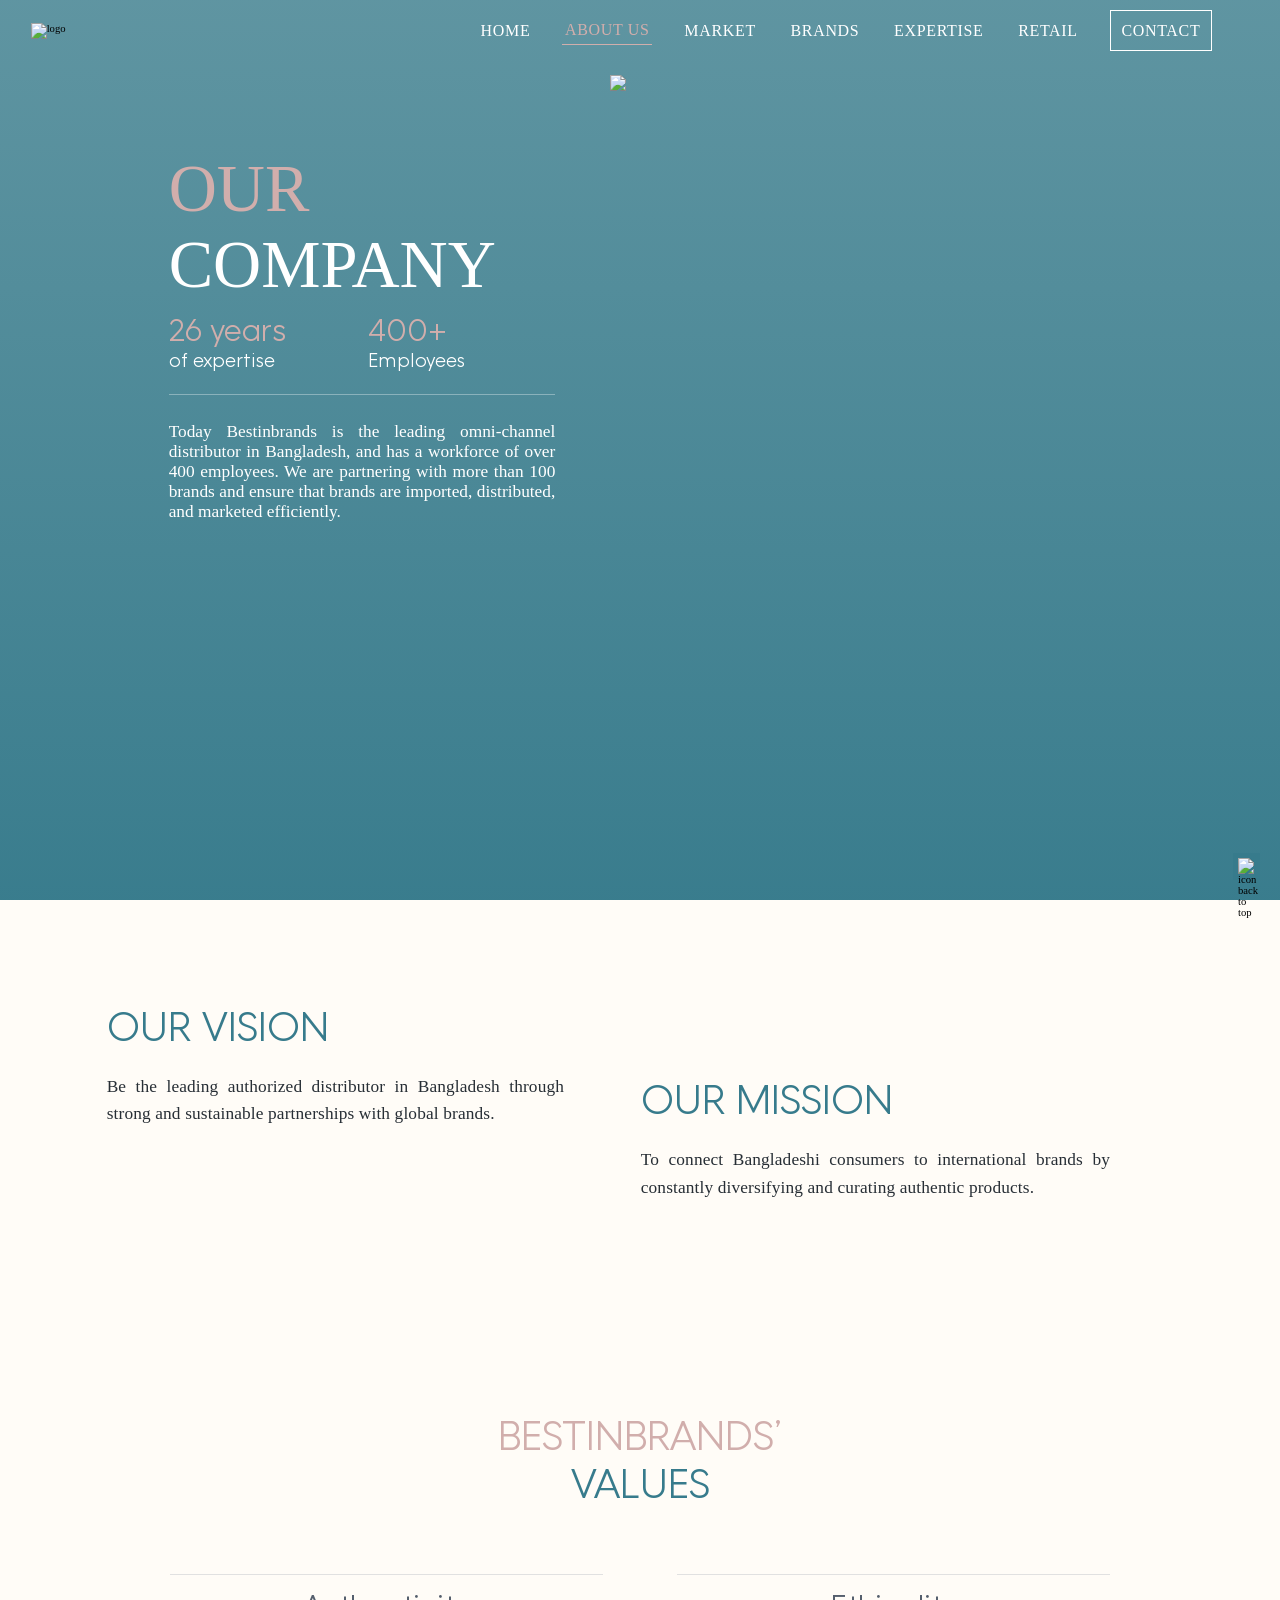
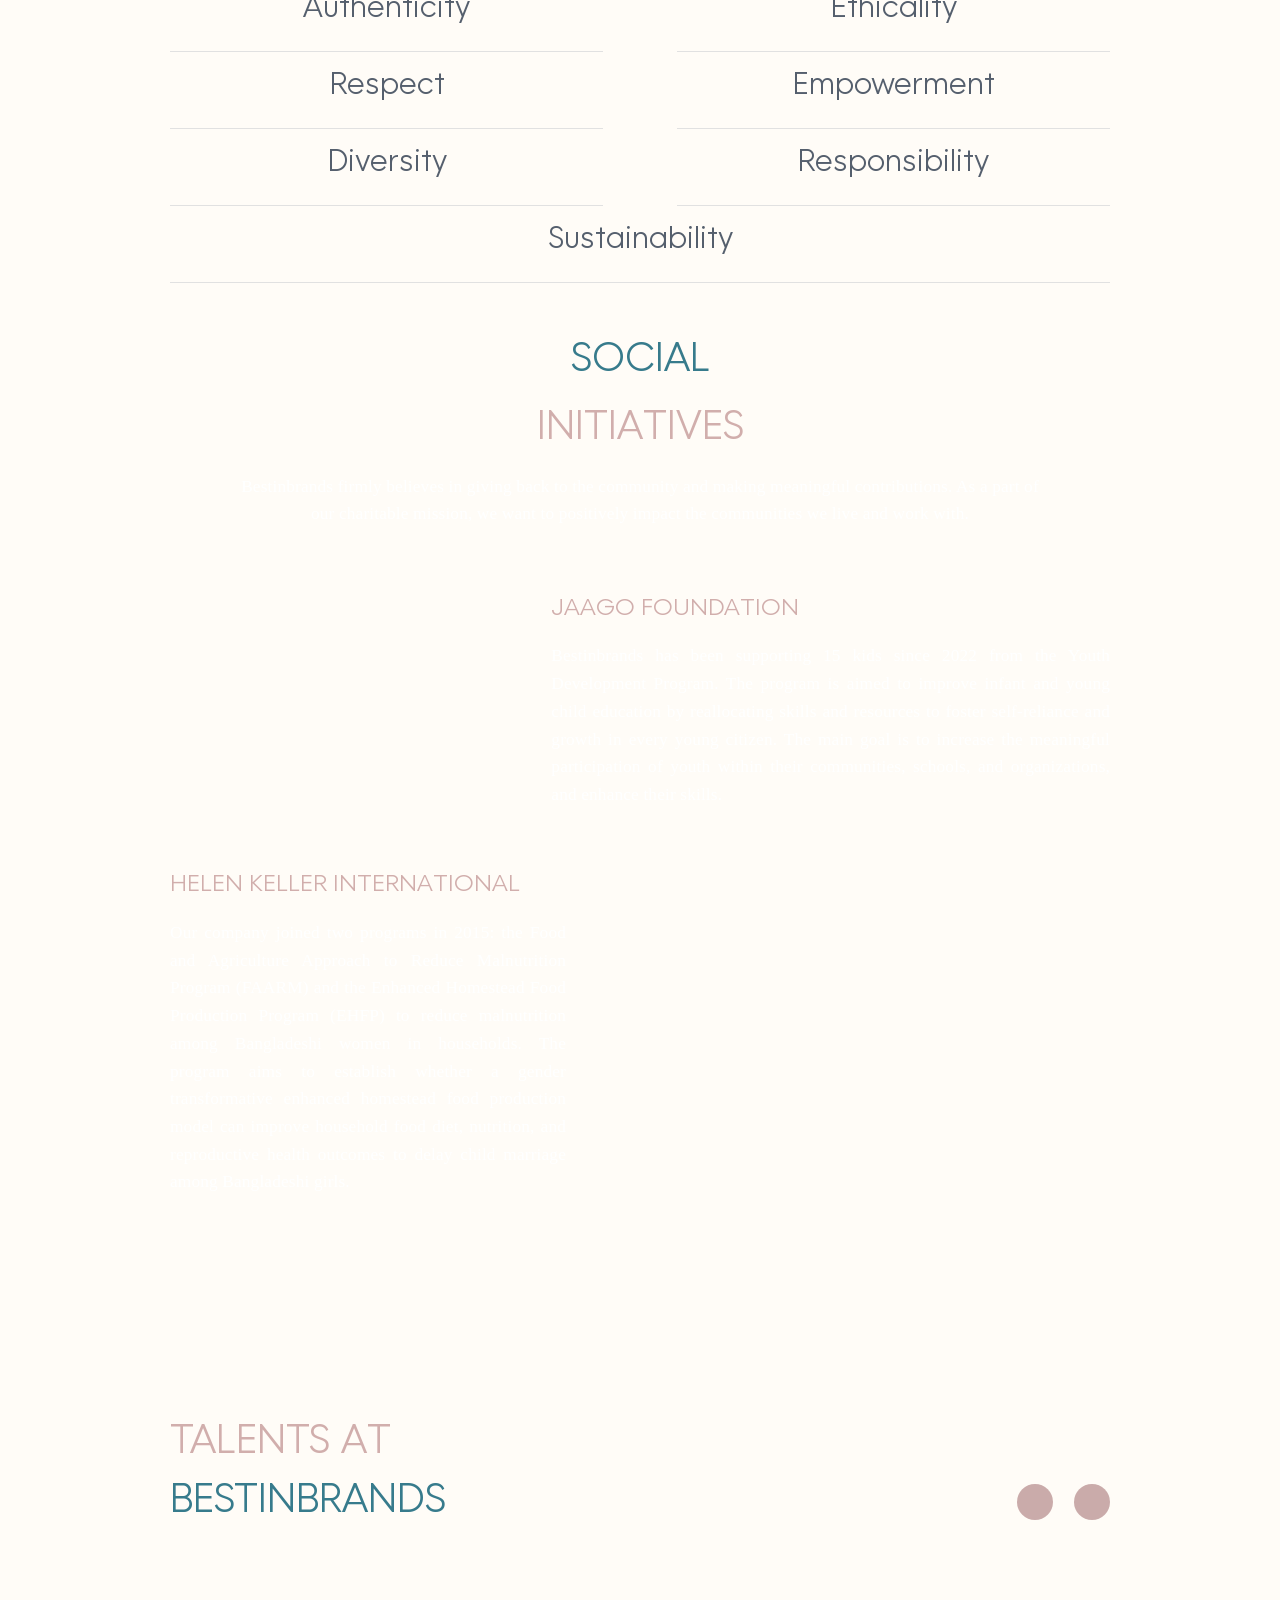
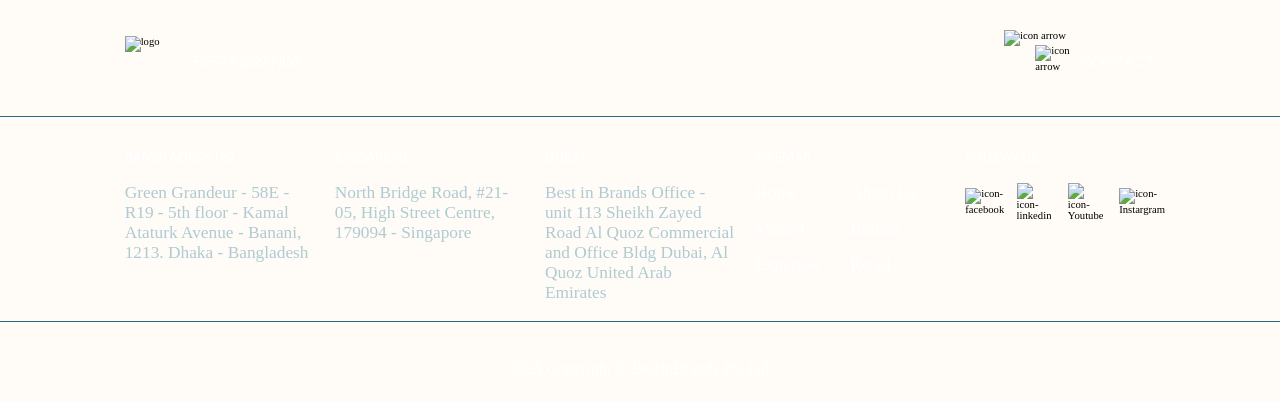
==== extract/about-us/index.html @ 4823892f "Add extracted bestinbrands.com about-us snapshot and hero redesign - Mirrored source HTML/CSS/fonts " ====
<!doctype html>
<html lang="en-US">

<head>
    <meta charset="UTF-8">
    <meta name="viewport" content="width=device-width, initial-scale=1">
    <link rel="profile" href="https://gmpg.org/xfn/11">

    <meta name='robots' content='index, follow, max-image-preview:large, max-snippet:-1, max-video-preview:-1' />

    <!-- This site is optimized with the Yoast SEO plugin v21.1 - https://yoast.com/wordpress/plugins/seo/ -->
    <title>BestinBrands - About Us</title>
    <meta name="description"
        content="BestinBrands has 23 years of expertise as Bangladesh&#039;s leading omni-channel distributor, representing 100+ top brands." />
    <link rel="canonical" href="https://bestinbrands.com/about-us/" />
    <meta property="og:locale" content="en_US" />
    <meta property="og:type" content="article" />
    <meta property="og:title" content="BestinBrands - About Us" />
    <meta property="og:description"
        content="BestinBrands has 23 years of expertise as Bangladesh&#039;s leading omni-channel distributor, representing 100+ top brands." />
    <meta property="og:url" content="https://bestinbrands.com/about-us/" />
    <meta property="og:site_name" content="BestinBrands" />
    <meta property="article:publisher" content="https://www.facebook.com/BestinbrandsBangladesh/" />
    <meta property="article:modified_time" content="2023-09-13T09:55:18+00:00" />
    <meta property="og:image"
        content="https://bestinbrands.com/wp-content/uploads/2023/09/Bestinbrands_Logo_Petrol.png" />
    <meta property="og:image:width" content="445" />
    <meta property="og:image:height" content="290" />
    <meta property="og:image:type" content="image/png" />
    <meta name="twitter:card" content="summary_large_image" />
    <meta name="twitter:title" content="BestinBrands - About Us" />
    <meta name="twitter:description"
        content="BestinBrands has 23 years of expertise as Bangladesh&#039;s leading omni-channel distributor, representing 100+ top brands." />
    <meta name="twitter:image"
        content="https://bestinbrands.com/wp-content/uploads/2023/09/Bestinbrands_Logo_Petrol.png" />
    <!-- Optimized with WP Meteor v3.3.1 - https://wordpress.org/plugins/wp-meteor/ -->
    <script data-wpmeteor-nooptimize="true">var _wpmeteor = { "gdpr": true, "rdelay": 86400000, "preload": true, "elementor-animations": true, "elementor-pp": true, "v": "3.3.1", "rest_url": "https:\/\/bestinbrands.com\/wp-json\/" }; (() => { try { new MutationObserver(function () { }), new PerformanceObserver(function () { }), Object.assign({}, {}), document.fonts.ready.then(function () { }) } catch { t = "wpmeteordisable=1", i = document.location.href, i.match(/[?&]wpmeteordisable/) || (o = "", i.indexOf("?") == -1 ? i.indexOf("#") == -1 ? o = i + "?" + t : o = i.replace("#", "?" + t + "#") : i.indexOf("#") == -1 ? o = i + "&" + t : o = i.replace("#", "&" + t + "#"), document.location.href = o) } var t, i, o; })();

    </script>
    <script data-wpmeteor-nooptimize="true">(() => {
            var M = class { constructor() { this.l = [] } emit(e, r = null) { this.l[e] && this.l[e].forEach(n => n(r)) } on(e, r) { this.l[e] ||= [], this.l[e].push(r) } off(e, r) { this.l[e] = (this.l[e] || []).filter(n => n !== r) } }; var h = new M; var _e = () => Math.round(performance.now()) / 1e3; var ke = document, Gt = "DOMContentLoaded", T = class { constructor() { this.known = [] } init() { let e, r, n = !1, o = s => { if (!n && s && s.fn && !s.__wpmeteor) { let d = function (i) { return ke.addEventListener(Gt, c => { i.bind(ke)(s, c, "jQueryMock") }), this }; this.known.push([s, s.fn.ready, s.fn.init.prototype.ready]), s.fn.ready = d, s.fn.init.prototype.ready = d, s.__wpmeteor = !0 } return s }; window.jQuery && (e = o(window.jQuery)), Object.defineProperty(window, "jQuery", { get() { return e }, set(s) { e = o(s) } }), Object.defineProperty(window, "$", { get() { return r }, set(s) { r = o(s) } }), h.on("l", () => n = !0) } unmock() { this.known.forEach(([e, r, n]) => { e.fn.ready = r, e.fn.init.prototype.ready = n }) } }; var xe = {}; ((t, e) => { try { let r = Object.defineProperty({}, e, { get: function () { return xe[e] = !0 } }); t.addEventListener(e, null, r), t.removeEventListener(e, null, r) } catch { } })(window, "passive"); var le = xe; var Ae = window, V = document, pe = "addEventListener", ue = "removeEventListener", Y = "removeAttribute", X = "getAttribute", Ut = "setAttribute", Re = "DOMContentLoaded", Ne = ["mouseover", "keydown", "touchmove", "touchend", "wheel"], Me = ["mouseover", "mouseout", "touchstart", "touchmove", "touchend", "click"], B = "data-wpmeteor-"; var P = class { init() { let e = !1, r = !1, n = c => { e || (e = !0, Ne.forEach(l => V.body[ue](l, n, le)), clearTimeout(r), h.emit("fi")) }, o = c => { let l = new MouseEvent("click", { view: c.view, bubbles: !0, cancelable: !0 }); return Object.defineProperty(l, "target", { writable: !1, value: c.target }), l }; h.on("i", () => { e || n() }); let s = [], d = c => { c.target && "dispatchEvent" in c.target && (c.type === "click" ? (c.preventDefault(), c.stopPropagation(), s.push(o(c))) : c.type !== "touchmove" && s.push(c), c.target[Ut](B + c.type, !0)) }; h.on("l", () => { Me.forEach(_ => Ae[ue](_, d)); let c; for (; c = s.shift();) { var l = c.target; l[X](B + "touchstart") && l[X](B + "touchend") && !l[X](B + "click") ? (l[X](B + "touchmove") || (l[Y](B + "touchmove"), s.push(o(c))), l[Y](B + "touchstart"), l[Y](B + "touchend")) : l[Y](B + c.type), l.dispatchEvent(c) } }); let i = () => { Ne.forEach(c => V.body[pe](c, n, le)), Me.forEach(c => Ae[pe](c, d)), V[ue](Re, i) }; V[pe](Re, i) } }; var Te = document, Z = Te.createElement("span"); Z.setAttribute("id", "elementor-device-mode"); Z.setAttribute("class", "elementor-screen-only"); var Bt = !1, Pe = () => (Bt || Te.body.appendChild(Z), getComputedStyle(Z, ":after").content.replace(/"/g, "")); var ee = window, Fe = document, Ie = Fe.documentElement; var We = "getAttribute", ze = "setAttribute", qe = t => t[We]("class") || "", He = (t, e) => t[ze]("class", e), je = () => { window.addEventListener("load", function () { let t = Pe(), e = Math.max(Ie.clientWidth || 0, ee.innerWidth || 0), r = Math.max(Ie.clientHeight || 0, ee.innerHeight || 0), n = ["_animation_" + t, "animation_" + t, "_animation", "_animation", "animation"]; Array.from(Fe.querySelectorAll(".elementor-invisible")).forEach(o => { let s = o.getBoundingClientRect(); if (s.top + ee.scrollY <= r && s.left + ee.scrollX < e) try { let i = JSON.parse(o[We]("data-settings")); if (i.trigger_source) return; let c = i._animation_delay || i.animation_delay || 0, l, _; for (var d = 0; d < n.length; d++)if (i[n[d]]) { _ = n[d], l = i[_]; break } if (l) { let Oe = qe(o), Lt = l === "none" ? Oe : Oe + " animated " + l, bt = setTimeout(() => { He(o, Lt.replace(/\belementor-invisible\b/, "")), n.forEach(Dt => delete i[Dt]), o[ze]("data-settings", JSON.stringify(i)) }, c); h.on("fi", () => { clearTimeout(bt), He(o, qe(o).replace(new RegExp("\b" + l + "\b"), "")) }) } } catch (i) { console.error(i) } }) }) }; var fe = document, Qe = "getAttribute", Ct = "setAttribute", me = "querySelectorAll", Ke = "data-in-mega_smartmenus", $e = () => { let t = fe.createElement("div"); t.innerHTML = '<span class="sub-arrow --wp-meteor"><i class="fa" aria-hidden="true"></i></span>'; let e = t.firstChild, r = n => { let o = []; for (; n = n.previousElementSibling;)o.push(n); return o }; fe.addEventListener("DOMContentLoaded", function () { Array.from(fe[me](".pp-advanced-menu ul")).forEach(n => { if (n[Qe](Ke)) return; (n[Qe]("class") || "").match(/\bmega-menu\b/) && n[me]("ul").forEach(d => { d[Ct](Ke, !0) }); let o = r(n), s = o.filter(d => d).filter(d => d.tagName === "A").pop(); if (s || (s = o.map(d => Array.from(d[me]("a"))).filter(d => d).flat().pop()), s) { let d = e.cloneNode(!0); s.appendChild(d), new MutationObserver(c => { c.forEach(({ addedNodes: l }) => { l.forEach(_ => { if (_.nodeType === 1 && _.tagName === "SPAN") try { s.removeChild(d) } catch { } }) }) }).observe(s, { childList: !0 }) } }) }) }; var v = "DOMContentLoaded", y = "readystatechange", b = "message"; var K = "SCRIPT", St = () => { }, x = console.error, u = "data-wpmeteor-", U = Object.defineProperty, De = Object.defineProperties, Ge = "javascript/blocked", at = /^(text\/javascript|module)$/i, dt = "requestAnimationFrame", lt = "requestIdleCallback", oe = "setTimeout", p = window, a = document, w = "addEventListener", ie = "removeEventListener", f = "getAttribute", q = "setAttribute", N = "removeAttribute", G = "hasAttribute", m = "load", ce = "error", $ = p.constructor.name + "::", J = a.constructor.name + "::", pt = function (t, e) { e = e || p; for (var r = 0; r < this.length; r++)t.call(e, this[r], r, this) }; "NodeList" in p && !NodeList.prototype.forEach && (NodeList.prototype.forEach = pt); "HTMLCollection" in p && !HTMLCollection.prototype.forEach && (HTMLCollection.prototype.forEach = pt); _wpmeteor["elementor-animations"] && je(); _wpmeteor["elementor-pp"] && $e(); var D = [], k = [], Je = window.innerHeight || document.documentElement.clientHeight, Ve = window.innerWidth || document.documentElement.clientWidth, te = !1, R = [], g = {}, ut = !1, Ue = !1, Ot = 0, re = a.visibilityState === "visible" ? p[dt] : p[oe], ft = p[lt] || re; a[w]("visibilitychange", () => { re = a.visibilityState === "visible" ? p[dt] : p[oe], ft = p[lt] || re }); var E = p[oe], ne, I = ["src", "async", "defer", "type", "integrity"], F = Object, W = "definePropert"; F[W + "y"] = (t, e, r) => t === p && ["jQuery", "onload"].indexOf(e) >= 0 || (t === a || t === a.body) && ["readyState", "write", "writeln", "on" + y].indexOf(e) >= 0 ? (["on" + y, "on" + m].indexOf(e) && r.set && (g["on" + y] = g["on" + y] || [], g["on" + y].push(r.set)), t) : t instanceof HTMLScriptElement && I.indexOf(e) >= 0 ? (t[e + "Getters"] || (t[e + "Getters"] = [], t[e + "Setters"] = [], U(t, e, { set(n) { t[e + "Setters"].forEach(o => o.call(t, n)) }, get() { return t[e + "Getters"].slice(-1)[0]() } })), r.get && t[e + "Getters"].push(r.get), r.set && t[e + "Setters"].push(r.set), t) : U(t, e, r); F[W + "ies"] = (t, e) => { for (let r in e) F[W + "y"](t, r, e[r]); return t }; var H, he, S = a[w].bind(a), mt = a[ie].bind(a), O = p[w].bind(p), ae = p[ie].bind(p); typeof EventTarget < "u" && (H = EventTarget.prototype.addEventListener, he = EventTarget.prototype.removeEventListener, S = H.bind(a), mt = he.bind(a), O = H.bind(p), ae = he.bind(p)); var C = a.createElement.bind(a), de = a.__proto__.__lookupGetter__("readyState").bind(a), Ye = "loading"; U(a, "readyState", { get() { return Ye }, set(t) { return Ye = t } }); var Xe = t => R.filter(([e, , r], n) => { if (!(t.indexOf(e.type) < 0)) { r || (r = e.target); try { let o = r.constructor.name + "::" + e.type; for (let s = 0; s < g[o].length; s++)if (g[o][s]) { let d = o + "::" + n + "::" + s; if (!ve[d]) return !0 } } catch { } } }).length, z, ve = {}, j = t => { R.forEach(([e, r, n], o) => { if (!(t.indexOf(e.type) < 0)) { n || (n = e.target); try { let s = n.constructor.name + "::" + e.type; if ((g[s] || []).length) for (let d = 0; d < g[s].length; d++) { let i = g[s][d]; if (i) { let c = s + "::" + o + "::" + d; if (!ve[c]) { ve[c] = !0, a.readyState = r, z = s; try { Ot++, !i.prototype || i.prototype.constructor === i ? i.bind(n)(e) : i(e) } catch (l) { x(l, i) } z = null } } } } catch (s) { x(s) } } }) }; S(v, t => { R.push([t, de(), a]) }); S(y, t => { R.push([t, de(), a]) }); O(v, t => { R.push([t, de(), p]) }); var ht = new T; O(m, t => { R.push([t, de(), p]), A || (j([v, y, b, m]), ht.init()) }); var gt = t => { R.push([t, a.readyState, p]) }, _t = () => { ae(b, gt), (g[$ + "message"] || []).forEach(t => { O(b, t) }) }; O(b, gt); h.on("fi", a.dispatchEvent.bind(a, new CustomEvent("fi"))); h.on("fi", () => { Ue = !0, A = !0, yt(), a.readyState = "loading", E(L) }); var vt = () => { ut = !0, Ue && !A && (a.readyState = "loading", E(L)), ae(m, vt) }; O(m, vt); _wpmeteor.rdelay >= 0 && new P().init(_wpmeteor.rdelay); var Ee = 1, Ze = () => { --Ee || E(h.emit.bind(h, "l")) }; var A = !1, L = () => { let t = D.shift(); if (t) t[f](u + "src") ? t[G](u + "async") ? (Ee++, ge(t, Ze), E(L)) : ge(t, E.bind(null, L)) : (t.origtype == Ge && ge(t), E(L)); else if (Xe([v, y, b])) j([v, y, b]), E(L); else if (Ue && ut) if (Xe([m, b])) j([m, b]), E(L); else if (Ee > 1) ft(L); else if (k.length) { for (; k.length;)D.push(k.shift()); yt(), E(L) } else { if (p.RocketLazyLoadScripts) try { RocketLazyLoadScripts.run() } catch (e) { x(e) } a.readyState = "complete", _t(), ht.unmock(), A = !1, te = !0, p[oe](Ze) } else A = !1 }, ye = t => { let e = C(K), r = t.attributes; for (var n = r.length - 1; n >= 0; n--)e[q](r[n].name, r[n].value); let o = t[f](u + "type"); return o ? e.type = o : e.type = "text/javascript", (t.textContent || "").match(/^\s*class RocketLazyLoadScripts/) ? e.textContent = t.textContent.replace(/^\s*class\s*RocketLazyLoadScripts/, "window.RocketLazyLoadScripts=class").replace("RocketLazyLoadScripts.run();", "") : e.textContent = t.textContent, ["after", "type", "src", "async", "defer"].forEach(s => e[N](u + s)), e }, et = (t, e) => { let r = t.parentNode; if (r) { if ((r.nodeType === 11 ? C(r.host.tagName) : C(r.tagName)).appendChild(r.replaceChild(e, t)), !r.isConnected) { x("Parent for", t, " is not part of the DOM"); return } return t } x("No parent for", t) }, ge = (t, e) => { let r = t[f](u + "src"); if (r) { let n = ye(t), o = H ? H.bind(n) : n[w].bind(n); t.getEventListeners && t.getEventListeners().forEach(([i, c]) => { o(i, c) }), e && (o(m, e), o(ce, e)), n.src = r; let s = et(t, n), d = n[f]("type"); (!s || t[G]("nomodule") || d && !at.test(d)) && e && e() } else t.origtype === Ge ? et(t, ye(t)) : e && e() }, Be = (t, e) => { let r = (g[t] || []).indexOf(e); if (r >= 0) return g[t][r] = void 0, !0 }, tt = (t, e, ...r) => { if ("HTMLDocument::" + v == z && t === v && !e.toString().match(/jQueryMock/)) { h.on("l", a.addEventListener.bind(a, t, e, ...r)); return } if (e && (t === v || t === y)) { let n = J + t; g[n] = g[n] || [], g[n].push(e), te && j([t]); return } return S(t, e, ...r) }, rt = (t, e) => { if (t === v) { let r = J + t; Be(r, e) } return mt(t, e) }; De(a, { [w]: { get() { return tt }, set() { return tt } }, [ie]: { get() { return rt }, set() { return rt } } }); var nt = {}, we = t => { if (t) try { t.match(/^\/\/\w+/) && (t = a.location.protocol + t); let e = new URL(t), r = e.origin; if (r && !nt[r] && a.location.host !== e.host) { let n = C("link"); n.rel = "preconnect", n.href = r, a.head.appendChild(n), nt[r] = !0 } } catch { } }, Q = {}, Et = (t, e, r, n) => { var o = C("link"); o.rel = e ? "modulepre" + m : "pre" + m, o.as = "script", r && o[q]("crossorigin", r), o.href = t, n.appendChild(o), Q[t] = !0 }, yt = () => { if (_wpmeteor.preload && D.length) { let t = a.createDocumentFragment(); D.forEach(e => { let r = e[f](u + "src"); r && !Q[r] && !e[f](u + "integrity") && !e[G]("nomodule") && Et(r, e[f](u + "type") == "module", e[G]("crossorigin") && e[f]("crossorigin"), t) }), re(a.head.appendChild.bind(a.head, t)) } }; S(v, () => { let t = [...D]; D.splice(0, D.length), [...a.querySelectorAll("script[" + u + "after]"), ...t].forEach(e => { if (se.some(n => n === e)) return; let r = e.__lookupGetter__("type").bind(e); U(e, "origtype", { get() { return r() } }), (e[f](u + "src") || "").match(/\/gtm.js\?/) ? k.push(e) : e[G](u + "async") ? k.unshift(e) : D.push(e), se.push(e) }) }); var Le = function (...t) { let e = C(...t); if (t[0].toUpperCase() !== K || !A) return e; let r = e[q].bind(e), n = e[f].bind(e), o = e[G].bind(e); r(u + "after", "REORDER"), r(u + "type", "text/javascript"), e.type = Ge; let s = []; e.getEventListeners = () => s, F[W + "ies"](e, { onreadystatechange: { set(i) { s.push([m, i]) } }, onload: { set(i) { s.push([m, i]) } }, onerror: { set(i) { s.push([ce, i]) } } }), I.forEach(i => { let c = e.__lookupGetter__(i).bind(e); F[W + "y"](e, i, { set(l) { return l ? e[q](u + i, l) : e[N](u + i) }, get() { return e[f](u + i) } }), U(e, "orig" + i, { get() { return c() } }) }), e[w] = function (i, c) { s.push([i, c]) }, e[q] = function (i, c) { if (I.includes(i)) return c ? r(u + i, c) : e[N](u + i);["onload", "onerror", "onreadystatechange"].includes(i) ? c ? (r(u + i, c), r(i, 'document.dispatchEvent(new CustomEvent("wpmeteor:load", { detail: { event: event, target: this } }))')) : (e[N](i), e[N](u + i, c)) : r(i, c) }, e[f] = function (i) { return I.indexOf(i) >= 0 ? n(u + i) : n(i) }, e[G] = function (i) { return I.indexOf(i) >= 0 ? o(u + i) : o(i) }; let d = e.attributes; return U(e, "attributes", { get() { return [...d].filter(c => c.name !== "type" && c.name !== u + "after").map(c => ({ name: c.name.match(new RegExp(u)) ? c.name.replace(u, "") : c.name, value: c.value })) } }), e }; Object.defineProperty(a, "createElement", { set(t) { t !== Le && (ne = t) }, get() { return ne || Le } }); var se = [], Ce = new MutationObserver(t => { A && t.forEach(({ addedNodes: e, target: r }) => { e.forEach(n => { if (n.nodeType === 1) if (K === n.tagName) if (n[f](u + "after") === "REORDER" && (!n[f](u + "type") || at.test(n[f](u + "type")))) { let o = n[f](u + "src"); se.filter(s => s === n).length && x("Inserted twice", n), n.parentNode ? (se.push(n), (o || "").match(/\/gtm.js\?/) ? (k.push(n), we(o)) : n[G](u + "async") ? (k.unshift(n), we(o)) : (o && !n[f](u + "integrity") && !n[G]("nomodule") && !Q[o] && (St(_e(), "pre preload", D.length), Et(o, n[f](u + "type") == "module", n[G]("crossorigin") && n[f]("crossorigin"), a.head)), D.push(n))) : (n.addEventListener(m, s => s.target.parentNode.removeChild(s.target)), n.addEventListener(ce, s => s.target.parentNode.removeChild(s.target)), r.appendChild(n)) } else h.emit("s", n.src); else n.tagName === "LINK" && n[f]("as") === "script" && (Q[n[f]("href")] = !0) }) }) }), wt = { childList: !0, subtree: !0, attributes: !0, attributeOldValue: !0 }; Ce.observe(a.documentElement, wt); var kt = HTMLElement.prototype.attachShadow; HTMLElement.prototype.attachShadow = function (t) { let e = kt.call(this, t); return t.mode === "open" && Ce.observe(e, wt), e }; h.on("l", () => { (!ne || ne === Le) && (a.createElement = C, Ce.disconnect()), a.dispatchEvent(new CustomEvent("l")) }); var be = t => { let e, r; !a.currentScript || !a.currentScript.parentNode ? (e = a.body, r = e.lastChild) : (r = a.currentScript, e = r.parentNode); try { let n = C("div"); n.innerHTML = t, Array.from(n.childNodes).forEach(o => { o.nodeName === K ? e.insertBefore(ye(o), r) : e.insertBefore(o, r) }) } catch (n) { x(n) } }, st = t => be(t + `
`); De(a, { write: { get() { return be }, set(t) { return be = t } }, writeln: { get() { return st }, set(t) { return st = t } } }); var ot = (t, e, ...r) => { if ("Window::" + v == z && t === v && !e.toString().match(/jQueryMock/)) { h.on("l", p.addEventListener.bind(p, t, e, ...r)); return } if ("Window::" + m == z && t === m) { h.on("l", p.addEventListener.bind(p, t, e, ...r)); return } if (e && (t === m || t === v || t === b && !te)) { let n = t === v ? J + t : $ + t; g[n] = g[n] || [], g[n].push(e), te && j([t]); return } return O(t, e, ...r) }, it = (t, e) => { if (t === m) { let r = t === v ? J + t : $ + t; Be(r, e) } return ae(t, e) }; De(p, { [w]: { get() { return ot }, set() { return ot } }, [ie]: { get() { return it }, set() { return it } } }); var Se = t => { let e; return { get() { return e }, set(r) { return e && Be(t, r), g[t] = g[t] || [], g[t].push(r), e = r } } }; S("wpmeteor:load", t => { let { target: e, event: r } = t.detail, n = e === p ? a.body : e, o = n[f](u + "on" + r.type); n[N](u + "on" + r.type); try { let s = new Function("event", o); e === p ? p[w](m, p[w].bind(p, m, s)) : s.call(e, r) } catch (s) { console.err(s) } }); { let t = Se($ + m); U(p, "onload", t), S(v, () => { U(a.body, "onload", t) }) } U(a, "onreadystatechange", Se(J + y)); U(p, "onmessage", Se($ + b)); if (!1) try { } catch (t) { } var xt = t => { let r = { "4g": 1250, "3g": 2500, "2g": 2500 }[(navigator.connection || {}).effectiveType] || 0, n = t.getBoundingClientRect(), o = { top: -1 * Je - r, left: -1 * Ve - r, bottom: Je + r, right: Ve + r }; return !(n.left >= o.right || n.right <= o.left || n.top >= o.bottom || n.bottom <= o.top) }, ct = (t = !0) => { let e = 1, r = -1, n = {}, o = () => { r++, --e || E(h.emit.bind(h, "i"), _wpmeteor.rdelay) }; Array.from(a.getElementsByTagName("*")).forEach(s => { let d, i, c; if (s.tagName === "IMG") { let l = s.currentSrc || s.src; l && !n[l] && !l.match(/^data:/i) && ((s.loading || "").toLowerCase() !== "lazy" || xt(s)) && (d = l) } else if (s.tagName === K) we(s[f](u + "src")); else if (s.tagName === "LINK" && s[f]("as") === "script" && ["pre" + m, "modulepre" + m].indexOf(s[f]("rel")) >= 0) Q[s[f]("href")] = !0; else if ((i = p.getComputedStyle(s)) && (c = (i.backgroundImage || "").match(/^url\s*\((.*?)\)/i)) && (c || []).length) { let l = c[0].slice(4, -1).replace(/"/g, ""); !n[l] && !l.match(/^data:/i) && (d = l) } if (d) { n[d] = !0; let l = new Image; t && (e++, l[w](m, o), l[w](ce, o)), l.src = d } }), a.fonts.ready.then(() => { o() }) }; _wpmeteor.rdelay === 0 ? S(v, () => E(ct.bind(null, !1))) : O(m, ct);
        })();
        //0.1.16

    </script>
    <script type="application/ld+json"
        class="yoast-schema-graph">{"@context":"https://schema.org","@graph":[{"@type":"WebPage","@id":"https://bestinbrands.com/about-us/","url":"https://bestinbrands.com/about-us/","name":"BestinBrands - About Us","isPartOf":{"@id":"https://bestinbrands.com/#website"},"datePublished":"2023-06-26T09:22:14+00:00","dateModified":"2023-09-13T09:55:18+00:00","description":"BestinBrands has 23 years of expertise as Bangladesh's leading omni-channel distributor, representing 100+ top brands.","breadcrumb":{"@id":"https://bestinbrands.com/about-us/#breadcrumb"},"inLanguage":"en-US","potentialAction":[{"@type":"ReadAction","target":["https://bestinbrands.com/about-us/"]}]},{"@type":"BreadcrumbList","@id":"https://bestinbrands.com/about-us/#breadcrumb","itemListElement":[{"@type":"ListItem","position":1,"name":"Home","item":"https://bestinbrands.com/"},{"@type":"ListItem","position":2,"name":"About Us"}]},{"@type":"WebSite","@id":"https://bestinbrands.com/#website","url":"https://bestinbrands.com/","name":"BestinBrands","description":"","publisher":{"@id":"https://bestinbrands.com/#organization"},"potentialAction":[{"@type":"SearchAction","target":{"@type":"EntryPoint","urlTemplate":"https://bestinbrands.com/?s={search_term_string}"},"query-input":"required name=search_term_string"}],"inLanguage":"en-US"},{"@type":"Organization","@id":"https://bestinbrands.com/#organization","name":"BestinBrands - Bring international brands in Bangladesh","url":"https://bestinbrands.com/","logo":{"@type":"ImageObject","inLanguage":"en-US","@id":"https://bestinbrands.com/#/schema/logo/image/","url":"https://bestinbrands.com/wp-content/uploads/2023/09/cropped-cropped-bestinbrands-logo.png","contentUrl":"https://bestinbrands.com/wp-content/uploads/2023/09/cropped-cropped-bestinbrands-logo.png","width":512,"height":512,"caption":"BestinBrands - Bring international brands in Bangladesh"},"image":{"@id":"https://bestinbrands.com/#/schema/logo/image/"},"sameAs":["https://www.facebook.com/BestinbrandsBangladesh/","https://www.linkedin.com/company/bestinbrands/","https://www.youtube.com/@BestinBrands","https://www.instagram.com/bestinbrands/"]}]}</script>
    <!-- / Yoast SEO plugin. -->


    <link rel="alternate" type="application/rss+xml" title="BestinBrands &raquo; Feed"
        href="https://bestinbrands.com/feed/" />
    <link rel="alternate" type="application/rss+xml" title="BestinBrands &raquo; Comments Feed"
        href="https://bestinbrands.com/comments/feed/" />
    <script data-wpmeteor-after="REORDER" type="javascript/blocked" data-wpmeteor-type="text/javascript">
window._wpemojiSettings = {"baseUrl":"https:\/\/s.w.org\/images\/core\/emoji\/14.0.0\/72x72\/","ext":".png","svgUrl":"https:\/\/s.w.org\/images\/core\/emoji\/14.0.0\/svg\/","svgExt":".svg","source":{"concatemoji":"https:\/\/bestinbrands.com\/wp-includes\/js\/wp-emoji-release.min.js?ver=6.2.2"}};
/*! This file is auto-generated */
!function(e,a,t){var n,r,o,i=a.createElement("canvas"),p=i.getContext&&i.getContext("2d");function s(e,t){p.clearRect(0,0,i.width,i.height),p.fillText(e,0,0);e=i.toDataURL();return p.clearRect(0,0,i.width,i.height),p.fillText(t,0,0),e===i.toDataURL()}function c(e){var t=a.createElement("script");t.src=e,t.defer=t.type="text/javascript",a.getElementsByTagName("head")[0].appendChild(t)}for(o=Array("flag","emoji"),t.supports={everything:!0,everythingExceptFlag:!0},r=0;r<o.length;r++)t.supports[o[r]]=function(e){if(p&&p.fillText)switch(p.textBaseline="top",p.font="600 32px Arial",e){case"flag":return s("\ud83c\udff3\ufe0f\u200d\u26a7\ufe0f","\ud83c\udff3\ufe0f\u200b\u26a7\ufe0f")?!1:!s("\ud83c\uddfa\ud83c\uddf3","\ud83c\uddfa\u200b\ud83c\uddf3")&&!s("\ud83c\udff4\udb40\udc67\udb40\udc62\udb40\udc65\udb40\udc6e\udb40\udc67\udb40\udc7f","\ud83c\udff4\u200b\udb40\udc67\u200b\udb40\udc62\u200b\udb40\udc65\u200b\udb40\udc6e\u200b\udb40\udc67\u200b\udb40\udc7f");case"emoji":return!s("\ud83e\udef1\ud83c\udffb\u200d\ud83e\udef2\ud83c\udfff","\ud83e\udef1\ud83c\udffb\u200b\ud83e\udef2\ud83c\udfff")}return!1}(o[r]),t.supports.everything=t.supports.everything&&t.supports[o[r]],"flag"!==o[r]&&(t.supports.everythingExceptFlag=t.supports.everythingExceptFlag&&t.supports[o[r]]);t.supports.everythingExceptFlag=t.supports.everythingExceptFlag&&!t.supports.flag,t.DOMReady=!1,t.readyCallback=function(){t.DOMReady=!0},t.supports.everything||(n=function(){t.readyCallback()},a.addEventListener?(a.addEventListener("DOMContentLoaded",n,!1),e.addEventListener("load",n,!1)):(e.attachEvent("onload",n),a.attachEvent("onreadystatechange",function(){"complete"===a.readyState&&t.readyCallback()})),(e=t.source||{}).concatemoji?c(e.concatemoji):e.wpemoji&&e.twemoji&&(c(e.twemoji),c(e.wpemoji)))}(window,document,window._wpemojiSettings);
</script>
    <style>
        img.wp-smiley,
        img.emoji {
            display: inline !important;
            border: none !important;
            box-shadow: none !important;
            height: 1em !important;
            width: 1em !important;
            margin: 0 0.07em !important;
            vertical-align: -0.1em !important;
            background: none !important;
            padding: 0 !important;
        }
    </style>
    <link rel='stylesheet' id='wp-block-library-css'
        href='css/wp-block-library.min.css' media='all' />
    <link rel='stylesheet' id='classic-theme-styles-css'
        href='css/classic-themes.min.css' media='all' />
    <style id='global-styles-inline-css'>
        body {
            --wp--preset--color--black: #000000;
            --wp--preset--color--cyan-bluish-gray: #abb8c3;
            --wp--preset--color--white: #ffffff;
            --wp--preset--color--pale-pink: #f78da7;
            --wp--preset--color--vivid-red: #cf2e2e;
            --wp--preset--color--luminous-vivid-orange: #ff6900;
            --wp--preset--color--luminous-vivid-amber: #fcb900;
            --wp--preset--color--light-green-cyan: #7bdcb5;
            --wp--preset--color--vivid-green-cyan: #00d084;
            --wp--preset--color--pale-cyan-blue: #8ed1fc;
            --wp--preset--color--vivid-cyan-blue: #0693e3;
            --wp--preset--color--vivid-purple: #9b51e0;
            --wp--preset--gradient--vivid-cyan-blue-to-vivid-purple: linear-gradient(135deg, rgba(6, 147, 227, 1) 0%, rgb(155, 81, 224) 100%);
            --wp--preset--gradient--light-green-cyan-to-vivid-green-cyan: linear-gradient(135deg, rgb(122, 220, 180) 0%, rgb(0, 208, 130) 100%);
            --wp--preset--gradient--luminous-vivid-amber-to-luminous-vivid-orange: linear-gradient(135deg, rgba(252, 185, 0, 1) 0%, rgba(255, 105, 0, 1) 100%);
            --wp--preset--gradient--luminous-vivid-orange-to-vivid-red: linear-gradient(135deg, rgba(255, 105, 0, 1) 0%, rgb(207, 46, 46) 100%);
            --wp--preset--gradient--very-light-gray-to-cyan-bluish-gray: linear-gradient(135deg, rgb(238, 238, 238) 0%, rgb(169, 184, 195) 100%);
            --wp--preset--gradient--cool-to-warm-spectrum: linear-gradient(135deg, rgb(74, 234, 220) 0%, rgb(151, 120, 209) 20%, rgb(207, 42, 186) 40%, rgb(238, 44, 130) 60%, rgb(251, 105, 98) 80%, rgb(254, 248, 76) 100%);
            --wp--preset--gradient--blush-light-purple: linear-gradient(135deg, rgb(255, 206, 236) 0%, rgb(152, 150, 240) 100%);
            --wp--preset--gradient--blush-bordeaux: linear-gradient(135deg, rgb(254, 205, 165) 0%, rgb(254, 45, 45) 50%, rgb(107, 0, 62) 100%);
            --wp--preset--gradient--luminous-dusk: linear-gradient(135deg, rgb(255, 203, 112) 0%, rgb(199, 81, 192) 50%, rgb(65, 88, 208) 100%);
            --wp--preset--gradient--pale-ocean: linear-gradient(135deg, rgb(255, 245, 203) 0%, rgb(182, 227, 212) 50%, rgb(51, 167, 181) 100%);
            --wp--preset--gradient--electric-grass: linear-gradient(135deg, rgb(202, 248, 128) 0%, rgb(113, 206, 126) 100%);
            --wp--preset--gradient--midnight: linear-gradient(135deg, rgb(2, 3, 129) 0%, rgb(40, 116, 252) 100%);
            --wp--preset--duotone--dark-grayscale: url('#wp-duotone-dark-grayscale');
            --wp--preset--duotone--grayscale: url('#wp-duotone-grayscale');
            --wp--preset--duotone--purple-yellow: url('#wp-duotone-purple-yellow');
            --wp--preset--duotone--blue-red: url('#wp-duotone-blue-red');
            --wp--preset--duotone--midnight: url('#wp-duotone-midnight');
            --wp--preset--duotone--magenta-yellow: url('#wp-duotone-magenta-yellow');
            --wp--preset--duotone--purple-green: url('#wp-duotone-purple-green');
            --wp--preset--duotone--blue-orange: url('#wp-duotone-blue-orange');
            --wp--preset--font-size--small: 13px;
            --wp--preset--font-size--medium: 20px;
            --wp--preset--font-size--large: 36px;
            --wp--preset--font-size--x-large: 42px;
            --wp--preset--spacing--20: 0.44rem;
            --wp--preset--spacing--30: 0.67rem;
            --wp--preset--spacing--40: 1rem;
            --wp--preset--spacing--50: 1.5rem;
            --wp--preset--spacing--60: 2.25rem;
            --wp--preset--spacing--70: 3.38rem;
            --wp--preset--spacing--80: 5.06rem;
            --wp--preset--shadow--natural: 6px 6px 9px rgba(0, 0, 0, 0.2);
            --wp--preset--shadow--deep: 12px 12px 50px rgba(0, 0, 0, 0.4);
            --wp--preset--shadow--sharp: 6px 6px 0px rgba(0, 0, 0, 0.2);
            --wp--preset--shadow--outlined: 6px 6px 0px -3px rgba(255, 255, 255, 1), 6px 6px rgba(0, 0, 0, 1);
            --wp--preset--shadow--crisp: 6px 6px 0px rgba(0, 0, 0, 1);
        }

        :where(.is-layout-flex) {
            gap: 0.5em;
        }

        body .is-layout-flow>.alignleft {
            float: left;
            margin-inline-start: 0;
            margin-inline-end: 2em;
        }

        body .is-layout-flow>.alignright {
            float: right;
            margin-inline-start: 2em;
            margin-inline-end: 0;
        }

        body .is-layout-flow>.aligncenter {
            margin-left: auto !important;
            margin-right: auto !important;
        }

        body .is-layout-constrained>.alignleft {
            float: left;
            margin-inline-start: 0;
            margin-inline-end: 2em;
        }

        body .is-layout-constrained>.alignright {
            float: right;
            margin-inline-start: 2em;
            margin-inline-end: 0;
        }

        body .is-layout-constrained>.aligncenter {
            margin-left: auto !important;
            margin-right: auto !important;
        }

        body .is-layout-constrained> :where(:not(.alignleft):not(.alignright):not(.alignfull)) {
            max-width: var(--wp--style--global--content-size);
            margin-left: auto !important;
            margin-right: auto !important;
        }

        body .is-layout-constrained>.alignwide {
            max-width: var(--wp--style--global--wide-size);
        }

        body .is-layout-flex {
            display: flex;
        }

        body .is-layout-flex {
            flex-wrap: wrap;
            align-items: center;
        }

        body .is-layout-flex>* {
            margin: 0;
        }

        :where(.wp-block-columns.is-layout-flex) {
            gap: 2em;
        }

        .has-black-color {
            color: var(--wp--preset--color--black) !important;
        }

        .has-cyan-bluish-gray-color {
            color: var(--wp--preset--color--cyan-bluish-gray) !important;
        }

        .has-white-color {
            color: var(--wp--preset--color--white) !important;
        }

        .has-pale-pink-color {
            color: var(--wp--preset--color--pale-pink) !important;
        }

        .has-vivid-red-color {
            color: var(--wp--preset--color--vivid-red) !important;
        }

        .has-luminous-vivid-orange-color {
            color: var(--wp--preset--color--luminous-vivid-orange) !important;
        }

        .has-luminous-vivid-amber-color {
            color: var(--wp--preset--color--luminous-vivid-amber) !important;
        }

        .has-light-green-cyan-color {
            color: var(--wp--preset--color--light-green-cyan) !important;
        }

        .has-vivid-green-cyan-color {
            color: var(--wp--preset--color--vivid-green-cyan) !important;
        }

        .has-pale-cyan-blue-color {
            color: var(--wp--preset--color--pale-cyan-blue) !important;
        }

        .has-vivid-cyan-blue-color {
            color: var(--wp--preset--color--vivid-cyan-blue) !important;
        }

        .has-vivid-purple-color {
            color: var(--wp--preset--color--vivid-purple) !important;
        }

        .has-black-background-color {
            background-color: var(--wp--preset--color--black) !important;
        }

        .has-cyan-bluish-gray-background-color {
            background-color: var(--wp--preset--color--cyan-bluish-gray) !important;
        }

        .has-white-background-color {
            background-color: var(--wp--preset--color--white) !important;
        }

        .has-pale-pink-background-color {
            background-color: var(--wp--preset--color--pale-pink) !important;
        }

        .has-vivid-red-background-color {
            background-color: var(--wp--preset--color--vivid-red) !important;
        }

        .has-luminous-vivid-orange-background-color {
            background-color: var(--wp--preset--color--luminous-vivid-orange) !important;
        }

        .has-luminous-vivid-amber-background-color {
            background-color: var(--wp--preset--color--luminous-vivid-amber) !important;
        }

        .has-light-green-cyan-background-color {
            background-color: var(--wp--preset--color--light-green-cyan) !important;
        }

        .has-vivid-green-cyan-background-color {
            background-color: var(--wp--preset--color--vivid-green-cyan) !important;
        }

        .has-pale-cyan-blue-background-color {
            background-color: var(--wp--preset--color--pale-cyan-blue) !important;
        }

        .has-vivid-cyan-blue-background-color {
            background-color: var(--wp--preset--color--vivid-cyan-blue) !important;
        }

        .has-vivid-purple-background-color {
            background-color: var(--wp--preset--color--vivid-purple) !important;
        }

        .has-black-border-color {
            border-color: var(--wp--preset--color--black) !important;
        }

        .has-cyan-bluish-gray-border-color {
            border-color: var(--wp--preset--color--cyan-bluish-gray) !important;
        }

        .has-white-border-color {
            border-color: var(--wp--preset--color--white) !important;
        }

        .has-pale-pink-border-color {
            border-color: var(--wp--preset--color--pale-pink) !important;
        }

        .has-vivid-red-border-color {
            border-color: var(--wp--preset--color--vivid-red) !important;
        }

        .has-luminous-vivid-orange-border-color {
            border-color: var(--wp--preset--color--luminous-vivid-orange) !important;
        }

        .has-luminous-vivid-amber-border-color {
            border-color: var(--wp--preset--color--luminous-vivid-amber) !important;
        }

        .has-light-green-cyan-border-color {
            border-color: var(--wp--preset--color--light-green-cyan) !important;
        }

        .has-vivid-green-cyan-border-color {
            border-color: var(--wp--preset--color--vivid-green-cyan) !important;
        }

        .has-pale-cyan-blue-border-color {
            border-color: var(--wp--preset--color--pale-cyan-blue) !important;
        }

        .has-vivid-cyan-blue-border-color {
            border-color: var(--wp--preset--color--vivid-cyan-blue) !important;
        }

        .has-vivid-purple-border-color {
            border-color: var(--wp--preset--color--vivid-purple) !important;
        }

        .has-vivid-cyan-blue-to-vivid-purple-gradient-background {
            background: var(--wp--preset--gradient--vivid-cyan-blue-to-vivid-purple) !important;
        }

        .has-light-green-cyan-to-vivid-green-cyan-gradient-background {
            background: var(--wp--preset--gradient--light-green-cyan-to-vivid-green-cyan) !important;
        }

        .has-luminous-vivid-amber-to-luminous-vivid-orange-gradient-background {
            background: var(--wp--preset--gradient--luminous-vivid-amber-to-luminous-vivid-orange) !important;
        }

        .has-luminous-vivid-orange-to-vivid-red-gradient-background {
            background: var(--wp--preset--gradient--luminous-vivid-orange-to-vivid-red) !important;
        }

        .has-very-light-gray-to-cyan-bluish-gray-gradient-background {
            background: var(--wp--preset--gradient--very-light-gray-to-cyan-bluish-gray) !important;
        }

        .has-cool-to-warm-spectrum-gradient-background {
            background: var(--wp--preset--gradient--cool-to-warm-spectrum) !important;
        }

        .has-blush-light-purple-gradient-background {
            background: var(--wp--preset--gradient--blush-light-purple) !important;
        }

        .has-blush-bordeaux-gradient-background {
            background: var(--wp--preset--gradient--blush-bordeaux) !important;
        }

        .has-luminous-dusk-gradient-background {
            background: var(--wp--preset--gradient--luminous-dusk) !important;
        }

        .has-pale-ocean-gradient-background {
            background: var(--wp--preset--gradient--pale-ocean) !important;
        }

        .has-electric-grass-gradient-background {
            background: var(--wp--preset--gradient--electric-grass) !important;
        }

        .has-midnight-gradient-background {
            background: var(--wp--preset--gradient--midnight) !important;
        }

        .has-small-font-size {
            font-size: var(--wp--preset--font-size--small) !important;
        }

        .has-medium-font-size {
            font-size: var(--wp--preset--font-size--medium) !important;
        }

        .has-large-font-size {
            font-size: var(--wp--preset--font-size--large) !important;
        }

        .has-x-large-font-size {
            font-size: var(--wp--preset--font-size--x-large) !important;
        }

        .wp-block-navigation a:where(:not(.wp-element-button)) {
            color: inherit;
        }

        :where(.wp-block-columns.is-layout-flex) {
            gap: 2em;
        }

        .wp-block-pullquote {
            font-size: 1.5em;
            line-height: 1.6;
        }
    </style>
    <link rel='stylesheet' id='bib-website-master-css'
        href='css/master.css'
        media='all' />
    <link rel='stylesheet' id='bib-website-header-css-css'
        href='css/header.css'
        media='all' />
    <link rel='stylesheet' id='bib-website-footer-css-css'
        href='css/footer.css'
        media='all' />
    <link rel='stylesheet' id='bib-website-owl-carousel-css'
        href='css/owl.carousel.min.css'
        media='all' />
    <link rel='stylesheet' id='bib-website-owl-carousel-theme-css'
        href='css/owl.theme.default.min.css'
        media='all' />
    <link rel='stylesheet' id='bib-website-aos-animate-css-css'
        href='css/aos.css'
        media='all' />
    <script data-wpmeteor-after="REORDER" type="javascript/blocked" data-wpmeteor-type="text/javascript"
        data-wpmeteor-src='https://bestinbrands.com/wp-includes/js/jquery/jquery.min.js?ver=3.6.4'
        id='jquery-core-js'></script>
    <script data-wpmeteor-after="REORDER" type="javascript/blocked" data-wpmeteor-type="text/javascript"
        data-wpmeteor-src='https://bestinbrands.com/wp-includes/js/jquery/jquery-migrate.min.js?ver=3.4.0'
        id='jquery-migrate-js'></script>
    <script data-wpmeteor-after="REORDER" type="javascript/blocked" data-wpmeteor-type="text/javascript"
        data-wpmeteor-src='https://bestinbrands.com/wp-content/themes/bib-website/assets/lib/owl-carousel/dist/owl.carousel.min.js?ver=1.0.0'
        id='bib-website-owl-carousel-js-js'></script>
    <script data-wpmeteor-after="REORDER" type="javascript/blocked" data-wpmeteor-type="text/javascript"
        data-wpmeteor-src='https://bestinbrands.com/wp-content/themes/bib-website/assets/lib/aos-master/dist/aos.js?ver=1.0.0'
        id='bib-website-aos-animate-js-js'></script>
    <script data-wpmeteor-after="REORDER" type="javascript/blocked" data-wpmeteor-type="text/javascript"
        id='frontend-ajax-js-extra'>
var GET_PATH = {"ADMIN_AJAX":"https:\/\/bestinbrands.com\/wp-admin\/admin-ajax.php","CURRENT_TEMPLATE_PATH":"https:\/\/bestinbrands.com\/wp-content\/themes\/bib-website","MARKET_PAGE_URL":"https:\/\/bestinbrands.com\/market\/","EXPERTISE_PAGE_URL":"https:\/\/bestinbrands.com\/expertise\/","RETAIL_PAGE_URL":"https:\/\/bestinbrands.com\/retail\/","HOME_PAGE_URL":"https:\/\/bestinbrands.com\/","CONTACT_PAGE_URL":"https:\/\/bestinbrands.com\/contact\/"};
</script>
    <script data-wpmeteor-after="REORDER" type="javascript/blocked" data-wpmeteor-type="text/javascript"
        data-wpmeteor-src='https://bestinbrands.com/wp-content/themes/bib-website/assets/js/master.js?ver=6.2.2'
        id='frontend-ajax-js'></script>
    <link rel="https://api.w.org/" href="https://bestinbrands.com/wp-json/" />
    <link rel="alternate" type="application/json" href="https://bestinbrands.com/wp-json/wp/v2/pages/33" />
    <link rel="EditURI" type="application/rsd+xml" title="RSD" href="https://bestinbrands.com/xmlrpc.php?rsd" />
    <link rel="wlwmanifest" type="application/wlwmanifest+xml"
        href="https://bestinbrands.com/wp-includes/wlwmanifest.xml" />
    <meta name="generator" content="WordPress 6.2.2" />
    <link rel='shortlink' href='https://bestinbrands.com/?p=33' />
    <link rel="alternate" type="application/json+oembed"
        href="https://bestinbrands.com/wp-json/oembed/1.0/embed?url=https%3A%2F%2Fbestinbrands.com%2Fabout-us%2F" />
    <link rel="alternate" type="text/xml+oembed"
        href="https://bestinbrands.com/wp-json/oembed/1.0/embed?url=https%3A%2F%2Fbestinbrands.com%2Fabout-us%2F&#038;format=xml" />
    <link rel="icon" href="https://bestinbrands.com/wp-content/uploads/2023/09/cropped-bestinbrands-logo-32x32.png"
        sizes="32x32" />
    <link rel="icon" href="https://bestinbrands.com/wp-content/uploads/2023/09/cropped-bestinbrands-logo-192x192.png"
        sizes="192x192" />
    <link rel="apple-touch-icon"
        href="https://bestinbrands.com/wp-content/uploads/2023/09/cropped-bestinbrands-logo-180x180.png" />
    <meta name="msapplication-TileImage"
        content="https://bestinbrands.com/wp-content/uploads/2023/09/cropped-bestinbrands-logo-270x270.png" />
</head>

<body
    class="page-template page-template-page-templates page-template-website page-template-about-us-page page-template-page-templateswebsiteabout-us-pageabout-us-page-php page page-id-33 wp-custom-logo">
    <svg xmlns="http://www.w3.org/2000/svg" viewBox="0 0 0 0" width="0" height="0" focusable="false" role="none"
        style="visibility: hidden; position: absolute; left: -9999px; overflow: hidden;">
        <defs>
            <filter id="wp-duotone-dark-grayscale">
                <feColorMatrix color-interpolation-filters="sRGB" type="matrix"
                    values=" .299 .587 .114 0 0 .299 .587 .114 0 0 .299 .587 .114 0 0 .299 .587 .114 0 0 " />
                <feComponentTransfer color-interpolation-filters="sRGB">
                    <feFuncR type="table" tableValues="0 0.49803921568627" />
                    <feFuncG type="table" tableValues="0 0.49803921568627" />
                    <feFuncB type="table" tableValues="0 0.49803921568627" />
                    <feFuncA type="table" tableValues="1 1" />
                </feComponentTransfer>
                <feComposite in2="SourceGraphic" operator="in" />
            </filter>
        </defs>
    </svg><svg xmlns="http://www.w3.org/2000/svg" viewBox="0 0 0 0" width="0" height="0" focusable="false" role="none"
        style="visibility: hidden; position: absolute; left: -9999px; overflow: hidden;">
        <defs>
            <filter id="wp-duotone-grayscale">
                <feColorMatrix color-interpolation-filters="sRGB" type="matrix"
                    values=" .299 .587 .114 0 0 .299 .587 .114 0 0 .299 .587 .114 0 0 .299 .587 .114 0 0 " />
                <feComponentTransfer color-interpolation-filters="sRGB">
                    <feFuncR type="table" tableValues="0 1" />
                    <feFuncG type="table" tableValues="0 1" />
                    <feFuncB type="table" tableValues="0 1" />
                    <feFuncA type="table" tableValues="1 1" />
                </feComponentTransfer>
                <feComposite in2="SourceGraphic" operator="in" />
            </filter>
        </defs>
    </svg><svg xmlns="http://www.w3.org/2000/svg" viewBox="0 0 0 0" width="0" height="0" focusable="false" role="none"
        style="visibility: hidden; position: absolute; left: -9999px; overflow: hidden;">
        <defs>
            <filter id="wp-duotone-purple-yellow">
                <feColorMatrix color-interpolation-filters="sRGB" type="matrix"
                    values=" .299 .587 .114 0 0 .299 .587 .114 0 0 .299 .587 .114 0 0 .299 .587 .114 0 0 " />
                <feComponentTransfer color-interpolation-filters="sRGB">
                    <feFuncR type="table" tableValues="0.54901960784314 0.98823529411765" />
                    <feFuncG type="table" tableValues="0 1" />
                    <feFuncB type="table" tableValues="0.71764705882353 0.25490196078431" />
                    <feFuncA type="table" tableValues="1 1" />
                </feComponentTransfer>
                <feComposite in2="SourceGraphic" operator="in" />
            </filter>
        </defs>
    </svg><svg xmlns="http://www.w3.org/2000/svg" viewBox="0 0 0 0" width="0" height="0" focusable="false" role="none"
        style="visibility: hidden; position: absolute; left: -9999px; overflow: hidden;">
        <defs>
            <filter id="wp-duotone-blue-red">
                <feColorMatrix color-interpolation-filters="sRGB" type="matrix"
                    values=" .299 .587 .114 0 0 .299 .587 .114 0 0 .299 .587 .114 0 0 .299 .587 .114 0 0 " />
                <feComponentTransfer color-interpolation-filters="sRGB">
                    <feFuncR type="table" tableValues="0 1" />
                    <feFuncG type="table" tableValues="0 0.27843137254902" />
                    <feFuncB type="table" tableValues="0.5921568627451 0.27843137254902" />
                    <feFuncA type="table" tableValues="1 1" />
                </feComponentTransfer>
                <feComposite in2="SourceGraphic" operator="in" />
            </filter>
        </defs>
    </svg><svg xmlns="http://www.w3.org/2000/svg" viewBox="0 0 0 0" width="0" height="0" focusable="false" role="none"
        style="visibility: hidden; position: absolute; left: -9999px; overflow: hidden;">
        <defs>
            <filter id="wp-duotone-midnight">
                <feColorMatrix color-interpolation-filters="sRGB" type="matrix"
                    values=" .299 .587 .114 0 0 .299 .587 .114 0 0 .299 .587 .114 0 0 .299 .587 .114 0 0 " />
                <feComponentTransfer color-interpolation-filters="sRGB">
                    <feFuncR type="table" tableValues="0 0" />
                    <feFuncG type="table" tableValues="0 0.64705882352941" />
                    <feFuncB type="table" tableValues="0 1" />
                    <feFuncA type="table" tableValues="1 1" />
                </feComponentTransfer>
                <feComposite in2="SourceGraphic" operator="in" />
            </filter>
        </defs>
    </svg><svg xmlns="http://www.w3.org/2000/svg" viewBox="0 0 0 0" width="0" height="0" focusable="false" role="none"
        style="visibility: hidden; position: absolute; left: -9999px; overflow: hidden;">
        <defs>
            <filter id="wp-duotone-magenta-yellow">
                <feColorMatrix color-interpolation-filters="sRGB" type="matrix"
                    values=" .299 .587 .114 0 0 .299 .587 .114 0 0 .299 .587 .114 0 0 .299 .587 .114 0 0 " />
                <feComponentTransfer color-interpolation-filters="sRGB">
                    <feFuncR type="table" tableValues="0.78039215686275 1" />
                    <feFuncG type="table" tableValues="0 0.94901960784314" />
                    <feFuncB type="table" tableValues="0.35294117647059 0.47058823529412" />
                    <feFuncA type="table" tableValues="1 1" />
                </feComponentTransfer>
                <feComposite in2="SourceGraphic" operator="in" />
            </filter>
        </defs>
    </svg><svg xmlns="http://www.w3.org/2000/svg" viewBox="0 0 0 0" width="0" height="0" focusable="false" role="none"
        style="visibility: hidden; position: absolute; left: -9999px; overflow: hidden;">
        <defs>
            <filter id="wp-duotone-purple-green">
                <feColorMatrix color-interpolation-filters="sRGB" type="matrix"
                    values=" .299 .587 .114 0 0 .299 .587 .114 0 0 .299 .587 .114 0 0 .299 .587 .114 0 0 " />
                <feComponentTransfer color-interpolation-filters="sRGB">
                    <feFuncR type="table" tableValues="0.65098039215686 0.40392156862745" />
                    <feFuncG type="table" tableValues="0 1" />
                    <feFuncB type="table" tableValues="0.44705882352941 0.4" />
                    <feFuncA type="table" tableValues="1 1" />
                </feComponentTransfer>
                <feComposite in2="SourceGraphic" operator="in" />
            </filter>
        </defs>
    </svg><svg xmlns="http://www.w3.org/2000/svg" viewBox="0 0 0 0" width="0" height="0" focusable="false" role="none"
        style="visibility: hidden; position: absolute; left: -9999px; overflow: hidden;">
        <defs>
            <filter id="wp-duotone-blue-orange">
                <feColorMatrix color-interpolation-filters="sRGB" type="matrix"
                    values=" .299 .587 .114 0 0 .299 .587 .114 0 0 .299 .587 .114 0 0 .299 .587 .114 0 0 " />
                <feComponentTransfer color-interpolation-filters="sRGB">
                    <feFuncR type="table" tableValues="0.098039215686275 1" />
                    <feFuncG type="table" tableValues="0 0.66274509803922" />
                    <feFuncB type="table" tableValues="0.84705882352941 0.41960784313725" />
                    <feFuncA type="table" tableValues="1 1" />
                </feComponentTransfer>
                <feComposite in2="SourceGraphic" operator="in" />
            </filter>
        </defs>
    </svg>
    <div id="page" class="site">

        <header id="masthead" class="site-header">

            <!-- BIB Website Header   -->
            <div class="pages-home">
                <div class="add-box-shadown ">

                </div>
                <header class="header ">
                    <div class="box">
                        <div class="logo-container">
                            <a class="logo " href="https://bestinbrands.com/">
                                <img src="https://bestinbrands.com/wp-content/themes/bib-website/assets/icon/icon-logo.svg"
                                    alt="logo" width="20" height="20" loading="lazy">
                            </a>
                        </div>
                        <ul>
                            <li class="  ">
                                <a href="https://bestinbrands.com/">Home</a>
                            </li>
                            <li class="header-menu-active  ">
                                <a href="https://bestinbrands.com/about-us/">About Us</a>
                            </li>
                            <li class="  ">
                                <a href="https://bestinbrands.com/market/">Market</a>
                            </li>
                            <li class="  ">
                                <a href="https://bestinbrands.com/brands/">Brands</a>
                            </li>
                            <li class="  ">
                                <a href="https://bestinbrands.com/expertise/">Expertise</a>
                            </li>
                            <li class="  ">
                                <a href="https://bestinbrands.com/retail/">Retail</a>
                            </li>
                            <li class=" contact-page-border ">
                                <a href="https://bestinbrands.com/contact/">Contact</a>
                            </li>
                        </ul>
                        <div class="header-icon-menu-area ">
                            <img src="https://bestinbrands.com/wp-content/themes/bib-website/assets/icon/icon-menu.svg"
                                alt="icon menu" loading="lazy" width="50" height="50">
                        </div>
                    </div>
                </header>
                <div class="group-header-menu-area " id="toggle-animate">
                    <div class="header-menu-area ">
                        <ul>
                            <li>
                                <h3>MENU</h3>
                            </li>
                            <li class="menu-active">
                                <a href="https://bestinbrands.com/">Home</a>
                            </li>
                            <li class="menu-active">
                                <a href="https://bestinbrands.com/about-us/">About Us</a>
                            </li>
                            <li class="menu-active">
                                <a href="https://bestinbrands.com/market/">Market</a>
                            </li>
                            <li class="menu-active">
                                <a href="https://bestinbrands.com/brands/">Brands</a>
                            </li>
                            <li class="menu-active">
                                <a href="https://bestinbrands.com/expertise/">Expertise</a>
                            </li>
                            <li class="menu-active">
                                <a href="https://bestinbrands.com/retail/">Retail</a>
                            </li>
                            <li class="menu-active">
                                <a href="https://bestinbrands.com/contact/">Contact</a>
                            </li>
                        </ul>
                    </div>
                </div>

                <div class="menu-background-over-all"></div>
            </div>
            <!-- BIB Website Header   -->

        </header><!-- #masthead -->
        <link rel="stylesheet"
            href="css/about-us-page.css">

        <section id="about-us-page">
            <!---------- Banner Section --------->
            <!-- ------------------------------------------------------------------- -->
            <section class="group-banner-area"
                style="background-image: url(https://bestinbrands.com/wp-content/uploads/2023/09/about-us-page-background-banner.png);">
                <section class="banner-area">
                    <div class="box-left-area">
                        <div class="group-title-area">
                            <h2>
                                <span class="text-color">OUR</span> <br>
                                <span>COMPANY</span>
                            </h2>
                        </div>
                        <div class="group-sub-title-area">
                            <div class="box-sub-title-area">
                                <h2 class="">26 years</h2>
                                <p>of expertise</p>
                            </div>
                            <div class="box-sub-title-area">
                                <h2 class="">400+</h2>
                                <p>Employees</p>
                            </div>
                        </div>
                        <div class="group-descripton-area">
                            <span>
                                Today Bestinbrands is the leading omni-channel distributor in Bangladesh, and has a
                                workforce of over 400 employees. We are partnering with more than 100 brands and ensure
                                that brands are imported, distributed, and marketed efficiently.   </span>
                        </div>
                    </div>
                    <div class="box-right-area">
                        <img src="https://bestinbrands.com/wp-content/uploads/2023/09/about-us-page-banner-image.png">
                    </div>
                </section>
            </section> <!---------- Banner Section --------->
            <!---------- Our Vision Section --------->
            <section class="group-our-vision-area"
                style="background-image: url(https://bestinbrands.com/wp-content/themes/bib-website/assets/images/about-us-background-our-vision.png);">
                <section class="our-vision-area">
                    <div class="group-content-area">
                        <div class="box-content-area">
                            <div class="box-title-area">
                                <h2>
                                    OUR VISION </h2>
                            </div>
                            <div class="box-description-area">
                                <span>
                                    Be the leading authorized distributor in Bangladesh through strong and sustainable
                                    partnerships with global brands.
                                </span>
                            </div>
                        </div>
                        <div class="box-image-area">
                            <img src="https://bestinbrands.com/wp-content/uploads/2023/09/about-us-page-our-vision-1.png"
                                alt="">
                        </div>
                    </div>
                    <div class="group-content-area-right">
                        <div class="box-image-area">
                            <img src="https://bestinbrands.com/wp-content/uploads/2023/09/about-us-page-our-vision-2.png"
                                alt="">
                        </div>
                        <div class="box-content-area">
                            <div class="box-title-area">
                                <h2>
                                    OUR MISSION </h2>
                            </div>
                            <div class="box-description-area">
                                <span>
                                    To connect Bangladeshi consumers to international brands by constantly diversifying
                                    and curating authentic products.  </span>
                            </div>
                        </div>
                    </div>
                </section>
            </section> <!---------- Our Vision Section --------->
            <!---------- Best In Brands Section --------->
            <!-- ------------------------------------------------------------------- -->
            <section class="group-best-in-brands-area">
                <section class="best-in-brands-area">
                    <div class="group-title-area">
                        <h2 class="title-no-color">
                            BESTINBRANDS’ </h2>
                        <h2 class="title-color">
                            VALUES </h2>
                    </div>
                    <div class="group-content-area">
                        <div class="box-values-area">
                            <p class="text">Authenticity</p>
                            <span class="description123">We believe in being real when it comes to our product and our
                                relationship with stakeholders and customers.</span>
                        </div>
                        <div class="box-values-area">
                            <p class="text">Ethicality</p>
                            <span class="description123">We want to build trust, equity, and advocacy for fair access to
                                resources and opportunities.</span>
                        </div>
                        <div class="box-values-area">
                            <p class="text">Respect</p>
                            <span class="description123"> We care about building a respectful working environment where
                                the voices of our employees are heard and supported.</span>
                        </div>
                        <div class="box-values-area">
                            <p class="text">Empowerment</p>
                            <span class="description123">We want our employees to feel empowered by continuously
                                supporting their professional and personal growth.</span>
                        </div>
                        <div class="box-values-area">
                            <p class="text">Diversity</p>
                            <span class="description123">We celebrate multiculturality, diversity, uniqueness, and
                                inclusion.</span>
                        </div>
                        <div class="box-values-area">
                            <p class="text">Responsibility</p>
                            <span class="description123"> We collaborate with multiple NGOs to help contribute to the
                                community & give our share back.</span>
                        </div>
                        <div class="box-values-area">
                            <p class="text">Sustainability</p>
                            <span class="description123">We are committed to reducing our carbon footprint while
                                contributing to sustainable economic growth. </span>
                        </div>
                    </div>
                    <div class="mobile-load-more">
                        <div class="icon-load-more">
                            <img src="https://bestinbrands.com/wp-content/themes/bib-website/assets/icon/icon-arrow-2.svg"
                                alt="">
                        </div>
                        <span class="text">SHOW MORE</span>
                    </div>
                    <div class="group-last-title-area">
                        <h2 class="title-animate">
                            SOCIAL </h2>
                    </div>
                </section>
            </section> <!---------- Best In Brands Section --------->
            <!---------- Initiatives Section --------->
            <!-- ------------------------------------------------------------------- -->
            <section class="group-initiatives-area"
                style="background-image: url(https://bestinbrands.com/wp-content/themes/bib-website/assets/images/about-us-background-initiatives.png);">
                <section class="initiatives-area">
                    <div class="group-title-area">
                        <div class="box-title-area">
                            <h2>INITIATIVES</h2>
                        </div>
                        <div class="box-sub-title-area">
                            <p>Bestinbrands firmly believes in giving back to the community and making meaningful
                                contributions. As a part of our charitable mission, we want to positively impact the
                                communities we live and work with.</p>
                        </div>
                    </div>
                    <div class="group-content-area">
                        <div class="box-content-area">
                            <div class="box-image">
                                <img src="https://bestinbrands.com/wp-content/uploads/2023/09/about-us-page-socials-initiaves-image-1.png"
                                    alt="">
                            </div>
                            <div class="box-content">
                                <div class="box-content-title">
                                    <h2>JAAGO FOUNDATION</h2>
                                </div>
                                <div class="box-content-description">
                                    <p>Bestinbrands has been supporting 15 kids since 2022 from the Youth Development
                                        Program. The program is aimed to improve infant and young child education by
                                        reallocating skills and resources to foster self-reliance and growth in every
                                        young citizen. The main goal is to increase the meaningful participation of
                                        youth within their communities, schools, and organizations, and enhance their
                                        skills.</p>
                                </div>
                            </div>
                        </div>
                        <div class="box-content-bottom-area">
                            <div class="box-content">
                                <div class="box-content-title">
                                    <h2>HELEN KELLER INTERNATIONAL</h2>
                                </div>
                                <div class="box-content-description">
                                    <p>Our company joined two programs in 2015: the Food and Agriculture Approach to
                                        Reduce Malnutrition Program (FAARM) and the Enhanced Homestead Food Production
                                        Program (EHFP) to reduce malnutrition among Bangladeshi women in households. The
                                        program aims to establish whether a gender transformative enhanced homestead
                                        food production model can improve household food diet, nutrition, and
                                        reproductive health outcomes to delay child marriage among Bangladeshi girls.
                                    </p>
                                </div>
                            </div>
                            <div class="box-image">
                                <img src="https://bestinbrands.com/wp-content/uploads/2023/09/about-us-page-socials-initiaves-image-2.png"
                                    alt="">
                            </div>
                        </div>
                    </div>
                </section>
            </section> <!---------- Initiatives Section --------->
            <!---------- Talent At Section --------->
            <!-- ------------------------------------------------------------------- -->
            <section class="group-talents-at-area"
                style="background-image: url(https://bestinbrands.com/wp-content/themes/bib-website/assets/images/about-us-background-talents-at.png);">
                <section class="talents-at-area">
                    <div class="group-title-area">
                        <div class="box-title-area">
                            <h2 class="text-color">TALENTS AT</h2> <br>
                            <h2>BESTINBRANDS</h2>
                        </div>
                        <div class="box-control-slider-area">
                            <div class="group-control-area">
                                <div class="control-slider button-prev">
                                    <img src="https://bestinbrands.com/wp-content/themes/bib-website/assets/icon/icon-prev.svg"
                                        alt="">
                                </div>
                                <div class="control-slider button-next">
                                    <img src="https://bestinbrands.com/wp-content/themes/bib-website/assets/icon/icon-next.svg"
                                        alt="">
                                </div>
                            </div>
                        </div>
                    </div>
                    <div class="group-slider-area talents-at-owl-carousel owl-carousel owl-theme">
                        <div class="box-image-area">
                            <img
                                src="https://bestinbrands.com/wp-content/uploads/2023/09/about-us-page-talents-at-bestinbrands-image-1.png">
                        </div>
                        <div class="box-image-area">
                            <img
                                src="https://bestinbrands.com/wp-content/uploads/2023/09/about-us-page-talents-at-bestinbrands-image-2.png">
                        </div>
                    </div>
                </section>
            </section> <!---------- Talent At Section --------->
        </section>


        <div id="footer">

            <!-- BIB Website Footer -->
            <div class="back-to-top-button">
                <img src="https://bestinbrands.com/wp-content/themes/bib-website/assets/icon/icon-arrow-up.svg"
                    alt="icon back to top" width="10" height="10" loading="lazy">
            </div>
            <div class="footer-area">
                <div class="group-box-top-areas">
                    <div class="box-top-area  container-footer">
                        <div class="group-box-top-area">
                            <div class="group-logo-container">
                                <a class="logo " href="">
                                    <img src="https://bestinbrands.com/wp-content/themes/bib-website/assets/icon/icon-logo.svg"
                                        alt="logo" width="10" height="10" loading="lazy" />
                                    <span class="fw-100">BESTINBRANDS</span>
                                </a>
                            </div>
                            <div class="group-button-container">
                                <a class="logo transform-scale" href="https://bestinbrands.com/contact/">
                                    <img class="bg"
                                        src="https://bestinbrands.com/wp-content/themes/bib-website/assets/icon/cirle-bg.svg"
                                        alt="icon arrow" width="10" height="10" loading="lazy" />
                                    <img class="arrow"
                                        src="https://bestinbrands.com/wp-content/themes/bib-website/assets/icon/arrow-no-bg.svg"
                                        alt="icon arrow" width="10" height="10" loading="lazy" />
                                    <span>CONTACT</span>
                                </a>
                            </div>
                        </div>
                    </div>
                </div>
                <div class="group-box-bot-areas">
                    <div class="box-bot-area  container-footer">
                        <div class="group-content-area">
                            <div class="box-title-area">
                                <h2>
                                    BANGLADESH HQ
                                </h2>
                            </div>
                            <div class="box-content-area">
                                <span>Green Grandeur - 58E - R19 - 5th floor - Kamal Ataturk Avenue - Banani, 1213.
                                    Dhaka - Bangladesh</span>
                            </div>
                        </div>
                        <div class="group-content-area">
                            <div class="box-title-area">
                                <h2>
                                    SINGAPORE
                                </h2>
                            </div>
                            <div class="box-content-area">
                                <span>North Bridge Road, #21-05, High Street Centre, 179094 - Singapore</span>
                            </div>
                        </div>
                        <div class="group-content-area">
                            <div class="box-title-area">
                                <h2>
                                    DUBAI
                                </h2>
                            </div>
                            <div class="box-content-area">
                                <span>
                                    Best in Brands Office - unit 113
                                    Sheikh Zayed Road
                                    Al Quoz Commercial and Office Bldg
                                    Dubai, Al Quoz
                                    United Arab Emirates
                                </span>
                            </div>
                        </div>
                        <div class="group-content-area">
                            <div class="box-title-area">
                                <h2>
                                    SITEMAP
                                </h2>
                            </div>
                            <div class="box-content-area">
                                <div class="group-menu-area">
                                    <a class="col-6" href="https://bestinbrands.com/">Home</a>

                                    <a class="col-6" href="https://bestinbrands.com/about-us/">About Us</a>

                                    <a class="col-6" href="https://bestinbrands.com/market/">Market</a>

                                    <a class="col-6" href="https://bestinbrands.com/brands/">Brands</a>

                                    <a class="col-6" href="https://bestinbrands.com/expertise/">Expertise</a>

                                    <a class="col-6" href="https://bestinbrands.com/retail/">Retail</a>


                                </div>
                            </div>
                        </div>
                        <div class="group-content-area">
                            <div class="box-title-area">
                                <h2>
                                    FOLLOW US
                                </h2>
                            </div>
                            <div class="box-content-area">
                                <div class="group-socials-area">
                                    <a class="socials-area" href="https://www.facebook.com/BestinbrandsBangladesh/">
                                        <img src="https://bestinbrands.com/wp-content/themes/bib-website/assets/icon/Facebook.svg"
                                            alt="icon-facebook" width="10" height="10" loading="lazy">
                                    </a>
                                    <a class="socials-area" href="https://www.linkedin.com/company/bestinbrands/">
                                        <img src="https://bestinbrands.com/wp-content/themes/bib-website/assets/icon/lin.svg"
                                            alt="icon-linkedin" width="10" height="10" loading="lazy">
                                    </a>
                                    <a class="socials-area" href="https://www.youtube.com/@BestinBrands">
                                        <img src="https://bestinbrands.com/wp-content/themes/bib-website/assets/icon/Youtube.svg"
                                            alt="icon-Youtube" width="10" height="10" loading="lazy">
                                    </a>
                                    <a class="socials-area" href="https://www.instagram.com/bestinbrands/">
                                        <img src="https://bestinbrands.com/wp-content/themes/bib-website/assets/icon/Instargram.svg"
                                            alt="icon-Instargram" width="10" height="10" loading="lazy">
                                    </a>
                                </div>

                            </div>
                        </div>
                    </div>
                </div>
                <div class="group-copy-right-areas">
                    <div class="group-copy-right  container-footer">
                        <span>2025 Copyright © BestInBrands Pte.Ltd</span>
                    </div>
                </div>
            </div> <!-- BIB Website Footer -->

        </div>
    </div><!-- #page -->

    <script data-wpmeteor-after="REORDER" type="javascript/blocked" data-wpmeteor-type="text/javascript"
        data-wpmeteor-src='https://bestinbrands.com/wp-content/themes/bib-website/assets/js/master.js?ver=1.0.0'
        id='bib-website-master-js-js'></script>
    <script data-wpmeteor-after="REORDER" type="javascript/blocked" data-wpmeteor-type="text/javascript"
        data-wpmeteor-src='https://bestinbrands.com/wp-content/themes/bib-website/assets/js/partials/bib-website-header.js?ver=1.0.0'
        id='bib-website-header-js-js'></script>
    <script data-wpmeteor-after="REORDER" type="javascript/blocked" data-wpmeteor-type="text/javascript"
        data-wpmeteor-src='https://bestinbrands.com/wp-content/themes/bib-website/assets/js/partials/bib-website-footer.js?ver=1.0.0'
        id='bib-website-footer-js-js'></script>
    <script data-wpmeteor-after="REORDER" type="javascript/blocked" data-wpmeteor-type="text/javascript"
        data-wpmeteor-src='https://bestinbrands.com/wp-content/themes/bib-website/assets/js/website/about-us-page/about-us-page.js?ver=1.0.0'
        id='bib-website-about-us-js-js'></script>

</body>

</html>
---- extract/about-us/css/wp-block-library.min.css ----
@charset "UTF-8";

.wp-block-archives {
  box-sizing: border-box
}

.wp-block-archives-dropdown label {
  display: block
}

.wp-block-avatar {
  box-sizing: border-box
}

.wp-block-avatar.aligncenter {
  text-align: center
}

.wp-block-audio {
  box-sizing: border-box
}

.wp-block-audio figcaption {
  margin-bottom: 1em;
  margin-top: .5em
}

.wp-block-audio audio {
  min-width: 300px;
  width: 100%
}

.wp-block-button__link {
  box-sizing: border-box;
  cursor: pointer;
  display: inline-block;
  text-align: center;
  word-break: break-word
}

.wp-block-button__link.aligncenter {
  text-align: center
}

.wp-block-button__link.alignright {
  text-align: right
}

:where(.wp-block-button__link) {
  border-radius: 9999px;
  box-shadow: none;
  padding: calc(.667em + 2px) calc(1.333em + 2px);
  text-decoration: none
}

.wp-block-button[style*=text-decoration] .wp-block-button__link {
  text-decoration: inherit
}

.wp-block-buttons>.wp-block-button.has-custom-width {
  max-width: none
}

.wp-block-buttons>.wp-block-button.has-custom-width .wp-block-button__link {
  width: 100%
}

.wp-block-buttons>.wp-block-button.has-custom-font-size .wp-block-button__link {
  font-size: inherit
}

.wp-block-buttons>.wp-block-button.wp-block-button__width-25 {
  width: calc(25% - var(--wp--style--block-gap, .5em)*.75)
}

.wp-block-buttons>.wp-block-button.wp-block-button__width-50 {
  width: calc(50% - var(--wp--style--block-gap, .5em)*.5)
}

.wp-block-buttons>.wp-block-button.wp-block-button__width-75 {
  width: calc(75% - var(--wp--style--block-gap, .5em)*.25)
}

.wp-block-buttons>.wp-block-button.wp-block-button__width-100 {
  flex-basis: 100%;
  width: 100%
}

.wp-block-buttons.is-vertical>.wp-block-button.wp-block-button__width-25 {
  width: 25%
}

.wp-block-buttons.is-vertical>.wp-block-button.wp-block-button__width-50 {
  width: 50%
}

.wp-block-buttons.is-vertical>.wp-block-button.wp-block-button__width-75 {
  width: 75%
}

.wp-block-button.is-style-squared,
.wp-block-button__link.wp-block-button.is-style-squared {
  border-radius: 0
}

.wp-block-button.no-border-radius,
.wp-block-button__link.no-border-radius {
  border-radius: 0 !important
}

.wp-block-button .wp-block-button__link.is-style-outline,
.wp-block-button.is-style-outline>.wp-block-button__link {
  border: 2px solid;
  padding: .667em 1.333em
}

.wp-block-button .wp-block-button__link.is-style-outline:not(.has-text-color),
.wp-block-button.is-style-outline>.wp-block-button__link:not(.has-text-color) {
  color: currentColor
}

.wp-block-button .wp-block-button__link.is-style-outline:not(.has-background),
.wp-block-button.is-style-outline>.wp-block-button__link:not(.has-background) {
  background-color: transparent;
  background-image: none
}

.wp-block-buttons.is-vertical {
  flex-direction: column
}

.wp-block-buttons.is-vertical>.wp-block-button:last-child {
  margin-bottom: 0
}

.wp-block-buttons>.wp-block-button {
  display: inline-block;
  margin: 0
}

.wp-block-buttons.is-content-justification-left {
  justify-content: flex-start
}

.wp-block-buttons.is-content-justification-left.is-vertical {
  align-items: flex-start
}

.wp-block-buttons.is-content-justification-center {
  justify-content: center
}

.wp-block-buttons.is-content-justification-center.is-vertical {
  align-items: center
}

.wp-block-buttons.is-content-justification-right {
  justify-content: flex-end
}

.wp-block-buttons.is-content-justification-right.is-vertical {
  align-items: flex-end
}

.wp-block-buttons.is-content-justification-space-between {
  justify-content: space-between
}

.wp-block-buttons.aligncenter {
  text-align: center
}

.wp-block-buttons:not(.is-content-justification-space-between, .is-content-justification-right, .is-content-justification-left, .is-content-justification-center) .wp-block-button.aligncenter {
  margin-left: auto;
  margin-right: auto;
  width: 100%
}

.wp-block-buttons[style*=text-decoration] .wp-block-button,
.wp-block-buttons[style*=text-decoration] .wp-block-button__link {
  text-decoration: inherit
}

.wp-block-buttons.has-custom-font-size .wp-block-button__link {
  font-size: inherit
}

.wp-block-button.aligncenter,
.wp-block-calendar {
  text-align: center
}

.wp-block-calendar td,
.wp-block-calendar th {
  border: 1px solid;
  padding: .25em
}

.wp-block-calendar th {
  font-weight: 400
}

.wp-block-calendar caption {
  background-color: inherit
}

.wp-block-calendar table {
  border-collapse: collapse;
  width: 100%
}

.wp-block-calendar table:where(:not(.has-text-color)) {
  color: #40464d
}

.wp-block-calendar table:where(:not(.has-text-color)) td,
.wp-block-calendar table:where(:not(.has-text-color)) th {
  border-color: #ddd
}

.wp-block-calendar table.has-background th {
  background-color: inherit
}

.wp-block-calendar table.has-text-color th {
  color: inherit
}

:where(.wp-block-calendar table:not(.has-background) th) {
  background: #ddd
}

.wp-block-categories {
  box-sizing: border-box
}

.wp-block-categories.alignleft {
  margin-right: 2em
}

.wp-block-categories.alignright {
  margin-left: 2em
}

.wp-block-code {
  box-sizing: border-box
}

.wp-block-code code {
  display: block;
  font-family: inherit;
  overflow-wrap: break-word;
  white-space: pre-wrap
}

.wp-block-columns {
  align-items: normal !important;
  box-sizing: border-box;
  display: flex;
  flex-wrap: wrap !important;
  margin-bottom: 1.75em
}

@media (min-width:782px) {
  .wp-block-columns {
    flex-wrap: nowrap !important
  }
}

.wp-block-columns.are-vertically-aligned-top {
  align-items: flex-start
}

.wp-block-columns.are-vertically-aligned-center {
  align-items: center
}

.wp-block-columns.are-vertically-aligned-bottom {
  align-items: flex-end
}

@media (max-width:781px) {
  .wp-block-columns:not(.is-not-stacked-on-mobile)>.wp-block-column {
    flex-basis: 100% !important
  }
}

@media (min-width:782px) {
  .wp-block-columns:not(.is-not-stacked-on-mobile)>.wp-block-column {
    flex-basis: 0;
    flex-grow: 1
  }

  .wp-block-columns:not(.is-not-stacked-on-mobile)>.wp-block-column[style*=flex-basis] {
    flex-grow: 0
  }
}

.wp-block-columns.is-not-stacked-on-mobile {
  flex-wrap: nowrap !important
}

.wp-block-columns.is-not-stacked-on-mobile>.wp-block-column {
  flex-basis: 0;
  flex-grow: 1
}

.wp-block-columns.is-not-stacked-on-mobile>.wp-block-column[style*=flex-basis] {
  flex-grow: 0
}

:where(.wp-block-columns.has-background) {
  padding: 1.25em 2.375em
}

.wp-block-column {
  flex-grow: 1;
  min-width: 0;
  overflow-wrap: break-word;
  word-break: break-word
}

.wp-block-column.is-vertically-aligned-top {
  align-self: flex-start
}

.wp-block-column.is-vertically-aligned-center {
  align-self: center
}

.wp-block-column.is-vertically-aligned-bottom {
  align-self: flex-end
}

.wp-block-column.is-vertically-aligned-bottom,
.wp-block-column.is-vertically-aligned-center,
.wp-block-column.is-vertically-aligned-top {
  width: 100%
}

.wp-block-post-comments {
  box-sizing: border-box
}

.wp-block-post-comments .alignleft {
  float: left
}

.wp-block-post-comments .alignright {
  float: right
}

.wp-block-post-comments .navigation:after {
  clear: both;
  content: "";
  display: table
}

.wp-block-post-comments .commentlist {
  clear: both;
  list-style: none;
  margin: 0;
  padding: 0
}

.wp-block-post-comments .commentlist .comment {
  min-height: 2.25em;
  padding-left: 3.25em
}

.wp-block-post-comments .commentlist .comment p {
  font-size: 1em;
  line-height: 1.8;
  margin: 1em 0
}

.wp-block-post-comments .commentlist .children {
  list-style: none;
  margin: 0;
  padding: 0
}

.wp-block-post-comments .comment-author {
  line-height: 1.5
}

.wp-block-post-comments .comment-author .avatar {
  border-radius: 1.5em;
  display: block;
  float: left;
  height: 2.5em;
  margin-right: .75em;
  margin-top: .5em;
  width: 2.5em
}

.wp-block-post-comments .comment-author cite {
  font-style: normal
}

.wp-block-post-comments .comment-meta {
  font-size: .875em;
  line-height: 1.5
}

.wp-block-post-comments .comment-meta b {
  font-weight: 400
}

.wp-block-post-comments .comment-meta .comment-awaiting-moderation {
  display: block;
  margin-bottom: 1em;
  margin-top: 1em
}

.wp-block-post-comments .comment-body .commentmetadata {
  font-size: .875em
}

.wp-block-post-comments .comment-form-author label,
.wp-block-post-comments .comment-form-comment label,
.wp-block-post-comments .comment-form-email label,
.wp-block-post-comments .comment-form-url label {
  display: block;
  margin-bottom: .25em
}

.wp-block-post-comments .comment-form input:not([type=submit]):not([type=checkbox]),
.wp-block-post-comments .comment-form textarea {
  box-sizing: border-box;
  display: block;
  width: 100%
}

.wp-block-post-comments .comment-form-cookies-consent {
  display: flex;
  gap: .25em
}

.wp-block-post-comments .comment-form-cookies-consent #wp-comment-cookies-consent {
  margin-top: .35em
}

.wp-block-post-comments .comment-reply-title {
  margin-bottom: 0
}

.wp-block-post-comments .comment-reply-title :where(small) {
  font-size: var(--wp--preset--font-size--medium, smaller);
  margin-left: .5em
}

.wp-block-post-comments .reply {
  font-size: .875em;
  margin-bottom: 1.4em
}

.wp-block-post-comments input:not([type=submit]),
.wp-block-post-comments textarea {
  border: 1px solid #949494;
  font-family: inherit;
  font-size: 1em
}

.wp-block-post-comments input:not([type=submit]):not([type=checkbox]),
.wp-block-post-comments textarea {
  padding: calc(.667em + 2px)
}

:where(.wp-block-post-comments input[type=submit]) {
  border: none
}

.wp-block-comments-pagination>.wp-block-comments-pagination-next,
.wp-block-comments-pagination>.wp-block-comments-pagination-numbers,
.wp-block-comments-pagination>.wp-block-comments-pagination-previous {
  margin-bottom: .5em;
  margin-right: .5em
}

.wp-block-comments-pagination>.wp-block-comments-pagination-next:last-child,
.wp-block-comments-pagination>.wp-block-comments-pagination-numbers:last-child,
.wp-block-comments-pagination>.wp-block-comments-pagination-previous:last-child {
  margin-right: 0
}

.wp-block-comments-pagination .wp-block-comments-pagination-previous-arrow {
  display: inline-block;
  margin-right: 1ch
}

.wp-block-comments-pagination .wp-block-comments-pagination-previous-arrow:not(.is-arrow-chevron) {
  transform: scaleX(1)
}

.wp-block-comments-pagination .wp-block-comments-pagination-next-arrow {
  display: inline-block;
  margin-left: 1ch
}

.wp-block-comments-pagination .wp-block-comments-pagination-next-arrow:not(.is-arrow-chevron) {
  transform: scaleX(1)
}

.wp-block-comments-pagination.aligncenter {
  justify-content: center
}

.wp-block-comment-template {
  box-sizing: border-box;
  list-style: none;
  margin-bottom: 0;
  max-width: 100%;
  padding: 0
}

.wp-block-comment-template li {
  clear: both
}

.wp-block-comment-template ol {
  list-style: none;
  margin-bottom: 0;
  max-width: 100%;
  padding-left: 2rem
}

.wp-block-comment-template.alignleft {
  float: left
}

.wp-block-comment-template.aligncenter {
  margin-left: auto;
  margin-right: auto;
  width: -moz-fit-content;
  width: fit-content
}

.wp-block-comment-template.alignright {
  float: right
}

.wp-block-cover,
.wp-block-cover-image {
  align-items: center;
  background-position: 50%;
  box-sizing: border-box;
  display: flex;
  justify-content: center;
  min-height: 430px;
  padding: 1em;
  position: relative
}

.wp-block-cover .has-background-dim:not([class*=-background-color]),
.wp-block-cover-image .has-background-dim:not([class*=-background-color]),
.wp-block-cover-image.has-background-dim:not([class*=-background-color]),
.wp-block-cover.has-background-dim:not([class*=-background-color]) {
  background-color: #000
}

.wp-block-cover .has-background-dim.has-background-gradient,
.wp-block-cover-image .has-background-dim.has-background-gradient {
  background-color: transparent
}

.wp-block-cover-image.has-background-dim:before,
.wp-block-cover.has-background-dim:before {
  background-color: inherit;
  content: ""
}

.wp-block-cover .wp-block-cover__background,
.wp-block-cover .wp-block-cover__gradient-background,
.wp-block-cover-image .wp-block-cover__background,
.wp-block-cover-image .wp-block-cover__gradient-background,
.wp-block-cover-image.has-background-dim:not(.has-background-gradient):before,
.wp-block-cover.has-background-dim:not(.has-background-gradient):before {
  bottom: 0;
  left: 0;
  opacity: .5;
  position: absolute;
  right: 0;
  top: 0;
  z-index: 1
}

.wp-block-cover-image.has-background-dim.has-background-dim-10 .wp-block-cover__background,
.wp-block-cover-image.has-background-dim.has-background-dim-10 .wp-block-cover__gradient-background,
.wp-block-cover-image.has-background-dim.has-background-dim-10:not(.has-background-gradient):before,
.wp-block-cover.has-background-dim.has-background-dim-10 .wp-block-cover__background,
.wp-block-cover.has-background-dim.has-background-dim-10 .wp-block-cover__gradient-background,
.wp-block-cover.has-background-dim.has-background-dim-10:not(.has-background-gradient):before {
  opacity: .1
}

.wp-block-cover-image.has-background-dim.has-background-dim-20 .wp-block-cover__background,
.wp-block-cover-image.has-background-dim.has-background-dim-20 .wp-block-cover__gradient-background,
.wp-block-cover-image.has-background-dim.has-background-dim-20:not(.has-background-gradient):before,
.wp-block-cover.has-background-dim.has-background-dim-20 .wp-block-cover__background,
.wp-block-cover.has-background-dim.has-background-dim-20 .wp-block-cover__gradient-background,
.wp-block-cover.has-background-dim.has-background-dim-20:not(.has-background-gradient):before {
  opacity: .2
}

.wp-block-cover-image.has-background-dim.has-background-dim-30 .wp-block-cover__background,
.wp-block-cover-image.has-background-dim.has-background-dim-30 .wp-block-cover__gradient-background,
.wp-block-cover-image.has-background-dim.has-background-dim-30:not(.has-background-gradient):before,
.wp-block-cover.has-background-dim.has-background-dim-30 .wp-block-cover__background,
.wp-block-cover.has-background-dim.has-background-dim-30 .wp-block-cover__gradient-background,
.wp-block-cover.has-background-dim.has-background-dim-30:not(.has-background-gradient):before {
  opacity: .3
}

.wp-block-cover-image.has-background-dim.has-background-dim-40 .wp-block-cover__background,
.wp-block-cover-image.has-background-dim.has-background-dim-40 .wp-block-cover__gradient-background,
.wp-block-cover-image.has-background-dim.has-background-dim-40:not(.has-background-gradient):before,
.wp-block-cover.has-background-dim.has-background-dim-40 .wp-block-cover__background,
.wp-block-cover.has-background-dim.has-background-dim-40 .wp-block-cover__gradient-background,
.wp-block-cover.has-background-dim.has-background-dim-40:not(.has-background-gradient):before {
  opacity: .4
}

.wp-block-cover-image.has-background-dim.has-background-dim-50 .wp-block-cover__background,
.wp-block-cover-image.has-background-dim.has-background-dim-50 .wp-block-cover__gradient-background,
.wp-block-cover-image.has-background-dim.has-background-dim-50:not(.has-background-gradient):before,
.wp-block-cover.has-background-dim.has-background-dim-50 .wp-block-cover__background,
.wp-block-cover.has-background-dim.has-background-dim-50 .wp-block-cover__gradient-background,
.wp-block-cover.has-background-dim.has-background-dim-50:not(.has-background-gradient):before {
  opacity: .5
}

.wp-block-cover-image.has-background-dim.has-background-dim-60 .wp-block-cover__background,
.wp-block-cover-image.has-background-dim.has-background-dim-60 .wp-block-cover__gradient-background,
.wp-block-cover-image.has-background-dim.has-background-dim-60:not(.has-background-gradient):before,
.wp-block-cover.has-background-dim.has-background-dim-60 .wp-block-cover__background,
.wp-block-cover.has-background-dim.has-background-dim-60 .wp-block-cover__gradient-background,
.wp-block-cover.has-background-dim.has-background-dim-60:not(.has-background-gradient):before {
  opacity: .6
}

.wp-block-cover-image.has-background-dim.has-background-dim-70 .wp-block-cover__background,
.wp-block-cover-image.has-background-dim.has-background-dim-70 .wp-block-cover__gradient-background,
.wp-block-cover-image.has-background-dim.has-background-dim-70:not(.has-background-gradient):before,
.wp-block-cover.has-background-dim.has-background-dim-70 .wp-block-cover__background,
.wp-block-cover.has-background-dim.has-background-dim-70 .wp-block-cover__gradient-background,
.wp-block-cover.has-background-dim.has-background-dim-70:not(.has-background-gradient):before {
  opacity: .7
}

.wp-block-cover-image.has-background-dim.has-background-dim-80 .wp-block-cover__background,
.wp-block-cover-image.has-background-dim.has-background-dim-80 .wp-block-cover__gradient-background,
.wp-block-cover-image.has-background-dim.has-background-dim-80:not(.has-background-gradient):before,
.wp-block-cover.has-background-dim.has-background-dim-80 .wp-block-cover__background,
.wp-block-cover.has-background-dim.has-background-dim-80 .wp-block-cover__gradient-background,
.wp-block-cover.has-background-dim.has-background-dim-80:not(.has-background-gradient):before {
  opacity: .8
}

.wp-block-cover-image.has-background-dim.has-background-dim-90 .wp-block-cover__background,
.wp-block-cover-image.has-background-dim.has-background-dim-90 .wp-block-cover__gradient-background,
.wp-block-cover-image.has-background-dim.has-background-dim-90:not(.has-background-gradient):before,
.wp-block-cover.has-background-dim.has-background-dim-90 .wp-block-cover__background,
.wp-block-cover.has-background-dim.has-background-dim-90 .wp-block-cover__gradient-background,
.wp-block-cover.has-background-dim.has-background-dim-90:not(.has-background-gradient):before {
  opacity: .9
}

.wp-block-cover-image.has-background-dim.has-background-dim-100 .wp-block-cover__background,
.wp-block-cover-image.has-background-dim.has-background-dim-100 .wp-block-cover__gradient-background,
.wp-block-cover-image.has-background-dim.has-background-dim-100:not(.has-background-gradient):before,
.wp-block-cover.has-background-dim.has-background-dim-100 .wp-block-cover__background,
.wp-block-cover.has-background-dim.has-background-dim-100 .wp-block-cover__gradient-background,
.wp-block-cover.has-background-dim.has-background-dim-100:not(.has-background-gradient):before {
  opacity: 1
}

.wp-block-cover .wp-block-cover__background.has-background-dim.has-background-dim-0,
.wp-block-cover .wp-block-cover__gradient-background.has-background-dim.has-background-dim-0,
.wp-block-cover-image .wp-block-cover__background.has-background-dim.has-background-dim-0,
.wp-block-cover-image .wp-block-cover__gradient-background.has-background-dim.has-background-dim-0 {
  opacity: 0
}

.wp-block-cover .wp-block-cover__background.has-background-dim.has-background-dim-10,
.wp-block-cover .wp-block-cover__gradient-background.has-background-dim.has-background-dim-10,
.wp-block-cover-image .wp-block-cover__background.has-background-dim.has-background-dim-10,
.wp-block-cover-image .wp-block-cover__gradient-background.has-background-dim.has-background-dim-10 {
  opacity: .1
}

.wp-block-cover .wp-block-cover__background.has-background-dim.has-background-dim-20,
.wp-block-cover .wp-block-cover__gradient-background.has-background-dim.has-background-dim-20,
.wp-block-cover-image .wp-block-cover__background.has-background-dim.has-background-dim-20,
.wp-block-cover-image .wp-block-cover__gradient-background.has-background-dim.has-background-dim-20 {
  opacity: .2
}

.wp-block-cover .wp-block-cover__background.has-background-dim.has-background-dim-30,
.wp-block-cover .wp-block-cover__gradient-background.has-background-dim.has-background-dim-30,
.wp-block-cover-image .wp-block-cover__background.has-background-dim.has-background-dim-30,
.wp-block-cover-image .wp-block-cover__gradient-background.has-background-dim.has-background-dim-30 {
  opacity: .3
}

.wp-block-cover .wp-block-cover__background.has-background-dim.has-background-dim-40,
.wp-block-cover .wp-block-cover__gradient-background.has-background-dim.has-background-dim-40,
.wp-block-cover-image .wp-block-cover__background.has-background-dim.has-background-dim-40,
.wp-block-cover-image .wp-block-cover__gradient-background.has-background-dim.has-background-dim-40 {
  opacity: .4
}

.wp-block-cover .wp-block-cover__background.has-background-dim.has-background-dim-50,
.wp-block-cover .wp-block-cover__gradient-background.has-background-dim.has-background-dim-50,
.wp-block-cover-image .wp-block-cover__background.has-background-dim.has-background-dim-50,
.wp-block-cover-image .wp-block-cover__gradient-background.has-background-dim.has-background-dim-50 {
  opacity: .5
}

.wp-block-cover .wp-block-cover__background.has-background-dim.has-background-dim-60,
.wp-block-cover .wp-block-cover__gradient-background.has-background-dim.has-background-dim-60,
.wp-block-cover-image .wp-block-cover__background.has-background-dim.has-background-dim-60,
.wp-block-cover-image .wp-block-cover__gradient-background.has-background-dim.has-background-dim-60 {
  opacity: .6
}

.wp-block-cover .wp-block-cover__background.has-background-dim.has-background-dim-70,
.wp-block-cover .wp-block-cover__gradient-background.has-background-dim.has-background-dim-70,
.wp-block-cover-image .wp-block-cover__background.has-background-dim.has-background-dim-70,
.wp-block-cover-image .wp-block-cover__gradient-background.has-background-dim.has-background-dim-70 {
  opacity: .7
}

.wp-block-cover .wp-block-cover__background.has-background-dim.has-background-dim-80,
.wp-block-cover .wp-block-cover__gradient-background.has-background-dim.has-background-dim-80,
.wp-block-cover-image .wp-block-cover__background.has-background-dim.has-background-dim-80,
.wp-block-cover-image .wp-block-cover__gradient-background.has-background-dim.has-background-dim-80 {
  opacity: .8
}

.wp-block-cover .wp-block-cover__background.has-background-dim.has-background-dim-90,
.wp-block-cover .wp-block-cover__gradient-background.has-background-dim.has-background-dim-90,
.wp-block-cover-image .wp-block-cover__background.has-background-dim.has-background-dim-90,
.wp-block-cover-image .wp-block-cover__gradient-background.has-background-dim.has-background-dim-90 {
  opacity: .9
}

.wp-block-cover .wp-block-cover__background.has-background-dim.has-background-dim-100,
.wp-block-cover .wp-block-cover__gradient-background.has-background-dim.has-background-dim-100,
.wp-block-cover-image .wp-block-cover__background.has-background-dim.has-background-dim-100,
.wp-block-cover-image .wp-block-cover__gradient-background.has-background-dim.has-background-dim-100 {
  opacity: 1
}

.wp-block-cover-image.alignleft,
.wp-block-cover-image.alignright,
.wp-block-cover.alignleft,
.wp-block-cover.alignright {
  max-width: 420px;
  width: 100%
}

.wp-block-cover-image:after,
.wp-block-cover:after {
  content: "";
  display: block;
  font-size: 0;
  min-height: inherit
}

@supports (position:sticky) {

  .wp-block-cover-image:after,
  .wp-block-cover:after {
    content: none
  }
}

.wp-block-cover-image.aligncenter,
.wp-block-cover-image.alignleft,
.wp-block-cover-image.alignright,
.wp-block-cover.aligncenter,
.wp-block-cover.alignleft,
.wp-block-cover.alignright {
  display: flex
}

.wp-block-cover .wp-block-cover__inner-container,
.wp-block-cover-image .wp-block-cover__inner-container {
  color: #fff;
  width: 100%;
  z-index: 1
}

.wp-block-cover-image.is-light .wp-block-cover__inner-container,
.wp-block-cover.is-light .wp-block-cover__inner-container {
  color: #000
}

.wp-block-cover h1:not(.has-text-color),
.wp-block-cover h2:not(.has-text-color),
.wp-block-cover h3:not(.has-text-color),
.wp-block-cover h4:not(.has-text-color),
.wp-block-cover h5:not(.has-text-color),
.wp-block-cover h6:not(.has-text-color),
.wp-block-cover p:not(.has-text-color),
.wp-block-cover-image h1:not(.has-text-color),
.wp-block-cover-image h2:not(.has-text-color),
.wp-block-cover-image h3:not(.has-text-color),
.wp-block-cover-image h4:not(.has-text-color),
.wp-block-cover-image h5:not(.has-text-color),
.wp-block-cover-image h6:not(.has-text-color),
.wp-block-cover-image p:not(.has-text-color) {
  color: inherit
}

.wp-block-cover-image.is-position-top-left,
.wp-block-cover.is-position-top-left {
  align-items: flex-start;
  justify-content: flex-start
}

.wp-block-cover-image.is-position-top-center,
.wp-block-cover.is-position-top-center {
  align-items: flex-start;
  justify-content: center
}

.wp-block-cover-image.is-position-top-right,
.wp-block-cover.is-position-top-right {
  align-items: flex-start;
  justify-content: flex-end
}

.wp-block-cover-image.is-position-center-left,
.wp-block-cover.is-position-center-left {
  align-items: center;
  justify-content: flex-start
}

.wp-block-cover-image.is-position-center-center,
.wp-block-cover.is-position-center-center {
  align-items: center;
  justify-content: center
}

.wp-block-cover-image.is-position-center-right,
.wp-block-cover.is-position-center-right {
  align-items: center;
  justify-content: flex-end
}

.wp-block-cover-image.is-position-bottom-left,
.wp-block-cover.is-position-bottom-left {
  align-items: flex-end;
  justify-content: flex-start
}

.wp-block-cover-image.is-position-bottom-center,
.wp-block-cover.is-position-bottom-center {
  align-items: flex-end;
  justify-content: center
}

.wp-block-cover-image.is-position-bottom-right,
.wp-block-cover.is-position-bottom-right {
  align-items: flex-end;
  justify-content: flex-end
}

.wp-block-cover-image.has-custom-content-position.has-custom-content-position .wp-block-cover__inner-container,
.wp-block-cover.has-custom-content-position.has-custom-content-position .wp-block-cover__inner-container {
  margin: 0;
  width: auto
}

.wp-block-cover .wp-block-cover__image-background,
.wp-block-cover video.wp-block-cover__video-background,
.wp-block-cover-image .wp-block-cover__image-background,
.wp-block-cover-image video.wp-block-cover__video-background {
  border: none;
  bottom: 0;
  box-shadow: none;
  height: 100%;
  left: 0;
  margin: 0;
  max-height: none;
  max-width: none;
  -o-object-fit: cover;
  object-fit: cover;
  outline: none;
  padding: 0;
  position: absolute;
  right: 0;
  top: 0;
  width: 100%
}

.wp-block-cover-image.has-parallax,
.wp-block-cover.has-parallax,
.wp-block-cover__image-background.has-parallax,
video.wp-block-cover__video-background.has-parallax {
  background-attachment: fixed;
  background-repeat: no-repeat;
  background-size: cover
}

@supports (-webkit-overflow-scrolling:touch) {

  .wp-block-cover-image.has-parallax,
  .wp-block-cover.has-parallax,
  .wp-block-cover__image-background.has-parallax,
  video.wp-block-cover__video-background.has-parallax {
    background-attachment: scroll
  }
}

@media (prefers-reduced-motion:reduce) {

  .wp-block-cover-image.has-parallax,
  .wp-block-cover.has-parallax,
  .wp-block-cover__image-background.has-parallax,
  video.wp-block-cover__video-background.has-parallax {
    background-attachment: scroll
  }
}

.wp-block-cover-image.is-repeated,
.wp-block-cover.is-repeated,
.wp-block-cover__image-background.is-repeated,
video.wp-block-cover__video-background.is-repeated {
  background-repeat: repeat;
  background-size: auto
}

.wp-block-cover__image-background,
.wp-block-cover__video-background {
  z-index: 0
}

.wp-block-cover-image-text,
.wp-block-cover-image-text a,
.wp-block-cover-image-text a:active,
.wp-block-cover-image-text a:focus,
.wp-block-cover-image-text a:hover,
.wp-block-cover-text,
.wp-block-cover-text a,
.wp-block-cover-text a:active,
.wp-block-cover-text a:focus,
.wp-block-cover-text a:hover,
section.wp-block-cover-image h2,
section.wp-block-cover-image h2 a,
section.wp-block-cover-image h2 a:active,
section.wp-block-cover-image h2 a:focus,
section.wp-block-cover-image h2 a:hover {
  color: #fff
}

.wp-block-cover-image .wp-block-cover.has-left-content {
  justify-content: flex-start
}

.wp-block-cover-image .wp-block-cover.has-right-content {
  justify-content: flex-end
}

.wp-block-cover-image.has-left-content .wp-block-cover-image-text,
.wp-block-cover.has-left-content .wp-block-cover-text,
section.wp-block-cover-image.has-left-content>h2 {
  margin-left: 0;
  text-align: left
}

.wp-block-cover-image.has-right-content .wp-block-cover-image-text,
.wp-block-cover.has-right-content .wp-block-cover-text,
section.wp-block-cover-image.has-right-content>h2 {
  margin-right: 0;
  text-align: right
}

.wp-block-cover .wp-block-cover-text,
.wp-block-cover-image .wp-block-cover-image-text,
section.wp-block-cover-image>h2 {
  font-size: 2em;
  line-height: 1.25;
  margin-bottom: 0;
  max-width: 840px;
  padding: .44em;
  text-align: center;
  z-index: 1
}

.wp-block-embed.alignleft,
.wp-block-embed.alignright,
.wp-block[data-align=left]>[data-type="core/embed"],
.wp-block[data-align=right]>[data-type="core/embed"] {
  max-width: 360px;
  width: 100%
}

.wp-block-embed.alignleft .wp-block-embed__wrapper,
.wp-block-embed.alignright .wp-block-embed__wrapper,
.wp-block[data-align=left]>[data-type="core/embed"] .wp-block-embed__wrapper,
.wp-block[data-align=right]>[data-type="core/embed"] .wp-block-embed__wrapper {
  min-width: 280px
}

.wp-block-cover .wp-block-embed {
  min-height: 240px;
  min-width: 320px
}

.wp-block-embed {
  overflow-wrap: break-word
}

.wp-block-embed figcaption {
  margin-bottom: 1em;
  margin-top: .5em
}

.wp-block-embed iframe {
  max-width: 100%
}

.wp-block-embed__wrapper {
  position: relative
}

.wp-embed-responsive .wp-has-aspect-ratio .wp-block-embed__wrapper:before {
  content: "";
  display: block;
  padding-top: 50%
}

.wp-embed-responsive .wp-has-aspect-ratio iframe {
  bottom: 0;
  height: 100%;
  left: 0;
  position: absolute;
  right: 0;
  top: 0;
  width: 100%
}

.wp-embed-responsive .wp-embed-aspect-21-9 .wp-block-embed__wrapper:before {
  padding-top: 42.85%
}

.wp-embed-responsive .wp-embed-aspect-18-9 .wp-block-embed__wrapper:before {
  padding-top: 50%
}

.wp-embed-responsive .wp-embed-aspect-16-9 .wp-block-embed__wrapper:before {
  padding-top: 56.25%
}

.wp-embed-responsive .wp-embed-aspect-4-3 .wp-block-embed__wrapper:before {
  padding-top: 75%
}

.wp-embed-responsive .wp-embed-aspect-1-1 .wp-block-embed__wrapper:before {
  padding-top: 100%
}

.wp-embed-responsive .wp-embed-aspect-9-16 .wp-block-embed__wrapper:before {
  padding-top: 177.77%
}

.wp-embed-responsive .wp-embed-aspect-1-2 .wp-block-embed__wrapper:before {
  padding-top: 200%
}

.wp-block-file {
  margin-bottom: 1.5em
}

.wp-block-file:not(.wp-element-button) {
  font-size: .8em
}

.wp-block-file.aligncenter {
  text-align: center
}

.wp-block-file.alignright {
  text-align: right
}

.wp-block-file *+.wp-block-file__button {
  margin-left: .75em
}

.wp-block-file__embed {
  margin-bottom: 1em
}

:where(.wp-block-file__button) {
  border-radius: 2em;
  padding: .5em 1em
}

:where(.wp-block-file__button):is(a):active,
:where(.wp-block-file__button):is(a):focus,
:where(.wp-block-file__button):is(a):hover,
:where(.wp-block-file__button):is(a):visited {
  box-shadow: none;
  color: #fff;
  opacity: .85;
  text-decoration: none
}

.blocks-gallery-grid:not(.has-nested-images),
.wp-block-gallery:not(.has-nested-images) {
  display: flex;
  flex-wrap: wrap;
  list-style-type: none;
  margin: 0;
  padding: 0
}

.blocks-gallery-grid:not(.has-nested-images) .blocks-gallery-image,
.blocks-gallery-grid:not(.has-nested-images) .blocks-gallery-item,
.wp-block-gallery:not(.has-nested-images) .blocks-gallery-image,
.wp-block-gallery:not(.has-nested-images) .blocks-gallery-item {
  display: flex;
  flex-direction: column;
  flex-grow: 1;
  justify-content: center;
  margin: 0 1em 1em 0;
  position: relative;
  width: calc(50% - 1em)
}

.blocks-gallery-grid:not(.has-nested-images) .blocks-gallery-image:nth-of-type(2n),
.blocks-gallery-grid:not(.has-nested-images) .blocks-gallery-item:nth-of-type(2n),
.wp-block-gallery:not(.has-nested-images) .blocks-gallery-image:nth-of-type(2n),
.wp-block-gallery:not(.has-nested-images) .blocks-gallery-item:nth-of-type(2n) {
  margin-right: 0
}

.blocks-gallery-grid:not(.has-nested-images) .blocks-gallery-image figure,
.blocks-gallery-grid:not(.has-nested-images) .blocks-gallery-item figure,
.wp-block-gallery:not(.has-nested-images) .blocks-gallery-image figure,
.wp-block-gallery:not(.has-nested-images) .blocks-gallery-item figure {
  align-items: flex-end;
  display: flex;
  height: 100%;
  justify-content: flex-start;
  margin: 0
}

.blocks-gallery-grid:not(.has-nested-images) .blocks-gallery-image img,
.blocks-gallery-grid:not(.has-nested-images) .blocks-gallery-item img,
.wp-block-gallery:not(.has-nested-images) .blocks-gallery-image img,
.wp-block-gallery:not(.has-nested-images) .blocks-gallery-item img {
  display: block;
  height: auto;
  max-width: 100%;
  width: auto
}

.blocks-gallery-grid:not(.has-nested-images) .blocks-gallery-image figcaption,
.blocks-gallery-grid:not(.has-nested-images) .blocks-gallery-item figcaption,
.wp-block-gallery:not(.has-nested-images) .blocks-gallery-image figcaption,
.wp-block-gallery:not(.has-nested-images) .blocks-gallery-item figcaption {
  background: linear-gradient(0deg, rgba(0, 0, 0, .7), rgba(0, 0, 0, .3) 70%, transparent);
  bottom: 0;
  box-sizing: border-box;
  color: #fff;
  font-size: .8em;
  margin: 0;
  max-height: 100%;
  overflow: auto;
  padding: 3em .77em .7em;
  position: absolute;
  text-align: center;
  width: 100%;
  z-index: 2
}

.blocks-gallery-grid:not(.has-nested-images) .blocks-gallery-image figcaption img,
.blocks-gallery-grid:not(.has-nested-images) .blocks-gallery-item figcaption img,
.wp-block-gallery:not(.has-nested-images) .blocks-gallery-image figcaption img,
.wp-block-gallery:not(.has-nested-images) .blocks-gallery-item figcaption img {
  display: inline
}

.blocks-gallery-grid:not(.has-nested-images) figcaption,
.wp-block-gallery:not(.has-nested-images) figcaption {
  flex-grow: 1
}

.blocks-gallery-grid:not(.has-nested-images).is-cropped .blocks-gallery-image a,
.blocks-gallery-grid:not(.has-nested-images).is-cropped .blocks-gallery-image img,
.blocks-gallery-grid:not(.has-nested-images).is-cropped .blocks-gallery-item a,
.blocks-gallery-grid:not(.has-nested-images).is-cropped .blocks-gallery-item img,
.wp-block-gallery:not(.has-nested-images).is-cropped .blocks-gallery-image a,
.wp-block-gallery:not(.has-nested-images).is-cropped .blocks-gallery-image img,
.wp-block-gallery:not(.has-nested-images).is-cropped .blocks-gallery-item a,
.wp-block-gallery:not(.has-nested-images).is-cropped .blocks-gallery-item img {
  flex: 1;
  height: 100%;
  -o-object-fit: cover;
  object-fit: cover;
  width: 100%
}

.blocks-gallery-grid:not(.has-nested-images).columns-1 .blocks-gallery-image,
.blocks-gallery-grid:not(.has-nested-images).columns-1 .blocks-gallery-item,
.wp-block-gallery:not(.has-nested-images).columns-1 .blocks-gallery-image,
.wp-block-gallery:not(.has-nested-images).columns-1 .blocks-gallery-item {
  margin-right: 0;
  width: 100%
}

@media (min-width:600px) {

  .blocks-gallery-grid:not(.has-nested-images).columns-3 .blocks-gallery-image,
  .blocks-gallery-grid:not(.has-nested-images).columns-3 .blocks-gallery-item,
  .wp-block-gallery:not(.has-nested-images).columns-3 .blocks-gallery-image,
  .wp-block-gallery:not(.has-nested-images).columns-3 .blocks-gallery-item {
    margin-right: 1em;
    width: calc(33.33333% - .66667em)
  }

  .blocks-gallery-grid:not(.has-nested-images).columns-4 .blocks-gallery-image,
  .blocks-gallery-grid:not(.has-nested-images).columns-4 .blocks-gallery-item,
  .wp-block-gallery:not(.has-nested-images).columns-4 .blocks-gallery-image,
  .wp-block-gallery:not(.has-nested-images).columns-4 .blocks-gallery-item {
    margin-right: 1em;
    width: calc(25% - .75em)
  }

  .blocks-gallery-grid:not(.has-nested-images).columns-5 .blocks-gallery-image,
  .blocks-gallery-grid:not(.has-nested-images).columns-5 .blocks-gallery-item,
  .wp-block-gallery:not(.has-nested-images).columns-5 .blocks-gallery-image,
  .wp-block-gallery:not(.has-nested-images).columns-5 .blocks-gallery-item {
    margin-right: 1em;
    width: calc(20% - .8em)
  }

  .blocks-gallery-grid:not(.has-nested-images).columns-6 .blocks-gallery-image,
  .blocks-gallery-grid:not(.has-nested-images).columns-6 .blocks-gallery-item,
  .wp-block-gallery:not(.has-nested-images).columns-6 .blocks-gallery-image,
  .wp-block-gallery:not(.has-nested-images).columns-6 .blocks-gallery-item {
    margin-right: 1em;
    width: calc(16.66667% - .83333em)
  }

  .blocks-gallery-grid:not(.has-nested-images).columns-7 .blocks-gallery-image,
  .blocks-gallery-grid:not(.has-nested-images).columns-7 .blocks-gallery-item,
  .wp-block-gallery:not(.has-nested-images).columns-7 .blocks-gallery-image,
  .wp-block-gallery:not(.has-nested-images).columns-7 .blocks-gallery-item {
    margin-right: 1em;
    width: calc(14.28571% - .85714em)
  }

  .blocks-gallery-grid:not(.has-nested-images).columns-8 .blocks-gallery-image,
  .blocks-gallery-grid:not(.has-nested-images).columns-8 .blocks-gallery-item,
  .wp-block-gallery:not(.has-nested-images).columns-8 .blocks-gallery-image,
  .wp-block-gallery:not(.has-nested-images).columns-8 .blocks-gallery-item {
    margin-right: 1em;
    width: calc(12.5% - .875em)
  }

  .blocks-gallery-grid:not(.has-nested-images).columns-1 .blocks-gallery-image:nth-of-type(1n),
  .blocks-gallery-grid:not(.has-nested-images).columns-1 .blocks-gallery-item:nth-of-type(1n),
  .blocks-gallery-grid:not(.has-nested-images).columns-2 .blocks-gallery-image:nth-of-type(2n),
  .blocks-gallery-grid:not(.has-nested-images).columns-2 .blocks-gallery-item:nth-of-type(2n),
  .blocks-gallery-grid:not(.has-nested-images).columns-3 .blocks-gallery-image:nth-of-type(3n),
  .blocks-gallery-grid:not(.has-nested-images).columns-3 .blocks-gallery-item:nth-of-type(3n),
  .blocks-gallery-grid:not(.has-nested-images).columns-4 .blocks-gallery-image:nth-of-type(4n),
  .blocks-gallery-grid:not(.has-nested-images).columns-4 .blocks-gallery-item:nth-of-type(4n),
  .blocks-gallery-grid:not(.has-nested-images).columns-5 .blocks-gallery-image:nth-of-type(5n),
  .blocks-gallery-grid:not(.has-nested-images).columns-5 .blocks-gallery-item:nth-of-type(5n),
  .blocks-gallery-grid:not(.has-nested-images).columns-6 .blocks-gallery-image:nth-of-type(6n),
  .blocks-gallery-grid:not(.has-nested-images).columns-6 .blocks-gallery-item:nth-of-type(6n),
  .blocks-gallery-grid:not(.has-nested-images).columns-7 .blocks-gallery-image:nth-of-type(7n),
  .blocks-gallery-grid:not(.has-nested-images).columns-7 .blocks-gallery-item:nth-of-type(7n),
  .blocks-gallery-grid:not(.has-nested-images).columns-8 .blocks-gallery-image:nth-of-type(8n),
  .blocks-gallery-grid:not(.has-nested-images).columns-8 .blocks-gallery-item:nth-of-type(8n),
  .wp-block-gallery:not(.has-nested-images).columns-1 .blocks-gallery-image:nth-of-type(1n),
  .wp-block-gallery:not(.has-nested-images).columns-1 .blocks-gallery-item:nth-of-type(1n),
  .wp-block-gallery:not(.has-nested-images).columns-2 .blocks-gallery-image:nth-of-type(2n),
  .wp-block-gallery:not(.has-nested-images).columns-2 .blocks-gallery-item:nth-of-type(2n),
  .wp-block-gallery:not(.has-nested-images).columns-3 .blocks-gallery-image:nth-of-type(3n),
  .wp-block-gallery:not(.has-nested-images).columns-3 .blocks-gallery-item:nth-of-type(3n),
  .wp-block-gallery:not(.has-nested-images).columns-4 .blocks-gallery-image:nth-of-type(4n),
  .wp-block-gallery:not(.has-nested-images).columns-4 .blocks-gallery-item:nth-of-type(4n),
  .wp-block-gallery:not(.has-nested-images).columns-5 .blocks-gallery-image:nth-of-type(5n),
  .wp-block-gallery:not(.has-nested-images).columns-5 .blocks-gallery-item:nth-of-type(5n),
  .wp-block-gallery:not(.has-nested-images).columns-6 .blocks-gallery-image:nth-of-type(6n),
  .wp-block-gallery:not(.has-nested-images).columns-6 .blocks-gallery-item:nth-of-type(6n),
  .wp-block-gallery:not(.has-nested-images).columns-7 .blocks-gallery-image:nth-of-type(7n),
  .wp-block-gallery:not(.has-nested-images).columns-7 .blocks-gallery-item:nth-of-type(7n),
  .wp-block-gallery:not(.has-nested-images).columns-8 .blocks-gallery-image:nth-of-type(8n),
  .wp-block-gallery:not(.has-nested-images).columns-8 .blocks-gallery-item:nth-of-type(8n) {
    margin-right: 0
  }
}

.blocks-gallery-grid:not(.has-nested-images) .blocks-gallery-image:last-child,
.blocks-gallery-grid:not(.has-nested-images) .blocks-gallery-item:last-child,
.wp-block-gallery:not(.has-nested-images) .blocks-gallery-image:last-child,
.wp-block-gallery:not(.has-nested-images) .blocks-gallery-item:last-child {
  margin-right: 0
}

.blocks-gallery-grid:not(.has-nested-images).alignleft,
.blocks-gallery-grid:not(.has-nested-images).alignright,
.wp-block-gallery:not(.has-nested-images).alignleft,
.wp-block-gallery:not(.has-nested-images).alignright {
  max-width: 420px;
  width: 100%
}

.blocks-gallery-grid:not(.has-nested-images).aligncenter .blocks-gallery-item figure,
.wp-block-gallery:not(.has-nested-images).aligncenter .blocks-gallery-item figure {
  justify-content: center
}

.wp-block-gallery:not(.is-cropped) .blocks-gallery-item {
  align-self: flex-start
}

figure.wp-block-gallery.has-nested-images {
  align-items: normal
}

.wp-block-gallery.has-nested-images figure.wp-block-image:not(#individual-image) {
  margin: 0;
  width: calc(50% - var(--wp--style--unstable-gallery-gap, 16px)/2)
}

.wp-block-gallery.has-nested-images figure.wp-block-image {
  box-sizing: border-box;
  display: flex;
  flex-direction: column;
  flex-grow: 1;
  justify-content: center;
  max-width: 100%;
  position: relative
}

.wp-block-gallery.has-nested-images figure.wp-block-image>a,
.wp-block-gallery.has-nested-images figure.wp-block-image>div {
  flex-direction: column;
  flex-grow: 1;
  margin: 0
}

.wp-block-gallery.has-nested-images figure.wp-block-image img {
  display: block;
  height: auto;
  max-width: 100% !important;
  width: auto
}

.wp-block-gallery.has-nested-images figure.wp-block-image figcaption {
  background: linear-gradient(0deg, rgba(0, 0, 0, .7), rgba(0, 0, 0, .3) 70%, transparent);
  bottom: 0;
  box-sizing: border-box;
  color: #fff;
  font-size: 13px;
  left: 0;
  margin-bottom: 0;
  max-height: 60%;
  overflow: auto;
  padding: 0 8px 8px;
  position: absolute;
  text-align: center;
  width: 100%
}

.wp-block-gallery.has-nested-images figure.wp-block-image figcaption img {
  display: inline
}

.wp-block-gallery.has-nested-images figure.wp-block-image figcaption a {
  color: inherit
}

.wp-block-gallery.has-nested-images figure.wp-block-image.has-custom-border img {
  box-sizing: border-box
}

.wp-block-gallery.has-nested-images figure.wp-block-image.has-custom-border>a,
.wp-block-gallery.has-nested-images figure.wp-block-image.has-custom-border>div,
.wp-block-gallery.has-nested-images figure.wp-block-image.is-style-rounded>a,
.wp-block-gallery.has-nested-images figure.wp-block-image.is-style-rounded>div {
  flex: 1 1 auto
}

.wp-block-gallery.has-nested-images figure.wp-block-image.has-custom-border figcaption,
.wp-block-gallery.has-nested-images figure.wp-block-image.is-style-rounded figcaption {
  background: none;
  color: inherit;
  flex: initial;
  margin: 0;
  padding: 10px 10px 9px;
  position: relative
}

.wp-block-gallery.has-nested-images figcaption {
  flex-basis: 100%;
  flex-grow: 1;
  text-align: center
}

.wp-block-gallery.has-nested-images:not(.is-cropped) figure.wp-block-image:not(#individual-image) {
  margin-bottom: auto;
  margin-top: 0
}

.wp-block-gallery.has-nested-images.is-cropped figure.wp-block-image:not(#individual-image) {
  align-self: inherit
}

.wp-block-gallery.has-nested-images.is-cropped figure.wp-block-image:not(#individual-image)>a,
.wp-block-gallery.has-nested-images.is-cropped figure.wp-block-image:not(#individual-image)>div:not(.components-drop-zone) {
  display: flex
}

.wp-block-gallery.has-nested-images.is-cropped figure.wp-block-image:not(#individual-image) a,
.wp-block-gallery.has-nested-images.is-cropped figure.wp-block-image:not(#individual-image) img {
  flex: 1 0 0%;
  height: 100%;
  -o-object-fit: cover;
  object-fit: cover;
  width: 100%
}

.wp-block-gallery.has-nested-images.columns-1 figure.wp-block-image:not(#individual-image) {
  width: 100%
}

@media (min-width:600px) {
  .wp-block-gallery.has-nested-images.columns-3 figure.wp-block-image:not(#individual-image) {
    width: calc(33.33333% - var(--wp--style--unstable-gallery-gap, 16px)*.66667)
  }

  .wp-block-gallery.has-nested-images.columns-4 figure.wp-block-image:not(#individual-image) {
    width: calc(25% - var(--wp--style--unstable-gallery-gap, 16px)*.75)
  }

  .wp-block-gallery.has-nested-images.columns-5 figure.wp-block-image:not(#individual-image) {
    width: calc(20% - var(--wp--style--unstable-gallery-gap, 16px)*.8)
  }

  .wp-block-gallery.has-nested-images.columns-6 figure.wp-block-image:not(#individual-image) {
    width: calc(16.66667% - var(--wp--style--unstable-gallery-gap, 16px)*.83333)
  }

  .wp-block-gallery.has-nested-images.columns-7 figure.wp-block-image:not(#individual-image) {
    width: calc(14.28571% - var(--wp--style--unstable-gallery-gap, 16px)*.85714)
  }

  .wp-block-gallery.has-nested-images.columns-8 figure.wp-block-image:not(#individual-image) {
    width: calc(12.5% - var(--wp--style--unstable-gallery-gap, 16px)*.875)
  }

  .wp-block-gallery.has-nested-images.columns-default figure.wp-block-image:not(#individual-image) {
    width: calc(33.33% - var(--wp--style--unstable-gallery-gap, 16px)*.66667)
  }

  .wp-block-gallery.has-nested-images.columns-default figure.wp-block-image:not(#individual-image):first-child:nth-last-child(2),
  .wp-block-gallery.has-nested-images.columns-default figure.wp-block-image:not(#individual-image):first-child:nth-last-child(2)~figure.wp-block-image:not(#individual-image) {
    width: calc(50% - var(--wp--style--unstable-gallery-gap, 16px)*.5)
  }

  .wp-block-gallery.has-nested-images.columns-default figure.wp-block-image:not(#individual-image):first-child:last-child {
    width: 100%
  }
}

.wp-block-gallery.has-nested-images.alignleft,
.wp-block-gallery.has-nested-images.alignright {
  max-width: 420px;
  width: 100%
}

.wp-block-gallery.has-nested-images.aligncenter {
  justify-content: center
}

.wp-block-group {
  box-sizing: border-box
}

h1.has-background,
h2.has-background,
h3.has-background,
h4.has-background,
h5.has-background,
h6.has-background {
  padding: 1.25em 2.375em
}

.wp-block-image img {
  height: auto;
  max-width: 100%;
  vertical-align: bottom
}

.wp-block-image img,
.wp-block-image.has-custom-border img {
  box-sizing: border-box
}

.wp-block-image.aligncenter {
  text-align: center
}

.wp-block-image.alignfull img,
.wp-block-image.alignwide img {
  height: auto;
  width: 100%
}

.wp-block-image .aligncenter,
.wp-block-image .alignleft,
.wp-block-image .alignright,
.wp-block-image.aligncenter,
.wp-block-image.alignleft,
.wp-block-image.alignright {
  display: table
}

.wp-block-image .aligncenter>figcaption,
.wp-block-image .alignleft>figcaption,
.wp-block-image .alignright>figcaption,
.wp-block-image.aligncenter>figcaption,
.wp-block-image.alignleft>figcaption,
.wp-block-image.alignright>figcaption {
  caption-side: bottom;
  display: table-caption
}

.wp-block-image .alignleft {
  float: left;
  margin: .5em 1em .5em 0
}

.wp-block-image .alignright {
  float: right;
  margin: .5em 0 .5em 1em
}

.wp-block-image .aligncenter {
  margin-left: auto;
  margin-right: auto
}

.wp-block-image figcaption {
  margin-bottom: 1em;
  margin-top: .5em
}

.wp-block-image .is-style-rounded img,
.wp-block-image.is-style-circle-mask img,
.wp-block-image.is-style-rounded img {
  border-radius: 9999px
}

@supports ((-webkit-mask-image:none) or (mask-image:none)) or (-webkit-mask-image:none) {
  .wp-block-image.is-style-circle-mask img {
    border-radius: 0;
    -webkit-mask-image: url('data:image/svg+xml;utf8,<svg viewBox="0 0 100 100" xmlns="http://www.w3.org/2000/svg"><circle cx="50" cy="50" r="50"/></svg>');
    mask-image: url('data:image/svg+xml;utf8,<svg viewBox="0 0 100 100" xmlns="http://www.w3.org/2000/svg"><circle cx="50" cy="50" r="50"/></svg>');
    mask-mode: alpha;
    -webkit-mask-position: center;
    mask-position: center;
    -webkit-mask-repeat: no-repeat;
    mask-repeat: no-repeat;
    -webkit-mask-size: contain;
    mask-size: contain
  }
}

.wp-block-image :where(.has-border-color) {
  border-style: solid
}

.wp-block-image :where([style*=border-top-color]) {
  border-top-style: solid
}

.wp-block-image :where([style*=border-right-color]) {
  border-right-style: solid
}

.wp-block-image :where([style*=border-bottom-color]) {
  border-bottom-style: solid
}

.wp-block-image :where([style*=border-left-color]) {
  border-left-style: solid
}

.wp-block-image :where([style*=border-width]) {
  border-style: solid
}

.wp-block-image :where([style*=border-top-width]) {
  border-top-style: solid
}

.wp-block-image :where([style*=border-right-width]) {
  border-right-style: solid
}

.wp-block-image :where([style*=border-bottom-width]) {
  border-bottom-style: solid
}

.wp-block-image :where([style*=border-left-width]) {
  border-left-style: solid
}

.wp-block-image figure {
  margin: 0
}

ol.wp-block-latest-comments {
  box-sizing: border-box;
  margin-left: 0
}

.wp-block-latest-comments .wp-block-latest-comments {
  padding-left: 0
}

.wp-block-latest-comments__comment {
  line-height: 1.1;
  list-style: none;
  margin-bottom: 1em
}

.has-avatars .wp-block-latest-comments__comment {
  list-style: none;
  min-height: 2.25em
}

.has-avatars .wp-block-latest-comments__comment .wp-block-latest-comments__comment-excerpt,
.has-avatars .wp-block-latest-comments__comment .wp-block-latest-comments__comment-meta {
  margin-left: 3.25em
}

.has-dates .wp-block-latest-comments__comment,
.has-excerpts .wp-block-latest-comments__comment {
  line-height: 1.5
}

.wp-block-latest-comments__comment-excerpt p {
  font-size: .875em;
  line-height: 1.8;
  margin: .36em 0 1.4em
}

.wp-block-latest-comments__comment-date {
  display: block;
  font-size: .75em
}

.wp-block-latest-comments .avatar,
.wp-block-latest-comments__comment-avatar {
  border-radius: 1.5em;
  display: block;
  float: left;
  height: 2.5em;
  margin-right: .75em;
  width: 2.5em
}

.wp-block-latest-posts {
  box-sizing: border-box
}

.wp-block-latest-posts.alignleft {
  margin-right: 2em
}

.wp-block-latest-posts.alignright {
  margin-left: 2em
}

.wp-block-latest-posts.wp-block-latest-posts__list {
  list-style: none;
  padding-left: 0
}

.wp-block-latest-posts.wp-block-latest-posts__list li {
  clear: both
}

.wp-block-latest-posts.is-grid {
  display: flex;
  flex-wrap: wrap;
  padding: 0
}

.wp-block-latest-posts.is-grid li {
  margin: 0 1.25em 1.25em 0;
  width: 100%
}

@media (min-width:600px) {
  .wp-block-latest-posts.columns-2 li {
    width: calc(50% - .625em)
  }

  .wp-block-latest-posts.columns-2 li:nth-child(2n) {
    margin-right: 0
  }

  .wp-block-latest-posts.columns-3 li {
    width: calc(33.33333% - .83333em)
  }

  .wp-block-latest-posts.columns-3 li:nth-child(3n) {
    margin-right: 0
  }

  .wp-block-latest-posts.columns-4 li {
    width: calc(25% - .9375em)
  }

  .wp-block-latest-posts.columns-4 li:nth-child(4n) {
    margin-right: 0
  }

  .wp-block-latest-posts.columns-5 li {
    width: calc(20% - 1em)
  }

  .wp-block-latest-posts.columns-5 li:nth-child(5n) {
    margin-right: 0
  }

  .wp-block-latest-posts.columns-6 li {
    width: calc(16.66667% - 1.04167em)
  }

  .wp-block-latest-posts.columns-6 li:nth-child(6n) {
    margin-right: 0
  }
}

.wp-block-latest-posts__post-author,
.wp-block-latest-posts__post-date {
  display: block;
  font-size: .8125em
}

.wp-block-latest-posts__post-excerpt {
  margin-bottom: 1em;
  margin-top: .5em
}

.wp-block-latest-posts__featured-image a {
  display: inline-block
}

.wp-block-latest-posts__featured-image img {
  height: auto;
  max-width: 100%;
  width: auto
}

.wp-block-latest-posts__featured-image.alignleft {
  float: left;
  margin-right: 1em
}

.wp-block-latest-posts__featured-image.alignright {
  float: right;
  margin-left: 1em
}

.wp-block-latest-posts__featured-image.aligncenter {
  margin-bottom: 1em;
  text-align: center
}

ol,
ul {
  box-sizing: border-box
}

ol.has-background,
ul.has-background {
  padding: 1.25em 2.375em
}

.wp-block-media-text {
  box-sizing: border-box;
  /*!rtl:begin:ignore*/
  direction: ltr;
  /*!rtl:end:ignore*/
  display: grid;
  grid-template-columns: 50% 1fr;
  grid-template-rows: auto
}

.wp-block-media-text.has-media-on-the-right {
  grid-template-columns: 1fr 50%
}

.wp-block-media-text.is-vertically-aligned-top .wp-block-media-text__content,
.wp-block-media-text.is-vertically-aligned-top .wp-block-media-text__media {
  align-self: start
}

.wp-block-media-text .wp-block-media-text__content,
.wp-block-media-text .wp-block-media-text__media,
.wp-block-media-text.is-vertically-aligned-center .wp-block-media-text__content,
.wp-block-media-text.is-vertically-aligned-center .wp-block-media-text__media {
  align-self: center
}

.wp-block-media-text.is-vertically-aligned-bottom .wp-block-media-text__content,
.wp-block-media-text.is-vertically-aligned-bottom .wp-block-media-text__media {
  align-self: end
}

.wp-block-media-text .wp-block-media-text__media {
  /*!rtl:begin:ignore*/
  grid-column: 1;
  grid-row: 1;
  /*!rtl:end:ignore*/
  margin: 0
}

.wp-block-media-text .wp-block-media-text__content {
  direction: ltr;
  /*!rtl:begin:ignore*/
  grid-column: 2;
  grid-row: 1;
  /*!rtl:end:ignore*/
  padding: 0 8%;
  word-break: break-word
}

.wp-block-media-text.has-media-on-the-right .wp-block-media-text__media {
  /*!rtl:begin:ignore*/
  grid-column: 2;
  grid-row: 1
    /*!rtl:end:ignore*/
}

.wp-block-media-text.has-media-on-the-right .wp-block-media-text__content {
  /*!rtl:begin:ignore*/
  grid-column: 1;
  grid-row: 1
    /*!rtl:end:ignore*/
}

.wp-block-media-text__media img,
.wp-block-media-text__media video {
  height: auto;
  max-width: unset;
  vertical-align: middle;
  width: 100%
}

.wp-block-media-text.is-image-fill .wp-block-media-text__media {
  background-size: cover;
  height: 100%;
  min-height: 250px
}

.wp-block-media-text.is-image-fill .wp-block-media-text__media>a {
  display: block;
  height: 100%
}

.wp-block-media-text.is-image-fill .wp-block-media-text__media img {
  clip: rect(0, 0, 0, 0);
  border: 0;
  height: 1px;
  margin: -1px;
  overflow: hidden;
  padding: 0;
  position: absolute;
  width: 1px
}

@media (max-width:600px) {
  .wp-block-media-text.is-stacked-on-mobile {
    grid-template-columns: 100% !important
  }

  .wp-block-media-text.is-stacked-on-mobile .wp-block-media-text__media {
    grid-column: 1;
    grid-row: 1
  }

  .wp-block-media-text.is-stacked-on-mobile .wp-block-media-text__content {
    grid-column: 1;
    grid-row: 2
  }
}

.wp-block-navigation {
  --navigation-layout-justification-setting: flex-start;
  --navigation-layout-direction: row;
  --navigation-layout-wrap: wrap;
  --navigation-layout-justify: flex-start;
  --navigation-layout-align: center;
  position: relative
}

.wp-block-navigation ul {
  margin-bottom: 0;
  margin-left: 0;
  margin-top: 0;
  padding-left: 0
}

.wp-block-navigation ul,
.wp-block-navigation ul li {
  list-style: none;
  padding: 0
}

.wp-block-navigation .wp-block-navigation-item {
  align-items: center;
  display: flex;
  position: relative
}

.wp-block-navigation .wp-block-navigation-item .wp-block-navigation__submenu-container:empty {
  display: none
}

.wp-block-navigation .wp-block-navigation-item__content {
  display: block
}

.wp-block-navigation .wp-block-navigation-item__content.wp-block-navigation-item__content {
  color: inherit
}

.wp-block-navigation.has-text-decoration-underline .wp-block-navigation-item__content,
.wp-block-navigation.has-text-decoration-underline .wp-block-navigation-item__content:active,
.wp-block-navigation.has-text-decoration-underline .wp-block-navigation-item__content:focus {
  text-decoration: underline
}

.wp-block-navigation.has-text-decoration-line-through .wp-block-navigation-item__content,
.wp-block-navigation.has-text-decoration-line-through .wp-block-navigation-item__content:active,
.wp-block-navigation.has-text-decoration-line-through .wp-block-navigation-item__content:focus {
  text-decoration: line-through
}

.wp-block-navigation:where(:not([class*=has-text-decoration])) a {
  text-decoration: none
}

.wp-block-navigation:where(:not([class*=has-text-decoration])) a:active,
.wp-block-navigation:where(:not([class*=has-text-decoration])) a:focus {
  text-decoration: none
}

.wp-block-navigation .wp-block-navigation__submenu-icon {
  align-self: center;
  background-color: inherit;
  border: none;
  color: currentColor;
  display: inline-block;
  font-size: inherit;
  height: .6em;
  line-height: 0;
  margin-left: .25em;
  padding: 0;
  width: .6em
}

.wp-block-navigation .wp-block-navigation__submenu-icon svg {
  stroke: currentColor;
  display: inline-block;
  height: inherit;
  margin-top: .075em;
  width: inherit
}

.wp-block-navigation.is-vertical {
  --navigation-layout-direction: column;
  --navigation-layout-justify: initial;
  --navigation-layout-align: flex-start
}

.wp-block-navigation.no-wrap {
  --navigation-layout-wrap: nowrap
}

.wp-block-navigation.items-justified-center {
  --navigation-layout-justification-setting: center;
  --navigation-layout-justify: center
}

.wp-block-navigation.items-justified-center.is-vertical {
  --navigation-layout-align: center
}

.wp-block-navigation.items-justified-right {
  --navigation-layout-justification-setting: flex-end;
  --navigation-layout-justify: flex-end
}

.wp-block-navigation.items-justified-right.is-vertical {
  --navigation-layout-align: flex-end
}

.wp-block-navigation.items-justified-space-between {
  --navigation-layout-justification-setting: space-between;
  --navigation-layout-justify: space-between
}

.wp-block-navigation .has-child .wp-block-navigation__submenu-container {
  align-items: normal;
  background-color: inherit;
  color: inherit;
  display: flex;
  flex-direction: column;
  height: 0;
  left: -1px;
  opacity: 0;
  overflow: hidden;
  position: absolute;
  top: 100%;
  transition: opacity .1s linear;
  visibility: hidden;
  width: 0;
  z-index: 2
}

.wp-block-navigation .has-child .wp-block-navigation__submenu-container>.wp-block-navigation-item>.wp-block-navigation-item__content {
  display: flex;
  flex-grow: 1
}

.wp-block-navigation .has-child .wp-block-navigation__submenu-container>.wp-block-navigation-item>.wp-block-navigation-item__content .wp-block-navigation__submenu-icon {
  margin-left: auto;
  margin-right: 0
}

.wp-block-navigation .has-child .wp-block-navigation__submenu-container .wp-block-navigation-item__content {
  margin: 0
}

@media (min-width:782px) {
  .wp-block-navigation .has-child .wp-block-navigation__submenu-container .wp-block-navigation__submenu-container {
    left: 100%;
    top: -1px
  }

  .wp-block-navigation .has-child .wp-block-navigation__submenu-container .wp-block-navigation__submenu-container:before {
    background: transparent;
    content: "";
    display: block;
    height: 100%;
    position: absolute;
    right: 100%;
    width: .5em
  }

  .wp-block-navigation .has-child .wp-block-navigation__submenu-container .wp-block-navigation__submenu-icon {
    margin-right: .25em
  }

  .wp-block-navigation .has-child .wp-block-navigation__submenu-container .wp-block-navigation__submenu-icon svg {
    transform: rotate(-90deg)
  }
}

.wp-block-navigation .has-child:not(.open-on-click):hover>.wp-block-navigation__submenu-container {
  height: auto;
  min-width: 200px;
  opacity: 1;
  overflow: visible;
  visibility: visible;
  width: auto
}

.wp-block-navigation .has-child:not(.open-on-click):not(.open-on-hover-click):focus-within>.wp-block-navigation__submenu-container {
  height: auto;
  min-width: 200px;
  opacity: 1;
  overflow: visible;
  visibility: visible;
  width: auto
}

.wp-block-navigation .has-child .wp-block-navigation-submenu__toggle[aria-expanded=true]~.wp-block-navigation__submenu-container {
  height: auto;
  min-width: 200px;
  opacity: 1;
  overflow: visible;
  visibility: visible;
  width: auto
}

.wp-block-navigation.has-background .has-child .wp-block-navigation__submenu-container {
  left: 0;
  top: 100%
}

@media (min-width:782px) {
  .wp-block-navigation.has-background .has-child .wp-block-navigation__submenu-container .wp-block-navigation__submenu-container {
    left: 100%;
    top: 0
  }
}

.wp-block-navigation-submenu {
  display: flex;
  position: relative
}

.wp-block-navigation-submenu .wp-block-navigation__submenu-icon svg {
  stroke: currentColor
}

button.wp-block-navigation-item__content {
  background-color: transparent;
  border: none;
  color: currentColor;
  font-family: inherit;
  font-size: inherit;
  font-style: inherit;
  font-weight: inherit;
  line-height: inherit;
  text-align: left;
  text-transform: inherit
}

.wp-block-navigation-submenu__toggle {
  cursor: pointer
}

.wp-block-navigation-item.open-on-click .wp-block-navigation-submenu__toggle {
  padding-right: .85em
}

.wp-block-navigation-item.open-on-click .wp-block-navigation-submenu__toggle+.wp-block-navigation__submenu-icon {
  margin-left: -.6em;
  pointer-events: none
}

.wp-block-navigation .wp-block-page-list,
.wp-block-navigation__container,
.wp-block-navigation__responsive-close,
.wp-block-navigation__responsive-container,
.wp-block-navigation__responsive-container-content,
.wp-block-navigation__responsive-dialog {
  gap: inherit
}

:where(.wp-block-navigation.has-background .wp-block-navigation-item a:not(.wp-element-button)),
:where(.wp-block-navigation.has-background .wp-block-navigation-submenu a:not(.wp-element-button)) {
  padding: .5em 1em
}

:where(.wp-block-navigation .wp-block-navigation__submenu-container .wp-block-navigation-item a:not(.wp-element-button)),
:where(.wp-block-navigation .wp-block-navigation__submenu-container .wp-block-navigation-submenu a:not(.wp-element-button)),
:where(.wp-block-navigation .wp-block-navigation__submenu-container .wp-block-navigation-submenu button.wp-block-navigation-item__content),
:where(.wp-block-navigation .wp-block-navigation__submenu-container .wp-block-pages-list__item button.wp-block-navigation-item__content) {
  padding: .5em 1em
}

.wp-block-navigation.items-justified-right .wp-block-navigation__container .has-child .wp-block-navigation__submenu-container,
.wp-block-navigation.items-justified-right .wp-block-page-list>.has-child .wp-block-navigation__submenu-container,
.wp-block-navigation.items-justified-space-between .wp-block-page-list>.has-child:last-child .wp-block-navigation__submenu-container,
.wp-block-navigation.items-justified-space-between>.wp-block-navigation__container>.has-child:last-child .wp-block-navigation__submenu-container {
  left: auto;
  right: 0
}

.wp-block-navigation.items-justified-right .wp-block-navigation__container .has-child .wp-block-navigation__submenu-container .wp-block-navigation__submenu-container,
.wp-block-navigation.items-justified-right .wp-block-page-list>.has-child .wp-block-navigation__submenu-container .wp-block-navigation__submenu-container,
.wp-block-navigation.items-justified-space-between .wp-block-page-list>.has-child:last-child .wp-block-navigation__submenu-container .wp-block-navigation__submenu-container,
.wp-block-navigation.items-justified-space-between>.wp-block-navigation__container>.has-child:last-child .wp-block-navigation__submenu-container .wp-block-navigation__submenu-container {
  left: -1px;
  right: -1px
}

@media (min-width:782px) {

  .wp-block-navigation.items-justified-right .wp-block-navigation__container .has-child .wp-block-navigation__submenu-container .wp-block-navigation__submenu-container,
  .wp-block-navigation.items-justified-right .wp-block-page-list>.has-child .wp-block-navigation__submenu-container .wp-block-navigation__submenu-container,
  .wp-block-navigation.items-justified-space-between .wp-block-page-list>.has-child:last-child .wp-block-navigation__submenu-container .wp-block-navigation__submenu-container,
  .wp-block-navigation.items-justified-space-between>.wp-block-navigation__container>.has-child:last-child .wp-block-navigation__submenu-container .wp-block-navigation__submenu-container {
    left: auto;
    right: 100%
  }
}

.wp-block-navigation:not(.has-background) .wp-block-navigation__submenu-container {
  background-color: #fff;
  border: 1px solid rgba(0, 0, 0, .15);
  color: #000
}

.wp-block-navigation__container {
  align-items: var(--navigation-layout-align, initial);
  display: flex;
  flex-direction: var(--navigation-layout-direction, initial);
  flex-wrap: var(--navigation-layout-wrap, wrap);
  justify-content: var(--navigation-layout-justify, initial);
  list-style: none;
  margin: 0;
  padding-left: 0
}

.wp-block-navigation__container .is-responsive {
  display: none
}

.wp-block-navigation__container:only-child,
.wp-block-page-list:only-child {
  flex-grow: 1
}

@keyframes overlay-menu__fade-in-animation {
  0% {
    opacity: 0;
    transform: translateY(.5em)
  }

  to {
    opacity: 1;
    transform: translateY(0)
  }
}

.wp-block-navigation__responsive-container {
  bottom: 0;
  display: none;
  left: 0;
  position: fixed;
  right: 0;
  top: 0
}

.wp-block-navigation__responsive-container .wp-block-navigation-link a {
  color: inherit
}

.wp-block-navigation__responsive-container .wp-block-navigation__responsive-container-content {
  align-items: var(--navigation-layout-align, initial);
  display: flex;
  flex-direction: var(--navigation-layout-direction, initial);
  flex-wrap: var(--navigation-layout-wrap, wrap);
  justify-content: var(--navigation-layout-justify, initial)
}

.wp-block-navigation__responsive-container:not(.is-menu-open.is-menu-open) {
  background-color: inherit !important;
  color: inherit !important
}

.wp-block-navigation__responsive-container.is-menu-open {
  animation: overlay-menu__fade-in-animation .1s ease-out;
  animation-fill-mode: forwards;
  background-color: inherit;
  display: flex;
  flex-direction: column;
  overflow: auto;
  padding: var(--wp--style--root--padding-top, 2rem) var(--wp--style--root--padding-right, 2rem) var(--wp--style--root--padding-bottom, 2rem) var(--wp--style--root--padding-left, 2rem);
  z-index: 100000
}

@media (prefers-reduced-motion:reduce) {
  .wp-block-navigation__responsive-container.is-menu-open {
    animation-delay: 0s;
    animation-duration: 1ms
  }
}

.wp-block-navigation__responsive-container.is-menu-open .wp-block-navigation__responsive-container-content {
  align-items: var(--navigation-layout-justification-setting, inherit);
  display: flex;
  flex-direction: column;
  flex-wrap: nowrap;
  overflow: visible;
  padding-top: calc(2rem + 24px)
}

.wp-block-navigation__responsive-container.is-menu-open .wp-block-navigation__responsive-container-content,
.wp-block-navigation__responsive-container.is-menu-open .wp-block-navigation__responsive-container-content .wp-block-navigation__container,
.wp-block-navigation__responsive-container.is-menu-open .wp-block-navigation__responsive-container-content .wp-block-page-list {
  justify-content: flex-start
}

.wp-block-navigation__responsive-container.is-menu-open .wp-block-navigation__responsive-container-content .wp-block-navigation__submenu-icon {
  display: none
}

.wp-block-navigation__responsive-container.is-menu-open .wp-block-navigation__responsive-container-content .has-child .wp-block-navigation__submenu-container {
  border: none;
  height: auto;
  min-width: 200px;
  opacity: 1;
  overflow: initial;
  padding-left: 2rem;
  padding-right: 2rem;
  position: static;
  visibility: visible;
  width: auto
}

.wp-block-navigation__responsive-container.is-menu-open .wp-block-navigation__responsive-container-content .wp-block-navigation__container,
.wp-block-navigation__responsive-container.is-menu-open .wp-block-navigation__responsive-container-content .wp-block-navigation__submenu-container {
  gap: inherit
}

.wp-block-navigation__responsive-container.is-menu-open .wp-block-navigation__responsive-container-content .wp-block-navigation__submenu-container {
  padding-top: var(--wp--style--block-gap, 2em)
}

.wp-block-navigation__responsive-container.is-menu-open .wp-block-navigation__responsive-container-content .wp-block-navigation-item__content {
  padding: 0
}

.wp-block-navigation__responsive-container.is-menu-open .wp-block-navigation__responsive-container-content .wp-block-navigation-item,
.wp-block-navigation__responsive-container.is-menu-open .wp-block-navigation__responsive-container-content .wp-block-navigation__container,
.wp-block-navigation__responsive-container.is-menu-open .wp-block-navigation__responsive-container-content .wp-block-page-list {
  align-items: var(--navigation-layout-justification-setting, initial);
  display: flex;
  flex-direction: column
}

.wp-block-navigation__responsive-container.is-menu-open .wp-block-navigation-item,
.wp-block-navigation__responsive-container.is-menu-open .wp-block-navigation-item .wp-block-navigation__submenu-container,
.wp-block-navigation__responsive-container.is-menu-open .wp-block-page-list {
  background: transparent !important;
  color: inherit !important
}

.wp-block-navigation__responsive-container.is-menu-open .wp-block-navigation__submenu-container.wp-block-navigation__submenu-container.wp-block-navigation__submenu-container.wp-block-navigation__submenu-container {
  left: auto;
  right: auto
}

@media (min-width:600px) {
  .wp-block-navigation__responsive-container:not(.hidden-by-default):not(.is-menu-open) {
    background-color: inherit;
    display: block;
    position: relative;
    width: 100%;
    z-index: auto
  }

  .wp-block-navigation__responsive-container:not(.hidden-by-default):not(.is-menu-open) .wp-block-navigation__responsive-container-close {
    display: none
  }

  .wp-block-navigation__responsive-container.is-menu-open .wp-block-navigation__submenu-container.wp-block-navigation__submenu-container.wp-block-navigation__submenu-container.wp-block-navigation__submenu-container {
    left: 0
  }
}

.wp-block-navigation:not(.has-background) .wp-block-navigation__responsive-container.is-menu-open {
  background-color: #fff;
  color: #000
}

.wp-block-navigation__toggle_button_label {
  font-size: 1rem;
  font-weight: 700
}

.wp-block-navigation__responsive-container-close,
.wp-block-navigation__responsive-container-open {
  background: transparent;
  border: none;
  color: currentColor;
  cursor: pointer;
  margin: 0;
  padding: 0;
  text-transform: inherit;
  vertical-align: middle
}

.wp-block-navigation__responsive-container-close svg,
.wp-block-navigation__responsive-container-open svg {
  fill: currentColor;
  display: block;
  height: 24px;
  pointer-events: none;
  width: 24px
}

.wp-block-navigation__responsive-container-open {
  display: flex
}

.wp-block-navigation__responsive-container-open.wp-block-navigation__responsive-container-open.wp-block-navigation__responsive-container-open {
  font-family: inherit;
  font-size: inherit;
  font-weight: inherit
}

@media (min-width:600px) {
  .wp-block-navigation__responsive-container-open:not(.always-shown) {
    display: none
  }
}

.wp-block-navigation__responsive-container-close {
  position: absolute;
  right: 0;
  top: 0;
  z-index: 2
}

.wp-block-navigation__responsive-container-close.wp-block-navigation__responsive-container-close.wp-block-navigation__responsive-container-close {
  font-family: inherit;
  font-size: inherit;
  font-weight: inherit
}

.wp-block-navigation__responsive-close {
  margin-left: auto;
  margin-right: auto;
  max-width: var(--wp--style--global--wide-size, 100%);
  width: 100%
}

.wp-block-navigation__responsive-close:focus {
  outline: none
}

.is-menu-open .wp-block-navigation__responsive-close,
.is-menu-open .wp-block-navigation__responsive-container-content,
.is-menu-open .wp-block-navigation__responsive-dialog {
  box-sizing: border-box
}

.wp-block-navigation__responsive-dialog {
  position: relative
}

.has-modal-open .admin-bar .is-menu-open .wp-block-navigation__responsive-dialog {
  margin-top: 46px
}

@media (min-width:782px) {
  .has-modal-open .admin-bar .is-menu-open .wp-block-navigation__responsive-dialog {
    margin-top: 32px
  }
}

html.has-modal-open {
  overflow: hidden
}

.wp-block-navigation .wp-block-navigation-item__label {
  overflow-wrap: break-word;
  word-break: normal
}

.wp-block-navigation .wp-block-navigation-item__description {
  display: none
}

.wp-block-navigation .wp-block-page-list {
  align-items: var(--navigation-layout-align, initial);
  background-color: inherit;
  display: flex;
  flex-direction: var(--navigation-layout-direction, initial);
  flex-wrap: var(--navigation-layout-wrap, wrap);
  justify-content: var(--navigation-layout-justify, initial)
}

.wp-block-navigation .wp-block-navigation-item {
  background-color: inherit
}

.is-small-text {
  font-size: .875em
}

.is-regular-text {
  font-size: 1em
}

.is-large-text {
  font-size: 2.25em
}

.is-larger-text {
  font-size: 3em
}

.has-drop-cap:not(:focus):first-letter {
  float: left;
  font-size: 8.4em;
  font-style: normal;
  font-weight: 100;
  line-height: .68;
  margin: .05em .1em 0 0;
  text-transform: uppercase
}

body.rtl .has-drop-cap:not(:focus):first-letter {
  float: none;
  margin-left: .1em
}

p.has-drop-cap.has-background {
  overflow: hidden
}

p.has-background {
  padding: 1.25em 2.375em
}

:where(p.has-text-color:not(.has-link-color)) a {
  color: inherit
}

.wp-block-post-author {
  display: flex;
  flex-wrap: wrap
}

.wp-block-post-author__byline {
  font-size: .5em;
  margin-bottom: 0;
  margin-top: 0;
  width: 100%
}

.wp-block-post-author__avatar {
  margin-right: 1em
}

.wp-block-post-author__bio {
  font-size: .7em;
  margin-bottom: .7em
}

.wp-block-post-author__content {
  flex-basis: 0;
  flex-grow: 1
}

.wp-block-post-author__name {
  margin: 0
}

.wp-block-post-comments-form {
  box-sizing: border-box
}

.wp-block-post-comments-form[style*=font-weight] :where(.comment-reply-title) {
  font-weight: inherit
}

.wp-block-post-comments-form[style*=font-family] :where(.comment-reply-title) {
  font-family: inherit
}

.wp-block-post-comments-form[class*=-font-size] :where(.comment-reply-title),
.wp-block-post-comments-form[style*=font-size] :where(.comment-reply-title) {
  font-size: inherit
}

.wp-block-post-comments-form[style*=line-height] :where(.comment-reply-title) {
  line-height: inherit
}

.wp-block-post-comments-form[style*=font-style] :where(.comment-reply-title) {
  font-style: inherit
}

.wp-block-post-comments-form[style*=letter-spacing] :where(.comment-reply-title) {
  letter-spacing: inherit
}

.wp-block-post-comments-form input[type=submit] {
  box-shadow: none;
  cursor: pointer;
  display: inline-block;
  overflow-wrap: break-word;
  text-align: center
}

.wp-block-post-comments-form input:not([type=submit]),
.wp-block-post-comments-form textarea {
  border: 1px solid #949494;
  font-family: inherit;
  font-size: 1em
}

.wp-block-post-comments-form input:not([type=submit]):not([type=checkbox]),
.wp-block-post-comments-form textarea {
  padding: calc(.667em + 2px)
}

.wp-block-post-comments-form .comment-form input:not([type=submit]):not([type=checkbox]),
.wp-block-post-comments-form .comment-form textarea {
  box-sizing: border-box;
  display: block;
  width: 100%
}

.wp-block-post-comments-form .comment-form-author label,
.wp-block-post-comments-form .comment-form-email label,
.wp-block-post-comments-form .comment-form-url label {
  display: block;
  margin-bottom: .25em
}

.wp-block-post-comments-form .comment-form-cookies-consent {
  display: flex;
  gap: .25em
}

.wp-block-post-comments-form .comment-form-cookies-consent #wp-comment-cookies-consent {
  margin-top: .35em
}

.wp-block-post-comments-form .comment-reply-title {
  margin-bottom: 0
}

.wp-block-post-comments-form .comment-reply-title :where(small) {
  font-size: var(--wp--preset--font-size--medium, smaller);
  margin-left: .5em
}

.wp-block-post-date {
  box-sizing: border-box
}

.wp-block-post-excerpt {
  margin-bottom: var(--wp--style--block-gap);
  margin-top: var(--wp--style--block-gap)
}

.wp-block-post-excerpt__excerpt {
  margin-bottom: 0;
  margin-top: 0
}

.wp-block-post-excerpt__more-text {
  margin-bottom: 0;
  margin-top: var(--wp--style--block-gap)
}

.wp-block-post-excerpt__more-link {
  display: inline-block
}

.wp-block-post-featured-image {
  margin-left: 0;
  margin-right: 0
}

.wp-block-post-featured-image a {
  display: block
}

.wp-block-post-featured-image img {
  box-sizing: border-box;
  height: auto;
  max-width: 100%;
  vertical-align: bottom;
  width: 100%
}

.wp-block-post-featured-image.alignfull img,
.wp-block-post-featured-image.alignwide img {
  width: 100%
}

.wp-block-post-featured-image .wp-block-post-featured-image__overlay.has-background-dim {
  background-color: #000;
  inset: 0;
  position: absolute
}

.wp-block-post-featured-image {
  position: relative
}

.wp-block-post-featured-image .wp-block-post-featured-image__overlay.has-background-gradient {
  background-color: transparent
}

.wp-block-post-featured-image .wp-block-post-featured-image__overlay.has-background-dim-0 {
  opacity: 0
}

.wp-block-post-featured-image .wp-block-post-featured-image__overlay.has-background-dim-10 {
  opacity: .1
}

.wp-block-post-featured-image .wp-block-post-featured-image__overlay.has-background-dim-20 {
  opacity: .2
}

.wp-block-post-featured-image .wp-block-post-featured-image__overlay.has-background-dim-30 {
  opacity: .3
}

.wp-block-post-featured-image .wp-block-post-featured-image__overlay.has-background-dim-40 {
  opacity: .4
}

.wp-block-post-featured-image .wp-block-post-featured-image__overlay.has-background-dim-50 {
  opacity: .5
}

.wp-block-post-featured-image .wp-block-post-featured-image__overlay.has-background-dim-60 {
  opacity: .6
}

.wp-block-post-featured-image .wp-block-post-featured-image__overlay.has-background-dim-70 {
  opacity: .7
}

.wp-block-post-featured-image .wp-block-post-featured-image__overlay.has-background-dim-80 {
  opacity: .8
}

.wp-block-post-featured-image .wp-block-post-featured-image__overlay.has-background-dim-90 {
  opacity: .9
}

.wp-block-post-featured-image .wp-block-post-featured-image__overlay.has-background-dim-100 {
  opacity: 1
}

.wp-block-post-navigation-link .wp-block-post-navigation-link__arrow-previous {
  display: inline-block;
  margin-right: 1ch
}

.wp-block-post-navigation-link .wp-block-post-navigation-link__arrow-previous:not(.is-arrow-chevron) {
  transform: scaleX(1)
}

.wp-block-post-navigation-link .wp-block-post-navigation-link__arrow-next {
  display: inline-block;
  margin-left: 1ch
}

.wp-block-post-navigation-link .wp-block-post-navigation-link__arrow-next:not(.is-arrow-chevron) {
  transform: scaleX(1)
}

.wp-block-post-terms {
  box-sizing: border-box
}

.wp-block-post-terms .wp-block-post-terms__separator {
  white-space: pre-wrap
}

.wp-block-post-title {
  box-sizing: border-box;
  word-break: break-word
}

.wp-block-post-title a {
  display: inline-block
}

.wp-block-preformatted {
  white-space: pre-wrap
}

.wp-block-preformatted.has-background {
  padding: 1.25em 2.375em
}

.wp-block-pullquote {
  box-sizing: border-box;
  margin: 0 0 1em;
  overflow-wrap: break-word;
  padding: 3em 0;
  text-align: center
}

.wp-block-pullquote blockquote,
.wp-block-pullquote cite,
.wp-block-pullquote p {
  color: inherit
}

.wp-block-pullquote.alignleft,
.wp-block-pullquote.alignright {
  max-width: 420px
}

.wp-block-pullquote cite,
.wp-block-pullquote footer {
  position: relative
}

.wp-block-pullquote .has-text-color a {
  color: inherit
}

.wp-block-pullquote.has-text-align-left blockquote {
  text-align: left
}

.wp-block-pullquote.has-text-align-right blockquote {
  text-align: right
}

.wp-block-pullquote.is-style-solid-color {
  border: none
}

.wp-block-pullquote.is-style-solid-color blockquote {
  margin-left: auto;
  margin-right: auto;
  max-width: 60%
}

.wp-block-pullquote.is-style-solid-color blockquote p {
  font-size: 2em;
  margin-bottom: 0;
  margin-top: 0
}

.wp-block-pullquote.is-style-solid-color blockquote cite {
  font-style: normal;
  text-transform: none
}

.wp-block-pullquote cite {
  color: inherit
}

.wp-block-post-template {
  list-style: none;
  margin-bottom: 0;
  margin-top: 0;
  max-width: 100%;
  padding: 0
}

.wp-block-post-template.wp-block-post-template {
  background: none
}

.wp-block-post-template.is-flex-container {
  display: flex;
  flex-direction: row;
  flex-wrap: wrap;
  gap: 1.25em
}

.wp-block-post-template.is-flex-container li {
  margin: 0;
  width: 100%
}

@media (min-width:600px) {
  .wp-block-post-template.is-flex-container.is-flex-container.columns-2>li {
    width: calc(50% - .625em)
  }

  .wp-block-post-template.is-flex-container.is-flex-container.columns-3>li {
    width: calc(33.33333% - .83333em)
  }

  .wp-block-post-template.is-flex-container.is-flex-container.columns-4>li {
    width: calc(25% - .9375em)
  }

  .wp-block-post-template.is-flex-container.is-flex-container.columns-5>li {
    width: calc(20% - 1em)
  }

  .wp-block-post-template.is-flex-container.is-flex-container.columns-6>li {
    width: calc(16.66667% - 1.04167em)
  }
}

.wp-block-query-pagination>.wp-block-query-pagination-next,
.wp-block-query-pagination>.wp-block-query-pagination-numbers,
.wp-block-query-pagination>.wp-block-query-pagination-previous {
  margin-bottom: .5em;
  margin-right: .5em
}

.wp-block-query-pagination>.wp-block-query-pagination-next:last-child,
.wp-block-query-pagination>.wp-block-query-pagination-numbers:last-child,
.wp-block-query-pagination>.wp-block-query-pagination-previous:last-child {
  margin-right: 0
}

.wp-block-query-pagination.is-content-justification-space-between>.wp-block-query-pagination-next:last-of-type {
  margin-inline-start: auto
}

.wp-block-query-pagination.is-content-justification-space-between>.wp-block-query-pagination-previous:first-child {
  margin-inline-end: auto
}

.wp-block-query-pagination .wp-block-query-pagination-previous-arrow {
  display: inline-block;
  margin-right: 1ch
}

.wp-block-query-pagination .wp-block-query-pagination-previous-arrow:not(.is-arrow-chevron) {
  transform: scaleX(1)
}

.wp-block-query-pagination .wp-block-query-pagination-next-arrow {
  display: inline-block;
  margin-left: 1ch
}

.wp-block-query-pagination .wp-block-query-pagination-next-arrow:not(.is-arrow-chevron) {
  transform: scaleX(1)
}

.wp-block-query-pagination.aligncenter {
  justify-content: center
}

.wp-block-query-title,
.wp-block-quote {
  box-sizing: border-box
}

.wp-block-quote {
  overflow-wrap: break-word
}

.wp-block-quote.is-large:where(:not(.is-style-plain)),
.wp-block-quote.is-style-large:where(:not(.is-style-plain)) {
  margin-bottom: 1em;
  padding: 0 1em
}

.wp-block-quote.is-large:where(:not(.is-style-plain)) p,
.wp-block-quote.is-style-large:where(:not(.is-style-plain)) p {
  font-size: 1.5em;
  font-style: italic;
  line-height: 1.6
}

.wp-block-quote.is-large:where(:not(.is-style-plain)) cite,
.wp-block-quote.is-large:where(:not(.is-style-plain)) footer,
.wp-block-quote.is-style-large:where(:not(.is-style-plain)) cite,
.wp-block-quote.is-style-large:where(:not(.is-style-plain)) footer {
  font-size: 1.125em;
  text-align: right
}

.wp-block-read-more {
  display: block;
  width: -moz-fit-content;
  width: fit-content
}

.wp-block-read-more:not([style*=text-decoration]),
.wp-block-read-more:not([style*=text-decoration]):active,
.wp-block-read-more:not([style*=text-decoration]):focus {
  text-decoration: none
}

ul.wp-block-rss {
  list-style: none;
  padding: 0
}

ul.wp-block-rss.wp-block-rss {
  box-sizing: border-box
}

ul.wp-block-rss.alignleft {
  margin-right: 2em
}

ul.wp-block-rss.alignright {
  margin-left: 2em
}

ul.wp-block-rss.is-grid {
  display: flex;
  flex-wrap: wrap;
  list-style: none;
  padding: 0
}

ul.wp-block-rss.is-grid li {
  margin: 0 1em 1em 0;
  width: 100%
}

@media (min-width:600px) {
  ul.wp-block-rss.columns-2 li {
    width: calc(50% - 1em)
  }

  ul.wp-block-rss.columns-3 li {
    width: calc(33.33333% - 1em)
  }

  ul.wp-block-rss.columns-4 li {
    width: calc(25% - 1em)
  }

  ul.wp-block-rss.columns-5 li {
    width: calc(20% - 1em)
  }

  ul.wp-block-rss.columns-6 li {
    width: calc(16.66667% - 1em)
  }
}

.wp-block-rss__item-author,
.wp-block-rss__item-publish-date {
  display: block;
  font-size: .8125em
}

.wp-block-search__button {
  margin-left: .625em;
  word-break: normal
}

.wp-block-search__button.has-icon {
  line-height: 0
}

.wp-block-search__button svg {
  fill: currentColor;
  min-height: 1.5em;
  min-width: 1.5em;
  vertical-align: text-bottom
}

:where(.wp-block-search__button) {
  border: 1px solid #ccc;
  padding: .375em .625em
}

.wp-block-search__inside-wrapper {
  display: flex;
  flex: auto;
  flex-wrap: nowrap;
  max-width: 100%
}

.wp-block-search__label {
  width: 100%
}

.wp-block-search__input {
  border: 1px solid #949494;
  flex-grow: 1;
  margin-left: 0;
  margin-right: 0;
  min-width: 3em;
  padding: 8px;
  text-decoration: unset !important
}

.wp-block-search.wp-block-search__button-only .wp-block-search__button {
  margin-left: 0
}

:where(.wp-block-search__button-inside .wp-block-search__inside-wrapper) {
  border: 1px solid #949494;
  padding: 4px
}

:where(.wp-block-search__button-inside .wp-block-search__inside-wrapper) .wp-block-search__input {
  border: none;
  border-radius: 0;
  padding: 0 0 0 .25em
}

:where(.wp-block-search__button-inside .wp-block-search__inside-wrapper) .wp-block-search__input:focus {
  outline: none
}

:where(.wp-block-search__button-inside .wp-block-search__inside-wrapper) :where(.wp-block-search__button) {
  padding: .125em .5em
}

.wp-block-search.aligncenter .wp-block-search__inside-wrapper {
  margin: auto
}

.wp-block-separator {
  border: 1px solid;
  border-left: none;
  border-right: none
}

.wp-block-separator.is-style-dots {
  background: none !important;
  border: none;
  height: auto;
  line-height: 1;
  text-align: center
}

.wp-block-separator.is-style-dots:before {
  color: currentColor;
  content: "···";
  font-family: serif;
  font-size: 1.5em;
  letter-spacing: 2em;
  padding-left: 2em
}

.wp-block-site-logo {
  box-sizing: border-box;
  line-height: 0
}

.wp-block-site-logo a {
  display: inline-block
}

.wp-block-site-logo.is-default-size img {
  height: auto;
  width: 120px
}

.wp-block-site-logo img {
  height: auto;
  max-width: 100%
}

.wp-block-site-logo a,
.wp-block-site-logo img {
  border-radius: inherit
}

.wp-block-site-logo.aligncenter {
  margin-left: auto;
  margin-right: auto;
  text-align: center
}

.wp-block-site-logo.is-style-rounded {
  border-radius: 9999px
}

.wp-block-site-title a {
  color: inherit
}

.wp-block-social-links {
  background: none;
  box-sizing: border-box;
  margin-left: 0;
  padding-left: 0;
  padding-right: 0;
  text-indent: 0
}

.wp-block-social-links .wp-social-link a,
.wp-block-social-links .wp-social-link a:hover {
  border-bottom: 0;
  box-shadow: none;
  text-decoration: none
}

.wp-block-social-links .wp-social-link a {
  padding: .25em
}

.wp-block-social-links .wp-social-link svg {
  height: 1em;
  width: 1em
}

.wp-block-social-links .wp-social-link span:not(.screen-reader-text) {
  font-size: .65em;
  margin-left: .5em;
  margin-right: .5em
}

.wp-block-social-links.has-small-icon-size {
  font-size: 16px
}

.wp-block-social-links,
.wp-block-social-links.has-normal-icon-size {
  font-size: 24px
}

.wp-block-social-links.has-large-icon-size {
  font-size: 36px
}

.wp-block-social-links.has-huge-icon-size {
  font-size: 48px
}

.wp-block-social-links.aligncenter {
  display: flex;
  justify-content: center
}

.wp-block-social-links.alignright {
  justify-content: flex-end
}

.wp-block-social-link {
  border-radius: 9999px;
  display: block;
  height: auto;
  transition: transform .1s ease
}

@media (prefers-reduced-motion:reduce) {
  .wp-block-social-link {
    transition-delay: 0s;
    transition-duration: 0s
  }
}

.wp-block-social-link a {
  align-items: center;
  display: flex;
  line-height: 0;
  transition: transform .1s ease
}

.wp-block-social-link:hover {
  transform: scale(1.1)
}

.wp-block-social-links .wp-block-social-link .wp-block-social-link-anchor,
.wp-block-social-links .wp-block-social-link .wp-block-social-link-anchor svg,
.wp-block-social-links .wp-block-social-link .wp-block-social-link-anchor:active,
.wp-block-social-links .wp-block-social-link .wp-block-social-link-anchor:hover,
.wp-block-social-links .wp-block-social-link .wp-block-social-link-anchor:visited {
  fill: currentColor;
  color: currentColor
}

.wp-block-social-links:not(.is-style-logos-only) .wp-social-link {
  background-color: #f0f0f0;
  color: #444
}

.wp-block-social-links:not(.is-style-logos-only) .wp-social-link-amazon {
  background-color: #f90;
  color: #fff
}

.wp-block-social-links:not(.is-style-logos-only) .wp-social-link-bandcamp {
  background-color: #1ea0c3;
  color: #fff
}

.wp-block-social-links:not(.is-style-logos-only) .wp-social-link-behance {
  background-color: #0757fe;
  color: #fff
}

.wp-block-social-links:not(.is-style-logos-only) .wp-social-link-codepen {
  background-color: #1e1f26;
  color: #fff
}

.wp-block-social-links:not(.is-style-logos-only) .wp-social-link-deviantart {
  background-color: #02e49b;
  color: #fff
}

.wp-block-social-links:not(.is-style-logos-only) .wp-social-link-dribbble {
  background-color: #e94c89;
  color: #fff
}

.wp-block-social-links:not(.is-style-logos-only) .wp-social-link-dropbox {
  background-color: #4280ff;
  color: #fff
}

.wp-block-social-links:not(.is-style-logos-only) .wp-social-link-etsy {
  background-color: #f45800;
  color: #fff
}

.wp-block-social-links:not(.is-style-logos-only) .wp-social-link-facebook {
  background-color: #1778f2;
  color: #fff
}

.wp-block-social-links:not(.is-style-logos-only) .wp-social-link-fivehundredpx {
  background-color: #000;
  color: #fff
}

.wp-block-social-links:not(.is-style-logos-only) .wp-social-link-flickr {
  background-color: #0461dd;
  color: #fff
}

.wp-block-social-links:not(.is-style-logos-only) .wp-social-link-foursquare {
  background-color: #e65678;
  color: #fff
}

.wp-block-social-links:not(.is-style-logos-only) .wp-social-link-github {
  background-color: #24292d;
  color: #fff
}

.wp-block-social-links:not(.is-style-logos-only) .wp-social-link-goodreads {
  background-color: #eceadd;
  color: #382110
}

.wp-block-social-links:not(.is-style-logos-only) .wp-social-link-google {
  background-color: #ea4434;
  color: #fff
}

.wp-block-social-links:not(.is-style-logos-only) .wp-social-link-instagram {
  background-color: #f00075;
  color: #fff
}

.wp-block-social-links:not(.is-style-logos-only) .wp-social-link-lastfm {
  background-color: #e21b24;
  color: #fff
}

.wp-block-social-links:not(.is-style-logos-only) .wp-social-link-linkedin {
  background-color: #0d66c2;
  color: #fff
}

.wp-block-social-links:not(.is-style-logos-only) .wp-social-link-mastodon {
  background-color: #3288d4;
  color: #fff
}

.wp-block-social-links:not(.is-style-logos-only) .wp-social-link-medium {
  background-color: #02ab6c;
  color: #fff
}

.wp-block-social-links:not(.is-style-logos-only) .wp-social-link-meetup {
  background-color: #f6405f;
  color: #fff
}

.wp-block-social-links:not(.is-style-logos-only) .wp-social-link-patreon {
  background-color: #ff424d;
  color: #fff
}

.wp-block-social-links:not(.is-style-logos-only) .wp-social-link-pinterest {
  background-color: #e60122;
  color: #fff
}

.wp-block-social-links:not(.is-style-logos-only) .wp-social-link-pocket {
  background-color: #ef4155;
  color: #fff
}

.wp-block-social-links:not(.is-style-logos-only) .wp-social-link-reddit {
  background-color: #ff4500;
  color: #fff
}

.wp-block-social-links:not(.is-style-logos-only) .wp-social-link-skype {
  background-color: #0478d7;
  color: #fff
}

.wp-block-social-links:not(.is-style-logos-only) .wp-social-link-snapchat {
  stroke: #000;
  background-color: #fefc00;
  color: #fff
}

.wp-block-social-links:not(.is-style-logos-only) .wp-social-link-soundcloud {
  background-color: #ff5600;
  color: #fff
}

.wp-block-social-links:not(.is-style-logos-only) .wp-social-link-spotify {
  background-color: #1bd760;
  color: #fff
}

.wp-block-social-links:not(.is-style-logos-only) .wp-social-link-telegram {
  background-color: #2aabee;
  color: #fff
}

.wp-block-social-links:not(.is-style-logos-only) .wp-social-link-tiktok {
  background-color: #000;
  color: #fff
}

.wp-block-social-links:not(.is-style-logos-only) .wp-social-link-tumblr {
  background-color: #011835;
  color: #fff
}

.wp-block-social-links:not(.is-style-logos-only) .wp-social-link-twitch {
  background-color: #6440a4;
  color: #fff
}

.wp-block-social-links:not(.is-style-logos-only) .wp-social-link-twitter {
  background-color: #1da1f2;
  color: #fff
}

.wp-block-social-links:not(.is-style-logos-only) .wp-social-link-vimeo {
  background-color: #1eb7ea;
  color: #fff
}

.wp-block-social-links:not(.is-style-logos-only) .wp-social-link-vk {
  background-color: #4680c2;
  color: #fff
}

.wp-block-social-links:not(.is-style-logos-only) .wp-social-link-wordpress {
  background-color: #3499cd;
  color: #fff
}

.wp-block-social-links:not(.is-style-logos-only) .wp-social-link-whatsapp {
  background-color: #25d366;
  color: #fff
}

.wp-block-social-links:not(.is-style-logos-only) .wp-social-link-yelp {
  background-color: #d32422;
  color: #fff
}

.wp-block-social-links:not(.is-style-logos-only) .wp-social-link-youtube {
  background-color: red;
  color: #fff
}

.wp-block-social-links.is-style-logos-only .wp-social-link {
  background: none
}

.wp-block-social-links.is-style-logos-only .wp-social-link a {
  padding: 0
}

.wp-block-social-links.is-style-logos-only .wp-social-link svg {
  height: 1.25em;
  width: 1.25em
}

.wp-block-social-links.is-style-logos-only .wp-social-link-amazon {
  color: #f90
}

.wp-block-social-links.is-style-logos-only .wp-social-link-bandcamp {
  color: #1ea0c3
}

.wp-block-social-links.is-style-logos-only .wp-social-link-behance {
  color: #0757fe
}

.wp-block-social-links.is-style-logos-only .wp-social-link-codepen {
  color: #1e1f26
}

.wp-block-social-links.is-style-logos-only .wp-social-link-deviantart {
  color: #02e49b
}

.wp-block-social-links.is-style-logos-only .wp-social-link-dribbble {
  color: #e94c89
}

.wp-block-social-links.is-style-logos-only .wp-social-link-dropbox {
  color: #4280ff
}

.wp-block-social-links.is-style-logos-only .wp-social-link-etsy {
  color: #f45800
}

.wp-block-social-links.is-style-logos-only .wp-social-link-facebook {
  color: #1778f2
}

.wp-block-social-links.is-style-logos-only .wp-social-link-fivehundredpx {
  color: #000
}

.wp-block-social-links.is-style-logos-only .wp-social-link-flickr {
  color: #0461dd
}

.wp-block-social-links.is-style-logos-only .wp-social-link-foursquare {
  color: #e65678
}

.wp-block-social-links.is-style-logos-only .wp-social-link-github {
  color: #24292d
}

.wp-block-social-links.is-style-logos-only .wp-social-link-goodreads {
  color: #382110
}

.wp-block-social-links.is-style-logos-only .wp-social-link-google {
  color: #ea4434
}

.wp-block-social-links.is-style-logos-only .wp-social-link-instagram {
  color: #f00075
}

.wp-block-social-links.is-style-logos-only .wp-social-link-lastfm {
  color: #e21b24
}

.wp-block-social-links.is-style-logos-only .wp-social-link-linkedin {
  color: #0d66c2
}

.wp-block-social-links.is-style-logos-only .wp-social-link-mastodon {
  color: #3288d4
}

.wp-block-social-links.is-style-logos-only .wp-social-link-medium {
  color: #02ab6c
}

.wp-block-social-links.is-style-logos-only .wp-social-link-meetup {
  color: #f6405f
}

.wp-block-social-links.is-style-logos-only .wp-social-link-patreon {
  color: #ff424d
}

.wp-block-social-links.is-style-logos-only .wp-social-link-pinterest {
  color: #e60122
}

.wp-block-social-links.is-style-logos-only .wp-social-link-pocket {
  color: #ef4155
}

.wp-block-social-links.is-style-logos-only .wp-social-link-reddit {
  color: #ff4500
}

.wp-block-social-links.is-style-logos-only .wp-social-link-skype {
  color: #0478d7
}

.wp-block-social-links.is-style-logos-only .wp-social-link-snapchat {
  stroke: #000;
  color: #fff
}

.wp-block-social-links.is-style-logos-only .wp-social-link-soundcloud {
  color: #ff5600
}

.wp-block-social-links.is-style-logos-only .wp-social-link-spotify {
  color: #1bd760
}

.wp-block-social-links.is-style-logos-only .wp-social-link-telegram {
  color: #2aabee
}

.wp-block-social-links.is-style-logos-only .wp-social-link-tiktok {
  color: #000
}

.wp-block-social-links.is-style-logos-only .wp-social-link-tumblr {
  color: #011835
}

.wp-block-social-links.is-style-logos-only .wp-social-link-twitch {
  color: #6440a4
}

.wp-block-social-links.is-style-logos-only .wp-social-link-twitter {
  color: #1da1f2
}

.wp-block-social-links.is-style-logos-only .wp-social-link-vimeo {
  color: #1eb7ea
}

.wp-block-social-links.is-style-logos-only .wp-social-link-vk {
  color: #4680c2
}

.wp-block-social-links.is-style-logos-only .wp-social-link-whatsapp {
  color: #25d366
}

.wp-block-social-links.is-style-logos-only .wp-social-link-wordpress {
  color: #3499cd
}

.wp-block-social-links.is-style-logos-only .wp-social-link-yelp {
  color: #d32422
}

.wp-block-social-links.is-style-logos-only .wp-social-link-youtube {
  color: red
}

.wp-block-social-links.is-style-pill-shape .wp-social-link {
  width: auto
}

.wp-block-social-links.is-style-pill-shape .wp-social-link a {
  padding-left: .66667em;
  padding-right: .66667em
}

.wp-block-spacer {
  clear: both
}

.wp-block-tag-cloud {
  box-sizing: border-box
}

.wp-block-tag-cloud.aligncenter {
  justify-content: center;
  text-align: center
}

.wp-block-tag-cloud.alignfull {
  padding-left: 1em;
  padding-right: 1em
}

.wp-block-tag-cloud a {
  display: inline-block;
  margin-right: 5px
}

.wp-block-tag-cloud span {
  display: inline-block;
  margin-left: 5px;
  text-decoration: none
}

.wp-block-tag-cloud.is-style-outline {
  display: flex;
  flex-wrap: wrap;
  gap: 1ch
}

.wp-block-tag-cloud.is-style-outline a {
  border: 1px solid;
  font-size: unset !important;
  margin-right: 0;
  padding: 1ch 2ch;
  text-decoration: none !important
}

.wp-block-table {
  overflow-x: auto
}

.wp-block-table table {
  border-collapse: collapse;
  width: 100%
}

.wp-block-table thead {
  border-bottom: 3px solid
}

.wp-block-table tfoot {
  border-top: 3px solid
}

.wp-block-table td,
.wp-block-table th {
  border: 1px solid;
  padding: .5em
}

.wp-block-table .has-fixed-layout {
  table-layout: fixed;
  width: 100%
}

.wp-block-table .has-fixed-layout td,
.wp-block-table .has-fixed-layout th {
  word-break: break-word
}

.wp-block-table.aligncenter,
.wp-block-table.alignleft,
.wp-block-table.alignright {
  display: table;
  width: auto
}

.wp-block-table.aligncenter td,
.wp-block-table.aligncenter th,
.wp-block-table.alignleft td,
.wp-block-table.alignleft th,
.wp-block-table.alignright td,
.wp-block-table.alignright th {
  word-break: break-word
}

.wp-block-table .has-subtle-light-gray-background-color {
  background-color: #f3f4f5
}

.wp-block-table .has-subtle-pale-green-background-color {
  background-color: #e9fbe5
}

.wp-block-table .has-subtle-pale-blue-background-color {
  background-color: #e7f5fe
}

.wp-block-table .has-subtle-pale-pink-background-color {
  background-color: #fcf0ef
}

.wp-block-table.is-style-stripes {
  background-color: transparent;
  border-bottom: 1px solid #f0f0f0;
  border-collapse: inherit;
  border-spacing: 0
}

.wp-block-table.is-style-stripes tbody tr:nth-child(odd) {
  background-color: #f0f0f0
}

.wp-block-table.is-style-stripes.has-subtle-light-gray-background-color tbody tr:nth-child(odd) {
  background-color: #f3f4f5
}

.wp-block-table.is-style-stripes.has-subtle-pale-green-background-color tbody tr:nth-child(odd) {
  background-color: #e9fbe5
}

.wp-block-table.is-style-stripes.has-subtle-pale-blue-background-color tbody tr:nth-child(odd) {
  background-color: #e7f5fe
}

.wp-block-table.is-style-stripes.has-subtle-pale-pink-background-color tbody tr:nth-child(odd) {
  background-color: #fcf0ef
}

.wp-block-table.is-style-stripes td,
.wp-block-table.is-style-stripes th {
  border-color: transparent
}

.wp-block-table .has-border-color td,
.wp-block-table .has-border-color th,
.wp-block-table .has-border-color tr,
.wp-block-table .has-border-color>* {
  border-color: inherit
}

.wp-block-table table[style*=border-top-color] tr:first-child,
.wp-block-table table[style*=border-top-color] tr:first-child td,
.wp-block-table table[style*=border-top-color] tr:first-child th,
.wp-block-table table[style*=border-top-color]>*,
.wp-block-table table[style*=border-top-color]>* td,
.wp-block-table table[style*=border-top-color]>* th {
  border-top-color: inherit
}

.wp-block-table table[style*=border-top-color] tr:not(:first-child) {
  border-top-color: currentColor
}

.wp-block-table table[style*=border-right-color] td:last-child,
.wp-block-table table[style*=border-right-color] th,
.wp-block-table table[style*=border-right-color] tr,
.wp-block-table table[style*=border-right-color]>* {
  border-right-color: inherit
}

.wp-block-table table[style*=border-bottom-color] tr:last-child,
.wp-block-table table[style*=border-bottom-color] tr:last-child td,
.wp-block-table table[style*=border-bottom-color] tr:last-child th,
.wp-block-table table[style*=border-bottom-color]>*,
.wp-block-table table[style*=border-bottom-color]>* td,
.wp-block-table table[style*=border-bottom-color]>* th {
  border-bottom-color: inherit
}

.wp-block-table table[style*=border-bottom-color] tr:not(:last-child) {
  border-bottom-color: currentColor
}

.wp-block-table table[style*=border-left-color] td:first-child,
.wp-block-table table[style*=border-left-color] th,
.wp-block-table table[style*=border-left-color] tr,
.wp-block-table table[style*=border-left-color]>* {
  border-left-color: inherit
}

.wp-block-table table[style*=border-style] td,
.wp-block-table table[style*=border-style] th,
.wp-block-table table[style*=border-style] tr,
.wp-block-table table[style*=border-style]>* {
  border-style: inherit
}

.wp-block-table table[style*=border-width] td,
.wp-block-table table[style*=border-width] th,
.wp-block-table table[style*=border-width] tr,
.wp-block-table table[style*=border-width]>* {
  border-style: inherit;
  border-width: inherit
}

.wp-block-text-columns,
.wp-block-text-columns.aligncenter {
  display: flex
}

.wp-block-text-columns .wp-block-column {
  margin: 0 1em;
  padding: 0
}

.wp-block-text-columns .wp-block-column:first-child {
  margin-left: 0
}

.wp-block-text-columns .wp-block-column:last-child {
  margin-right: 0
}

.wp-block-text-columns.columns-2 .wp-block-column {
  width: 50%
}

.wp-block-text-columns.columns-3 .wp-block-column {
  width: 33.33333%
}

.wp-block-text-columns.columns-4 .wp-block-column {
  width: 25%
}

pre.wp-block-verse {
  overflow: auto;
  white-space: pre-wrap
}

:where(pre.wp-block-verse) {
  font-family: inherit
}

.wp-block-video {
  box-sizing: border-box
}

.wp-block-video video {
  width: 100%
}

@supports (position:sticky) {
  .wp-block-video [poster] {
    -o-object-fit: cover;
    object-fit: cover
  }
}

.wp-block-video.aligncenter {
  text-align: center
}

.wp-block-video figcaption {
  margin-bottom: 1em;
  margin-top: .5em
}

.wp-element-button {
  cursor: pointer
}

:root {
  --wp--preset--font-size--normal: 16px;
  --wp--preset--font-size--huge: 42px
}

:root .has-very-light-gray-background-color {
  background-color: #eee
}

:root .has-very-dark-gray-background-color {
  background-color: #313131
}

:root .has-very-light-gray-color {
  color: #eee
}

:root .has-very-dark-gray-color {
  color: #313131
}

:root .has-vivid-green-cyan-to-vivid-cyan-blue-gradient-background {
  background: linear-gradient(135deg, #00d084, #0693e3)
}

:root .has-purple-crush-gradient-background {
  background: linear-gradient(135deg, #34e2e4, #4721fb 50%, #ab1dfe)
}

:root .has-hazy-dawn-gradient-background {
  background: linear-gradient(135deg, #faaca8, #dad0ec)
}

:root .has-subdued-olive-gradient-background {
  background: linear-gradient(135deg, #fafae1, #67a671)
}

:root .has-atomic-cream-gradient-background {
  background: linear-gradient(135deg, #fdd79a, #004a59)
}

:root .has-nightshade-gradient-background {
  background: linear-gradient(135deg, #330968, #31cdcf)
}

:root .has-midnight-gradient-background {
  background: linear-gradient(135deg, #020381, #2874fc)
}

.has-regular-font-size {
  font-size: 1em
}

.has-larger-font-size {
  font-size: 2.625em
}

.has-normal-font-size {
  font-size: var(--wp--preset--font-size--normal)
}

.has-huge-font-size {
  font-size: var(--wp--preset--font-size--huge)
}

.has-text-align-center {
  text-align: center
}

.has-text-align-left {
  text-align: left
}

.has-text-align-right {
  text-align: right
}

#end-resizable-editor-section {
  display: none
}

.aligncenter {
  clear: both
}

.items-justified-left {
  justify-content: flex-start
}

.items-justified-center {
  justify-content: center
}

.items-justified-right {
  justify-content: flex-end
}

.items-justified-space-between {
  justify-content: space-between
}

.screen-reader-text {
  clip: rect(1px, 1px, 1px, 1px);
  word-wrap: normal !important;
  border: 0;
  -webkit-clip-path: inset(50%);
  clip-path: inset(50%);
  height: 1px;
  margin: -1px;
  overflow: hidden;
  padding: 0;
  position: absolute;
  width: 1px
}

.screen-reader-text:focus {
  clip: auto !important;
  background-color: #ddd;
  -webkit-clip-path: none;
  clip-path: none;
  color: #444;
  display: block;
  font-size: 1em;
  height: auto;
  left: 5px;
  line-height: normal;
  padding: 15px 23px 14px;
  text-decoration: none;
  top: 5px;
  width: auto;
  z-index: 100000
}

html :where(.has-border-color) {
  border-style: solid
}

html :where([style*=border-top-color]) {
  border-top-style: solid
}

html :where([style*=border-right-color]) {
  border-right-style: solid
}

html :where([style*=border-bottom-color]) {
  border-bottom-style: solid
}

html :where([style*=border-left-color]) {
  border-left-style: solid
}

html :where([style*=border-width]) {
  border-style: solid
}

html :where([style*=border-top-width]) {
  border-top-style: solid
}

html :where([style*=border-right-width]) {
  border-right-style: solid
}

html :where([style*=border-bottom-width]) {
  border-bottom-style: solid
}

html :where([style*=border-left-width]) {
  border-left-style: solid
}

html :where(img[class*=wp-image-]) {
  height: auto;
  max-width: 100%
}

figure {
  margin: 0 0 1em
}

html :where(.is-position-sticky) {
  --wp-admin--admin-bar--position-offset: var(--wp-admin--admin-bar--height, 0px)
}

@media screen and (max-width:600px) {
  html :where(.is-position-sticky) {
    --wp-admin--admin-bar--position-offset: 0px
  }
}
---- extract/about-us/css/classic-themes.min.css ----
/*! This file is auto-generated */
.wp-block-button__link {
    color: #fff;
    background-color: #32373c;
    border-radius: 9999px;
    box-shadow: none;
    text-decoration: none;
    padding: calc(.667em + 2px) calc(1.333em + 2px);
    font-size: 1.125em
}

.wp-block-file__button {
    background: #32373c;
    color: #fff;
    text-decoration: none
}
---- extract/about-us/css/master.css ----
@font-face {
    font-family: "Cina GEO";
    src: url("../../../font/Cina/CinaGEO-SemiBold.eot");
    src: local("../../../font/Cina/CinaGEO-SemiBold"), local("CinaGEO-SemiBold"), url("../../../font/Cina/CinaGEO-SemiBold.eot?#iefix") format("embedded-opentype"), url("../../../font/Cina/CinaGEO-SemiBold.woff2") format("woff2"), url("../../../font/Cina/CinaGEO-SemiBold.woff") format("woff"), url("../../../font/Cina/CinaGEO-SemiBold.ttf") format("truetype");
    font-weight: 600;
    font-style: normal;
    font-display: swap
}

@font-face {
    font-family: "Cina GEO";
    src: url("../../../font/Cina/CinaGEO-ExtraBold.eot");
    src: local("../../../font/Cina/CinaGEO-ExtraBold"), local("CinaGEO-ExtraBold"), url("../../../font/Cina/CinaGEO-ExtraBold.eot?#iefix") format("embedded-opentype"), url("../../../font/Cina/CinaGEO-ExtraBold.woff2") format("woff2"), url("../../../font/Cina/CinaGEO-ExtraBold.woff") format("woff"), url("../../../font/Cina/CinaGEO-ExtraBold.ttf") format("truetype");
    font-weight: bold;
    font-style: normal;
    font-display: swap
}

@font-face {
    font-family: "Cina GEO";
    src: url("../../../font/Cina/CinaGEO-Regular.eot");
    src: local("../../../font/Cina/CinaGEO-Regular"), local("CinaGEO-Regular"), url("../../../font/Cina/CinaGEO-Regular.eot?#iefix") format("embedded-opentype"), url("../../../font/Cina/CinaGEO-Regular.woff2") format("woff2"), url("../../../font/Cina/CinaGEO-Regular.woff") format("woff"), url("../../../font/Cina/CinaGEO-Regular.ttf") format("truetype");
    font-weight: normal;
    font-style: normal;
    font-display: swap
}

@font-face {
    font-family: "Cina GEO";
    src: url("../../../font/Cina/CinaGEO-Black.eot");
    src: local("../../../font/Cina/CinaGEO-Black"), local("CinaGEO-Black"), url("../../../font/Cina/CinaGEO-Black.eot?#iefix") format("embedded-opentype"), url("../../../font/Cina/CinaGEO-Black.woff2") format("woff2"), url("../../../font/Cina/CinaGEO-Black.woff") format("woff"), url("../../../font/Cina/CinaGEO-Black.ttf") format("truetype");
    font-weight: 900;
    font-style: normal;
    font-display: swap
}

@font-face {
    font-family: "Cina GEO";
    src: url("../../../font/Cina/CinaGEO-Medium.eot");
    src: local("../../../font/Cina/Cina-GEO-Medium"), local("CinaGEO-Medium"), url("../../../font/Cina/CinaGEO-Medium.eot?#iefix") format("embedded-opentype"), url("../../../font/Cina/CinaGEO-Medium.woff2") format("woff2"), url("../../../font/Cina/CinaGEO-Medium.woff") format("woff"), url("../../../font/Cina/CinaGEO-Medium.ttf") format("truetype");
    font-weight: 500;
    font-style: normal;
    font-display: swap
}

@font-face {
    font-family: "Cina GEO";
    src: url("../../../font/Cina/CinaGEO-Light.eot");
    src: local("../../../font/Cina/CinaGEO-Light"), local("CinaGEO-Light"), url("../../../font/Cina/CinaGEO-Light.eot?#iefix") format("embedded-opentype"), url("../../../font/Cina/CinaGEO-Light.woff2") format("woff2"), url("../../../font/Cina/CinaGEO-Light.woff") format("woff"), url("../../../font/Cina/CinaGEO-Light.ttf") format("truetype");
    font-weight: 300;
    font-style: normal;
    font-display: swap
}

@font-face {
    font-family: "Cina GEO";
    src: url("../../../font/Cina/CinaGEO-ExtraLight.eot");
    src: local("../../../font/Cina/CinaGEO-ExtraLight"), local("CinaGEO-ExtraLight"), url("../../../font/Cina/CinaGEO-ExtraLight.eot?#iefix") format("embedded-opentype"), url("../../../font/Cina/CinaGEO-ExtraLight.woff2") format("woff2"), url("../../../font/Cina/CinaGEO-ExtraLight.woff") format("woff"), url("../../../font/Cina/CinaGEO-ExtraLight.ttf") format("truetype");
    font-weight: 200;
    font-style: normal;
    font-display: swap
}

@font-face {
    font-family: "Cina GEO";
    src: url("../../../font/Cina/CinaGEO-Bold.eot");
    src: local("../../../font/Cina/CinaGEO-Bold"), local("CinaGEO-Bold"), url("../../../font/Cina/CinaGEO-Bold.eot?#iefix") format("embedded-opentype"), url("../../../font/Cina/CinaGEO-Bold.woff2") format("woff2"), url("../../../font/Cina/CinaGEO-Bold.woff") format("woff"), url("../../../font/Cina/CinaGEO-Bold.ttf") format("truetype");
    font-weight: bold;
    font-style: normal;
    font-display: swap
}

@font-face {
    font-family: "Cina GEO";
    src: url("../../../font/Cina/CinaGEO-Thin.eot");
    src: local("../../../font/Cina/CinaGEO-Thin"), local("CinaGEO-Thin"), url("../../../font/Cina/CinaGEO-Thin.eot?#iefix") format("embedded-opentype"), url("../../../font/Cina/CinaGEO-Thin.woff2") format("woff2"), url("../../../font/Cina/CinaGEO-Thin.woff") format("woff"), url("../../../font/Cina/CinaGEO-Thin.ttf") format("truetype");
    font-weight: 100;
    font-style: normal;
    font-display: swap
}

@font-face {
    font-family: "Gill Sans";
    src: url("../../../font/GillSans/GillSans.eot");
    src: url("../../../font/GillSans/GillSans.eot?#iefix") format("embedded-opentype"), url("../../../font/GillSans/GillSans.woff2") format("woff2"), url("../../../font/GillSans/GillSans.woff") format("woff"), url("../../../font/GillSans/GillSans.ttf") format("truetype");
    font-weight: normal;
    font-style: normal;
    font-display: swap
}

@font-face {
    font-family: "Gill Sans";
    src: url("../../../font/GillSans/GillSans-MediumItalic.eot");
    src: url("../../../font/GillSans/GillSans-MediumItalic.eot?#iefix") format("embedded-opentype"), url("../../../font/GillSans/GillSans-MediumItalic.woff2") format("woff2"), url("../../../font/GillSans/GillSans-MediumItalic.woff") format("woff"), url("../../../font/GillSans/GillSans-MediumItalic.ttf") format("truetype");
    font-weight: 500;
    font-style: italic;
    font-display: swap
}

@font-face {
    font-family: "Gill Sans";
    src: url("../../../font/GillSans/GillSans-Medium.eot");
    src: url("../../../font/GillSans/GillSans-Medium.eot?#iefix") format("embedded-opentype"), url("../../../font/GillSans/GillSans-Medium.woff2") format("woff2"), url("../../../font/GillSans/GillSans-Medium.woff") format("woff"), url("../../../font/GillSans/GillSans-Medium.ttf") format("truetype");
    font-weight: 500;
    font-style: normal;
    font-display: swap
}

@font-face {
    font-family: "Gill Sans";
    src: url("../../../font/GillSans/GillSans-Bold.eot");
    src: url("../../../font/GillSans/GillSans-Bold.eot?#iefix") format("embedded-opentype"), url("../../../font/GillSans/GillSans-Bold.woff2") format("woff2"), url("../../../font/GillSans/GillSans-Bold.woff") format("woff"), url("../../../font/GillSans/GillSans-Bold.ttf") format("truetype");
    font-weight: bold;
    font-style: normal;
    font-display: swap
}

@font-face {
    font-family: "Gill Sans";
    src: url("../../../font/GillSans/GillSans-Heavy.eot");
    src: url("../../../font/GillSans/GillSans-Heavy.eot?#iefix") format("embedded-opentype"), url("../../../font/GillSans/GillSans-Heavy.woff2") format("woff2"), url("../../../font/GillSans/GillSans-Heavy.woff") format("woff"), url("../../../font/GillSans/GillSans-Heavy.ttf") format("truetype");
    font-weight: 900;
    font-style: normal;
    font-display: swap
}

@font-face {
    font-family: "Gill Sans";
    src: url("../../../font/GillSans/GillSans-HeavyItalic.eot");
    src: url("../../../font/GillSans/GillSans-HeavyItalic.eot?#iefix") format("embedded-opentype"), url("../../../font/GillSans/GillSans-HeavyItalic.woff2") format("woff2"), url("../../../font/GillSans/GillSans-HeavyItalic.woff") format("woff"), url("../../../font/GillSans/GillSans-HeavyItalic.ttf") format("truetype");
    font-weight: 900;
    font-style: italic;
    font-display: swap
}

@font-face {
    font-family: "Gill Sans";
    src: url("../../../font/GillSans/GillSans-BoldItalic.eot");
    src: url("../../../font/GillSans/GillSans-BoldItalic.eot?#iefix") format("embedded-opentype"), url("../../../font/GillSans/GillSans-BoldItalic.woff2") format("woff2"), url("../../../font/GillSans/GillSans-BoldItalic.woff") format("woff"), url("../../../font/GillSans/GillSans-BoldItalic.ttf") format("truetype");
    font-weight: bold;
    font-style: italic;
    font-display: swap
}

@font-face {
    font-family: "Gill Sans";
    src: url("../../../font/GillSans/GillSans-CondensedRegular.eot");
    src: url("../../../font/GillSans/GillSans-CondensedRegular.eot?#iefix") format("embedded-opentype"), url("../../../font/GillSans/GillSans-CondensedRegular.woff2") format("woff2"), url("../../../font/GillSans/GillSans-CondensedRegular.woff") format("woff"), url("../../../font/GillSans/GillSans-CondensedRegular.ttf") format("truetype");
    font-weight: normal;
    font-style: normal;
    font-display: swap
}

@font-face {
    font-family: "Gill Sans";
    src: url("../../../font/GillSans/GillSans-CondensedBold.eot");
    src: url("../../../font/GillSans/GillSans-CondensedBold.eot?#iefix") format("embedded-opentype"), url("../../../font/GillSans/GillSans-CondensedBold.woff2") format("woff2"), url("../../../font/GillSans/GillSans-CondensedBold.woff") format("woff"), url("../../../font/GillSans/GillSans-CondensedBold.ttf") format("truetype");
    font-weight: bold;
    font-style: normal;
    font-display: swap
}

@font-face {
    font-family: "Gill Sans";
    src: url("../../../font/GillSans/GillSans-Italic.eot");
    src: url("../../../font/GillSans/GillSans-Italic.eot?#iefix") format("embedded-opentype"), url("../../../font/GillSans/GillSans-Italic.woff2") format("woff2"), url("../../../font/GillSans/GillSans-Italic.woff") format("woff"), url("../../../font/GillSans/GillSans-Italic.ttf") format("truetype");
    font-weight: normal;
    font-style: italic;
    font-display: swap
}

@font-face {
    font-family: "Gill Sans";
    src: url("../../../font/GillSans/GillSans-LightItalic.eot");
    src: url("../../../font/GillSans/GillSans-LightItalic.eot?#iefix") format("embedded-opentype"), url("../../../font/GillSans/GillSans-LightItalic.woff2") format("woff2"), url("../../../font/GillSans/GillSans-LightItalic.woff") format("woff"), url("../../../font/GillSans/GillSans-LightItalic.ttf") format("truetype");
    font-weight: 300;
    font-style: italic;
    font-display: swap
}

@font-face {
    font-family: "Gill Sans";
    src: url("../../../font/GillSans/GillSans-Light.eot");
    src: url("../../../font/GillSans/GillSans-Light.eot?#iefix") format("embedded-opentype"), url("../../../font/GillSans/GillSans-Light.woff2") format("woff2"), url("../../../font/GillSans/GillSans-Light.woff") format("woff"), url("../../../font/GillSans/GillSans-Light.ttf") format("truetype");
    font-weight: 300;
    font-style: normal;
    font-display: swap
}

* {
    margin: 0;
    padding: 0;
    box-sizing: border-box;
    scroll-behavior: smooth
}

html {
    font-size: .0520833333vw;
    overflow-x: hidden
}

@media only screen and (max-width: 600px) {
    html {
        font-size: .2564102564vw
    }
}

@media only screen and (max-width: 1024px)and (min-width: 601px) {
    html {
        font-size: .09765625vw
    }
}

body {
    font-family: "Gill Sans";
    overflow-x: hidden;
    font-size: 16rem;
    font-weight: normal;
    line-height: normal;
    background: #fffcf7
}

body.disable-scroll {
    overflow: hidden
}

a {
    text-decoration: none;
    outline: none;
    color: currentColor
}

img {
    width: 100%;
    height: auto
}

input:focus,
select:focus {
    outline: none
}

.container {
    padding: 0 250rem
}

.container-left {
    padding: 0 0 0 250rem
}

.container-half-96 {
    padding: 0 0 0 96rem
}

.container-footer {
    padding: 0 187rem
}

.col-3 {
    width: 25%
}

.col-6 {
    width: 50%
}

.fw-100 {
    font-weight: 100
}

input[type=search]::-webkit-search-decoration,
input[type=search]::-webkit-search-cancel-button,
input[type=search]::-webkit-search-results-button,
input[type=search]::-webkit-search-results-decoration {
    -webkit-appearance: none
}

.body-loading {
    opacity: .6
}

.add-color-logo {
    filter: brightness(0) saturate(100%) invert(43%) sepia(76%) saturate(295%) hue-rotate(145deg) brightness(85%) contrast(96%)
}

.sl-prev {
    font-size: 100rem !important;
    color: #377b8c !important
}

.sl-navigation button {
    font-size: 100rem !important;
    color: #377b8c
}

.sl-wrapper button {
    font-size: 100rem !important;
    color: #377b8c !important
}

.sl-wrapper .sl-counter {
    font-family: "Cina Geo";
    font-size: 30rem !important;
    top: initial !important;
    bottom: 50rem !important;
    left: 50% !important
}

.button-control-lighbox {
    display: flex;
    align-content: center;
    justify-content: center;
    align-items: center;
    width: 54rem;
    height: 54rem;
    padding: 5rem;
    border-radius: 50%;
    background-color: rgba(202, 171, 170, .8)
}

.button-control-lighbox img {
    width: 15rem
}

.opacity-loading {
    opacity: .7
}

.transform-scale .bg {
    transition: all 500ms ease-in-out
}

.transform-scale:hover .bg {
    transform: scale(1.3)
}

.g-container {
    padding: 0 250rem
}

@media only screen and (max-width: 1024px)and (min-width: 601px) {
    .g-container {
        padding: 0 44rem
    }
}

/*# sourceMappingURL=master.css.map */
---- extract/about-us/css/header.css ----
@font-face {
    font-family: "Cina GEO";
    src: url("../../../font/Cina/CinaGEO-SemiBold.eot");
    src: local("../../../font/Cina/CinaGEO-SemiBold"), local("CinaGEO-SemiBold"), url("../../../font/Cina/CinaGEO-SemiBold.eot?#iefix") format("embedded-opentype"), url("../../../font/Cina/CinaGEO-SemiBold.woff2") format("woff2"), url("../../../font/Cina/CinaGEO-SemiBold.woff") format("woff"), url("../../../font/Cina/CinaGEO-SemiBold.ttf") format("truetype");
    font-weight: 600;
    font-style: normal;
    font-display: swap
}

@font-face {
    font-family: "Cina GEO";
    src: url("../../../font/Cina/CinaGEO-ExtraBold.eot");
    src: local("../../../font/Cina/CinaGEO-ExtraBold"), local("CinaGEO-ExtraBold"), url("../../../font/Cina/CinaGEO-ExtraBold.eot?#iefix") format("embedded-opentype"), url("../../../font/Cina/CinaGEO-ExtraBold.woff2") format("woff2"), url("../../../font/Cina/CinaGEO-ExtraBold.woff") format("woff"), url("../../../font/Cina/CinaGEO-ExtraBold.ttf") format("truetype");
    font-weight: bold;
    font-style: normal;
    font-display: swap
}

@font-face {
    font-family: "Cina GEO";
    src: url("../../../font/Cina/CinaGEO-Regular.eot");
    src: local("../../../font/Cina/CinaGEO-Regular"), local("CinaGEO-Regular"), url("../../../font/Cina/CinaGEO-Regular.eot?#iefix") format("embedded-opentype"), url("../../../font/Cina/CinaGEO-Regular.woff2") format("woff2"), url("../../../font/Cina/CinaGEO-Regular.woff") format("woff"), url("../../../font/Cina/CinaGEO-Regular.ttf") format("truetype");
    font-weight: normal;
    font-style: normal;
    font-display: swap
}

@font-face {
    font-family: "Cina GEO";
    src: url("../../../font/Cina/CinaGEO-Black.eot");
    src: local("../../../font/Cina/CinaGEO-Black"), local("CinaGEO-Black"), url("../../../font/Cina/CinaGEO-Black.eot?#iefix") format("embedded-opentype"), url("../../../font/Cina/CinaGEO-Black.woff2") format("woff2"), url("../../../font/Cina/CinaGEO-Black.woff") format("woff"), url("../../../font/Cina/CinaGEO-Black.ttf") format("truetype");
    font-weight: 900;
    font-style: normal;
    font-display: swap
}

@font-face {
    font-family: "Cina GEO";
    src: url("../../../font/Cina/CinaGEO-Medium.eot");
    src: local("../../../font/Cina/Cina-GEO-Medium"), local("CinaGEO-Medium"), url("../../../font/Cina/CinaGEO-Medium.eot?#iefix") format("embedded-opentype"), url("../../../font/Cina/CinaGEO-Medium.woff2") format("woff2"), url("../../../font/Cina/CinaGEO-Medium.woff") format("woff"), url("../../../font/Cina/CinaGEO-Medium.ttf") format("truetype");
    font-weight: 500;
    font-style: normal;
    font-display: swap
}

@font-face {
    font-family: "Cina GEO";
    src: url("../../../font/Cina/CinaGEO-Light.eot");
    src: local("../../../font/Cina/CinaGEO-Light"), local("CinaGEO-Light"), url("../../../font/Cina/CinaGEO-Light.eot?#iefix") format("embedded-opentype"), url("../../../font/Cina/CinaGEO-Light.woff2") format("woff2"), url("../../../font/Cina/CinaGEO-Light.woff") format("woff"), url("../../../font/Cina/CinaGEO-Light.ttf") format("truetype");
    font-weight: 300;
    font-style: normal;
    font-display: swap
}

@font-face {
    font-family: "Cina GEO";
    src: url("../../../font/Cina/CinaGEO-ExtraLight.eot");
    src: local("../../../font/Cina/CinaGEO-ExtraLight"), local("CinaGEO-ExtraLight"), url("../../../font/Cina/CinaGEO-ExtraLight.eot?#iefix") format("embedded-opentype"), url("../../../font/Cina/CinaGEO-ExtraLight.woff2") format("woff2"), url("../../../font/Cina/CinaGEO-ExtraLight.woff") format("woff"), url("../../../font/Cina/CinaGEO-ExtraLight.ttf") format("truetype");
    font-weight: 200;
    font-style: normal;
    font-display: swap
}

@font-face {
    font-family: "Cina GEO";
    src: url("../../../font/Cina/CinaGEO-Bold.eot");
    src: local("../../../font/Cina/CinaGEO-Bold"), local("CinaGEO-Bold"), url("../../../font/Cina/CinaGEO-Bold.eot?#iefix") format("embedded-opentype"), url("../../../font/Cina/CinaGEO-Bold.woff2") format("woff2"), url("../../../font/Cina/CinaGEO-Bold.woff") format("woff"), url("../../../font/Cina/CinaGEO-Bold.ttf") format("truetype");
    font-weight: bold;
    font-style: normal;
    font-display: swap
}

@font-face {
    font-family: "Cina GEO";
    src: url("../../../font/Cina/CinaGEO-Thin.eot");
    src: local("../../../font/Cina/CinaGEO-Thin"), local("CinaGEO-Thin"), url("../../../font/Cina/CinaGEO-Thin.eot?#iefix") format("embedded-opentype"), url("../../../font/Cina/CinaGEO-Thin.woff2") format("woff2"), url("../../../font/Cina/CinaGEO-Thin.woff") format("woff"), url("../../../font/Cina/CinaGEO-Thin.ttf") format("truetype");
    font-weight: 100;
    font-style: normal;
    font-display: swap
}

@font-face {
    font-family: "Gill Sans";
    src: url("../../../font/GillSans/GillSans.eot");
    src: url("../../../font/GillSans/GillSans.eot?#iefix") format("embedded-opentype"), url("../../../font/GillSans/GillSans.woff2") format("woff2"), url("../../../font/GillSans/GillSans.woff") format("woff"), url("../../../font/GillSans/GillSans.ttf") format("truetype");
    font-weight: normal;
    font-style: normal;
    font-display: swap
}

@font-face {
    font-family: "Gill Sans";
    src: url("../../../font/GillSans/GillSans-MediumItalic.eot");
    src: url("../../../font/GillSans/GillSans-MediumItalic.eot?#iefix") format("embedded-opentype"), url("../../../font/GillSans/GillSans-MediumItalic.woff2") format("woff2"), url("../../../font/GillSans/GillSans-MediumItalic.woff") format("woff"), url("../../../font/GillSans/GillSans-MediumItalic.ttf") format("truetype");
    font-weight: 500;
    font-style: italic;
    font-display: swap
}

@font-face {
    font-family: "Gill Sans";
    src: url("../../../font/GillSans/GillSans-Medium.eot");
    src: url("../../../font/GillSans/GillSans-Medium.eot?#iefix") format("embedded-opentype"), url("../../../font/GillSans/GillSans-Medium.woff2") format("woff2"), url("../../../font/GillSans/GillSans-Medium.woff") format("woff"), url("../../../font/GillSans/GillSans-Medium.ttf") format("truetype");
    font-weight: 500;
    font-style: normal;
    font-display: swap
}

@font-face {
    font-family: "Gill Sans";
    src: url("../../../font/GillSans/GillSans-Bold.eot");
    src: url("../../../font/GillSans/GillSans-Bold.eot?#iefix") format("embedded-opentype"), url("../../../font/GillSans/GillSans-Bold.woff2") format("woff2"), url("../../../font/GillSans/GillSans-Bold.woff") format("woff"), url("../../../font/GillSans/GillSans-Bold.ttf") format("truetype");
    font-weight: bold;
    font-style: normal;
    font-display: swap
}

@font-face {
    font-family: "Gill Sans";
    src: url("../../../font/GillSans/GillSans-Heavy.eot");
    src: url("../../../font/GillSans/GillSans-Heavy.eot?#iefix") format("embedded-opentype"), url("../../../font/GillSans/GillSans-Heavy.woff2") format("woff2"), url("../../../font/GillSans/GillSans-Heavy.woff") format("woff"), url("../../../font/GillSans/GillSans-Heavy.ttf") format("truetype");
    font-weight: 900;
    font-style: normal;
    font-display: swap
}

@font-face {
    font-family: "Gill Sans";
    src: url("../../../font/GillSans/GillSans-HeavyItalic.eot");
    src: url("../../../font/GillSans/GillSans-HeavyItalic.eot?#iefix") format("embedded-opentype"), url("../../../font/GillSans/GillSans-HeavyItalic.woff2") format("woff2"), url("../../../font/GillSans/GillSans-HeavyItalic.woff") format("woff"), url("../../../font/GillSans/GillSans-HeavyItalic.ttf") format("truetype");
    font-weight: 900;
    font-style: italic;
    font-display: swap
}

@font-face {
    font-family: "Gill Sans";
    src: url("../../../font/GillSans/GillSans-BoldItalic.eot");
    src: url("../../../font/GillSans/GillSans-BoldItalic.eot?#iefix") format("embedded-opentype"), url("../../../font/GillSans/GillSans-BoldItalic.woff2") format("woff2"), url("../../../font/GillSans/GillSans-BoldItalic.woff") format("woff"), url("../../../font/GillSans/GillSans-BoldItalic.ttf") format("truetype");
    font-weight: bold;
    font-style: italic;
    font-display: swap
}

@font-face {
    font-family: "Gill Sans";
    src: url("../../../font/GillSans/GillSans-CondensedRegular.eot");
    src: url("../../../font/GillSans/GillSans-CondensedRegular.eot?#iefix") format("embedded-opentype"), url("../../../font/GillSans/GillSans-CondensedRegular.woff2") format("woff2"), url("../../../font/GillSans/GillSans-CondensedRegular.woff") format("woff"), url("../../../font/GillSans/GillSans-CondensedRegular.ttf") format("truetype");
    font-weight: normal;
    font-style: normal;
    font-display: swap
}

@font-face {
    font-family: "Gill Sans";
    src: url("../../../font/GillSans/GillSans-CondensedBold.eot");
    src: url("../../../font/GillSans/GillSans-CondensedBold.eot?#iefix") format("embedded-opentype"), url("../../../font/GillSans/GillSans-CondensedBold.woff2") format("woff2"), url("../../../font/GillSans/GillSans-CondensedBold.woff") format("woff"), url("../../../font/GillSans/GillSans-CondensedBold.ttf") format("truetype");
    font-weight: bold;
    font-style: normal;
    font-display: swap
}

@font-face {
    font-family: "Gill Sans";
    src: url("../../../font/GillSans/GillSans-Italic.eot");
    src: url("../../../font/GillSans/GillSans-Italic.eot?#iefix") format("embedded-opentype"), url("../../../font/GillSans/GillSans-Italic.woff2") format("woff2"), url("../../../font/GillSans/GillSans-Italic.woff") format("woff"), url("../../../font/GillSans/GillSans-Italic.ttf") format("truetype");
    font-weight: normal;
    font-style: italic;
    font-display: swap
}

@font-face {
    font-family: "Gill Sans";
    src: url("../../../font/GillSans/GillSans-LightItalic.eot");
    src: url("../../../font/GillSans/GillSans-LightItalic.eot?#iefix") format("embedded-opentype"), url("../../../font/GillSans/GillSans-LightItalic.woff2") format("woff2"), url("../../../font/GillSans/GillSans-LightItalic.woff") format("woff"), url("../../../font/GillSans/GillSans-LightItalic.ttf") format("truetype");
    font-weight: 300;
    font-style: italic;
    font-display: swap
}

@font-face {
    font-family: "Gill Sans";
    src: url("../../../font/GillSans/GillSans-Light.eot");
    src: url("../../../font/GillSans/GillSans-Light.eot?#iefix") format("embedded-opentype"), url("../../../font/GillSans/GillSans-Light.woff2") format("woff2"), url("../../../font/GillSans/GillSans-Light.woff") format("woff"), url("../../../font/GillSans/GillSans-Light.ttf") format("truetype");
    font-weight: 300;
    font-style: normal;
    font-display: swap
}

.pages-home .menu-background-over-all {
    position: fixed;
    top: 0;
    left: 0;
    right: 0;
    bottom: 0;
    height: 100%;
    width: 100vw;
    background: rgba(0, 0, 0, .7);
    z-index: 998;
    display: none
}

.pages-home .menu-background-over-all.overplay-active {
    display: block
}

@media only screen and (min-width: 1025px) {
    .pages-home .box-shadown {
        background: radial-gradient(50% 50% at 50% 50%, rgba(0, 0, 0, 0.6588235294) 0%, rgba(0, 0, 0, 0.48) 100%);
        mix-blend-mode: multiply;
        filter: blur(100px);
        z-index: 99;
        position: fixed;
        top: 0;
        left: 0;
        width: 100vw;
        height: 200px
    }
}

.pages-home>.header {
    z-index: 997;
    position: fixed;
    top: 0;
    left: 0;
    width: 100vw;
    display: flex;
    justify-content: center;
    align-items: center
}

.pages-home>.header>.box {
    padding: 15rem 32rem 15rem 20rem;
    display: flex;
    justify-content: space-between;
    align-items: center;
    width: 1868rem
}

@media only screen and (max-width: 600px) {
    .pages-home>.header>.box {
        padding: 16rem 20rem 16rem 20rem
    }
}

@media only screen and (max-width: 1024px)and (min-width: 601px) {
    .pages-home>.header>.box {
        padding: 16rem 44rem 16rem 44rem
    }
}

.pages-home>.header>.box>.logo-container {
    width: 83rem;
    display: flex;
    gap: 40rem;
    align-items: center;
    transition: all 500ms ease-in-out
}

@media only screen and (max-width: 600px) {
    .pages-home>.header>.box>.logo-container {
        gap: 20rem
    }
}

.pages-home>.header>.box>.logo-container img {
    transition: all 500ms ease-in-out;
    width: 83rem
}

.pages-home>.header>.box>ul {
    display: flex;
    list-style: none;
    align-items: center;
    line-height: 105%;
    letter-spacing: 1rem
}

@media only screen and (max-width: 600px) {
    .pages-home>.header>.box>ul {
        display: none
    }
}

@media only screen and (max-width: 1024px)and (min-width: 601px) {
    .pages-home>.header>.box>ul {
        display: none
    }
}

.pages-home>.header>.box>ul>li {
    padding: 8rem 4rem;
    margin-right: 44rem;
    text-transform: uppercase
}

.pages-home>.header>.box>ul>li>a {
    line-height: normal;
    font-weight: 300;
    font-size: 24rem;
    color: #fff
}

.pages-home>.header>.box>ul>li:hover {
    border-bottom: 2rem solid #d1aeac;
    color: #d1aeac
}

.pages-home>.header>.box>ul>li:hover>a {
    color: #d1aeac
}

.pages-home>.header>.box>ul .header-menu-active {
    border-bottom: 2rem solid #d1aeac;
    color: #d1aeac
}

.pages-home>.header>.box>ul .header-menu-active a {
    color: #d1aeac
}

.pages-home>.header>.box>ul .contact-page-border {
    border: 1rem solid #fff;
    padding: 16rem
}

.pages-home>.header>.box>ul .contact-page-border.active {
    border: 1rem solid #d1aeac
}

.pages-home>.header>.box>ul .contact-page-border:hover {
    border: 1rem solid #d1aeac
}

.pages-home>.header>.box>ul .contact-page-border:hover a {
    color: #d1aeac
}

.pages-home>.header>.box .header-icon-menu-area {
    display: none
}

@media only screen and (max-width: 600px) {
    .pages-home>.header>.box .header-icon-menu-area {
        display: block
    }
}

@media only screen and (max-width: 1024px)and (min-width: 601px) {
    .pages-home>.header>.box .header-icon-menu-area {
        display: block
    }
}

.pages-home>.is-diff-page {
    color: #000
}

.pages-home>.is-diff-page .box ul>li>a {
    color: #000
}

.pages-home>.is-diff-page .box ul>li:hover {
    border-bottom: 2rem solid #377b8c;
    color: #377b8c
}

.pages-home>.is-diff-page .box ul>li:hover>a {
    color: #377b8c
}

.pages-home>.is-diff-page .box ul .header-menu-active {
    border-bottom: 2rem solid #377b8c;
    color: #377b8c
}

.pages-home>.is-diff-page .box ul .header-menu-active a {
    color: #377b8c
}

.pages-home>.on-scroll {
    background-color: #377b8c;
    box-shadow: 0rem 2rem 2rem 0rem rgba(0, 0, 0, .16)
}

.pages-home>.on-scroll .box {
    padding: 8rem 10rem 8rem 10rem
}

@media only screen and (max-width: 600px) {
    .pages-home>.on-scroll .box {
        padding: 8rem 10rem 8rem 10rem
    }
}

.pages-home>.on-scroll .box .logo-container {
    width: 50rem;
    transition: all 500ms ease-in-out
}

.pages-home>.on-scroll .box .logo-container img {
    width: 50rem;
    transition: all 500ms ease-in-out
}

@media only screen and (max-width: 600px) {
    .pages-home>.on-scroll .box .logo-container img {
        width: 40rem
    }
}

.pages-home>.on-scroll .box ul>li>a {
    color: #fff
}

.pages-home>.on-scroll .box ul>li:hover {
    border-bottom: 2rem solid #d1aeac;
    color: #d1aeac
}

.pages-home>.on-scroll .box ul>li:hover>a {
    color: #d1aeac
}

.pages-home>.on-scroll .box ul .header-menu-active {
    border-bottom: 2rem solid #d1aeac;
    color: #d1aeac
}

.pages-home>.on-scroll .box ul .header-menu-active a {
    color: #d1aeac
}

.pages-home .group-header-menu-area {
    position: fixed;
    left: -100%;
    min-height: 100vh;
    z-index: 999;
    transform: translateX(100%);
    -moz-transform: translateX(100%);
    -webkit-transform: translateX(100%);
    -o-transform: translateX(100%);
    -ms-transform: translateX(100%);
    -webkit-transition: all .3s ease;
    -moz-transition: all .3s ease;
    -o-transition: all .3s ease;
    transition: all .3s ease;
    transform-origin: top left;
    background-color: #fff
}

.pages-home .group-header-menu-area .header-menu-area {
    margin-top: 20rem
}

.pages-home .group-header-menu-area .header-menu-area ul {
    list-style: none;
    display: flex;
    flex-direction: column;
    flex-wrap: nowrap;
    align-items: left;
    gap: 20rem;
    padding-left: 30rem;
    color: #fff
}

@media only screen and (max-width: 1024px)and (min-width: 601px) {
    .pages-home .group-header-menu-area .header-menu-area ul {
        padding: 40rem 0 0 50rem;
        gap: 40rem
    }
}

.pages-home .group-header-menu-area .header-menu-area ul li h3 {
    font-size: 24rem
}

@media only screen and (max-width: 1024px)and (min-width: 601px) {
    .pages-home .group-header-menu-area .header-menu-area ul li h3 {
        font-size: 35rem
    }
}

.pages-home .group-header-menu-area .header-menu-area ul li a {
    font-weight: 300;
    font-size: 24rem;
    letter-spacing: 1.3rem
}

@media only screen and (max-width: 1024px)and (min-width: 601px) {
    .pages-home .group-header-menu-area .header-menu-area ul li a {
        font-size: 35rem
    }
}

.pages-home .group-header-menu-area.menu-mobile-open {
    width: 75vw;
    transform: translateX(0%);
    -moz-transform: translateX(0%);
    -o-transform: translateX(0%);
    -ms-transform: translateX(0%);
    left: 0;
    background-color: #377b8c;
    text-align: left
}

@media only screen and (max-width: 1024px)and (min-width: 601px) {
    .pages-home .group-header-menu-area.menu-mobile-open {
        width: 50vw
    }
}

/*# sourceMappingURL=bib-website-header.css.map */
---- extract/about-us/css/footer.css ----
@font-face {
    font-family: "Cina GEO";
    src: url("../font/Cina/CinaGEO-SemiBold.eot");
    src: local("../font/Cina/CinaGEO-SemiBold"), local("CinaGEO-SemiBold"), url("../font/Cina/CinaGEO-SemiBold.eot?#iefix") format("embedded-opentype"), url("../font/Cina/CinaGEO-SemiBold.woff2") format("woff2"), url("../font/Cina/CinaGEO-SemiBold.woff") format("woff"), url("../font/Cina/CinaGEO-SemiBold.ttf") format("truetype");
    font-weight: 600;
    font-style: normal;
    font-display: swap
}

@font-face {
    font-family: "Cina GEO";
    src: url("../font/Cina/CinaGEO-ExtraBold.eot");
    src: local("../font/Cina/CinaGEO-ExtraBold"), local("CinaGEO-ExtraBold"), url("../font/Cina/CinaGEO-ExtraBold.eot?#iefix") format("embedded-opentype"), url("../font/Cina/CinaGEO-ExtraBold.woff2") format("woff2"), url("../font/Cina/CinaGEO-ExtraBold.woff") format("woff"), url("../font/Cina/CinaGEO-ExtraBold.ttf") format("truetype");
    font-weight: bold;
    font-style: normal;
    font-display: swap
}

@font-face {
    font-family: "Cina GEO";
    src: url("../font/Cina/CinaGEO-Regular.eot");
    src: local("../font/Cina/CinaGEO-Regular"), local("CinaGEO-Regular"), url("../font/Cina/CinaGEO-Regular.eot?#iefix") format("embedded-opentype"), url("../font/Cina/CinaGEO-Regular.woff2") format("woff2"), url("../font/Cina/CinaGEO-Regular.woff") format("woff"), url("../font/Cina/CinaGEO-Regular.ttf") format("truetype");
    font-weight: normal;
    font-style: normal;
    font-display: swap
}

@font-face {
    font-family: "Cina GEO";
    src: url("../font/Cina/CinaGEO-Black.eot");
    src: local("../font/Cina/CinaGEO-Black"), local("CinaGEO-Black"), url("../font/Cina/CinaGEO-Black.eot?#iefix") format("embedded-opentype"), url("../font/Cina/CinaGEO-Black.woff2") format("woff2"), url("../font/Cina/CinaGEO-Black.woff") format("woff"), url("../font/Cina/CinaGEO-Black.ttf") format("truetype");
    font-weight: 900;
    font-style: normal;
    font-display: swap
}

@font-face {
    font-family: "Cina GEO";
    src: url("../font/Cina/CinaGEO-Medium.eot");
    src: local("../font/Cina/Cina-GEO-Medium"), local("CinaGEO-Medium"), url("../font/Cina/CinaGEO-Medium.eot?#iefix") format("embedded-opentype"), url("../font/Cina/CinaGEO-Medium.woff2") format("woff2"), url("../font/Cina/CinaGEO-Medium.woff") format("woff"), url("../font/Cina/CinaGEO-Medium.ttf") format("truetype");
    font-weight: 500;
    font-style: normal;
    font-display: swap
}

@font-face {
    font-family: "Cina GEO";
    src: url("../font/Cina/CinaGEO-Light.eot");
    src: local("../font/Cina/CinaGEO-Light"), local("CinaGEO-Light"), url("../font/Cina/CinaGEO-Light.eot?#iefix") format("embedded-opentype"), url("../font/Cina/CinaGEO-Light.woff2") format("woff2"), url("../font/Cina/CinaGEO-Light.woff") format("woff"), url("../font/Cina/CinaGEO-Light.ttf") format("truetype");
    font-weight: 300;
    font-style: normal;
    font-display: swap
}

@font-face {
    font-family: "Cina GEO";
    src: url("../font/Cina/CinaGEO-ExtraLight.eot");
    src: local("../font/Cina/CinaGEO-ExtraLight"), local("CinaGEO-ExtraLight"), url("../font/Cina/CinaGEO-ExtraLight.eot?#iefix") format("embedded-opentype"), url("../font/Cina/CinaGEO-ExtraLight.woff2") format("woff2"), url("../font/Cina/CinaGEO-ExtraLight.woff") format("woff"), url("../font/Cina/CinaGEO-ExtraLight.ttf") format("truetype");
    font-weight: 200;
    font-style: normal;
    font-display: swap
}

@font-face {
    font-family: "Cina GEO";
    src: url("../font/Cina/CinaGEO-Bold.eot");
    src: local("../font/Cina/CinaGEO-Bold"), local("CinaGEO-Bold"), url("../font/Cina/CinaGEO-Bold.eot?#iefix") format("embedded-opentype"), url("../font/Cina/CinaGEO-Bold.woff2") format("woff2"), url("../font/Cina/CinaGEO-Bold.woff") format("woff"), url("../font/Cina/CinaGEO-Bold.ttf") format("truetype");
    font-weight: bold;
    font-style: normal;
    font-display: swap
}

@font-face {
    font-family: "Cina GEO";
    src: url("../font/Cina/CinaGEO-Thin.eot");
    src: local("../font/Cina/CinaGEO-Thin"), local("CinaGEO-Thin"), url("../font/Cina/CinaGEO-Thin.eot?#iefix") format("embedded-opentype"), url("../font/Cina/CinaGEO-Thin.woff2") format("woff2"), url("../font/Cina/CinaGEO-Thin.woff") format("woff"), url("../font/Cina/CinaGEO-Thin.ttf") format("truetype");
    font-weight: 100;
    font-style: normal;
    font-display: swap
}

@font-face {
    font-family: "Gill Sans";
    src: url("../../../font/GillSans/GillSans.eot");
    src: url("../../../font/GillSans/GillSans.eot?#iefix") format("embedded-opentype"), url("../../../font/GillSans/GillSans.woff2") format("woff2"), url("../../../font/GillSans/GillSans.woff") format("woff"), url("../../../font/GillSans/GillSans.ttf") format("truetype");
    font-weight: normal;
    font-style: normal;
    font-display: swap
}

@font-face {
    font-family: "Gill Sans";
    src: url("../../../font/GillSans/GillSans-MediumItalic.eot");
    src: url("../../../font/GillSans/GillSans-MediumItalic.eot?#iefix") format("embedded-opentype"), url("../../../font/GillSans/GillSans-MediumItalic.woff2") format("woff2"), url("../../../font/GillSans/GillSans-MediumItalic.woff") format("woff"), url("../../../font/GillSans/GillSans-MediumItalic.ttf") format("truetype");
    font-weight: 500;
    font-style: italic;
    font-display: swap
}

@font-face {
    font-family: "Gill Sans";
    src: url("../../../font/GillSans/GillSans-Medium.eot");
    src: url("../../../font/GillSans/GillSans-Medium.eot?#iefix") format("embedded-opentype"), url("../../../font/GillSans/GillSans-Medium.woff2") format("woff2"), url("../../../font/GillSans/GillSans-Medium.woff") format("woff"), url("../../../font/GillSans/GillSans-Medium.ttf") format("truetype");
    font-weight: 500;
    font-style: normal;
    font-display: swap
}

@font-face {
    font-family: "Gill Sans";
    src: url("../../../font/GillSans/GillSans-Bold.eot");
    src: url("../../../font/GillSans/GillSans-Bold.eot?#iefix") format("embedded-opentype"), url("../../../font/GillSans/GillSans-Bold.woff2") format("woff2"), url("../../../font/GillSans/GillSans-Bold.woff") format("woff"), url("../../../font/GillSans/GillSans-Bold.ttf") format("truetype");
    font-weight: bold;
    font-style: normal;
    font-display: swap
}

@font-face {
    font-family: "Gill Sans";
    src: url("../../../font/GillSans/GillSans-Heavy.eot");
    src: url("../../../font/GillSans/GillSans-Heavy.eot?#iefix") format("embedded-opentype"), url("../../../font/GillSans/GillSans-Heavy.woff2") format("woff2"), url("../../../font/GillSans/GillSans-Heavy.woff") format("woff"), url("../../../font/GillSans/GillSans-Heavy.ttf") format("truetype");
    font-weight: 900;
    font-style: normal;
    font-display: swap
}

@font-face {
    font-family: "Gill Sans";
    src: url("../../../font/GillSans/GillSans-HeavyItalic.eot");
    src: url("../../../font/GillSans/GillSans-HeavyItalic.eot?#iefix") format("embedded-opentype"), url("../../../font/GillSans/GillSans-HeavyItalic.woff2") format("woff2"), url("../../../font/GillSans/GillSans-HeavyItalic.woff") format("woff"), url("../../../font/GillSans/GillSans-HeavyItalic.ttf") format("truetype");
    font-weight: 900;
    font-style: italic;
    font-display: swap
}

@font-face {
    font-family: "Gill Sans";
    src: url("../../../font/GillSans/GillSans-BoldItalic.eot");
    src: url("../../../font/GillSans/GillSans-BoldItalic.eot?#iefix") format("embedded-opentype"), url("../../../font/GillSans/GillSans-BoldItalic.woff2") format("woff2"), url("../../../font/GillSans/GillSans-BoldItalic.woff") format("woff"), url("../../../font/GillSans/GillSans-BoldItalic.ttf") format("truetype");
    font-weight: bold;
    font-style: italic;
    font-display: swap
}

@font-face {
    font-family: "Gill Sans";
    src: url("../../../font/GillSans/GillSans-CondensedRegular.eot");
    src: url("../../../font/GillSans/GillSans-CondensedRegular.eot?#iefix") format("embedded-opentype"), url("../../../font/GillSans/GillSans-CondensedRegular.woff2") format("woff2"), url("../../../font/GillSans/GillSans-CondensedRegular.woff") format("woff"), url("../../../font/GillSans/GillSans-CondensedRegular.ttf") format("truetype");
    font-weight: normal;
    font-style: normal;
    font-display: swap
}

@font-face {
    font-family: "Gill Sans";
    src: url("../../../font/GillSans/GillSans-CondensedBold.eot");
    src: url("../../../font/GillSans/GillSans-CondensedBold.eot?#iefix") format("embedded-opentype"), url("../../../font/GillSans/GillSans-CondensedBold.woff2") format("woff2"), url("../../../font/GillSans/GillSans-CondensedBold.woff") format("woff"), url("../../../font/GillSans/GillSans-CondensedBold.ttf") format("truetype");
    font-weight: bold;
    font-style: normal;
    font-display: swap
}

@font-face {
    font-family: "Gill Sans";
    src: url("../../../font/GillSans/GillSans-Italic.eot");
    src: url("../../../font/GillSans/GillSans-Italic.eot?#iefix") format("embedded-opentype"), url("../../../font/GillSans/GillSans-Italic.woff2") format("woff2"), url("../../../font/GillSans/GillSans-Italic.woff") format("woff"), url("../../../font/GillSans/GillSans-Italic.ttf") format("truetype");
    font-weight: normal;
    font-style: italic;
    font-display: swap
}

@font-face {
    font-family: "Gill Sans";
    src: url("../../../font/GillSans/GillSans-LightItalic.eot");
    src: url("../../../font/GillSans/GillSans-LightItalic.eot?#iefix") format("embedded-opentype"), url("../../../font/GillSans/GillSans-LightItalic.woff2") format("woff2"), url("../../../font/GillSans/GillSans-LightItalic.woff") format("woff"), url("../../../font/GillSans/GillSans-LightItalic.ttf") format("truetype");
    font-weight: 300;
    font-style: italic;
    font-display: swap
}

@font-face {
    font-family: "Gill Sans";
    src: url("../../../font/GillSans/GillSans-Light.eot");
    src: url("../../../font/GillSans/GillSans-Light.eot?#iefix") format("embedded-opentype"), url("../../../font/GillSans/GillSans-Light.woff2") format("woff2"), url("../../../font/GillSans/GillSans-Light.woff") format("woff"), url("../../../font/GillSans/GillSans-Light.ttf") format("truetype");
    font-weight: 300;
    font-style: normal;
    font-display: swap
}

#footer .back-to-top-button {
    position: fixed;
    bottom: 30rem;
    right: 30rem;
    width: 40rem;
    height: 40rem;
    z-index: 9999;
    cursor: pointer;
    text-decoration: none;
    transition: opacity .2s ease-out;
    background-color: #377b8c;
    padding: 7rem
}

#footer .footer-area {
    background: url("../../../images/background-footer.webp");
    background-repeat: no-repeat;
    background-size: cover
}

#footer .footer-area .group-box-top-areas {
    padding: 40rem 0 28rem 0;
    border-bottom: 2rem solid #256d7e
}

@media only screen and (max-width: 1024px)and (min-width: 601px) {
    #footer .footer-area .group-box-top-areas {
        padding: 52rem 0 28rem 0
    }
}

@media only screen and (max-width: 600px) {
    #footer .footer-area .group-box-top-areas {
        padding: 25rem 0 25rem 0
    }
}

@media only screen and (max-width: 1024px)and (min-width: 601px) {
    #footer .footer-area .group-box-top-areas .box-top-area {
        padding: 0 44rem
    }
}

@media only screen and (max-width: 600px) {
    #footer .footer-area .group-box-top-areas .box-top-area {
        padding: 0 16rem
    }
}

#footer .footer-area .group-box-top-areas .box-top-area .group-box-top-area {
    display: flex;
    flex-wrap: nowrap;
    align-content: center;
    justify-content: space-between;
    align-items: center
}

@media only screen and (max-width: 600px) {
    #footer .footer-area .group-box-top-areas .box-top-area .group-box-top-area {
        display: flex;
        flex-direction: column;
        flex-wrap: nowrap;
        align-content: center;
        align-items: center;
        gap: 26rem
    }
}

#footer .footer-area .group-box-top-areas .box-top-area .group-box-top-area .group-logo-container a {
    display: flex;
    flex-wrap: nowrap;
    align-content: center;
    justify-content: space-between;
    align-items: center
}

#footer .footer-area .group-box-top-areas .box-top-area .group-box-top-area .group-logo-container a img {
    width: 83rem
}

@media only screen and (max-width: 600px) {
    #footer .footer-area .group-box-top-areas .box-top-area .group-box-top-area .group-logo-container a img {
        width: 50rem
    }
}

#footer .footer-area .group-box-top-areas .box-top-area .group-box-top-area .group-logo-container a span {
    padding-left: 21rem;
    font-family: "Cina GEO";
    font-weight: 300;
    font-size: 24rem;
    color: #fff
}

#footer .footer-area .group-box-top-areas .box-top-area .group-box-top-area .group-button-container a {
    display: flex;
    flex-wrap: nowrap;
    align-content: center;
    justify-content: space-between;
    align-items: center;
    position: relative
}

#footer .footer-area .group-box-top-areas .box-top-area .group-box-top-area .group-button-container a .arrow {
    width: 101rem
}

@media only screen and (max-width: 600px) {
    #footer .footer-area .group-box-top-areas .box-top-area .group-box-top-area .group-button-container a .arrow {
        width: 70rem
    }
}

#footer .footer-area .group-box-top-areas .box-top-area .group-box-top-area .group-button-container a .bg {
    width: 54rem;
    height: 54rem;
    position: absolute;
    left: 47rem
}

@media only screen and (max-width: 600px) {
    #footer .footer-area .group-box-top-areas .box-top-area .group-box-top-area .group-button-container a .bg {
        width: 38rem;
        height: 38rem;
        left: 32px
    }
}

#footer .footer-area .group-box-top-areas .box-top-area .group-box-top-area .group-button-container a span {
    padding-left: 12rem;
    font-family: "Cina GEO";
    font-weight: 300;
    font-size: 24rem;
    color: #fff
}

@media only screen and (max-width: 600px) {
    #footer .footer-area .group-box-top-areas .box-top-area .group-box-top-area .group-button-container a span {
        font-size: 20rem
    }
}

#footer .footer-area .group-box-bot-areas {
    padding: 51rem 0 28rem 0;
    border-bottom: 2rem solid #256d7e
}

@media only screen and (max-width: 1024px)and (min-width: 601px) {
    #footer .footer-area .group-box-bot-areas {
        padding: 40rem 0 58rem 0
    }
}

@media only screen and (max-width: 600px) {
    #footer .footer-area .group-box-bot-areas {
        padding: 40rem 0 30rem 0
    }
}

#footer .footer-area .group-box-bot-areas .box-bot-area {
    display: flex;
    flex-direction: row;
    flex-wrap: nowrap;
    align-content: center;
    justify-content: space-between;
    gap: 30rem
}

@media only screen and (max-width: 1024px)and (min-width: 601px) {
    #footer .footer-area .group-box-bot-areas .box-bot-area {
        padding: 0 44rem;
        display: flex;
        flex-direction: row;
        flex-wrap: wrap;
        align-content: center;
        justify-content: space-between
    }
}

@media only screen and (max-width: 600px) {
    #footer .footer-area .group-box-bot-areas .box-bot-area {
        padding: 0 16rem;
        display: flex;
        flex-direction: column;
        flex-wrap: nowrap;
        align-content: center;
        justify-content: space-between;
        gap: 22rem
    }
}

#footer .footer-area .group-box-bot-areas .box-bot-area .group-content-area {
    width: 25%
}

@media only screen and (max-width: 1024px)and (min-width: 601px) {
    #footer .footer-area .group-box-bot-areas .box-bot-area .group-content-area {
        width: 45%
    }
}

@media only screen and (max-width: 600px) {
    #footer .footer-area .group-box-bot-areas .box-bot-area .group-content-area {
        width: auto
    }
}

#footer .footer-area .group-box-bot-areas .box-bot-area .group-content-area .box-title-area h2 {
    font-family: "Cina GEO";
    font-weight: 400;
    font-size: 20rem;
    color: #fff
}

#footer .footer-area .group-box-bot-areas .box-bot-area .group-content-area .box-content-area {
    margin-top: 24rem
}

@media only screen and (max-width: 600px) {
    #footer .footer-area .group-box-bot-areas .box-bot-area .group-content-area .box-content-area {
        margin-top: 16rem
    }
}

#footer .footer-area .group-box-bot-areas .box-bot-area .group-content-area .box-content-area span {
    font-weight: 300;
    font-size: 26rem;
    color: #afcad1
}

@media only screen and (max-width: 600px) {
    #footer .footer-area .group-box-bot-areas .box-bot-area .group-content-area .box-content-area span {
        font-size: 14rem
    }
}

#footer .footer-area .group-box-bot-areas .box-bot-area .group-content-area .box-content-area .group-menu-area {
    display: flex;
    flex-wrap: wrap;
    align-content: center;
    align-items: center
}

@media only screen and (max-width: 600px) {
    #footer .footer-area .group-box-bot-areas .box-bot-area .group-content-area .box-content-area .group-menu-area {
        row-gap: 20rem;
        column-gap: 35rem;
        margin-top: 16rem
    }
}

#footer .footer-area .group-box-bot-areas .box-bot-area .group-content-area .box-content-area .group-menu-area a {
    font-weight: 300;
    font-size: 26rem;
    color: #fff;
    margin-bottom: 24rem
}

@media only screen and (max-width: 600px) {
    #footer .footer-area .group-box-bot-areas .box-bot-area .group-content-area .box-content-area .group-menu-area a {
        width: 94rem;
        font-size: 16rem;
        margin-bottom: 0;
        letter-spacing: .1rem
    }
}

#footer .footer-area .group-box-bot-areas .box-bot-area .group-content-area .box-content-area .group-socials-area {
    display: flex;
    flex-direction: row;
    flex-wrap: nowrap;
    align-content: center;
    align-items: center;
    gap: 34rem
}

#footer .footer-area .group-box-bot-areas .box-bot-area .group-content-area .box-content-area .group-socials-area .socials-area {
    width: 43rem
}

#footer .footer-area .group-copy-right-areas {
    padding: 57rem 0 35rem 0
}

@media only screen and (max-width: 1024px)and (min-width: 601px) {
    #footer .footer-area .group-copy-right-areas {
        padding: 48rem 0 32rem 0
    }
}

@media only screen and (max-width: 600px) {
    #footer .footer-area .group-copy-right-areas {
        padding: 24rem 0
    }
}

#footer .footer-area .group-copy-right-areas .group-copy-right {
    text-align: center
}

@media only screen and (max-width: 600px) {
    #footer .footer-area .group-copy-right-areas .group-copy-right {
        padding: 0
    }
}

#footer .footer-area .group-copy-right-areas .group-copy-right span {
    font-weight: 300;
    font-size: 24rem;
    color: #fff
}

@media only screen and (max-width: 600px) {
    #footer .footer-area .group-copy-right-areas .group-copy-right span {
        font-size: 20rem
    }
}

/*# sourceMappingURL=bib-website-footer.css.map */
---- extract/about-us/css/about-us-page.css ----
@font-face {
    font-family: "Cina GEO";
    src: url("../../../font/Cina/CinaGEO-SemiBold.eot");
    src: local("../../../font/Cina/CinaGEO-SemiBold"), local("CinaGEO-SemiBold"), url("../../../font/Cina/CinaGEO-SemiBold.eot?#iefix") format("embedded-opentype"), url("../../../font/Cina/CinaGEO-SemiBold.woff2") format("woff2"), url("../../../font/Cina/CinaGEO-SemiBold.woff") format("woff"), url("../../../font/Cina/CinaGEO-SemiBold.ttf") format("truetype");
    font-weight: 600;
    font-style: normal;
    font-display: swap
}

@font-face {
    font-family: "Cina GEO";
    src: url("../../../font/Cina/CinaGEO-ExtraBold.eot");
    src: local("../../../font/Cina/CinaGEO-ExtraBold"), local("CinaGEO-ExtraBold"), url("../../../font/Cina/CinaGEO-ExtraBold.eot?#iefix") format("embedded-opentype"), url("../../../font/Cina/CinaGEO-ExtraBold.woff2") format("woff2"), url("../../../font/Cina/CinaGEO-ExtraBold.woff") format("woff"), url("../../../font/Cina/CinaGEO-ExtraBold.ttf") format("truetype");
    font-weight: bold;
    font-style: normal;
    font-display: swap
}

@font-face {
    font-family: "Cina GEO";
    src: url("../../../font/Cina/CinaGEO-Regular.eot");
    src: local("../../../font/Cina/CinaGEO-Regular"), local("CinaGEO-Regular"), url("../../../font/Cina/CinaGEO-Regular.eot?#iefix") format("embedded-opentype"), url("../../../font/Cina/CinaGEO-Regular.woff2") format("woff2"), url("../../../font/Cina/CinaGEO-Regular.woff") format("woff"), url("../../../font/Cina/CinaGEO-Regular.ttf") format("truetype");
    font-weight: normal;
    font-style: normal;
    font-display: swap
}

@font-face {
    font-family: "Cina GEO";
    src: url("../../../font/Cina/CinaGEO-Black.eot");
    src: local("../../../font/Cina/CinaGEO-Black"), local("CinaGEO-Black"), url("../../../font/Cina/CinaGEO-Black.eot?#iefix") format("embedded-opentype"), url("../../../font/Cina/CinaGEO-Black.woff2") format("woff2"), url("../../../font/Cina/CinaGEO-Black.woff") format("woff"), url("../../../font/Cina/CinaGEO-Black.ttf") format("truetype");
    font-weight: 900;
    font-style: normal;
    font-display: swap
}

@font-face {
    font-family: "Cina GEO";
    src: url("../../../font/Cina/CinaGEO-Medium.eot");
    src: local("../../../font/Cina/Cina-GEO-Medium"), local("CinaGEO-Medium"), url("../../../font/Cina/CinaGEO-Medium.eot?#iefix") format("embedded-opentype"), url("../../../font/Cina/CinaGEO-Medium.woff2") format("woff2"), url("../../../font/Cina/CinaGEO-Medium.woff") format("woff"), url("../../../font/Cina/CinaGEO-Medium.ttf") format("truetype");
    font-weight: 500;
    font-style: normal;
    font-display: swap
}

@font-face {
    font-family: "Cina GEO";
    src: url("../../../font/Cina/CinaGEO-Light.eot");
    src: local("../../../font/Cina/CinaGEO-Light"), local("CinaGEO-Light"), url("../../../font/Cina/CinaGEO-Light.eot?#iefix") format("embedded-opentype"), url("../../../font/Cina/CinaGEO-Light.woff2") format("woff2"), url("../../../font/Cina/CinaGEO-Light.woff") format("woff"), url("../../../font/Cina/CinaGEO-Light.ttf") format("truetype");
    font-weight: 300;
    font-style: normal;
    font-display: swap
}

@font-face {
    font-family: "Cina GEO";
    src: url("../../../font/Cina/CinaGEO-ExtraLight.eot");
    src: local("../../../font/Cina/CinaGEO-ExtraLight"), local("CinaGEO-ExtraLight"), url("../../../font/Cina/CinaGEO-ExtraLight.eot?#iefix") format("embedded-opentype"), url("../../../font/Cina/CinaGEO-ExtraLight.woff2") format("woff2"), url("../../../font/Cina/CinaGEO-ExtraLight.woff") format("woff"), url("../../../font/Cina/CinaGEO-ExtraLight.ttf") format("truetype");
    font-weight: 200;
    font-style: normal;
    font-display: swap
}

@font-face {
    font-family: "Cina GEO";
    src: url("../../../font/Cina/CinaGEO-Bold.eot");
    src: local("../../../font/Cina/CinaGEO-Bold"), local("CinaGEO-Bold"), url("../../../font/Cina/CinaGEO-Bold.eot?#iefix") format("embedded-opentype"), url("../../../font/Cina/CinaGEO-Bold.woff2") format("woff2"), url("../../../font/Cina/CinaGEO-Bold.woff") format("woff"), url("../../../font/Cina/CinaGEO-Bold.ttf") format("truetype");
    font-weight: bold;
    font-style: normal;
    font-display: swap
}

@font-face {
    font-family: "Cina GEO";
    src: url("../../../font/Cina/CinaGEO-Thin.eot");
    src: local("../../../font/Cina/CinaGEO-Thin"), local("CinaGEO-Thin"), url("../../../font/Cina/CinaGEO-Thin.eot?#iefix") format("embedded-opentype"), url("../../../font/Cina/CinaGEO-Thin.woff2") format("woff2"), url("../../../font/Cina/CinaGEO-Thin.woff") format("woff"), url("../../../font/Cina/CinaGEO-Thin.ttf") format("truetype");
    font-weight: 100;
    font-style: normal;
    font-display: swap
}

@font-face {
    font-family: "Gill Sans";
    src: url("../../../font/GillSans/GillSans.eot");
    src: url("../../../font/GillSans/GillSans.eot?#iefix") format("embedded-opentype"), url("../../../font/GillSans/GillSans.woff2") format("woff2"), url("../../../font/GillSans/GillSans.woff") format("woff"), url("../../../font/GillSans/GillSans.ttf") format("truetype");
    font-weight: normal;
    font-style: normal;
    font-display: swap
}

@font-face {
    font-family: "Gill Sans";
    src: url("../../../font/GillSans/GillSans-MediumItalic.eot");
    src: url("../../../font/GillSans/GillSans-MediumItalic.eot?#iefix") format("embedded-opentype"), url("../../../font/GillSans/GillSans-MediumItalic.woff2") format("woff2"), url("../../../font/GillSans/GillSans-MediumItalic.woff") format("woff"), url("../../../font/GillSans/GillSans-MediumItalic.ttf") format("truetype");
    font-weight: 500;
    font-style: italic;
    font-display: swap
}

@font-face {
    font-family: "Gill Sans";
    src: url("../../../font/GillSans/GillSans-Medium.eot");
    src: url("../../../font/GillSans/GillSans-Medium.eot?#iefix") format("embedded-opentype"), url("../../../font/GillSans/GillSans-Medium.woff2") format("woff2"), url("../../../font/GillSans/GillSans-Medium.woff") format("woff"), url("../../../font/GillSans/GillSans-Medium.ttf") format("truetype");
    font-weight: 500;
    font-style: normal;
    font-display: swap
}

@font-face {
    font-family: "Gill Sans";
    src: url("../../../font/GillSans/GillSans-Bold.eot");
    src: url("../../../font/GillSans/GillSans-Bold.eot?#iefix") format("embedded-opentype"), url("../../../font/GillSans/GillSans-Bold.woff2") format("woff2"), url("../../../font/GillSans/GillSans-Bold.woff") format("woff"), url("../../../font/GillSans/GillSans-Bold.ttf") format("truetype");
    font-weight: bold;
    font-style: normal;
    font-display: swap
}

@font-face {
    font-family: "Gill Sans";
    src: url("../../../font/GillSans/GillSans-Heavy.eot");
    src: url("../../../font/GillSans/GillSans-Heavy.eot?#iefix") format("embedded-opentype"), url("../../../font/GillSans/GillSans-Heavy.woff2") format("woff2"), url("../../../font/GillSans/GillSans-Heavy.woff") format("woff"), url("../../../font/GillSans/GillSans-Heavy.ttf") format("truetype");
    font-weight: 900;
    font-style: normal;
    font-display: swap
}

@font-face {
    font-family: "Gill Sans";
    src: url("../../../font/GillSans/GillSans-HeavyItalic.eot");
    src: url("../../../font/GillSans/GillSans-HeavyItalic.eot?#iefix") format("embedded-opentype"), url("../../../font/GillSans/GillSans-HeavyItalic.woff2") format("woff2"), url("../../../font/GillSans/GillSans-HeavyItalic.woff") format("woff"), url("../../../font/GillSans/GillSans-HeavyItalic.ttf") format("truetype");
    font-weight: 900;
    font-style: italic;
    font-display: swap
}

@font-face {
    font-family: "Gill Sans";
    src: url("../../../font/GillSans/GillSans-BoldItalic.eot");
    src: url("../../../font/GillSans/GillSans-BoldItalic.eot?#iefix") format("embedded-opentype"), url("../../../font/GillSans/GillSans-BoldItalic.woff2") format("woff2"), url("../../../font/GillSans/GillSans-BoldItalic.woff") format("woff"), url("../../../font/GillSans/GillSans-BoldItalic.ttf") format("truetype");
    font-weight: bold;
    font-style: italic;
    font-display: swap
}

@font-face {
    font-family: "Gill Sans";
    src: url("../../../font/GillSans/GillSans-CondensedRegular.eot");
    src: url("../../../font/GillSans/GillSans-CondensedRegular.eot?#iefix") format("embedded-opentype"), url("../../../font/GillSans/GillSans-CondensedRegular.woff2") format("woff2"), url("../../../font/GillSans/GillSans-CondensedRegular.woff") format("woff"), url("../../../font/GillSans/GillSans-CondensedRegular.ttf") format("truetype");
    font-weight: normal;
    font-style: normal;
    font-display: swap
}

@font-face {
    font-family: "Gill Sans";
    src: url("../../../font/GillSans/GillSans-CondensedBold.eot");
    src: url("../../../font/GillSans/GillSans-CondensedBold.eot?#iefix") format("embedded-opentype"), url("../../../font/GillSans/GillSans-CondensedBold.woff2") format("woff2"), url("../../../font/GillSans/GillSans-CondensedBold.woff") format("woff"), url("../../../font/GillSans/GillSans-CondensedBold.ttf") format("truetype");
    font-weight: bold;
    font-style: normal;
    font-display: swap
}

@font-face {
    font-family: "Gill Sans";
    src: url("../../../font/GillSans/GillSans-Italic.eot");
    src: url("../../../font/GillSans/GillSans-Italic.eot?#iefix") format("embedded-opentype"), url("../../../font/GillSans/GillSans-Italic.woff2") format("woff2"), url("../../../font/GillSans/GillSans-Italic.woff") format("woff"), url("../../../font/GillSans/GillSans-Italic.ttf") format("truetype");
    font-weight: normal;
    font-style: italic;
    font-display: swap
}

@font-face {
    font-family: "Gill Sans";
    src: url("../../../font/GillSans/GillSans-LightItalic.eot");
    src: url("../../../font/GillSans/GillSans-LightItalic.eot?#iefix") format("embedded-opentype"), url("../../../font/GillSans/GillSans-LightItalic.woff2") format("woff2"), url("../../../font/GillSans/GillSans-LightItalic.woff") format("woff"), url("../../../font/GillSans/GillSans-LightItalic.ttf") format("truetype");
    font-weight: 300;
    font-style: italic;
    font-display: swap
}

@font-face {
    font-family: "Gill Sans";
    src: url("../../../font/GillSans/GillSans-Light.eot");
    src: url("../../../font/GillSans/GillSans-Light.eot?#iefix") format("embedded-opentype"), url("../../../font/GillSans/GillSans-Light.woff2") format("woff2"), url("../../../font/GillSans/GillSans-Light.woff") format("woff"), url("../../../font/GillSans/GillSans-Light.ttf") format("truetype");
    font-weight: 300;
    font-style: normal;
    font-display: swap
}

#about-us-page .group-banner-area {
    min-height: 100vh;
    background-repeat: no-repeat;
    background-size: cover;
    background-position: center
}

@media only screen and (max-width: 1024px)and (min-width: 601px) {
    #about-us-page .group-banner-area {
        min-height: 0
    }
}

#about-us-page .group-banner-area .banner-area {
    background: linear-gradient(rgba(55, 123, 140, 0.8), rgba(55, 123, 140, 0.99));
    background-repeat: no-repeat;
    background-position: right;
    min-height: 100vh;
    display: flex;
    flex-direction: row;
    justify-content: space-between;
    padding: 0 319rem 0 253rem
}

@media only screen and (max-width: 1024px)and (min-width: 601px) {
    #about-us-page .group-banner-area .banner-area {
        min-height: 0;
        gap: 20rem;
        padding: 150rem 44rem 32rem 44rem
    }
}

@media only screen and (max-width: 600px) {
    #about-us-page .group-banner-area .banner-area {
        flex-direction: column;
        gap: 29rem;
        padding: 195rem 16rem 30rem 20rem
    }
}

#about-us-page .group-banner-area .banner-area .box-left-area {
    width: 580rem;
    padding: 226rem 0 191rem 0
}

@media only screen and (max-width: 1024px)and (min-width: 601px) {
    #about-us-page .group-banner-area .banner-area .box-left-area {
        padding: 0;
        width: 573rem
    }
}

@media only screen and (max-width: 600px) {
    #about-us-page .group-banner-area .banner-area .box-left-area {
        padding: 0;
        width: 354rem
    }
}

#about-us-page .group-banner-area .banner-area .box-left-area .group-title-area h2 {
    font-weight: 300;
    font-size: 100rem;
    color: #fff
}

@media only screen and (max-width: 1024px)and (min-width: 601px) {
    #about-us-page .group-banner-area .banner-area .box-left-area .group-title-area h2 {
        font-size: 60rem
    }
}

@media only screen and (max-width: 600px) {
    #about-us-page .group-banner-area .banner-area .box-left-area .group-title-area h2 {
        font-size: 40rem
    }
}

#about-us-page .group-banner-area .banner-area .box-left-area .group-title-area h2 .text-color {
    color: #d1aeac
}

#about-us-page .group-banner-area .banner-area .box-left-area .group-sub-title-area {
    margin-top: 20rem;
    display: flex;
    gap: 122rem;
    border-bottom: 1rem solid rgba(255, 255, 255, .336);
    padding-bottom: 30rem
}

@media only screen and (max-width: 600px) {
    #about-us-page .group-banner-area .banner-area .box-left-area .group-sub-title-area {
        gap: 0;
        justify-content: space-between
    }
}

#about-us-page .group-banner-area .banner-area .box-left-area .group-sub-title-area .box-sub-title-area h2 {
    font-family: "Cina GEO";
    font-weight: 300;
    font-size: 45rem;
    color: #d1aeac
}

@media only screen and (max-width: 1024px)and (min-width: 601px) {
    #about-us-page .group-banner-area .banner-area .box-left-area .group-sub-title-area .box-sub-title-area h2 {
        font-size: 40rem
    }
}

@media only screen and (max-width: 600px) {
    #about-us-page .group-banner-area .banner-area .box-left-area .group-sub-title-area .box-sub-title-area h2 {
        font-size: 32rem
    }
}

#about-us-page .group-banner-area .banner-area .box-left-area .group-sub-title-area .box-sub-title-area p {
    font-family: "Cina GEO";
    font-weight: 300;
    font-size: 28rem;
    color: #fff
}

@media only screen and (max-width: 1024px)and (min-width: 601px) {
    #about-us-page .group-banner-area .banner-area .box-left-area .group-sub-title-area .box-sub-title-area p {
        font-size: 28rem
    }
}

@media only screen and (max-width: 600px) {
    #about-us-page .group-banner-area .banner-area .box-left-area .group-sub-title-area .box-sub-title-area p {
        font-size: 20rem
    }
}

#about-us-page .group-banner-area .banner-area .box-left-area .group-descripton-area {
    margin-top: 40rem;
    text-align: justify
}

@media only screen and (max-width: 600px) {
    #about-us-page .group-banner-area .banner-area .box-left-area .group-descripton-area {
        background: linear-gradient(rgba(55, 123, 140, 0.31), rgba(55, 123, 140, 0.38))
    }
}

#about-us-page .group-banner-area .banner-area .box-left-area .group-descripton-area span {
    font-weight: 300;
    font-size: 26rem;
    color: #fff
}

@media only screen and (max-width: 1024px)and (min-width: 601px) {
    #about-us-page .group-banner-area .banner-area .box-left-area .group-descripton-area span {
        font-size: 26rem
    }
}

@media only screen and (max-width: 600px) {
    #about-us-page .group-banner-area .banner-area .box-left-area .group-descripton-area span {
        font-size: 18rem
    }
}

#about-us-page .group-banner-area .banner-area .box-right-area {
    padding: 113rem 0 10rem 0;
    width: 686rem
}

@media only screen and (max-width: 1024px)and (min-width: 601px) {
    #about-us-page .group-banner-area .banner-area .box-right-area {
        padding: 0 0 0 0;
        width: 400rem
    }
}

@media only screen and (max-width: 600px) {
    #about-us-page .group-banner-area .banner-area .box-right-area {
        padding: 0;
        width: 358rem
    }
}

#about-us-page .group-our-vision-area {
    background-repeat: no-repeat;
    background-size: cover;
    background-position: bottom
}

#about-us-page .group-our-vision-area .our-vision-area {
    display: flex;
    flex-direction: row;
    justify-content: space-between;
    gap: 115rem;
    padding: 160rem 255rem 171rem 160rem
}

@media only screen and (max-width: 1024px)and (min-width: 601px) {
    #about-us-page .group-our-vision-area .our-vision-area {
        padding: 84rem 45rem 120rem 45rem;
        gap: 84rem
    }
}

@media only screen and (max-width: 600px) {
    #about-us-page .group-our-vision-area .our-vision-area {
        flex-direction: column;
        padding: 64rem 18rem 73rem 18rem;
        gap: 40rem
    }
}

#about-us-page .group-our-vision-area .our-vision-area .group-content-area .box-content-area .box-title-area h2 {
    font-family: "Cina GEO";
    font-weight: 300;
    font-size: 60rem;
    color: #377b8c
}

@media only screen and (max-width: 1024px)and (min-width: 601px) {
    #about-us-page .group-our-vision-area .our-vision-area .group-content-area .box-content-area .box-title-area h2 {
        font-size: 60rem
    }
}

@media only screen and (max-width: 600px) {
    #about-us-page .group-our-vision-area .our-vision-area .group-content-area .box-content-area .box-title-area h2 {
        font-size: 35rem
    }
}

#about-us-page .group-our-vision-area .our-vision-area .group-content-area .box-content-area .box-description-area {
    margin-top: 27rem;
    text-align: justify
}

@media only screen and (max-width: 1024px)and (min-width: 601px) {
    #about-us-page .group-our-vision-area .our-vision-area .group-content-area .box-content-area .box-description-area {
        margin-top: 16rem
    }
}

@media only screen and (max-width: 600px) {
    #about-us-page .group-our-vision-area .our-vision-area .group-content-area .box-content-area .box-description-area {
        margin-top: 16rem
    }
}

#about-us-page .group-our-vision-area .our-vision-area .group-content-area .box-content-area .box-description-area span {
    line-height: 160%;
    letter-spacing: .2rem;
    font-weight: 300;
    font-size: 26rem;
    color: #272e35
}

@media only screen and (max-width: 1024px)and (min-width: 601px) {
    #about-us-page .group-our-vision-area .our-vision-area .group-content-area .box-content-area .box-description-area span {
        font-size: 20rem
    }
}

@media only screen and (max-width: 600px) {
    #about-us-page .group-our-vision-area .our-vision-area .group-content-area .box-content-area .box-description-area span {
        font-size: 18rem
    }
}

#about-us-page .group-our-vision-area .our-vision-area .group-content-area .box-image-area {
    width: 650rem;
    margin-top: 83rem
}

@media only screen and (max-width: 1024px)and (min-width: 601px) {
    #about-us-page .group-our-vision-area .our-vision-area .group-content-area .box-image-area {
        margin-top: 70rem;
        width: 424rem
    }
}

@media only screen and (max-width: 600px) {
    #about-us-page .group-our-vision-area .our-vision-area .group-content-area .box-image-area {
        margin-top: 30rem;
        width: 355rem
    }
}

@media only screen and (max-width: 600px) {
    #about-us-page .group-our-vision-area .our-vision-area .group-content-area-right {
        display: flex;
        flex-direction: column-reverse
    }
}

#about-us-page .group-our-vision-area .our-vision-area .group-content-area-right .box-content-area .box-title-area {
    margin-top: 94rem
}

@media only screen and (max-width: 1024px)and (min-width: 601px) {
    #about-us-page .group-our-vision-area .our-vision-area .group-content-area-right .box-content-area .box-title-area {
        margin-top: 67rem
    }
}

@media only screen and (max-width: 600px) {
    #about-us-page .group-our-vision-area .our-vision-area .group-content-area-right .box-content-area .box-title-area {
        margin-top: 10rem
    }
}

#about-us-page .group-our-vision-area .our-vision-area .group-content-area-right .box-content-area .box-title-area h2 {
    font-family: "Cina GEO";
    font-weight: 300;
    font-size: 60rem;
    color: #377b8c
}

@media only screen and (max-width: 1024px)and (min-width: 601px) {
    #about-us-page .group-our-vision-area .our-vision-area .group-content-area-right .box-content-area .box-title-area h2 {
        font-size: 60rem
    }
}

@media only screen and (max-width: 600px) {
    #about-us-page .group-our-vision-area .our-vision-area .group-content-area-right .box-content-area .box-title-area h2 {
        font-size: 35rem
    }
}

#about-us-page .group-our-vision-area .our-vision-area .group-content-area-right .box-content-area .box-description-area {
    margin-top: 27rem;
    text-align: justify
}

@media only screen and (max-width: 1024px)and (min-width: 601px) {
    #about-us-page .group-our-vision-area .our-vision-area .group-content-area-right .box-content-area .box-description-area {
        margin-top: 16rem
    }
}

@media only screen and (max-width: 600px) {
    #about-us-page .group-our-vision-area .our-vision-area .group-content-area-right .box-content-area .box-description-area {
        margin-top: 16rem
    }
}

#about-us-page .group-our-vision-area .our-vision-area .group-content-area-right .box-content-area .box-description-area span {
    line-height: 160%;
    letter-spacing: .2rem;
    font-weight: 300;
    font-size: 26rem;
    color: #272e35
}

@media only screen and (max-width: 1024px)and (min-width: 601px) {
    #about-us-page .group-our-vision-area .our-vision-area .group-content-area-right .box-content-area .box-description-area span {
        font-size: 20rem
    }
}

@media only screen and (max-width: 600px) {
    #about-us-page .group-our-vision-area .our-vision-area .group-content-area-right .box-content-area .box-description-area span {
        font-size: 18rem
    }
}

#about-us-page .group-our-vision-area .our-vision-area .group-content-area-right .box-image-area {
    width: 650rem
}

@media only screen and (max-width: 1024px)and (min-width: 601px) {
    #about-us-page .group-our-vision-area .our-vision-area .group-content-area-right .box-image-area {
        width: 424rem
    }
}

@media only screen and (max-width: 600px) {
    #about-us-page .group-our-vision-area .our-vision-area .group-content-area-right .box-image-area {
        width: 355rem;
        margin-top: 30rem
    }
}

@media only screen and (max-width: 600px) {
    #about-us-page .group-best-in-brands-area .best-in-brands-area {
        position: relative
    }
}

#about-us-page .group-best-in-brands-area .best-in-brands-area .group-title-area {
    padding: 150rem 560rem 0 560rem;
    text-align: center
}

@media only screen and (max-width: 1024px)and (min-width: 601px) {
    #about-us-page .group-best-in-brands-area .best-in-brands-area .group-title-area {
        padding: 88rem 270rem 0 270rem
    }
}

@media only screen and (max-width: 600px) {
    #about-us-page .group-best-in-brands-area .best-in-brands-area .group-title-area {
        padding: 14rem 25rem 0 25rem
    }
}

#about-us-page .group-best-in-brands-area .best-in-brands-area .group-title-area h2 {
    font-family: "Cina GEO";
    font-weight: 300;
    font-size: 60rem;
    color: #d1aeac
}

@media only screen and (max-width: 1024px)and (min-width: 601px) {
    #about-us-page .group-best-in-brands-area .best-in-brands-area .group-title-area h2 {
        font-size: 60rem
    }
}

@media only screen and (max-width: 600px) {
    #about-us-page .group-best-in-brands-area .best-in-brands-area .group-title-area h2 {
        font-size: 35rem
    }
}

#about-us-page .group-best-in-brands-area .best-in-brands-area .group-title-area .title-color {
    color: #377b8c
}

#about-us-page .group-best-in-brands-area .best-in-brands-area .group-content-area {
    display: flex;
    flex-direction: row;
    flex-wrap: wrap;
    align-content: center;
    justify-content: space-between;
    align-items: center;
    padding: 94rem 255rem 80rem 255rem;
    text-align: center
}

@media only screen and (max-width: 1024px)and (min-width: 601px) {
    #about-us-page .group-best-in-brands-area .best-in-brands-area .group-content-area {
        padding: 60rem 44rem 97rem 44rem
    }
}

@media only screen and (max-width: 600px) {
    #about-us-page .group-best-in-brands-area .best-in-brands-area .group-content-area {
        padding: 44rem 16rem 45rem 16rem;
        justify-content: center
    }
}

#about-us-page .group-best-in-brands-area .best-in-brands-area .group-content-area .box-values-area {
    width: 650rem;
    border-bottom: 1rem solid #e1e1e1;
    padding: 25rem 0;
    display: flex;
    flex-direction: column;
    align-items: center
}

@media only screen and (max-width: 1024px)and (min-width: 601px) {
    #about-us-page .group-best-in-brands-area .best-in-brands-area .group-content-area .box-values-area {
        width: 431rem
    }
}

@media only screen and (max-width: 600px) {
    #about-us-page .group-best-in-brands-area .best-in-brands-area .group-content-area .box-values-area {
        width: 360rem
    }
}

#about-us-page .group-best-in-brands-area .best-in-brands-area .group-content-area .box-values-area .text {
    font-family: "Cina GEO";
    font-weight: 300;
    font-size: 45rem;
    color: #555f6d
}

@media only screen and (max-width: 1024px)and (min-width: 601px) {
    #about-us-page .group-best-in-brands-area .best-in-brands-area .group-content-area .box-values-area .text {
        font-size: 45rem
    }
}

@media only screen and (max-width: 600px) {
    #about-us-page .group-best-in-brands-area .best-in-brands-area .group-content-area .box-values-area .text {
        font-size: 24rem
    }
}

#about-us-page .group-best-in-brands-area .best-in-brands-area .group-content-area .box-values-area .description123 {
    font-weight: 300;
    font-size: 26rem;
    text-align: center;
    transition: all 300ms ease-in-out;
    max-height: 0;
    display: block;
    overflow: hidden;
    width: 650rem;
    margin-top: 10rem
}

@media only screen and (max-width: 1024px)and (min-width: 601px) {
    #about-us-page .group-best-in-brands-area .best-in-brands-area .group-content-area .box-values-area .description123 {
        width: 431rem
    }
}

@media only screen and (max-width: 600px) {
    #about-us-page .group-best-in-brands-area .best-in-brands-area .group-content-area .box-values-area .description123 {
        width: 360rem;
        font-size: 20rem
    }
}

#about-us-page .group-best-in-brands-area .best-in-brands-area .group-content-area .box-values-area:hover .text {
    color: #377b8c
}

#about-us-page .group-best-in-brands-area .best-in-brands-area .group-content-area .box-values-area:hover .description123 {
    transition: all 500ms ease-in-out;
    max-height: 100rem;
    width: 650rem
}

@media only screen and (max-width: 1024px)and (min-width: 601px) {
    #about-us-page .group-best-in-brands-area .best-in-brands-area .group-content-area .box-values-area:hover .description123 {
        width: 431rem
    }
}

@media only screen and (max-width: 600px) {
    #about-us-page .group-best-in-brands-area .best-in-brands-area .group-content-area .box-values-area:hover .description123 {
        width: 360rem
    }
}

#about-us-page .group-best-in-brands-area .best-in-brands-area .group-content-area .box-values-area .span-display {
    display: block
}

#about-us-page .group-best-in-brands-area .best-in-brands-area .group-content-area .box-values-area:last-child {
    width: 100%
}

#about-us-page .group-best-in-brands-area .best-in-brands-area .group-content-area .box-values-area:nth-child(1) {
    border-top: 1rem solid #e1e1e1
}

#about-us-page .group-best-in-brands-area .best-in-brands-area .group-content-area .box-values-area:nth-child(2) {
    border-top: 1rem solid #e1e1e1
}

@media only screen and (max-width: 600px) {
    #about-us-page .group-best-in-brands-area .best-in-brands-area .group-content-area .box-values-area:nth-child(n+5) {
        border-bottom: none;
        padding: 0;
        transition: all 500ms ease-in-out;
        overflow: hidden;
        display: block
    }

    #about-us-page .group-best-in-brands-area .best-in-brands-area .group-content-area .box-values-area:nth-child(n+5) .text {
        display: none
    }

    #about-us-page .group-best-in-brands-area .best-in-brands-area .group-content-area .box-values-area:nth-child(n+5) .description123 {
        margin: 0
    }

    #about-us-page .group-best-in-brands-area .best-in-brands-area .group-content-area .box-values-area:nth-child(n+5).load-more {
        border-bottom: 1rem solid #e1e1e1;
        padding: 25rem 0
    }

    #about-us-page .group-best-in-brands-area .best-in-brands-area .group-content-area .box-values-area:nth-child(n+5).load-more .text {
        display: block
    }
}

#about-us-page .group-best-in-brands-area .best-in-brands-area .mobile-load-more {
    position: absolute;
    bottom: 80rem;
    left: 0;
    display: flex;
    justify-content: center;
    align-items: center;
    gap: 12rem;
    width: 100%;
    padding-top: 80rem;
    background: linear-gradient(360deg, rgb(255, 252, 247) 0%, rgb(255, 252, 247) 25%, rgba(255, 252, 247, 0.5858718487) 73%, rgba(255, 252, 247, 0) 81%)
}

@media only screen and (min-width: 1025px) {
    #about-us-page .group-best-in-brands-area .best-in-brands-area .mobile-load-more {
        display: none
    }
}

@media only screen and (max-width: 1024px)and (min-width: 601px) {
    #about-us-page .group-best-in-brands-area .best-in-brands-area .mobile-load-more {
        display: none
    }
}

#about-us-page .group-best-in-brands-area .best-in-brands-area .mobile-load-more .icon-load-more {
    width: 50rem
}

#about-us-page .group-best-in-brands-area .best-in-brands-area .mobile-load-more .text {
    font-weight: 300;
    font-size: 20rem;
    color: #377b8c
}

#about-us-page .group-best-in-brands-area .best-in-brands-area .group-last-title-area {
    text-align: center
}

#about-us-page .group-best-in-brands-area .best-in-brands-area .group-last-title-area h2 {
    font-family: "Cina GEO";
    font-weight: 300;
    font-size: 60rem;
    color: #377b8c
}

@media only screen and (max-width: 1024px)and (min-width: 601px) {
    #about-us-page .group-best-in-brands-area .best-in-brands-area .group-last-title-area h2 {
        font-size: 60rem
    }
}

@media only screen and (max-width: 600px) {
    #about-us-page .group-best-in-brands-area .best-in-brands-area .group-last-title-area h2 {
        font-size: 40rem
    }
}

#about-us-page .group-initiatives-area {
    background-repeat: no-repeat;
    background-size: cover
}

#about-us-page .group-initiatives-area .initiatives-area .group-title-area {
    text-align: center;
    padding: 30rem 350rem 100rem 350rem
}

@media only screen and (max-width: 1024px)and (min-width: 601px) {
    #about-us-page .group-initiatives-area .initiatives-area .group-title-area {
        padding: 12rem 124rem 76rem 124rem
    }
}

@media only screen and (max-width: 600px) {
    #about-us-page .group-initiatives-area .initiatives-area .group-title-area {
        padding: 8rem 16rem 40rem 16rem
    }
}

#about-us-page .group-initiatives-area .initiatives-area .group-title-area .box-title-area h2 {
    font-family: "Cina GEO";
    font-weight: 300;
    font-size: 60rem;
    color: #d1aeac
}

@media only screen and (max-width: 1024px)and (min-width: 601px) {
    #about-us-page .group-initiatives-area .initiatives-area .group-title-area .box-title-area h2 {
        font-size: 60rem
    }
}

@media only screen and (max-width: 600px) {
    #about-us-page .group-initiatives-area .initiatives-area .group-title-area .box-title-area h2 {
        font-size: 35rem
    }
}

#about-us-page .group-initiatives-area .initiatives-area .group-title-area .box-sub-title-area {
    margin-top: 30rem
}

#about-us-page .group-initiatives-area .initiatives-area .group-title-area .box-sub-title-area p {
    line-height: 160%;
    letter-spacing: .2rem;
    font-weight: 300;
    font-size: 26rem;
    color: #fff
}

@media only screen and (max-width: 1024px)and (min-width: 601px) {
    #about-us-page .group-initiatives-area .initiatives-area .group-title-area .box-sub-title-area p {
        font-size: 20rem
    }
}

@media only screen and (max-width: 600px) {
    #about-us-page .group-initiatives-area .initiatives-area .group-title-area .box-sub-title-area p {
        font-size: 18rem
    }
}

#about-us-page .group-initiatives-area .initiatives-area .group-content-area {
    padding: 0 255rem 148rem 255rem
}

@media only screen and (max-width: 1024px)and (min-width: 601px) {
    #about-us-page .group-initiatives-area .initiatives-area .group-content-area {
        padding: 0 44rem 100rem 44rem
    }
}

@media only screen and (max-width: 600px) {
    #about-us-page .group-initiatives-area .initiatives-area .group-content-area {
        padding: 0 16rem 92rem 16rem
    }
}

#about-us-page .group-initiatives-area .initiatives-area .group-content-area .box-content-area {
    display: flex;
    flex-direction: row;
    flex-wrap: nowrap;
    justify-content: space-between
}

@media only screen and (max-width: 600px) {
    #about-us-page .group-initiatives-area .initiatives-area .group-content-area .box-content-area {
        flex-direction: column
    }
}

#about-us-page .group-initiatives-area .initiatives-area .group-content-area .box-content-area .box-image {
    width: 454rem
}

@media only screen and (max-width: 1024px)and (min-width: 601px) {
    #about-us-page .group-initiatives-area .initiatives-area .group-content-area .box-content-area .box-image {
        width: 296rem
    }
}

@media only screen and (max-width: 600px) {
    #about-us-page .group-initiatives-area .initiatives-area .group-content-area .box-content-area .box-image {
        width: 358rem
    }
}

#about-us-page .group-initiatives-area .initiatives-area .group-content-area .box-content-area .box-content {
    width: 838rem
}

@media only screen and (max-width: 1024px)and (min-width: 601px) {
    #about-us-page .group-initiatives-area .initiatives-area .group-content-area .box-content-area .box-content {
        width: 560rem
    }
}

@media only screen and (max-width: 600px) {
    #about-us-page .group-initiatives-area .initiatives-area .group-content-area .box-content-area .box-content {
        width: 358rem
    }
}

@media only screen and (max-width: 600px) {
    #about-us-page .group-initiatives-area .initiatives-area .group-content-area .box-content-area .box-content .box-content-title {
        margin-top: 40rem
    }
}

#about-us-page .group-initiatives-area .initiatives-area .group-content-area .box-content-area .box-content .box-content-title h2 {
    font-family: "Cina GEO";
    font-weight: 300;
    font-size: 36rem;
    color: #d1aeac
}

@media only screen and (max-width: 1024px)and (min-width: 601px) {
    #about-us-page .group-initiatives-area .initiatives-area .group-content-area .box-content-area .box-content .box-content-title h2 {
        font-size: 32rem
    }
}

@media only screen and (max-width: 600px) {
    #about-us-page .group-initiatives-area .initiatives-area .group-content-area .box-content-area .box-content .box-content-title h2 {
        font-size: 24rem
    }
}

#about-us-page .group-initiatives-area .initiatives-area .group-content-area .box-content-area .box-content .box-content-description {
    margin-top: 28rem
}

@media only screen and (max-width: 1024px)and (min-width: 601px) {
    #about-us-page .group-initiatives-area .initiatives-area .group-content-area .box-content-area .box-content .box-content-description {
        margin-top: 20rem
    }
}

@media only screen and (max-width: 600px) {
    #about-us-page .group-initiatives-area .initiatives-area .group-content-area .box-content-area .box-content .box-content-description {
        margin-top: 16rem
    }
}

#about-us-page .group-initiatives-area .initiatives-area .group-content-area .box-content-area .box-content .box-content-description p {
    line-height: 160%;
    letter-spacing: .2rem;
    font-weight: 300;
    font-size: 26rem;
    color: #fff;
    text-align: justify
}

@media only screen and (max-width: 1024px)and (min-width: 601px) {
    #about-us-page .group-initiatives-area .initiatives-area .group-content-area .box-content-area .box-content .box-content-description p {
        font-size: 20rem
    }
}

@media only screen and (max-width: 600px) {
    #about-us-page .group-initiatives-area .initiatives-area .group-content-area .box-content-area .box-content .box-content-description p {
        font-size: 18rem
    }
}

#about-us-page .group-initiatives-area .initiatives-area .group-content-area .box-content-bottom-area {
    display: flex;
    flex-direction: row;
    flex-wrap: nowrap;
    justify-content: space-between;
    margin-top: 94rem
}

@media only screen and (max-width: 600px) {
    #about-us-page .group-initiatives-area .initiatives-area .group-content-area .box-content-bottom-area {
        flex-direction: column-reverse;
        margin-top: 44rem
    }
}

#about-us-page .group-initiatives-area .initiatives-area .group-content-area .box-content-bottom-area .box-image {
    width: 693rem
}

@media only screen and (max-width: 1024px)and (min-width: 601px) {
    #about-us-page .group-initiatives-area .initiatives-area .group-content-area .box-content-bottom-area .box-image {
        width: 456rem
    }
}

@media only screen and (max-width: 600px) {
    #about-us-page .group-initiatives-area .initiatives-area .group-content-area .box-content-bottom-area .box-image {
        width: 358rem
    }
}

#about-us-page .group-initiatives-area .initiatives-area .group-content-area .box-content-bottom-area .box-content {
    width: 594rem
}

@media only screen and (max-width: 1024px)and (min-width: 601px) {
    #about-us-page .group-initiatives-area .initiatives-area .group-content-area .box-content-bottom-area .box-content {
        width: 400rem
    }
}

@media only screen and (max-width: 600px) {
    #about-us-page .group-initiatives-area .initiatives-area .group-content-area .box-content-bottom-area .box-content {
        width: 358rem;
        margin-top: 40rem
    }
}

#about-us-page .group-initiatives-area .initiatives-area .group-content-area .box-content-bottom-area .box-content .box-content-title h2 {
    font-family: "Cina GEO";
    font-weight: 300;
    font-size: 36rem;
    color: #d1aeac
}

@media only screen and (max-width: 1024px)and (min-width: 601px) {
    #about-us-page .group-initiatives-area .initiatives-area .group-content-area .box-content-bottom-area .box-content .box-content-title h2 {
        font-size: 32rem
    }
}

@media only screen and (max-width: 600px) {
    #about-us-page .group-initiatives-area .initiatives-area .group-content-area .box-content-bottom-area .box-content .box-content-title h2 {
        font-size: 24rem
    }
}

#about-us-page .group-initiatives-area .initiatives-area .group-content-area .box-content-bottom-area .box-content .box-content-description {
    margin-top: 28rem
}

@media only screen and (max-width: 1024px)and (min-width: 601px) {
    #about-us-page .group-initiatives-area .initiatives-area .group-content-area .box-content-bottom-area .box-content .box-content-description {
        margin-top: 20rem
    }
}

@media only screen and (max-width: 600px) {
    #about-us-page .group-initiatives-area .initiatives-area .group-content-area .box-content-bottom-area .box-content .box-content-description {
        margin-top: 16rem
    }
}

#about-us-page .group-initiatives-area .initiatives-area .group-content-area .box-content-bottom-area .box-content .box-content-description p {
    line-height: 160%;
    letter-spacing: .2rem;
    font-weight: 300;
    font-size: 26rem;
    color: #fff;
    text-align: justify
}

@media only screen and (max-width: 1024px)and (min-width: 601px) {
    #about-us-page .group-initiatives-area .initiatives-area .group-content-area .box-content-bottom-area .box-content .box-content-description p {
        font-size: 20rem
    }
}

@media only screen and (max-width: 600px) {
    #about-us-page .group-initiatives-area .initiatives-area .group-content-area .box-content-bottom-area .box-content .box-content-description p {
        font-size: 18rem
    }
}

#about-us-page .group-talents-at-area .talents-at-area {
    padding: 187rem 255rem 115rem 255rem
}

@media only screen and (max-width: 1024px)and (min-width: 601px) {
    #about-us-page .group-talents-at-area .talents-at-area {
        padding: 88rem 44rem 75rem 44rem
    }
}

@media only screen and (max-width: 600px) {
    #about-us-page .group-talents-at-area .talents-at-area {
        padding: 60rem 16rem 33rem 16rem
    }
}

#about-us-page .group-talents-at-area .talents-at-area .group-title-area {
    display: flex;
    flex-direction: row;
    flex-wrap: nowrap;
    align-content: center;
    justify-content: space-between
}

@media only screen and (max-width: 600px) {
    #about-us-page .group-talents-at-area .talents-at-area .group-title-area {
        flex-direction: column;
        gap: 20rem
    }
}

#about-us-page .group-talents-at-area .talents-at-area .group-title-area .box-title-area h2 {
    font-family: "Cina GEO";
    font-weight: 300;
    font-size: 60rem;
    color: #377b8c
}

@media only screen and (max-width: 1024px)and (min-width: 601px) {
    #about-us-page .group-talents-at-area .talents-at-area .group-title-area .box-title-area h2 {
        font-size: 60rem
    }
}

@media only screen and (max-width: 600px) {
    #about-us-page .group-talents-at-area .talents-at-area .group-title-area .box-title-area h2 {
        font-size: 35rem
    }
}

#about-us-page .group-talents-at-area .talents-at-area .group-title-area .box-title-area .text-color {
    color: #d1aeac
}

#about-us-page .group-talents-at-area .talents-at-area .group-title-area .box-control-slider-area {
    display: flex;
    align-items: end
}

#about-us-page .group-talents-at-area .talents-at-area .group-title-area .box-control-slider-area .group-control-area {
    display: flex;
    flex-direction: row;
    flex-wrap: nowrap;
    gap: 32rem;
    margin-bottom: 10rem
}

#about-us-page .group-talents-at-area .talents-at-area .group-title-area .box-control-slider-area .group-control-area .control-slider {
    display: flex;
    align-content: center;
    justify-content: center;
    align-items: center;
    width: 54rem;
    height: 54rem;
    padding: 5rem;
    border-radius: 50%;
    background-color: #caabaa
}

@media only screen and (max-width: 600px) {
    #about-us-page .group-talents-at-area .talents-at-area .group-title-area .box-control-slider-area .group-control-area .control-slider {
        width: 40rem;
        height: 40rem
    }
}

#about-us-page .group-talents-at-area .talents-at-area .group-title-area .box-control-slider-area .group-control-area .control-slider img {
    width: 15rem
}

#about-us-page .group-talents-at-area .talents-at-area .group-slider-area .box-image-area {
    width: 1408rem;
    margin-top: 45rem
}

@media only screen and (max-width: 1024px)and (min-width: 601px) {
    #about-us-page .group-talents-at-area .talents-at-area .group-slider-area .box-image-area {
        width: 936rem;
        margin-top: 32rem
    }
}

@media only screen and (max-width: 600px) {
    #about-us-page .group-talents-at-area .talents-at-area .group-slider-area .box-image-area {
        width: 358rem;
        margin-top: 20rem
    }
}

#about-us-page .group-talents-at-area .talents-at-area .group-slider-area .owl-dots {
    display: none
}

/*# sourceMappingURL=about-us-page.css.map */
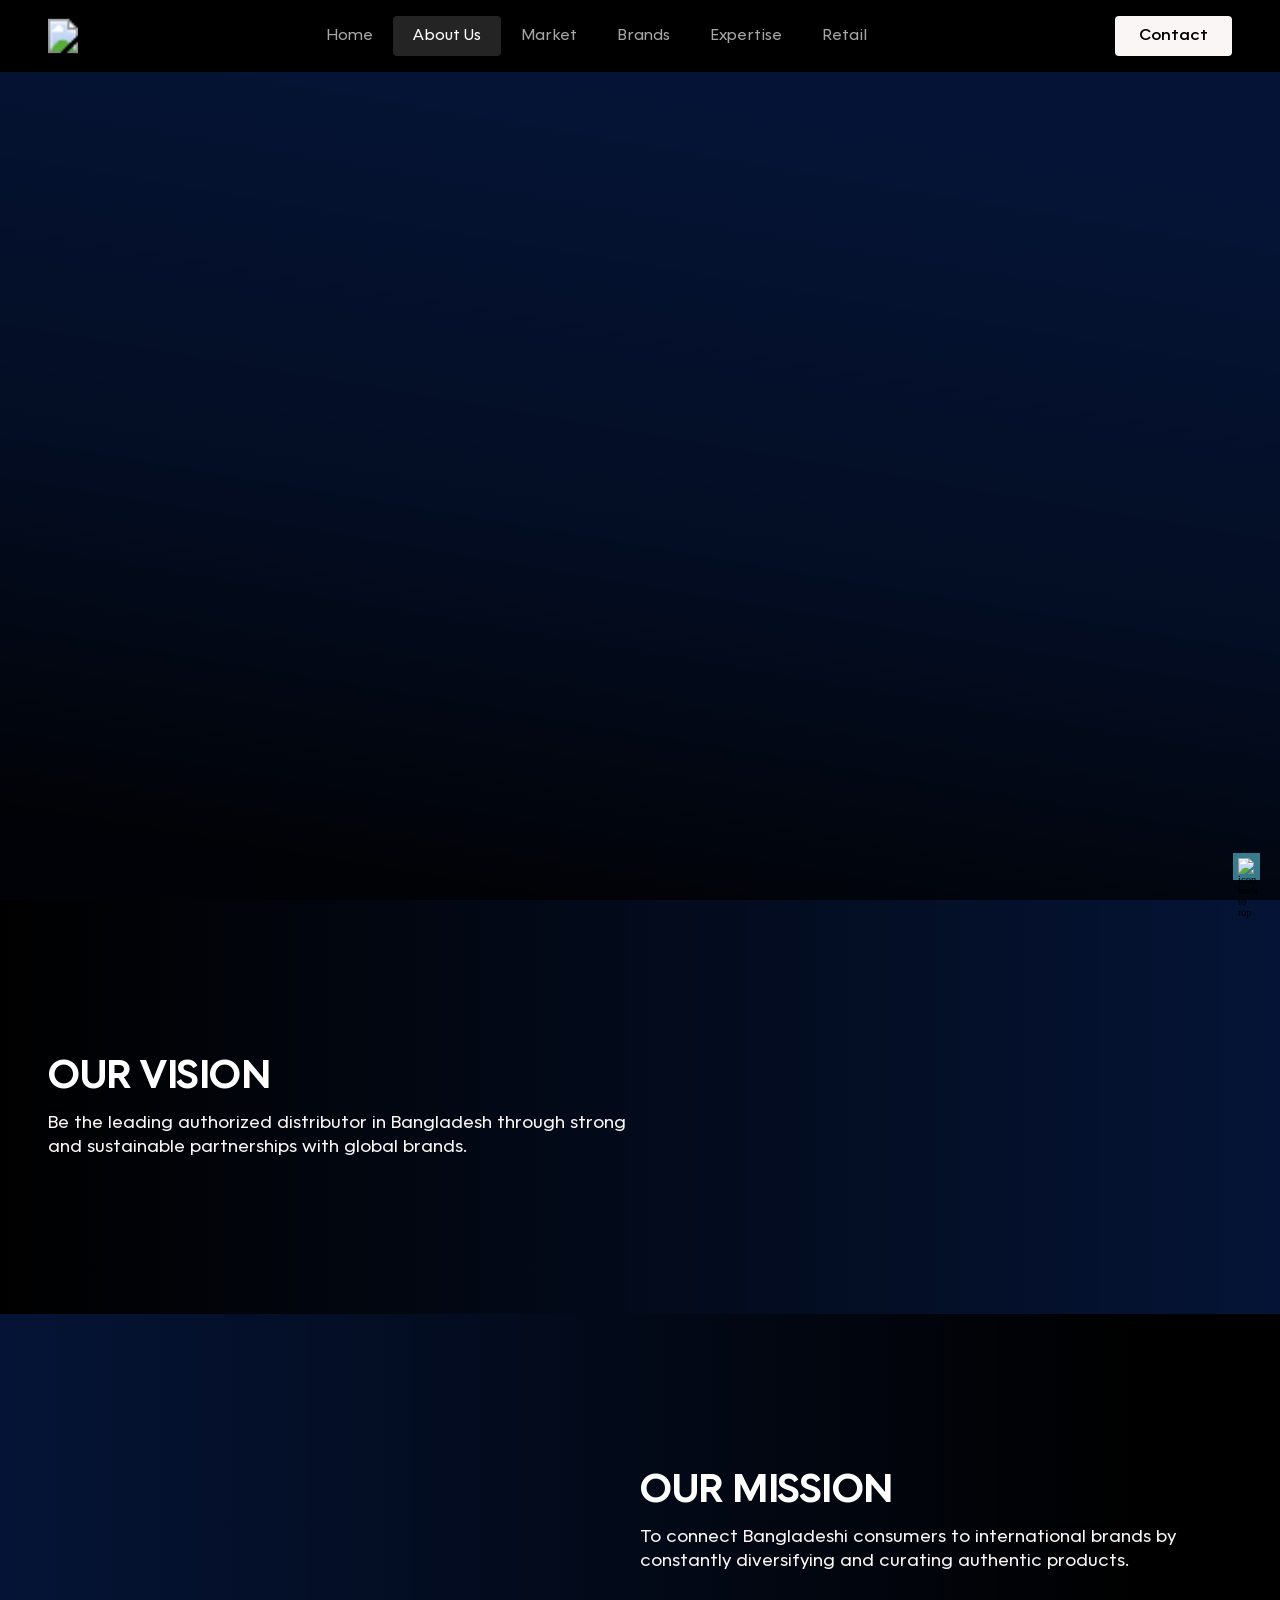
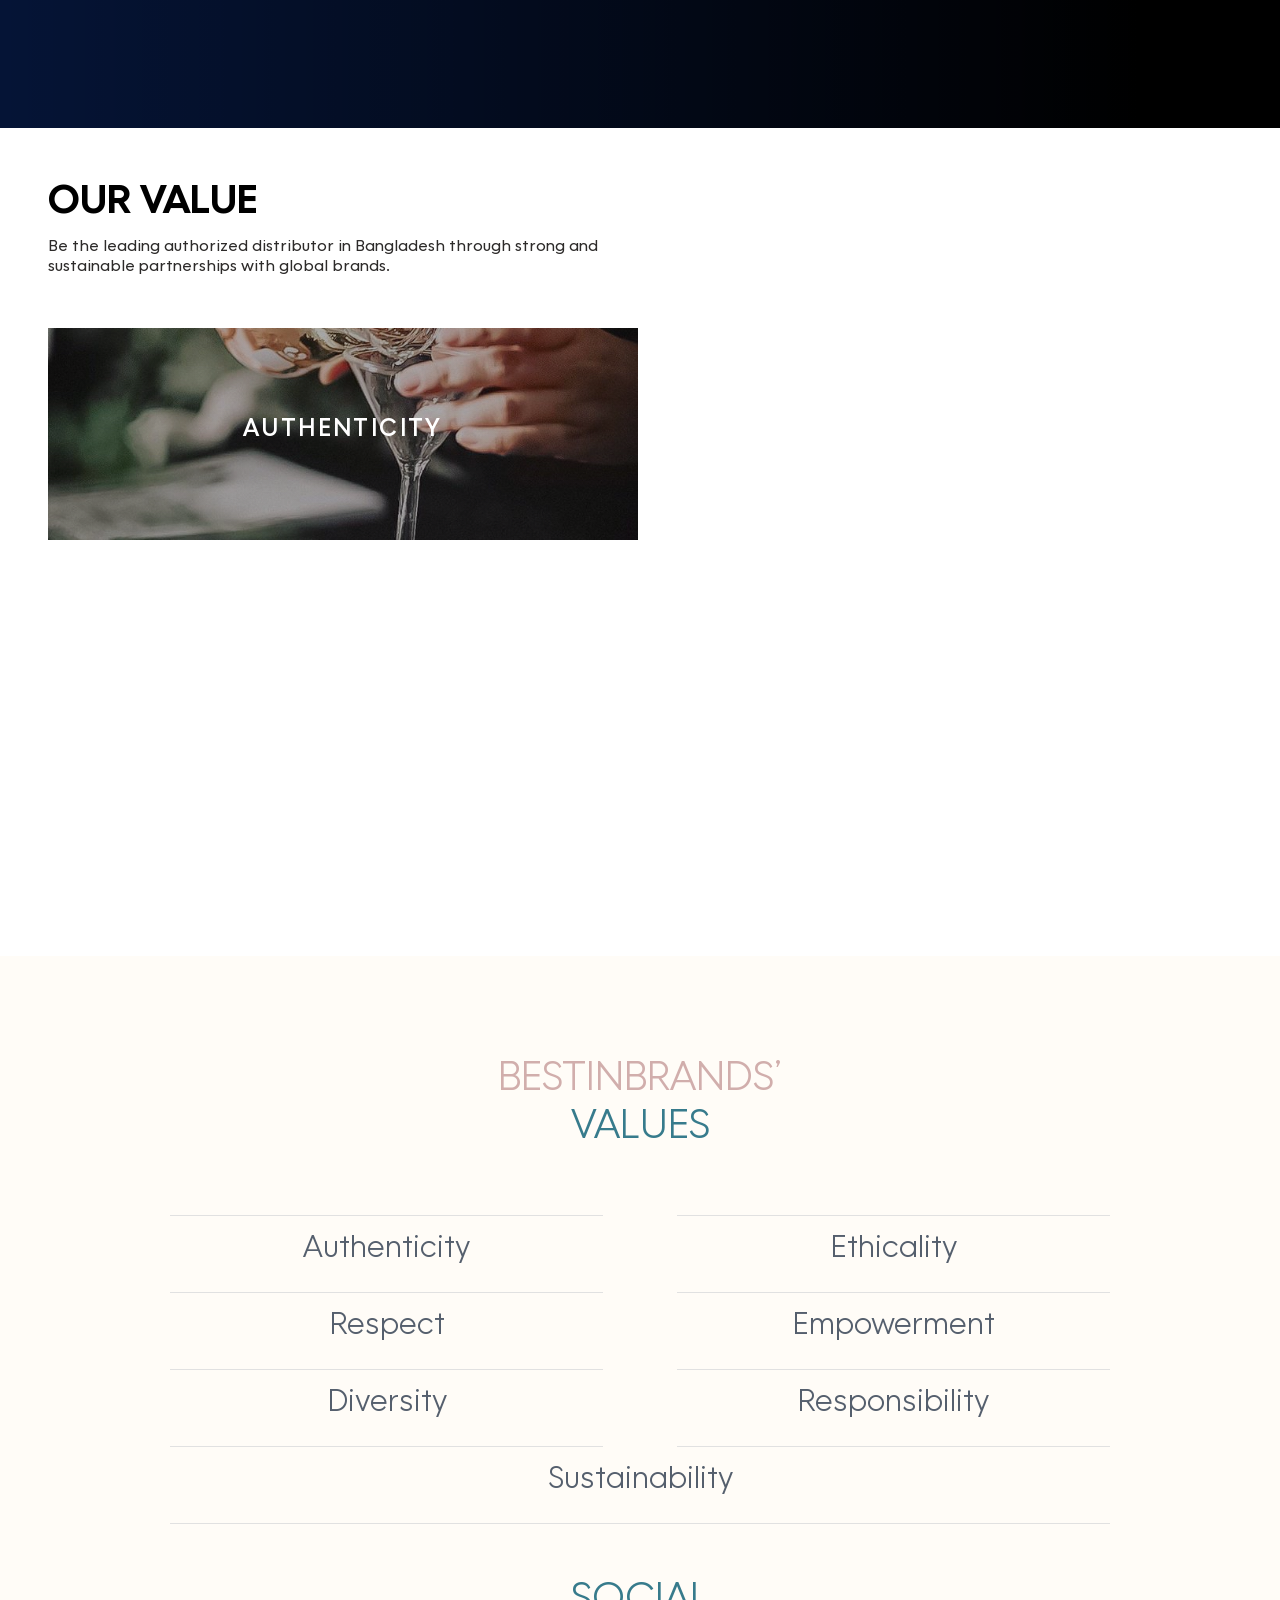
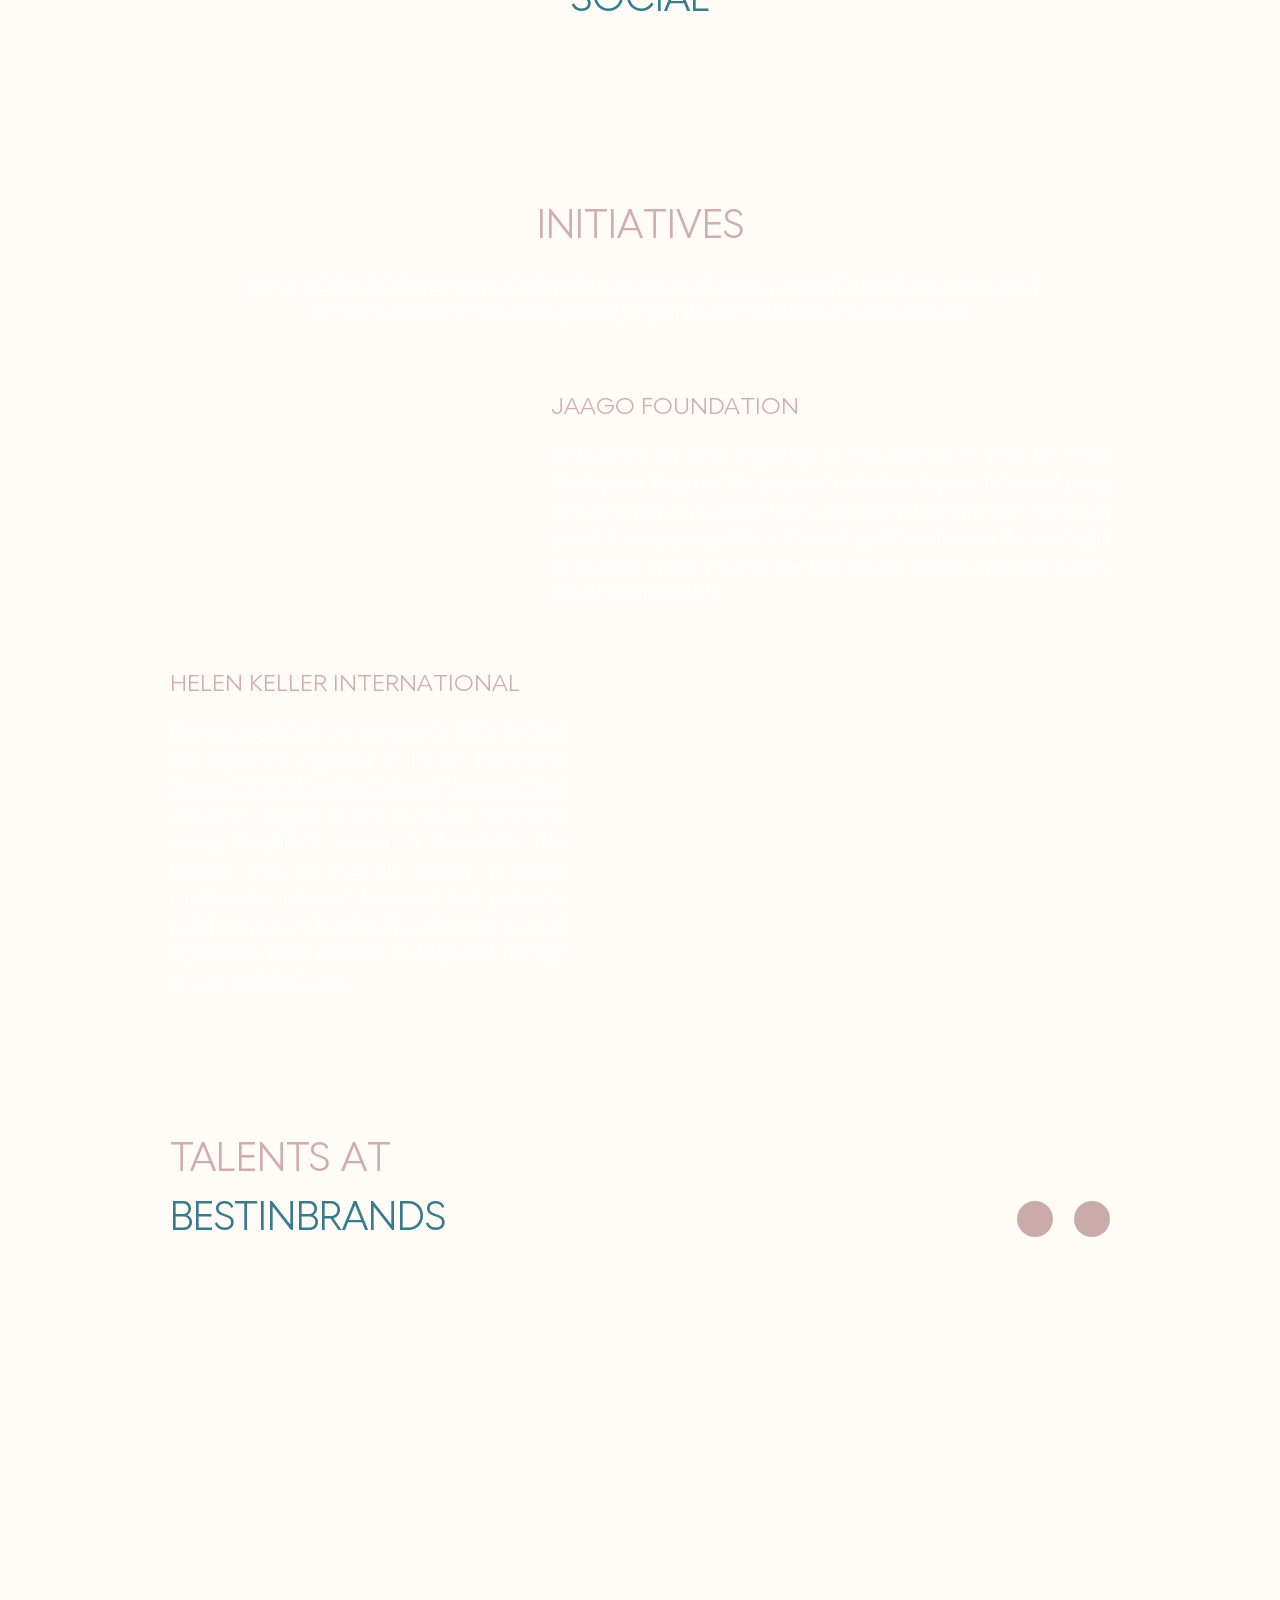
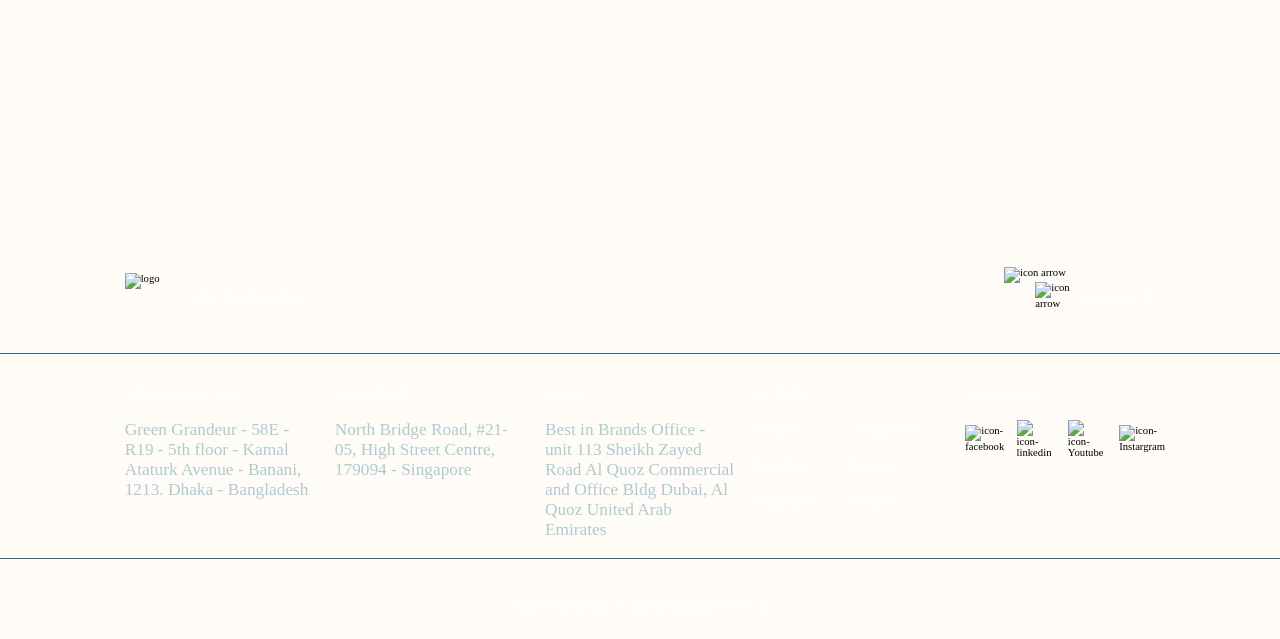
==== commit a6660594: "feat: modernize Home Hero, fix navigation, add scroll animations to About Us" ====
--- a/extract/about-us/index.html
+++ b/extract/about-us/index.html
@@ -72,10 +72,8 @@
             padding: 0 !important;
         }
     </style>
-    <link rel='stylesheet' id='wp-block-library-css'
-        href='css/wp-block-library.min.css' media='all' />
-    <link rel='stylesheet' id='classic-theme-styles-css'
-        href='css/classic-themes.min.css' media='all' />
+    <link rel='stylesheet' id='wp-block-library-css' href='css/wp-block-library.min.css' media='all' />
+    <link rel='stylesheet' id='classic-theme-styles-css' href='css/classic-themes.min.css' media='all' />
     <style id='global-styles-inline-css'>
         body {
             --wp--preset--color--black: #000000;
@@ -414,24 +412,12 @@
             line-height: 1.6;
         }
     </style>
-    <link rel='stylesheet' id='bib-website-master-css'
-        href='css/master.css'
-        media='all' />
-    <link rel='stylesheet' id='bib-website-header-css-css'
-        href='css/header.css'
-        media='all' />
-    <link rel='stylesheet' id='bib-website-footer-css-css'
-        href='css/footer.css'
-        media='all' />
-    <link rel='stylesheet' id='bib-website-owl-carousel-css'
-        href='css/owl.carousel.min.css'
-        media='all' />
-    <link rel='stylesheet' id='bib-website-owl-carousel-theme-css'
-        href='css/owl.theme.default.min.css'
-        media='all' />
-    <link rel='stylesheet' id='bib-website-aos-animate-css-css'
-        href='css/aos.css'
-        media='all' />
+    <link rel='stylesheet' id='bib-website-master-css' href='css/master.css' media='all' />
+    <link rel='stylesheet' id='bib-website-header-css-css' href='css/header.css' media='all' />
+    <link rel='stylesheet' id='bib-website-footer-css-css' href='css/footer.css' media='all' />
+    <link rel='stylesheet' id='bib-website-owl-carousel-css' href='css/owl.carousel.min.css' media='all' />
+    <link rel='stylesheet' id='bib-website-owl-carousel-theme-css' href='css/owl.theme.default.min.css' media='all' />
+    <link rel='stylesheet' id='bib-website-aos-animate-css-css' href='css/aos.css' media='all' />
     <script data-wpmeteor-after="REORDER" type="javascript/blocked" data-wpmeteor-type="text/javascript"
         data-wpmeteor-src='https://bestinbrands.com/wp-includes/js/jquery/jquery.min.js?ver=3.6.4'
         id='jquery-core-js'></script>
@@ -597,165 +583,1500 @@
     </svg>
     <div id="page" class="site">
 
+        <!-- BIB Navbar (Figma node 66:2 — Style=Solid, Device=Default) -->
+        <style>
+            .bib-nav,
+            .bib-nav *,
+            .bib-nav *::before,
+            .bib-nav *::after {
+                box-sizing: border-box;
+            }
+
+            /* Fixed nav — pinned to viewport, follows the user as they scroll */
+            #masthead.site-header {
+                position: fixed;
+                top: 0;
+                left: 0;
+                right: 0;
+                z-index: 1000;
+            }
+
+            /* Push page content down so it doesn't sit under the fixed nav */
+            #about-us-page {
+                padding-top: 72px;
+            }
+
+            #about-us-page>section,
+            .bib-our-company {
+                min-height: calc(100vh - 72px);
+                height: calc(100vh - 72px);
+            }
+
+            .bib-nav {
+                position: relative;
+                z-index: 1000;
+                width: 100%;
+                height: 72px;
+                background: #000;
+                font-family: "Cina GEO", -apple-system, BlinkMacSystemFont, "Helvetica Neue", Arial, sans-serif;
+                color: #fff;
+            }
+
+            /* Inner content-wrapper — caps navbar contents at 1440 (Figma frame width) */
+            .bib-nav__wrapper {
+                max-width: 1440px;
+                height: 100%;
+                margin: 0 auto;
+                padding: 0 48px;
+                display: flex;
+                align-items: center;
+                justify-content: space-between;
+            }
+
+            .bib-nav__logo {
+                display: inline-flex;
+                align-items: center;
+                width: 30px;
+                height: 36px;
+                color: #fff;
+                flex-shrink: 0;
+            }
+
+            .bib-nav__logo svg {
+                width: 100%;
+                height: 100%;
+                display: block;
+            }
+
+            .bib-nav__links {
+                display: flex;
+                align-items: center;
+                justify-content: center;
+                height: 72px;
+                margin: 0;
+                padding: 0;
+                list-style: none;
+                gap: 0;
+            }
+
+            .bib-nav__links li {
+                margin: 0;
+                padding: 0;
+            }
+
+            .bib-nav__link {
+                display: inline-flex;
+                align-items: center;
+                justify-content: center;
+                padding: 10px 20px;
+                border-radius: 4px;
+                font-size: 16px;
+                line-height: 20px;
+                font-weight: 400;
+                color: rgba(255, 255, 255, 0.65);
+                text-decoration: none;
+                white-space: nowrap;
+                transition: color 200ms cubic-bezier(0.22, 0.61, 0.36, 1),
+                    background-color 200ms cubic-bezier(0.22, 0.61, 0.36, 1);
+            }
+
+            .bib-nav__link:hover {
+                color: #fff;
+            }
+
+            .bib-nav__link.is-active {
+                background: rgba(255, 255, 255, 0.14);
+                color: #fff;
+            }
+
+            .bib-nav__cta {
+                display: inline-flex;
+                align-items: center;
+                justify-content: center;
+                padding: 10px 24px;
+                border-radius: 4px;
+                background: #FAF6F5;
+                color: #000;
+                font-size: 16px;
+                line-height: 20px;
+                font-weight: 500;
+                letter-spacing: 0;
+                text-decoration: none;
+                white-space: nowrap;
+                flex-shrink: 0;
+                transition: background-color 200ms cubic-bezier(0.22, 0.61, 0.36, 1);
+            }
+
+            .bib-nav__cta:hover {
+                background: #fff;
+            }
+
+            .bib-nav__burger {
+                display: none;
+                width: 24px;
+                height: 24px;
+                background: transparent;
+                border: 0;
+                padding: 0;
+                cursor: pointer;
+                color: #fff;
+            }
+
+            .bib-nav__burger svg {
+                width: 100%;
+                height: 100%;
+                display: block;
+            }
+
+            /* Mobile (Figma: Style=Solid, Device=Mobile — node 75:23) */
+            @media (max-width: 1024px) {
+                .bib-nav__wrapper {
+                    padding: 0 20px;
+                }
+
+                .bib-nav__links {
+                    display: none;
+                }
+
+                .bib-nav__burger {
+                    display: inline-flex;
+                    align-items: center;
+                    justify-content: center;
+                }
+            }
+        </style>
+
         <header id="masthead" class="site-header">
-
-            <!-- BIB Website Header   -->
-            <div class="pages-home">
-                <div class="add-box-shadown ">
-
-                </div>
-                <header class="header ">
-                    <div class="box">
-                        <div class="logo-container">
-                            <a class="logo " href="https://bestinbrands.com/">
-                                <img src="https://bestinbrands.com/wp-content/themes/bib-website/assets/icon/icon-logo.svg"
-                                    alt="logo" width="20" height="20" loading="lazy">
-                            </a>
-                        </div>
-                        <ul>
-                            <li class="  ">
-                                <a href="https://bestinbrands.com/">Home</a>
-                            </li>
-                            <li class="header-menu-active  ">
-                                <a href="https://bestinbrands.com/about-us/">About Us</a>
-                            </li>
-                            <li class="  ">
-                                <a href="https://bestinbrands.com/market/">Market</a>
-                            </li>
-                            <li class="  ">
-                                <a href="https://bestinbrands.com/brands/">Brands</a>
-                            </li>
-                            <li class="  ">
-                                <a href="https://bestinbrands.com/expertise/">Expertise</a>
-                            </li>
-                            <li class="  ">
-                                <a href="https://bestinbrands.com/retail/">Retail</a>
-                            </li>
-                            <li class=" contact-page-border ">
-                                <a href="https://bestinbrands.com/contact/">Contact</a>
-                            </li>
-                        </ul>
-                        <div class="header-icon-menu-area ">
-                            <img src="https://bestinbrands.com/wp-content/themes/bib-website/assets/icon/icon-menu.svg"
-                                alt="icon menu" loading="lazy" width="50" height="50">
-                        </div>
-                    </div>
-                </header>
-                <div class="group-header-menu-area " id="toggle-animate">
-                    <div class="header-menu-area ">
-                        <ul>
-                            <li>
-                                <h3>MENU</h3>
-                            </li>
-                            <li class="menu-active">
-                                <a href="https://bestinbrands.com/">Home</a>
-                            </li>
-                            <li class="menu-active">
-                                <a href="https://bestinbrands.com/about-us/">About Us</a>
-                            </li>
-                            <li class="menu-active">
-                                <a href="https://bestinbrands.com/market/">Market</a>
-                            </li>
-                            <li class="menu-active">
-                                <a href="https://bestinbrands.com/brands/">Brands</a>
-                            </li>
-                            <li class="menu-active">
-                                <a href="https://bestinbrands.com/expertise/">Expertise</a>
-                            </li>
-                            <li class="menu-active">
-                                <a href="https://bestinbrands.com/retail/">Retail</a>
-                            </li>
-                            <li class="menu-active">
-                                <a href="https://bestinbrands.com/contact/">Contact</a>
-                            </li>
-                        </ul>
+            <nav class="bib-nav" aria-label="Primary">
+                <div class="bib-nav__wrapper">
+                    <a class="bib-nav__logo" href="/home/" aria-label="BestinBrands home">
+                        <svg viewBox="0 0 83 99" xmlns="http://www.w3.org/2000/svg" fill="currentColor"
+                            aria-hidden="true">
+                            <image
+                                href="https://bestinbrands.com/wp-content/themes/bib-website/assets/icon/icon-logo.svg"
+                                width="83" height="99" />
+                        </svg>
+                    </a>
+
+                    <ul class="bib-nav__links">
+                        <li><a class="bib-nav__link" href="/home/">Home</a></li>
+                        <li><a class="bib-nav__link is-active" href="/about-us/" aria-current="page">About Us</a></li>
+                        <li><a class="bib-nav__link" href="/market/">Market</a></li>
+                        <li><a class="bib-nav__link" href="https://bestinbrands.com/brands/">Brands</a></li>
+                        <li><a class="bib-nav__link" href="https://bestinbrands.com/expertise/">Expertise</a></li>
+                        <li><a class="bib-nav__link" href="https://bestinbrands.com/retail/">Retail</a></li>
+                    </ul>
+
+                    <div style="display:flex; align-items:center; gap:12px;">
+                        <a class="bib-nav__cta" href="https://bestinbrands.com/contact/">Contact</a>
+                        <button class="bib-nav__burger" type="button" aria-label="Open menu" aria-expanded="false">
+                            <svg viewBox="0 0 24 24" fill="none" stroke="currentColor" stroke-width="1.5"
+                                stroke-linecap="round" aria-hidden="true">
+                                <line x1="3" y1="7" x2="21" y2="7" />
+                                <line x1="3" y1="12" x2="21" y2="12" />
+                                <line x1="3" y1="17" x2="21" y2="17" />
+                            </svg>
+                        </button>
                     </div>
                 </div>
-
-                <div class="menu-background-over-all"></div>
-            </div>
-            <!-- BIB Website Header   -->
-
+            </nav>
         </header><!-- #masthead -->
-        <link rel="stylesheet"
-            href="css/about-us-page.css">
-
+        <link rel="stylesheet" href="css/about-us-page.css">
+
+        <style>
+            /* Each top-level section fills the viewport (minus fixed-nav 72px).
+               If its content exceeds that height, the section scrolls internally;
+               JS only advances to the next section when internal scroll hits a boundary. */
+            #about-us-page>section,
+            .bib-our-company {
+                min-height: calc(100vh - 72px);
+                height: calc(100vh - 72px);
+                max-height: calc(100vh - 72px);
+                scroll-margin-top: 72px;
+                overflow-y: auto;
+                overscroll-behavior: contain;
+            }
+
+            /* Modern browsers: use dynamic viewport height for accuracy */
+            @supports (height: 100dvh) {
+
+                #about-us-page>section,
+                .bib-our-company {
+                    min-height: calc(100dvh - 72px);
+                    height: calc(100dvh - 72px);
+                    max-height: calc(100dvh - 72px);
+                }
+            }
+
+            #about-us-page>section>section {
+                min-height: 100%;
+                height: 100%;
+            }
+
+            /* ---------- Section-by-section: JS-driven full-page snap + slide-in ---------- */
+            html,
+            body {
+                overflow-x: hidden;
+            }
+
+            html.bib-snap-locked,
+            html.bib-snap-locked body {
+                overflow: hidden;
+                height: 100%;
+            }
+
+            #about-us-page>section {
+                /* Container level transitions removed to prevent 32px layout gaps. 
+                   Internal elements handle their own reveal animations. */
+                opacity: 1;
+                transform: none;
+            }
+
+            /* First section is ALWAYS visible on load — no animation delay */
+            #about-us-page>section:first-child {
+                opacity: 1;
+                transform: none;
+            }
+
+            #about-us-page>section.is-in {
+                opacity: 1;
+                transform: none;
+            }
+
+            @media (prefers-reduced-motion: reduce) {
+                #about-us-page>section {
+                    opacity: 1;
+                    transform: none;
+                    transition: none;
+                }
+            }
+        </style>
+        <script>
+            (function () {
+                // Force scroll to top on reload to prevent stale scroll position
+                if ('scrollRestoration' in history) history.scrollRestoration = 'manual';
+                window.scrollTo(0, 0);
+
+                const reduced = matchMedia('(prefers-reduced-motion: reduce)').matches;
+                document.addEventListener('DOMContentLoaded', init);
+
+                function init() {
+                    const sections = [...document.querySelectorAll('#about-us-page > section')];
+                    if (!sections.length) return;
+
+                    // First section is always revealed (CSS ensures it, but also set the class)
+                    sections[0].classList.add('is-in');
+
+                    // Reveal other sections as they enter
+                    if ('IntersectionObserver' in window && !reduced) {
+                        const io = new IntersectionObserver((entries) => {
+                            entries.forEach(e => {
+                                if (e.isIntersecting) {
+                                    e.target.classList.add('is-in');
+                                } else {
+                                    e.target.classList.remove('is-in');
+                                }
+                            });
+                        }, { threshold: 0.15 });
+                        sections.forEach(s => io.observe(s));
+                    } else {
+                        sections.forEach(s => s.classList.add('is-in'));
+                    }
+
+                    if (reduced) return;
+
+                    // Take over scrolling: one wheel-tick / swipe / arrow = jump one section.
+                    const NAV_OFFSET = 72;
+                    const LOCK_MS = 1100;
+                    let current = 0;
+                    let locked = false;
+                    let touchStartY = null;
+
+                    function sectionTop(i) {
+                        const rect = sections[i].getBoundingClientRect();
+                        return rect.top + window.pageYOffset - NAV_OFFSET;
+                    }
+
+                    function go(delta) {
+                        if (locked) return;
+                        const next = Math.max(0, Math.min(sections.length - 1, current + delta));
+                        if (next === current) return;
+                        locked = true;
+                        current = next;
+                        sections[current].classList.add('is-in');
+                        // Reset incoming section's internal scroll so it always starts at top
+                        sections[current].scrollTop = 0;
+                        window.scrollTo({ top: sectionTop(current), behavior: 'smooth' });
+                        setTimeout(() => { locked = false; }, LOCK_MS);
+                    }
+
+                    // Section's content overflows when scrollHeight > clientHeight
+                    function atTop(sec) { return sec.scrollTop <= 0; }
+                    function atBottom(sec) { return sec.scrollTop + sec.clientHeight >= sec.scrollHeight - 1; }
+
+                    /* Two-phase boundary gate:
+                       Phase 1 — scroll hits section top/bottom → STOP. All further
+                                 scroll events in the same direction are swallowed for
+                                 COOLDOWN ms. This is the "hard stop" the user feels.
+                       Phase 2 — after the cooldown expires the gate is "ready". The
+                                 next scroll input in the same direction commits the
+                                 section jump.
+                       If the user scrolls in the opposite direction or stops scrolling
+                       for EXPIRE ms, everything resets. */
+                    const COOLDOWN = 800;   // ms — how long the boundary absorbs scrolls
+                    const EXPIRE = 2000;  // ms — gate resets if user stops scrolling
+
+                    let gateDir = 0;      // direction that triggered the gate
+                    let gateReady = false;   // true after cooldown elapsed
+                    let gateCooldownId = null;
+                    let gateExpireId = null;
+
+                    function resetGate() {
+                        gateDir = 0;
+                        gateReady = false;
+                        clearTimeout(gateCooldownId);
+                        clearTimeout(gateExpireId);
+                    }
+
+                    function hitBoundary(dir) {
+                        // Different direction — restart
+                        if (gateDir !== dir) {
+                            resetGate();
+                            gateDir = dir;
+                            // Start cooldown — gate becomes "ready" after COOLDOWN ms
+                            gateCooldownId = setTimeout(() => { gateReady = true; }, COOLDOWN);
+                            // Expire timer — if nothing happens for too long, reset
+                            gateExpireId = setTimeout(resetGate, EXPIRE);
+                            return false;
+                        }
+                        // Same direction — refresh the expire timer
+                        clearTimeout(gateExpireId);
+                        gateExpireId = setTimeout(resetGate, EXPIRE);
+
+                        if (gateReady) {
+                            // Cooldown has passed and user scrolled again — commit!
+                            resetGate();
+                            return true;
+                        }
+                        // Still in cooldown — absorb the event
+                        return false;
+                    }
+
+                    // Wheel — let the active section scroll internally; at the boundary,
+                    // require a pause then a fresh scroll to advance.
+                    window.addEventListener('wheel', (e) => {
+                        if (Math.abs(e.deltaY) < 8) return;
+                        const sec = sections[current];
+                        const goingDown = e.deltaY > 0;
+                        const dir = goingDown ? 1 : -1;
+                        const overflows = sec.scrollHeight > sec.clientHeight + 1;
+                        if (overflows) {
+                            if (goingDown && !atBottom(sec)) { resetGate(); return; }
+                            if (!goingDown && !atTop(sec)) { resetGate(); return; }
+                        }
+                        e.preventDefault();
+                        if (hitBoundary(dir)) {
+                            go(dir);
+                        }
+                    }, { passive: false });
+
+                    // Keys
+                    window.addEventListener('keydown', (e) => {
+                        const next = ['ArrowDown', 'PageDown', ' '];
+                        const prev = ['ArrowUp', 'PageUp'];
+                        if (next.includes(e.key)) { e.preventDefault(); go(1); }
+                        else if (prev.includes(e.key)) { e.preventDefault(); go(-1); }
+                        else if (e.key === 'Home') { e.preventDefault(); go(-current); }
+                        else if (e.key === 'End') { e.preventDefault(); go(sections.length - 1 - current); }
+                    });
+
+                    // Touch — same two-phase gate logic as wheel
+                    window.addEventListener('touchstart', (e) => {
+                        touchStartY = e.touches[0].clientY;
+                    }, { passive: true });
+                    window.addEventListener('touchend', (e) => {
+                        if (touchStartY === null) return;
+                        const dy = touchStartY - e.changedTouches[0].clientY;
+                        touchStartY = null;
+                        if (Math.abs(dy) <= 40) return;
+                        const sec = sections[current];
+                        const goingDown = dy > 0;
+                        const dir = goingDown ? 1 : -1;
+                        const overflows = sec.scrollHeight > sec.clientHeight + 1;
+                        if (overflows) {
+                            if (goingDown && !atBottom(sec)) { resetGate(); return; }
+                            if (!goingDown && !atTop(sec)) { resetGate(); return; }
+                        }
+                        if (hitBoundary(dir)) { go(dir); }
+                    });
+
+                    // Keep `current` in sync if anchor links jump scroll
+                    window.addEventListener('scroll', () => {
+                        if (locked) return;
+                        const y = window.pageYOffset + NAV_OFFSET + 1;
+                        let nearest = 0, best = Infinity;
+                        sections.forEach((s, i) => {
+                            const dist = Math.abs(s.getBoundingClientRect().top + window.pageYOffset - NAV_OFFSET - y + NAV_OFFSET);
+                            if (dist < best) { best = dist; nearest = i; }
+                        });
+                        current = nearest;
+                    }, { passive: true });
+                }
+            })();
+        </script>
         <section id="about-us-page">
-            <!---------- Banner Section --------->
-            <!-- ------------------------------------------------------------------- -->
-            <section class="group-banner-area"
-                style="background-image: url(https://bestinbrands.com/wp-content/uploads/2023/09/about-us-page-background-banner.png);">
-                <section class="banner-area">
-                    <div class="box-left-area">
-                        <div class="group-title-area">
-                            <h2>
-                                <span class="text-color">OUR</span> <br>
-                                <span>COMPANY</span>
-                            </h2>
-                        </div>
-                        <div class="group-sub-title-area">
-                            <div class="box-sub-title-area">
-                                <h2 class="">26 years</h2>
-                                <p>of expertise</p>
-                            </div>
-                            <div class="box-sub-title-area">
-                                <h2 class="">400+</h2>
-                                <p>Employees</p>
-                            </div>
-                        </div>
-                        <div class="group-descripton-area">
-                            <span>
-                                Today Bestinbrands is the leading omni-channel distributor in Bangladesh, and has a
-                                workforce of over 400 employees. We are partnering with more than 100 brands and ensure
-                                that brands are imported, distributed, and marketed efficiently.   </span>
-                        </div>
+            <!-- ===== Section / Our Company (Figma node 103:502, About us page) ===== -->
+            <style>
+                .bib-our-company,
+                .bib-our-company *,
+                .bib-our-company *::before,
+                .bib-our-company *::after {
+                    box-sizing: border-box;
+                }
+
+                .bib-our-company {
+                    position: relative;
+                    width: 100%;
+                    min-height: 828px;
+                    display: flex;
+                    align-items: flex-end;
+                    padding: 0 0 72px;
+                    background: #051436;
+                    /* photo/midnight base */
+                    color: #fff;
+                    overflow: hidden;
+                    isolation: isolate;
+                    font-family: "Cina GEO", -apple-system, BlinkMacSystemFont, "Helvetica Neue", Arial, sans-serif;
+                }
+
+                /* Content-wrapper — caps hero content at 1440 like the navbar */
+                .bib-our-company__wrapper {
+                    position: relative;
+                    width: 100%;
+                    max-width: 1440px;
+                    margin: 0 auto;
+                    padding: 0 48px;
+                    display: flex;
+                    align-items: flex-end;
+                    align-self: stretch;
+                }
+
+                /* Photo at 72% opacity (Figma fill spec) */
+                .bib-our-company__bg {
+                    position: absolute;
+                    inset: 0;
+                    z-index: -2;
+                    width: 100%;
+                    height: 100%;
+                    object-fit: cover;
+                    opacity: 0.72;
+                }
+
+                /* Diagonal scrim — Figma 189.66deg, transparent → 35% @ 54.78% → 88% @ 90.81% */
+                .bib-our-company::before {
+                    content: "";
+                    position: absolute;
+                    inset: 0;
+                    z-index: -1;
+                    background: linear-gradient(189.66deg,
+                            rgba(0, 0, 0, 0) 11.42%,
+                            rgba(0, 0, 0, 0.35) 54.78%,
+                            rgba(0, 0, 0, 0.88) 90.81%);
+                    pointer-events: none;
+                }
+
+                .bib-our-company__col {
+                    position: relative;
+                    flex: 1 0 0;
+                    align-self: stretch;
+                    display: flex;
+                    flex-direction: column;
+                    justify-content: flex-end;
+                    align-items: flex-start;
+                    gap: 24px;
+                    min-width: 0;
+                }
+
+                .bib-our-company__header {
+                    display: flex;
+                    flex-direction: column;
+                    align-items: flex-start;
+                    gap: 12px;
+                }
+
+                .bib-our-company__eyebrow {
+                    margin: 0;
+                    font-size: 16px;
+                    line-height: 26px;
+                    font-weight: 400;
+                    color: #C97A3A;
+                    /* photo/sunset-amber */
+                    white-space: nowrap;
+                }
+
+                .bib-our-company__title {
+                    margin: 0;
+                    width: 592px;
+                    max-width: 100%;
+                    font-weight: 300;
+                    /* Cina GEO Light */
+                    font-size: 80px;
+                    line-height: 96px;
+                    letter-spacing: -1px;
+                    color: #fff;
+                }
+
+                .bib-our-company__lede {
+                    width: 592px;
+                    max-width: 100%;
+                    display: flex;
+                    flex-direction: column;
+                    gap: 16px;
+                    font-size: 16px;
+                    line-height: 26px;
+                    font-weight: 400;
+                    color: #fff;
+                }
+
+                .bib-our-company__lede p {
+                    margin: 0;
+                }
+
+                /* Stats Row */
+                .bib-our-company__stats {
+                    width: 100%;
+                    display: flex;
+                    align-items: center;
+                    gap: 24px;
+                    padding-top: 24px;
+                    margin: 0;
+                }
+
+                .bib-our-company__stat {
+                    flex: 1 0 0;
+                    min-width: 0;
+                    display: flex;
+                    flex-direction: column;
+                    align-items: flex-start;
+                    gap: 6px;
+                    color: #fff;
+                    overflow: hidden;
+                }
+
+                .bib-our-company__stat dt {
+                    margin: 0;
+                    font-weight: 600;
+                    /* Cina GEO SemiBold */
+                    font-size: 40px;
+                    line-height: 48px;
+                    letter-spacing: -0.5px;
+                    white-space: nowrap;
+                }
+
+                .bib-our-company__stat dd {
+                    margin: 0;
+                    font-size: 13px;
+                    line-height: 18px;
+                    font-weight: 400;
+                    white-space: nowrap;
+                    overflow: hidden;
+                    text-overflow: ellipsis;
+                }
+
+                .bib-our-company__divider {
+                    width: 1px;
+                    height: 64px;
+                    background: rgba(255, 255, 255, 0.24);
+                    flex-shrink: 0;
+                }
+
+                /* Hug variant: container fits its content, dd wraps naturally */
+                .bib-our-company__stat--hug {
+                    flex: 0 0 auto;
+                    overflow: visible;
+                }
+
+                .bib-our-company__stat--hug dd {
+                    white-space: normal;
+                    overflow: visible;
+                    text-overflow: clip;
+                }
+
+                /* Tablet */
+                @media (max-width: 1024px) {
+                    .bib-our-company {
+                        min-height: 720px;
+                        padding: 0 0 32px;
+                    }
+
+                    .bib-our-company__wrapper {
+                        padding: 0 32px;
+                    }
+
+                    .bib-our-company__title {
+                        font-size: 56px;
+                        line-height: 64px;
+                        width: auto;
+                    }
+
+                    .bib-our-company__stats {
+                        flex-wrap: wrap;
+                        gap: 16px 24px;
+                    }
+
+                    .bib-our-company__divider {
+                        display: none;
+                    }
+
+                    .bib-our-company__stat {
+                        flex: 1 1 calc(50% - 12px);
+                    }
+                }
+
+                /* Mobile */
+                @media (max-width: 640px) {
+                    .bib-our-company {
+                        min-height: 640px;
+                        padding: 0 0 24px;
+                    }
+
+                    .bib-our-company__wrapper {
+                        padding: 0 20px;
+                    }
+
+                    .bib-our-company__title {
+                        font-size: 40px;
+                        line-height: 48px;
+                    }
+
+                    .bib-our-company__lede,
+                    .bib-our-company__title {
+                        width: 100%;
+                    }
+
+                    .bib-our-company__stat {
+                        flex: 1 1 100%;
+                    }
+
+                    .bib-our-company__stat dt {
+                        font-size: 32px;
+                        line-height: 40px;
+                    }
+                }
+
+                /* ---- Hero sequence: JS sets these inline, CSS just defines transitions ---- */
+                @media (prefers-reduced-motion: no-preference) {
+                    .bib-our-company__bg {
+                        transition: opacity 900ms cubic-bezier(0.4, 0, 0.2, 1);
+                    }
+
+                    .bib-oc-rev {
+                        transition: opacity 600ms cubic-bezier(0.4, 0, 0.2, 1),
+                            transform 600ms cubic-bezier(0.4, 0, 0.2, 1);
+                    }
+                }
+            </style>
+
+            <section class="bib-our-company" aria-labelledby="our-company-title">
+                <img class="bib-our-company__bg" src="img/section-our-company.png" alt="" aria-hidden="true">
+
+                <div class="bib-our-company__wrapper">
+                    <div class="bib-our-company__col">
+                        <div class="bib-our-company__header">
+                            <p class="bib-our-company__eyebrow">About us</p>
+                            <h1 id="our-company-title" class="bib-our-company__title">OUR COMPANY</h1>
+                        </div>
+
+                        <div class="bib-our-company__lede">
+                            <p>Today Bestinbrands is the leading omni-channel distributor in Bangladesh, and has a
+                                workforce of over 400 employees.</p>
+                            <p>We are partnering with more than 100 brands and ensure that brands are imported,
+                                distributed, and marketed efficiently.</p>
+                        </div>
+
+                        <dl class="bib-our-company__stats" aria-label="Company at a glance">
+                            <div class="bib-our-company__stat">
+                                <dt>25+</dt>
+                                <dd>Years of expertise</dd>
+                            </div>
+                            <span class="bib-our-company__divider" aria-hidden="true"></span>
+
+                            <div class="bib-our-company__stat">
+                                <dt>400+</dt>
+                                <dd>Employees</dd>
+                            </div>
+                            <span class="bib-our-company__divider" aria-hidden="true"></span>
+
+                            <div class="bib-our-company__stat">
+                                <dt>120+</dt>
+                                <dd>Brands</dd>
+                            </div>
+                            <span class="bib-our-company__divider" aria-hidden="true"></span>
+
+                            <div class="bib-our-company__stat bib-our-company__stat--hug">
+                                <dt>Core Categories</dt>
+                                <dd>Fragrances, Makeup, Skin Care, Home, Toys, F&amp;B, and Sport</dd>
+                            </div>
+                            <span class="bib-our-company__divider" aria-hidden="true"></span>
+
+                            <div class="bib-our-company__stat">
+                                <dt>Offices In</dt>
+                                <dd>Bangladesh, Singapore, Dubai</dd>
+                            </div>
+                        </dl>
                     </div>
-                    <div class="box-right-area">
-                        <img src="https://bestinbrands.com/wp-content/uploads/2023/09/about-us-page-banner-image.png">
+                </div>
+            </section>
+            <script>
+                (function () {
+                    var reduced = window.matchMedia('(prefers-reduced-motion: reduce)').matches;
+                    var section = document.querySelector('.bib-our-company');
+                    if (!section || reduced) return;
+
+                    var bg = section.querySelector('.bib-our-company__bg');
+                    var header = section.querySelector('.bib-our-company__header');
+                    var lede = section.querySelector('.bib-our-company__lede');
+                    var stats = Array.from(section.querySelectorAll('.bib-our-company__stat'));
+                    var divs = Array.from(section.querySelectorAll('.bib-our-company__divider'));
+                    var revEls = [header, lede].concat(stats).concat(divs);
+                    var timers = [];
+
+                    revEls.forEach(function (el) { el.classList.add('bib-oc-rev'); });
+
+                    function reset() {
+                        timers.forEach(clearTimeout);
+                        timers = [];
+                        bg.style.transition = 'none';
+                        revEls.forEach(function (el) { el.style.transition = 'none'; });
+                        bg.style.opacity = '0';
+                        revEls.forEach(function (el) {
+                            el.style.opacity = '0';
+                            el.style.transform = 'translateY(14px)';
+                        });
+                    }
+
+                    function show(el, delay, dur) {
+                        var t = setTimeout(function () {
+                            if (el === bg) {
+                                el.style.transition = 'opacity ' + dur + 'ms cubic-bezier(0.4,0,0.2,1)';
+                                el.style.opacity = '0.72';
+                            } else {
+                                el.style.transition = 'opacity ' + dur + 'ms cubic-bezier(0.4,0,0.2,1), transform ' + dur + 'ms cubic-bezier(0.4,0,0.2,1)';
+                                el.style.opacity = '1';
+                                el.style.transform = 'translateY(0)';
+                            }
+                        }, delay);
+                        timers.push(t);
+                    }
+
+                    function playHero() {
+                        reset();
+                        /* double rAF ensures hidden state is painted before animating */
+                        requestAnimationFrame(function () {
+                            requestAnimationFrame(function () {
+                                show(bg, 0, 900);
+                                show(header, 380, 600);
+                                show(lede, 680, 600);
+                                var t = 980;
+                                stats.forEach(function (stat, i) {
+                                    show(stat, t, 500);
+                                    if (divs[i]) show(divs[i], t + 60, 400);
+                                    t += 150;
+                                });
+                            });
+                        });
+                    }
+
+                    /* Keep observer alive — replay every time section re-enters */
+                    var wasIn = section.classList.contains('is-in');
+                    if (wasIn) playHero();
+
+                    new MutationObserver(function () {
+                        var isIn = section.classList.contains('is-in');
+                        if (isIn && !wasIn) { wasIn = true; playHero(); }
+                        if (!isIn && wasIn) { wasIn = false; reset(); }
+                    }).observe(section, { attributes: true, attributeFilter: ['class'] });
+                })();
+            </script>
+            <!-- ===== /Section / Our Company ===== -->
+            <!-- ===== Section / Our Vision & Mission (Figma node 103:560) ===== -->
+            <style>
+                .bib-vm,
+                .bib-vm *,
+                .bib-vm *::before,
+                .bib-vm *::after {
+                    box-sizing: border-box;
+                }
+
+                .bib-vm {
+                    width: 100%;
+                    background: #fff;
+                    display: grid;
+                    grid-template-rows: 1fr 1fr;
+                    grid-template-columns: 1fr;
+                    font-family: "Cina GEO", -apple-system, BlinkMacSystemFont, "Helvetica Neue", Arial, sans-serif;
+                }
+
+                .bib-vm__row {
+                    position: relative;
+                    width: 100%;
+                    overflow: hidden;
+                    isolation: isolate;
+                    background: #051436;
+                    /* photo/midnight base */
+                    color: #fff;
+                    display: flex;
+                    align-items: center;
+                }
+
+                /* Photo fill — Figma per-row crop */
+                .bib-vm__bg {
+                    position: absolute;
+                    inset: 0;
+                    z-index: -2;
+                    width: 100%;
+                    height: 100%;
+                    object-fit: cover;
+                }
+
+                .bib-vm__row--vision .bib-vm__bg {
+                    /* Figma: h:132.86%, top:-16.43%, w:115.77%, left:0.05% */
+                    width: 115.77%;
+                    height: 132.86%;
+                    top: -16.43%;
+                    left: 0.05%;
+                    inset: auto;
+                    object-fit: cover;
+                }
+
+                .bib-vm__row--mission .bib-vm__bg {
+                    /* Updated asset — full-bleed cover (Figma object-cover size-full layer) */
+                    inset: 0;
+                    width: 100%;
+                    height: 100%;
+                    object-fit: cover;
+                }
+
+                /* Directional gradient scrims (image legibility on the text side) */
+                .bib-vm__row::before {
+                    content: "";
+                    position: absolute;
+                    inset: 0;
+                    z-index: -1;
+                    pointer-events: none;
+                }
+
+                .bib-vm__row--vision::before {
+                    /* Vision: text on left → dark on left, fades right */
+                    background: linear-gradient(to right, #000 0%, rgba(5, 20, 54, 0) 100%);
+                }
+
+                .bib-vm__row--mission::before {
+                    /* Mission: text on right → dark on right (88.94% stop), fades left */
+                    background: linear-gradient(to right, rgba(5, 20, 54, 0) 0%, #000 88.94%);
+                }
+
+                /* Content-wrapper — max 1440 like nav + hero */
+                .bib-vm__wrapper {
+                    position: relative;
+                    width: 100%;
+                    max-width: 1440px;
+                    margin: 0 auto;
+                    padding: 0 48px;
+                    display: grid;
+                    grid-template-columns: 1fr 1fr;
+                    align-items: center;
+                    height: 100%;
+                }
+
+                .bib-vm__col {
+                    display: flex;
+                    flex-direction: column;
+                    align-items: flex-start;
+                    justify-content: center;
+                    gap: 10px;
+                    height: 100%;
+                }
+
+                .bib-vm__col--right {
+                    grid-column: 2;
+                }
+
+                .bib-vm__title {
+                    margin: 0;
+                    width: 100%;
+                    font-weight: 600;
+                    /* Cina GEO SemiBold */
+                    font-size: 40px;
+                    line-height: 48px;
+                    letter-spacing: -0.5px;
+                    color: #fff;
+                }
+
+                .bib-vm__body {
+                    margin: 0;
+                    width: 100%;
+                    font-weight: 400;
+                    /* Cina GEO Regular */
+                    font-size: 18px;
+                    line-height: 24px;
+                    color: #FAF6F5;
+                    /* neutral/canvas */
+                }
+
+                /* ---- Animations ---- */
+                .bib-vm__row--vision .bib-vm__bg {
+                    transform: translateX(-100%);
+                    transition: transform 1.2s cubic-bezier(0.22, 0.61, 0.36, 1);
+
+                }
+
+                .bib-vm__row--vision.is-visible .bib-vm__bg {
+                    transform: translateX(0);
+                }
+
+                .bib-vm__row--mission .bib-vm__bg {
+                    transform: translateX(100%);
+                    transition: transform 1.2s cubic-bezier(0.22, 0.61, 0.36, 1);
+
+                }
+
+                .bib-vm__row--mission.is-visible .bib-vm__bg {
+                    transform: translateX(0);
+                }
+
+                .bib-vm__col {
+                    opacity: 0;
+                    transform: translateY(20px);
+                    transition: opacity 1s ease, transform 1s ease;
+                    transition-delay: 1.2s;
+                }
+
+                .bib-vm__row.is-visible .bib-vm__col {
+                    opacity: 1;
+                    transform: translateY(0);
+                }
+
+                /* Tablet */
+                @media (max-width: 1024px) {
+                    .bib-vm__wrapper {
+                        padding: 0 32px;
+                        grid-template-columns: 1fr;
+                    }
+
+                    .bib-vm__col--right {
+                        grid-column: 1;
+                    }
+
+                    .bib-vm__row--vision::before {
+                        background: linear-gradient(to right, rgba(0, 0, 0, 0.85) 0%, rgba(5, 20, 54, 0.45) 100%);
+                    }
+
+                    .bib-vm__row--mission::before {
+                        background: linear-gradient(to right, rgba(5, 20, 54, 0.45) 0%, rgba(0, 0, 0, 0.85) 100%);
+                    }
+                }
+
+                /* Mobile */
+                @media (max-width: 640px) {
+                    .bib-vm__wrapper {
+                        padding: 0 20px;
+                    }
+
+                    .bib-vm__title {
+                        font-size: 32px;
+                        line-height: 40px;
+                    }
+
+                    .bib-vm__body {
+                        font-size: 16px;
+                        line-height: 22px;
+                    }
+                }
+            </style>
+
+            <section class="bib-vm" aria-label="Our vision and mission">
+                <div class="bib-vm__row bib-vm__row--vision">
+                    <img class="bib-vm__bg" src="img/section-our-vision.png" alt="" aria-hidden="true">
+                    <div class="bib-vm__wrapper">
+                        <div class="bib-vm__col">
+                            <h2 class="bib-vm__title">OUR VISION</h2>
+                            <p class="bib-vm__body">Be the leading authorized distributor in Bangladesh through strong
+                                and sustainable partnerships with global brands.</p>
+                        </div>
                     </div>
-                </section>
-            </section> <!---------- Banner Section --------->
-            <!---------- Our Vision Section --------->
-            <section class="group-our-vision-area"
-                style="background-image: url(https://bestinbrands.com/wp-content/themes/bib-website/assets/images/about-us-background-our-vision.png);">
-                <section class="our-vision-area">
-                    <div class="group-content-area">
-                        <div class="box-content-area">
-                            <div class="box-title-area">
-                                <h2>
-                                    OUR VISION </h2>
-                            </div>
-                            <div class="box-description-area">
-                                <span>
-                                    Be the leading authorized distributor in Bangladesh through strong and sustainable
-                                    partnerships with global brands.
-                                </span>
-                            </div>
-                        </div>
-                        <div class="box-image-area">
-                            <img src="https://bestinbrands.com/wp-content/uploads/2023/09/about-us-page-our-vision-1.png"
-                                alt="">
+                </div>
+
+                <div class="bib-vm__row bib-vm__row--mission">
+                    <img class="bib-vm__bg" src="img/section-our-mission.png" alt="" aria-hidden="true">
+                    <div class="bib-vm__wrapper">
+                        <div class="bib-vm__col bib-vm__col--right">
+                            <h2 class="bib-vm__title">OUR MISSION</h2>
+                            <p class="bib-vm__body">To connect Bangladeshi consumers to international brands by
+                                constantly diversifying and curating authentic products.</p>
                         </div>
                     </div>
-                    <div class="group-content-area-right">
-                        <div class="box-image-area">
-                            <img src="https://bestinbrands.com/wp-content/uploads/2023/09/about-us-page-our-vision-2.png"
-                                alt="">
-                        </div>
-                        <div class="box-content-area">
-                            <div class="box-title-area">
-                                <h2>
-                                    OUR MISSION </h2>
-                            </div>
-                            <div class="box-description-area">
-                                <span>
-                                    To connect Bangladeshi consumers to international brands by constantly diversifying
-                                    and curating authentic products.  </span>
+                </div>
+            </section>
+
+            <script>
+                document.addEventListener("DOMContentLoaded", () => {
+                    const vmObserver = new IntersectionObserver((entries) => {
+                        entries.forEach(entry => {
+                            if (entry.isIntersecting) {
+                                entry.target.classList.add('is-visible');
+                            } else {
+                                entry.target.classList.remove('is-visible');
+                            }
+                        });
+                    }, { threshold: 0.3 });
+
+                    document.querySelectorAll('.bib-vm__row').forEach(row => {
+                        vmObserver.observe(row);
+                    });
+                });
+            </script>
+            <!-- ===== /Section / Our Vision & Mission ===== -->
+            <!-- ===== Section / Our Value (Figma node 106:604) ===== -->
+            <style>
+                .bib-value,
+                .bib-value *,
+                .bib-value *::before,
+                .bib-value *::after {
+                    box-sizing: border-box;
+                }
+
+                .bib-value {
+                    width: 100%;
+                    background: #fff;
+                    font-family: "Cina GEO", -apple-system, BlinkMacSystemFont, "Helvetica Neue", Arial, sans-serif;
+                }
+
+                .bib-value__wrapper {
+                    width: 100%;
+                    max-width: 1440px;
+                    margin: 0 auto;
+                }
+
+                /* Header (Figma 106:609 — 1440×200, 2-col, padding 0 48) */
+                .bib-value__head {
+                    display: grid;
+                    grid-template-columns: 1fr 1fr;
+                    align-items: center;
+                    height: 200px;
+                    padding: 0 48px;
+                }
+
+                .bib-value__head-col {
+                    display: flex;
+                    flex-direction: column;
+                    gap: 10px;
+                    max-width: 672px;
+                }
+
+                .bib-value__title {
+                    margin: 0;
+                    font-weight: 600;
+                    /* Cina GEO SemiBold */
+                    font-size: 40px;
+                    line-height: 48px;
+                    letter-spacing: -0.5px;
+                    color: #000;
+                    /* brand/ink */
+                }
+
+                .bib-value__lede {
+                    margin: 0;
+                    font-weight: 400;
+                    font-size: 16px;
+                    line-height: 20px;
+                    color: #2D2B2A;
+                    /* neutral/ink-primary */
+                }
+
+                /* Bento (Figma 106:624 — 2 cols, gaps 4×4, padding 0 48) */
+                .bib-value__bento {
+                    display: grid;
+                    grid-template-columns: 1fr 1fr;
+                    grid-template-rows: 211.667px auto;
+                    gap: 4px;
+                    padding: 0 48px;
+                }
+
+                .bib-value__col {
+                    display: flex;
+                    flex-direction: column;
+                    gap: 4px;
+                    min-width: 0;
+                }
+
+                .bib-value__tile {
+                    position: relative;
+                    overflow: hidden;
+                    isolation: isolate;
+                    display: flex;
+                    align-items: center;
+                    justify-content: center;
+                    color: #fff;
+                }
+
+                .bib-value__tile-img {
+                    position: absolute;
+                    inset: 0;
+                    width: 100%;
+                    height: 100%;
+                    object-fit: cover;
+                    z-index: -2;
+                }
+
+                /* Two flat 20% layers ≈ 40% darken — matches Figma fill spec */
+                .bib-value__tile::before {
+                    content: "";
+                    position: absolute;
+                    inset: 0;
+                    z-index: -1;
+                    background:
+                        linear-gradient(90deg, rgba(36, 33, 31, 0.2), rgba(36, 33, 31, 0.2)),
+                        linear-gradient(90deg, rgba(0, 0, 0, 0.2), rgba(0, 0, 0, 0.2));
+                    pointer-events: none;
+                }
+
+                .bib-value__tile-label {
+                    margin: 0;
+                    font-weight: 500;
+                    /* Cina GEO Medium */
+                    font-size: 24px;
+                    line-height: 28px;
+                    letter-spacing: 2.4px;
+                    /* H3 spec: 10% */
+                    text-transform: uppercase;
+                    text-align: center;
+                    color: #fff;
+                    transition: transform 400ms cubic-bezier(0.22, 0.61, 0.36, 1);
+                }
+
+                .bib-value__tile-desc {
+                    margin: 0;
+                    font-weight: 400;
+                    /* Cina GEO Regular */
+                    font-size: 14px;
+                    line-height: 20px;
+                    color: rgba(255, 255, 255, 0.85);
+                    text-align: center;
+                    max-width: 320px;
+                    max-height: 0;
+                    overflow: hidden;
+                    opacity: 0;
+                    transition:
+                        max-height 500ms cubic-bezier(0.22, 0.61, 0.36, 1),
+                        opacity 400ms cubic-bezier(0.22, 0.61, 0.36, 1);
+                }
+
+                /* Hover interaction — image scales, label shifts up, description reveals */
+                .bib-value__tile:hover .bib-value__tile-img {
+                    transform: scale(1.05);
+                    transition: transform 600ms cubic-bezier(0.22, 0.61, 0.36, 1);
+                }
+
+                .bib-value__tile .bib-value__tile-img {
+                    transition: transform 600ms cubic-bezier(0.22, 0.61, 0.36, 1);
+                }
+
+                .bib-value__tile:hover .bib-value__tile-label {
+                    transform: translateY(-8px);
+                }
+
+                .bib-value__tile:hover .bib-value__tile-desc {
+                    max-height: 120px;
+                    opacity: 1;
+                }
+
+                /* Stronger scrim on hover for text readability */
+                .bib-value__tile:hover::before {
+                    background:
+                        linear-gradient(90deg, rgba(36, 33, 31, 0.35), rgba(36, 33, 31, 0.35)),
+                        linear-gradient(90deg, rgba(0, 0, 0, 0.3), rgba(0, 0, 0, 0.3));
+                }
+
+                /* Center label + desc as a group */
+                .bib-value__tile-content {
+                    position: relative;
+                    z-index: 1;
+                    display: flex;
+                    flex-direction: column;
+                    align-items: center;
+                    gap: 8px;
+                    padding: 0 24px;
+                }
+
+                /* Row 1 tiles auto-size from grid row (211.667px); nested col tiles use Figma heights */
+                .bib-value__tile--emp {
+                    height: 753px;
+                }
+
+                .bib-value__tile--team {
+                    height: 211.667px;
+                }
+
+                .bib-value__tile--eth {
+                    height: 403px;
+                }
+
+                .bib-value__tile--resp {
+                    height: 562px;
+                }
+
+                /* Tablet */
+                @media (max-width: 1024px) {
+                    .bib-value__head {
+                        grid-template-columns: 1fr;
+                        height: auto;
+                        padding: 32px;
+                    }
+
+                    .bib-value__bento {
+                        padding: 0 32px;
+                        grid-template-rows: 180px auto;
+                    }
+
+                    .bib-value__tile--emp {
+                        height: 540px;
+                    }
+
+                    .bib-value__tile--team {
+                        height: 180px;
+                    }
+
+                    .bib-value__tile--eth {
+                        height: 320px;
+                    }
+
+                    .bib-value__tile--resp {
+                        height: 400px;
+                    }
+                }
+
+                /* Mobile */
+                @media (max-width: 640px) {
+                    .bib-value__head {
+                        padding: 24px 20px;
+                    }
+
+                    .bib-value__title {
+                        font-size: 32px;
+                        line-height: 40px;
+                    }
+
+                    .bib-value__bento {
+                        grid-template-columns: 1fr;
+                        padding: 0 20px;
+                        grid-template-rows: auto;
+                    }
+
+                    .bib-value__tile {
+                        height: 220px;
+                    }
+
+                    .bib-value__tile--emp {
+                        height: 360px;
+                    }
+
+                    .bib-value__tile--team {
+                        height: 220px;
+                    }
+
+                    .bib-value__tile--eth {
+                        height: 260px;
+                    }
+
+                    .bib-value__tile--resp {
+                        height: 300px;
+                    }
+
+                    .bib-value__tile-label {
+                        font-size: 20px;
+                        line-height: 24px;
+                        letter-spacing: 2px;
+                    }
+
+                    /* Always show descriptions on touch (no hover) */
+                    .bib-value__tile-desc {
+                        max-height: 120px;
+                        opacity: 1;
+                        font-size: 13px;
+                        line-height: 18px;
+                    }
+                }
+
+                /* ---- Scroll-reveal entrance animations ---- */
+                .bib-value__head {
+                    opacity: 0;
+                    transform: translateY(32px);
+                    transition:
+                        opacity 700ms cubic-bezier(0.22, 0.61, 0.36, 1),
+                        transform 700ms cubic-bezier(0.22, 0.61, 0.36, 1);
+                }
+
+                .bib-value__head.is-revealed {
+                    opacity: 1;
+                    transform: none;
+                }
+
+                /* Tile entrance — default hidden state */
+                .bib-value__tile[data-reveal] {
+                    opacity: 0;
+                    transition:
+                        opacity 700ms cubic-bezier(0.22, 0.61, 0.36, 1),
+                        transform 700ms cubic-bezier(0.22, 0.61, 0.36, 1);
+                }
+
+                /* Direction-specific offsets */
+                .bib-value__tile[data-reveal="left"] {
+                    transform: translateX(-80px);
+                }
+
+                .bib-value__tile[data-reveal="right"] {
+                    transform: translateX(80px);
+                }
+
+                .bib-value__tile[data-reveal="top"] {
+                    transform: translateY(-80px);
+                }
+
+                .bib-value__tile[data-reveal="bottom"] {
+                    transform: translateY(80px);
+                }
+
+                /* Revealed state — all directions resolve to the same place */
+                .bib-value__tile[data-reveal].is-revealed {
+                    opacity: 1;
+                    transform: none;
+                }
+
+                @media (prefers-reduced-motion: reduce) {
+
+                    .bib-value__head,
+                    .bib-value__tile[data-reveal] {
+                        opacity: 1;
+                        transform: none;
+                        transition: none;
+                    }
+                }
+            </style>
+
+            <section class="bib-value" aria-labelledby="our-value-title">
+                <div class="bib-value__wrapper">
+                    <header class="bib-value__head">
+                        <div class="bib-value__head-col">
+                            <h2 id="our-value-title" class="bib-value__title">OUR VALUE</h2>
+                            <p class="bib-value__lede">Be the leading authorized distributor in Bangladesh through
+                                strong and sustainable partnerships with global brands.</p>
+                        </div>
+                    </header>
+
+                    <div class="bib-value__bento">
+                        <!-- Row 1 -->
+                        <div class="bib-value__tile" data-reveal="left" data-reveal-delay="100">
+                            <img class="bib-value__tile-img" src="img/value-authenticity.png" alt="" aria-hidden="true">
+                            <div class="bib-value__tile-content">
+                                <p class="bib-value__tile-label">AUTHENTICITY</p>
+                                <p class="bib-value__tile-desc">We believe in being real when it comes to our product
+                                    and our relationship with stakeholders and customers.</p>
+                            </div>
+                        </div>
+                        <div class="bib-value__tile" data-reveal="right" data-reveal-delay="250">
+                            <img class="bib-value__tile-img" src="img/value-diversity.png" alt="" aria-hidden="true">
+                            <div class="bib-value__tile-content">
+                                <p class="bib-value__tile-label">DIVERSITY</p>
+                                <p class="bib-value__tile-desc">We celebrate multiculturality, diversity, uniqueness,
+                                    and inclusion.</p>
+                            </div>
+                        </div>
+
+                        <!-- Row 2: left column -->
+                        <div class="bib-value__col">
+                            <div class="bib-value__tile bib-value__tile--emp" data-reveal="bottom"
+                                data-reveal-delay="400">
+                                <img class="bib-value__tile-img" src="img/value-empowerment.png" alt=""
+                                    aria-hidden="true">
+                                <div class="bib-value__tile-content">
+                                    <p class="bib-value__tile-label">EMPOWERMENT</p>
+                                    <p class="bib-value__tile-desc">We want our employees to feel empowered by
+                                        continuously supporting their professional and personal growth.</p>
+                                </div>
+                            </div>
+                            <div class="bib-value__tile bib-value__tile--team" data-reveal="left"
+                                data-reveal-delay="800">
+                                <img class="bib-value__tile-img" src="img/value-team-spirit.png" alt=""
+                                    aria-hidden="true">
+                                <div class="bib-value__tile-content">
+                                    <p class="bib-value__tile-label">TEAM SPIRIT</p>
+                                    <p class="bib-value__tile-desc">We foster collaboration and unity, working together
+                                        to achieve shared goals and celebrate collective success.</p>
+                                </div>
+                            </div>
+                        </div>
+                        <!-- Row 2: right column -->
+                        <div class="bib-value__col">
+                            <div class="bib-value__tile bib-value__tile--eth" data-reveal="right"
+                                data-reveal-delay="550">
+                                <img class="bib-value__tile-img" src="img/value-ethicality.png" alt=""
+                                    aria-hidden="true">
+                                <div class="bib-value__tile-content">
+                                    <p class="bib-value__tile-label">ETHICALITY</p>
+                                    <p class="bib-value__tile-desc">We want to build trust, equity, and advocacy for
+                                        fair access to resources and opportunities.</p>
+                                </div>
+                            </div>
+                            <div class="bib-value__tile bib-value__tile--resp" data-reveal="top"
+                                data-reveal-delay="700">
+                                <img class="bib-value__tile-img" src="img/value-respect.png" alt="" aria-hidden="true">
+                                <div class="bib-value__tile-content">
+                                    <p class="bib-value__tile-label">RESPECT</p>
+                                    <p class="bib-value__tile-desc">We care about building a respectful working
+                                        environment where the voices of our employees are heard and supported.</p>
+                                </div>
                             </div>
                         </div>
                     </div>
-                </section>
-            </section> <!---------- Our Vision Section --------->
+                </div>
+            </section>
+            <!-- Our Value scroll-reveal observer -->
+            <script>
+                (function () {
+                    if (matchMedia('(prefers-reduced-motion: reduce)').matches) return;
+
+                    // Reveal the header when section enters viewport
+                    const valueSection = document.querySelector('.bib-value');
+                    if (!valueSection) return;
+
+                    const header = valueSection.querySelector('.bib-value__head');
+                    const tiles = valueSection.querySelectorAll('.bib-value__tile[data-reveal]');
+                    let timeouts = [];
+
+                    const io = new IntersectionObserver((entries) => {
+                        entries.forEach(entry => {
+                            if (entry.isIntersecting) {
+                                // Header fades in first
+                                if (header) header.classList.add('is-revealed');
+                                // Tiles animate with staggered delays
+                                tiles.forEach(tile => {
+                                    const delay = parseInt(tile.dataset.revealDelay || '0', 10);
+                                    timeouts.push(setTimeout(() => tile.classList.add('is-revealed'), delay));
+                                });
+                            } else {
+                                if (header) header.classList.remove('is-revealed');
+                                timeouts.forEach(clearTimeout);
+                                timeouts = [];
+                                tiles.forEach(tile => tile.classList.remove('is-revealed'));
+                            }
+                        });
+                    }, { threshold: 0.15 });
+
+                    io.observe(valueSection);
+                })();
+            </script>
+            <!-- ===== /Section / Our Value ===== -->
             <!---------- Best In Brands Section --------->
             <!-- ------------------------------------------------------------------- -->
             <section class="group-best-in-brands-area">
@@ -991,11 +2312,11 @@
                             </div>
                             <div class="box-content-area">
                                 <div class="group-menu-area">
-                                    <a class="col-6" href="https://bestinbrands.com/">Home</a>
-
-                                    <a class="col-6" href="https://bestinbrands.com/about-us/">About Us</a>
-
-                                    <a class="col-6" href="https://bestinbrands.com/market/">Market</a>
+                                    <a class="col-6" href="/home/">Home</a>
+
+                                    <a class="col-6" href="/about-us/">About Us</a>
+
+                                    <a class="col-6" href="/market/">Market</a>
 
                                     <a class="col-6" href="https://bestinbrands.com/brands/">Brands</a>
 
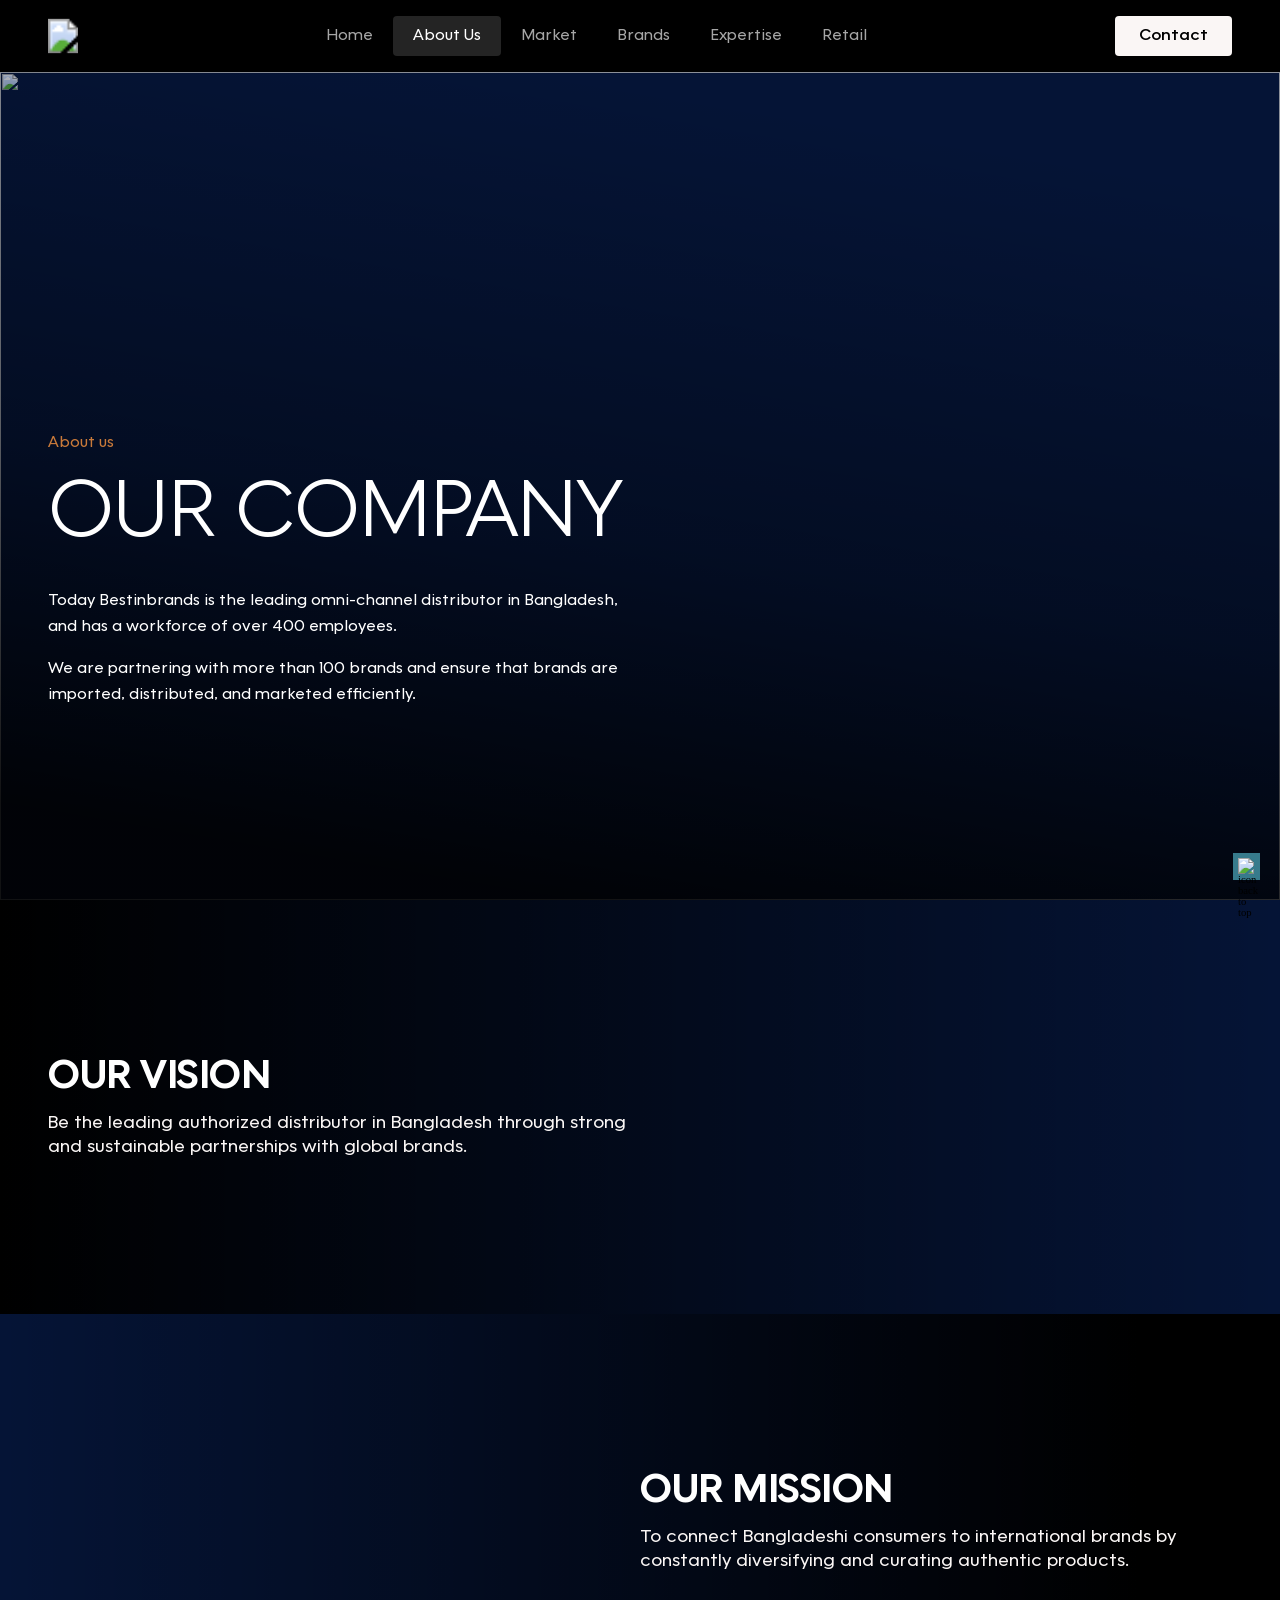
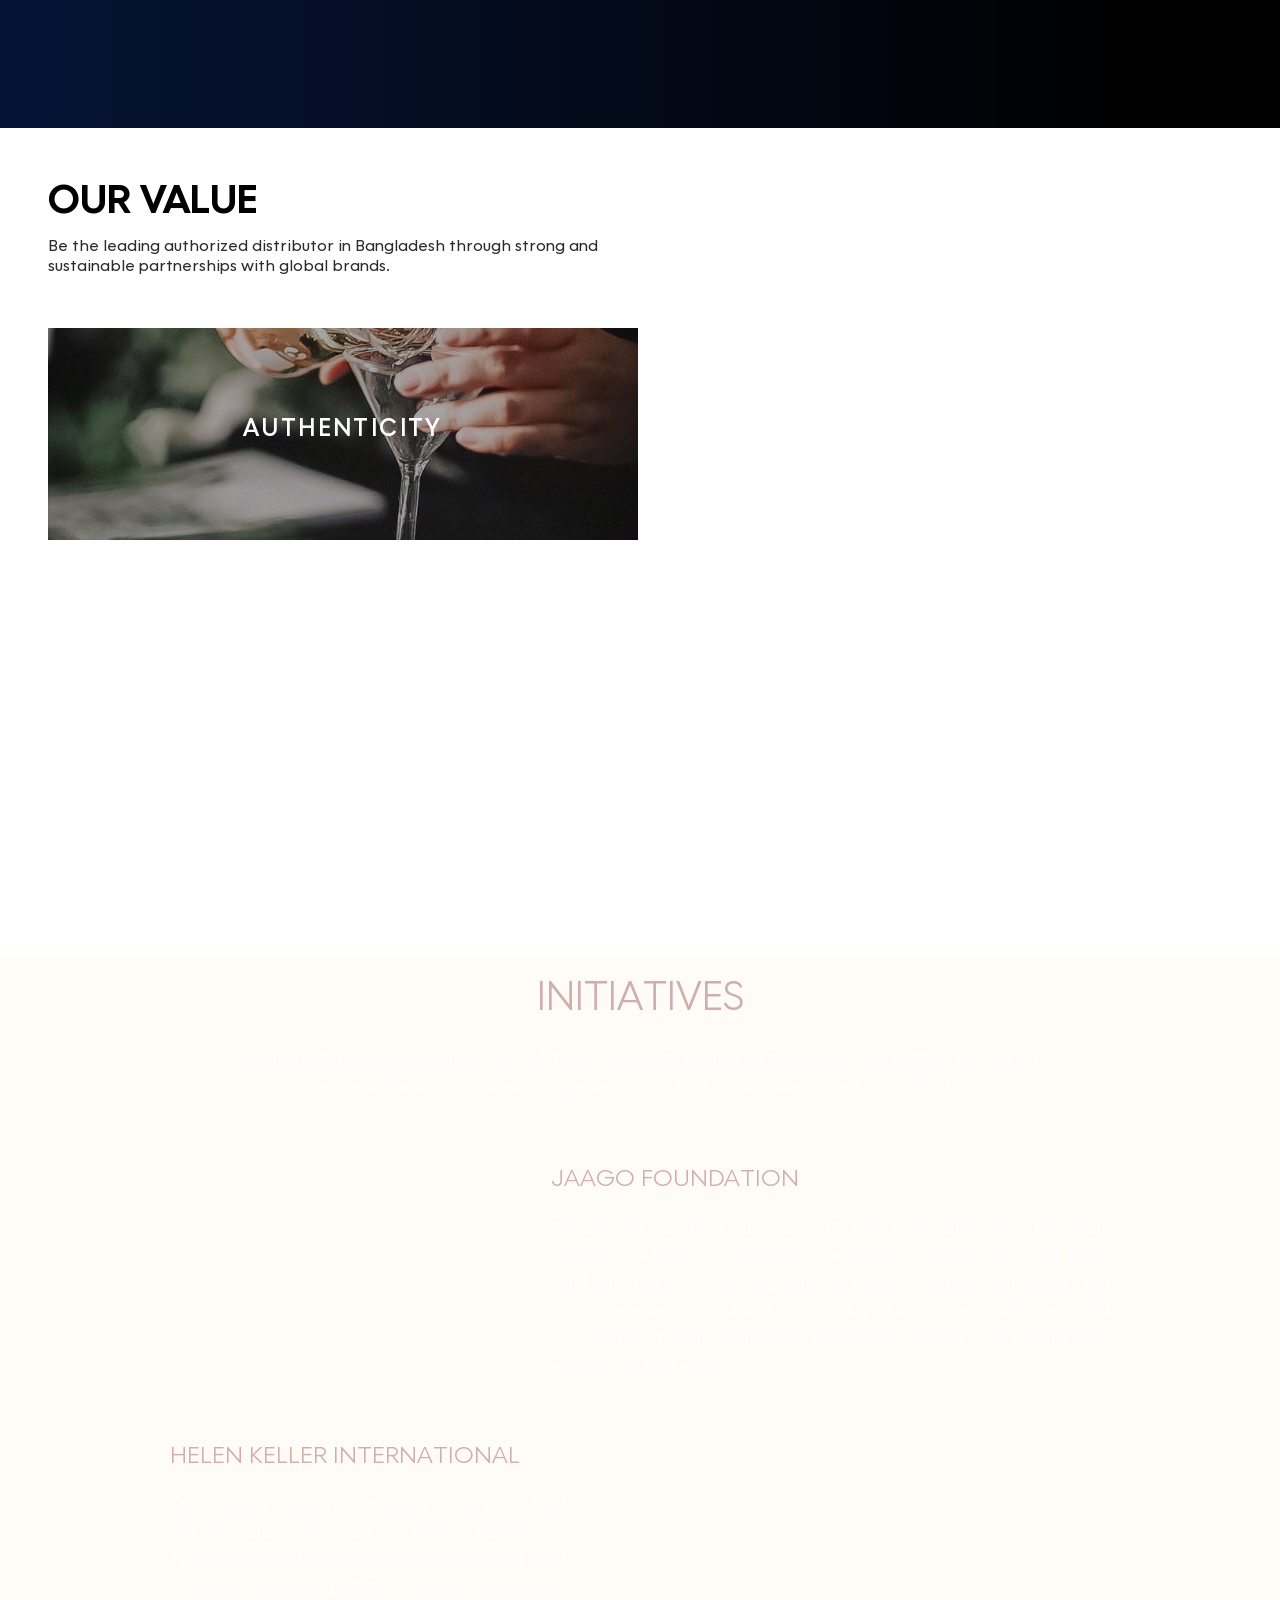
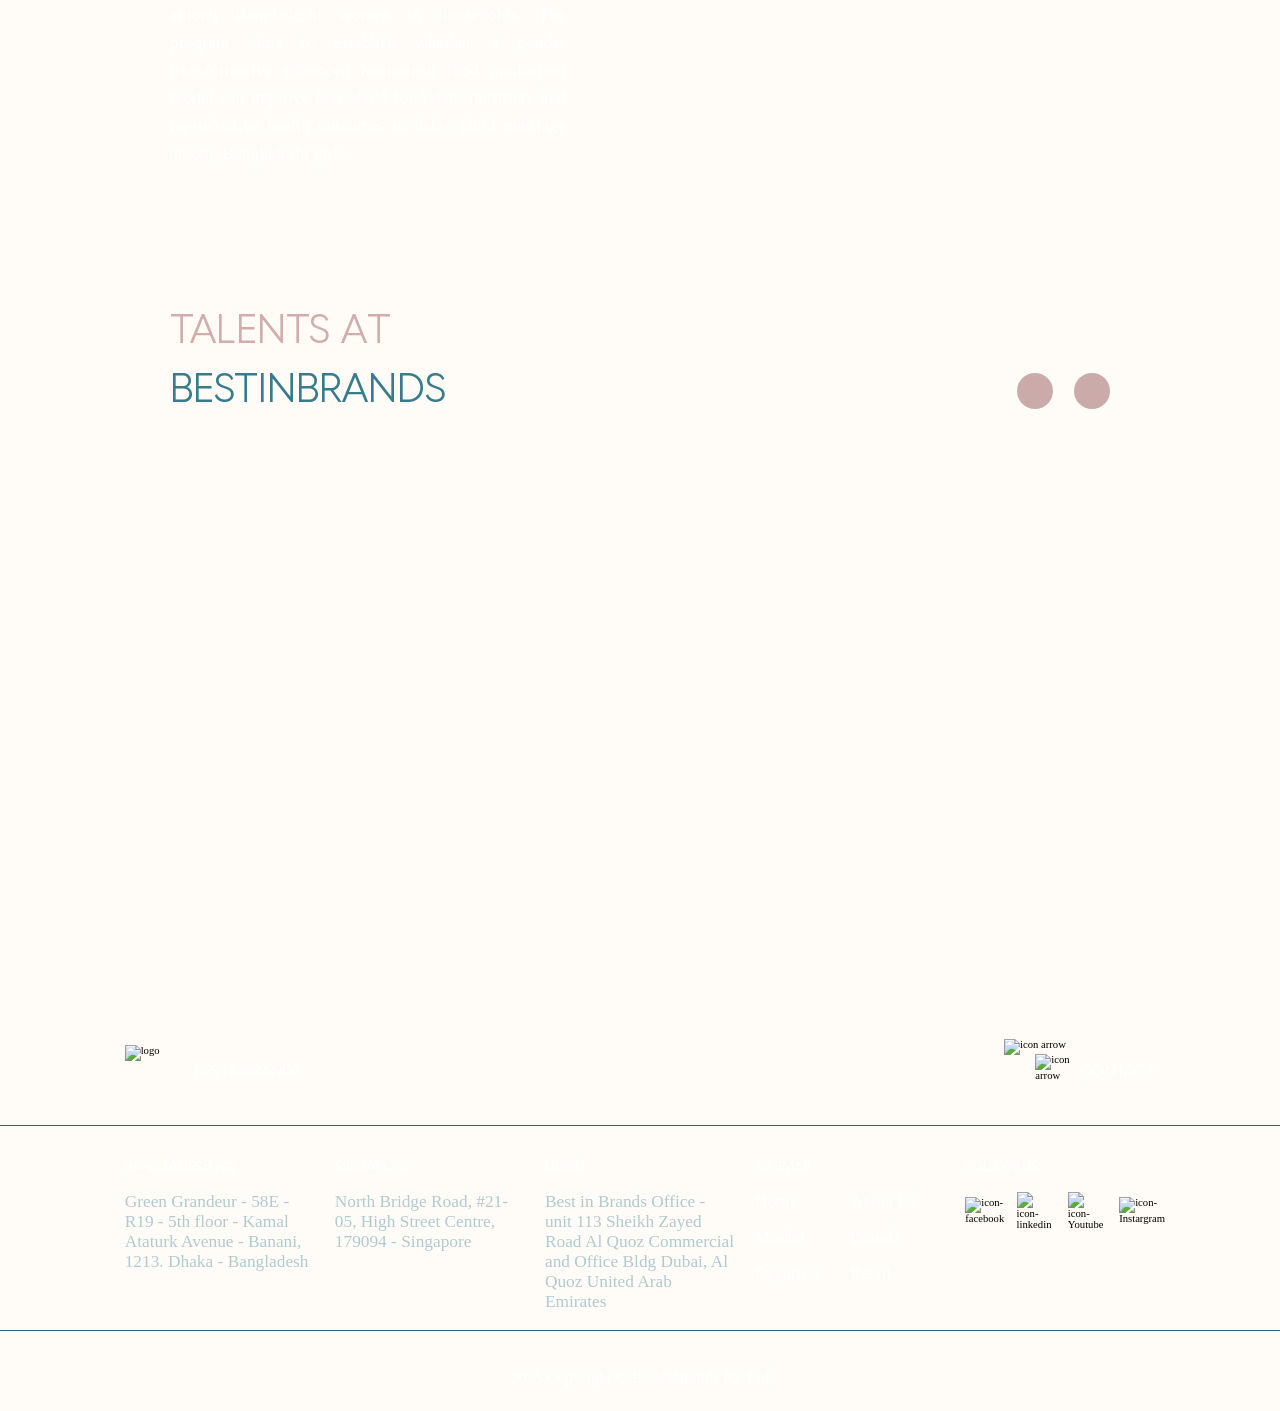
==== commit 57c3ff8b: "Remove old extracted Values section now replaced by bib-value bento Co-Authored-By: Claude Sonnet 4." ====
--- a/extract/about-us/index.html
+++ b/extract/about-us/index.html
@@ -2077,66 +2077,6 @@
                 })();
             </script>
             <!-- ===== /Section / Our Value ===== -->
-            <!---------- Best In Brands Section --------->
-            <!-- ------------------------------------------------------------------- -->
-            <section class="group-best-in-brands-area">
-                <section class="best-in-brands-area">
-                    <div class="group-title-area">
-                        <h2 class="title-no-color">
-                            BESTINBRANDS’ </h2>
-                        <h2 class="title-color">
-                            VALUES </h2>
-                    </div>
-                    <div class="group-content-area">
-                        <div class="box-values-area">
-                            <p class="text">Authenticity</p>
-                            <span class="description123">We believe in being real when it comes to our product and our
-                                relationship with stakeholders and customers.</span>
-                        </div>
-                        <div class="box-values-area">
-                            <p class="text">Ethicality</p>
-                            <span class="description123">We want to build trust, equity, and advocacy for fair access to
-                                resources and opportunities.</span>
-                        </div>
-                        <div class="box-values-area">
-                            <p class="text">Respect</p>
-                            <span class="description123"> We care about building a respectful working environment where
-                                the voices of our employees are heard and supported.</span>
-                        </div>
-                        <div class="box-values-area">
-                            <p class="text">Empowerment</p>
-                            <span class="description123">We want our employees to feel empowered by continuously
-                                supporting their professional and personal growth.</span>
-                        </div>
-                        <div class="box-values-area">
-                            <p class="text">Diversity</p>
-                            <span class="description123">We celebrate multiculturality, diversity, uniqueness, and
-                                inclusion.</span>
-                        </div>
-                        <div class="box-values-area">
-                            <p class="text">Responsibility</p>
-                            <span class="description123"> We collaborate with multiple NGOs to help contribute to the
-                                community & give our share back.</span>
-                        </div>
-                        <div class="box-values-area">
-                            <p class="text">Sustainability</p>
-                            <span class="description123">We are committed to reducing our carbon footprint while
-                                contributing to sustainable economic growth. </span>
-                        </div>
-                    </div>
-                    <div class="mobile-load-more">
-                        <div class="icon-load-more">
-                            <img src="https://bestinbrands.com/wp-content/themes/bib-website/assets/icon/icon-arrow-2.svg"
-                                alt="">
-                        </div>
-                        <span class="text">SHOW MORE</span>
-                    </div>
-                    <div class="group-last-title-area">
-                        <h2 class="title-animate">
-                            SOCIAL </h2>
-                    </div>
-                </section>
-            </section> <!---------- Best In Brands Section --------->
             <!---------- Initiatives Section --------->
             <!-- ------------------------------------------------------------------- -->
             <section class="group-initiatives-area"
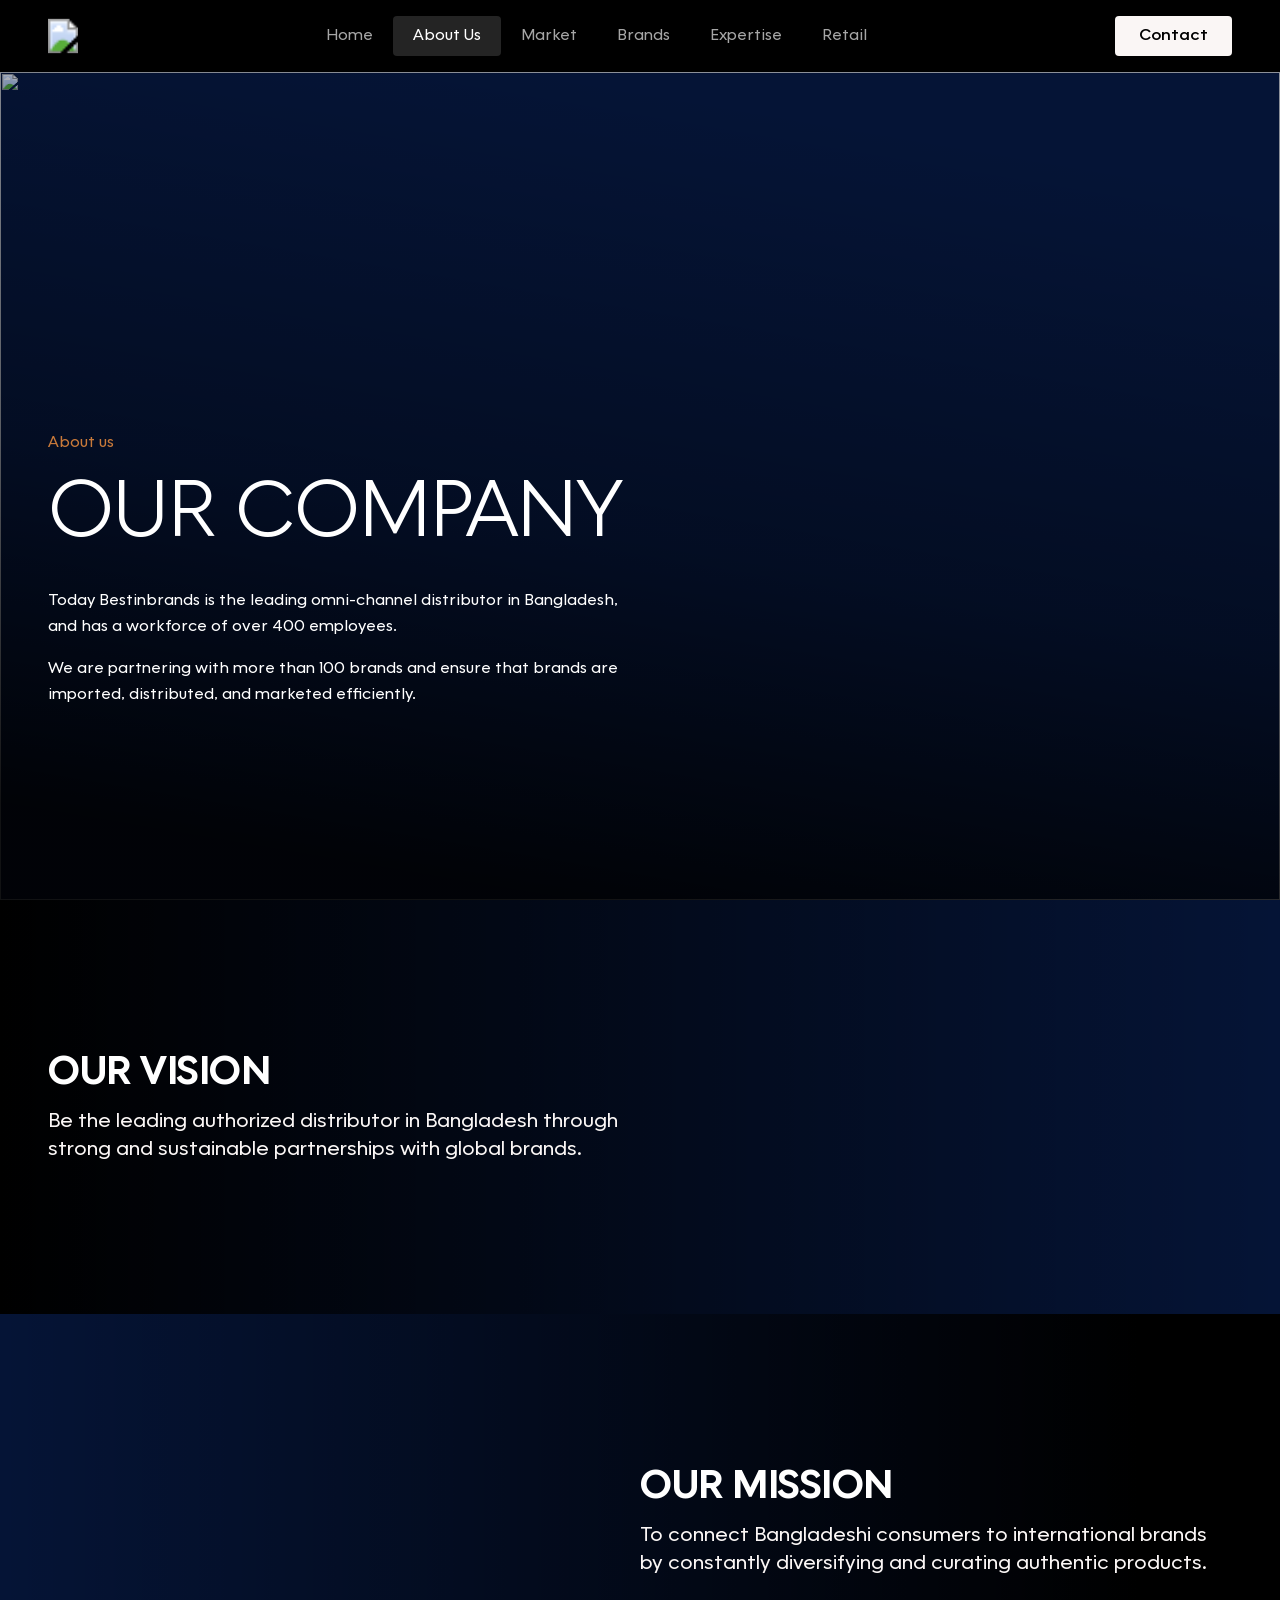
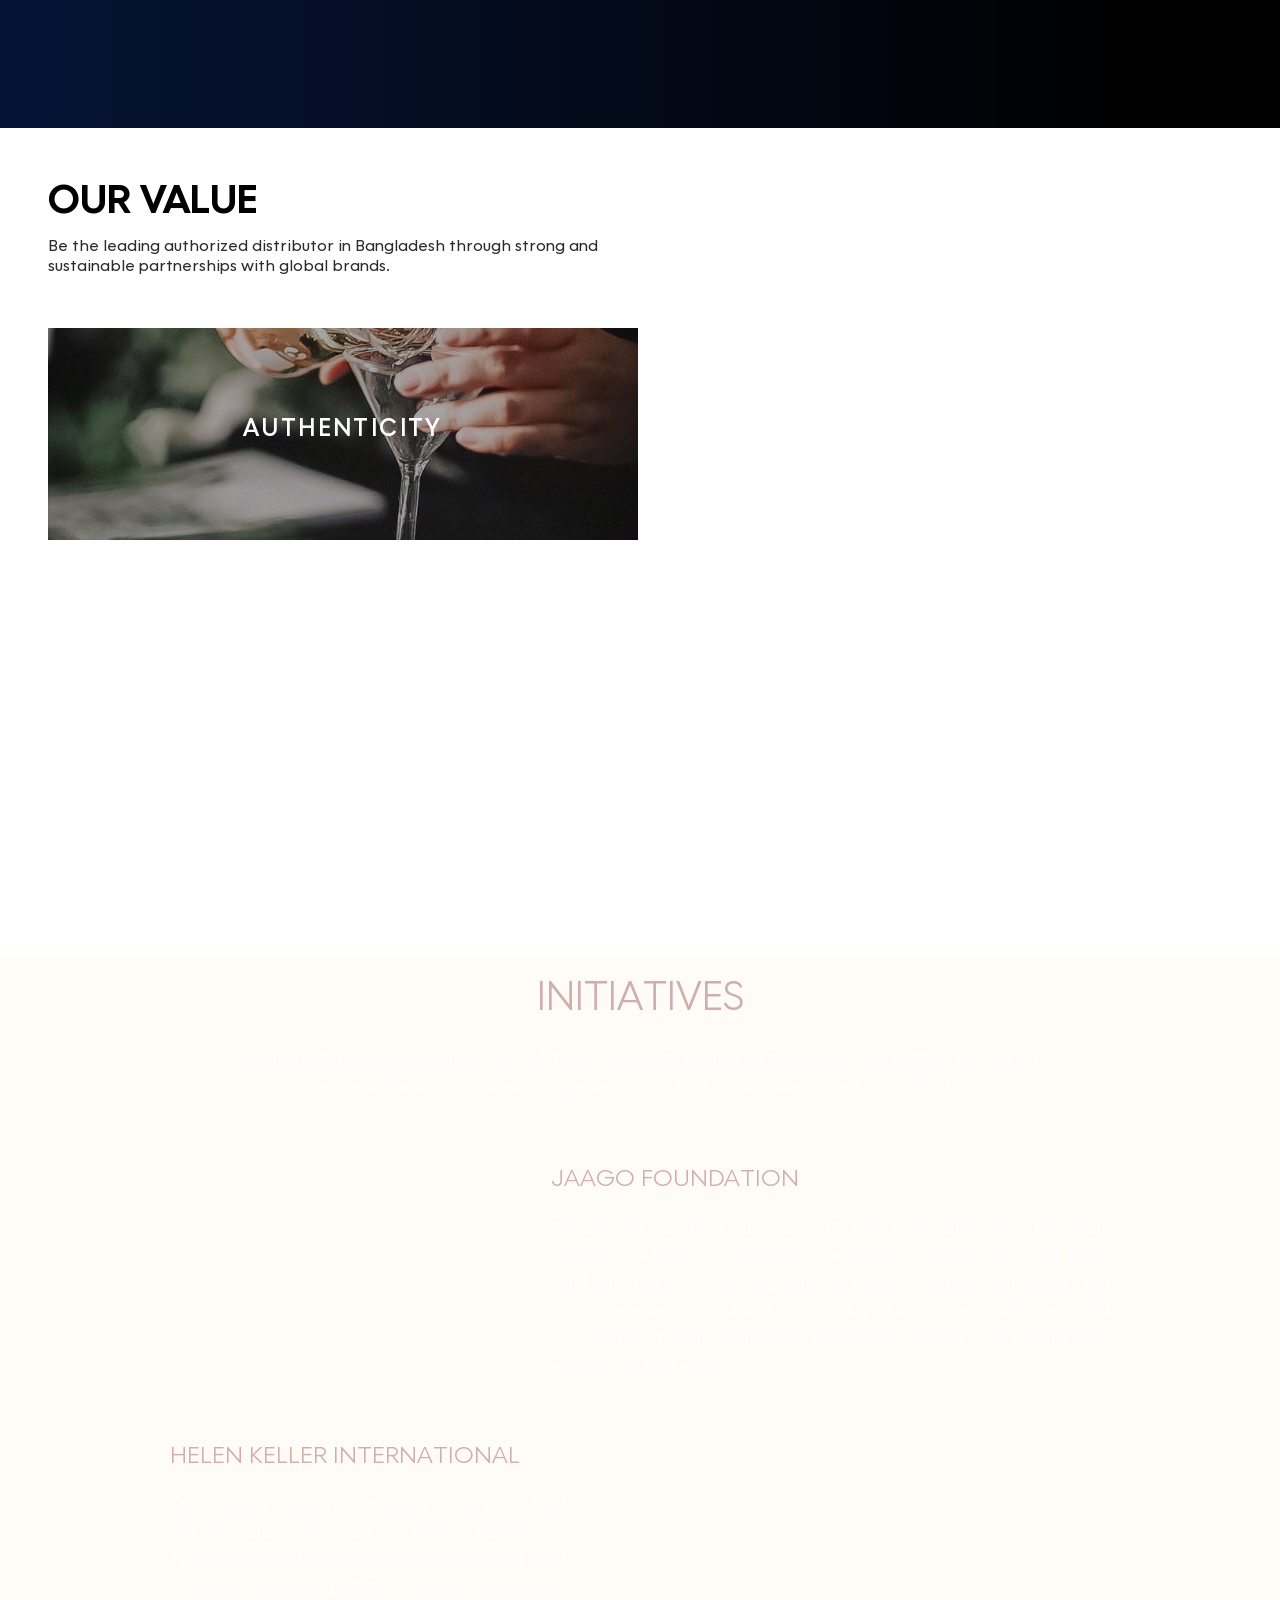
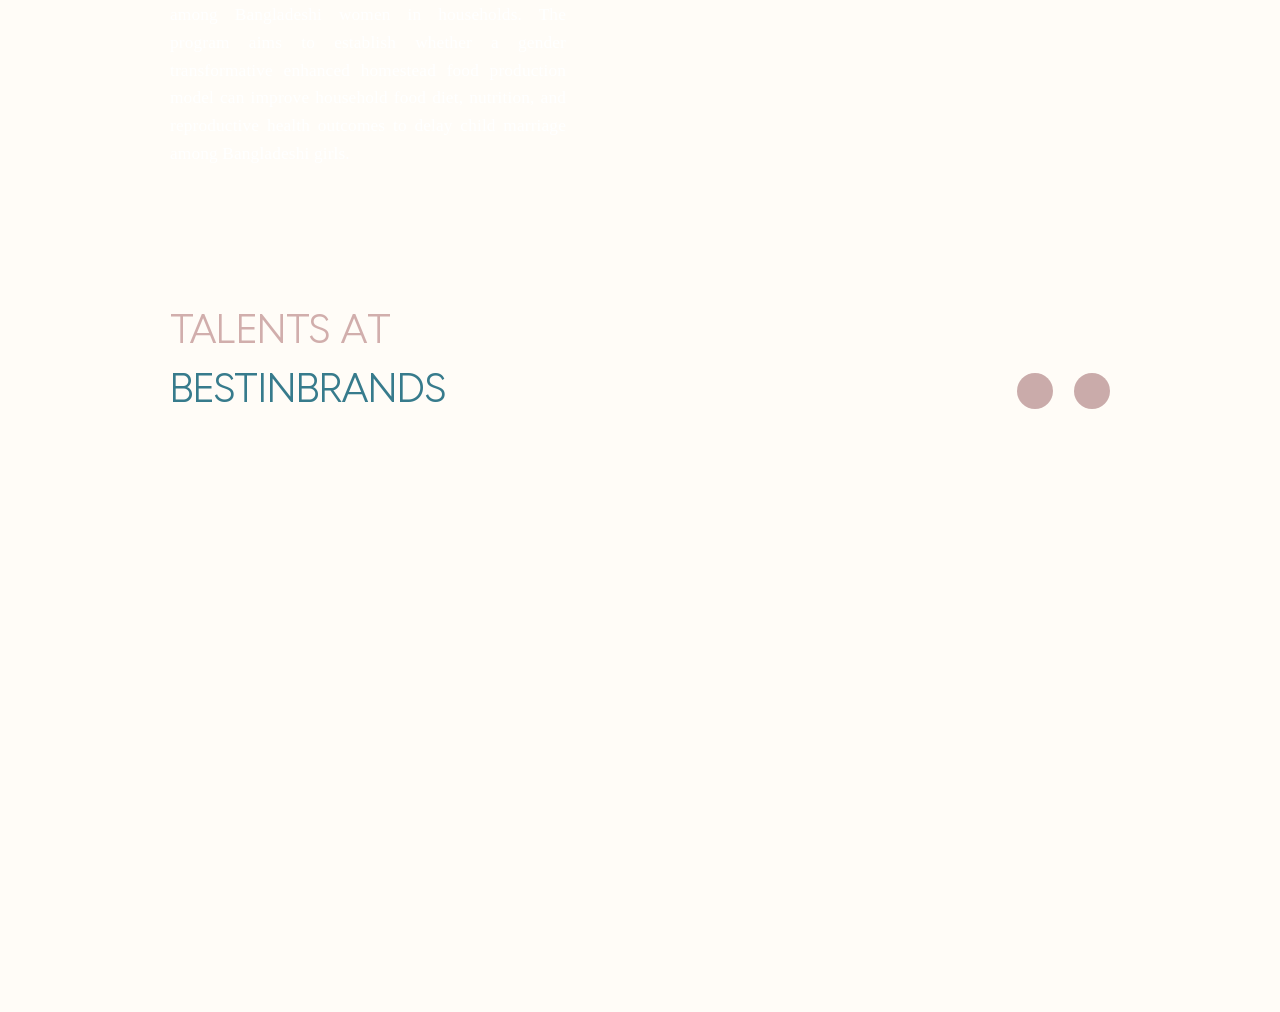
==== commit 328312ee: "feat: rebuild Footer, Market Statistics, Product Categories from Figma - Footer (Figma 150:103) on a" ====
--- a/extract/about-us/index.html
+++ b/extract/about-us/index.html
@@ -904,8 +904,12 @@
                         locked = true;
                         current = next;
                         sections[current].classList.add('is-in');
-                        // Reset incoming section's internal scroll so it always starts at top
-                        sections[current].scrollTop = 0;
+                        // Set internal scroll based on direction
+                        if (delta > 0) {
+                            sections[current].scrollTop = 0;
+                        } else {
+                            sections[current].scrollTop = sections[current].scrollHeight - sections[current].clientHeight;
+                        }
                         window.scrollTo({ top: sectionTop(current), behavior: 'smooth' });
                         setTimeout(() => { locked = false; }, LOCK_MS);
                     }
@@ -973,9 +977,13 @@
                         if (overflows) {
                             if (goingDown && !atBottom(sec)) { resetGate(); return; }
                             if (!goingDown && !atTop(sec)) { resetGate(); return; }
-                        }
-                        e.preventDefault();
-                        if (hitBoundary(dir)) {
+                            e.preventDefault();
+                            if (hitBoundary(dir)) {
+                                go(dir);
+                            }
+                        } else {
+                            e.preventDefault();
+                            resetGate();
                             go(dir);
                         }
                     }, { passive: false });
@@ -1006,8 +1014,11 @@
                         if (overflows) {
                             if (goingDown && !atBottom(sec)) { resetGate(); return; }
                             if (!goingDown && !atTop(sec)) { resetGate(); return; }
+                            if (hitBoundary(dir)) { go(dir); }
+                        } else {
+                            resetGate();
+                            go(dir);
                         }
-                        if (hitBoundary(dir)) { go(dir); }
                     });
 
                     // Keep `current` in sync if anchor links jump scroll
@@ -1518,8 +1529,8 @@
                     width: 100%;
                     font-weight: 400;
                     /* Cina GEO Regular */
-                    font-size: 18px;
-                    line-height: 24px;
+                    font-size: 20px;
+                    line-height: 28px;
                     color: #FAF6F5;
                     /* neutral/canvas */
                 }
@@ -1759,8 +1770,8 @@
                     margin: 0;
                     font-weight: 400;
                     /* Cina GEO Regular */
-                    font-size: 14px;
-                    line-height: 20px;
+                    font-size: 18px;
+                    line-height: 24px;
                     color: rgba(255, 255, 255, 0.85);
                     text-align: center;
                     max-width: 320px;
@@ -2137,175 +2148,324 @@
             </section> <!---------- Initiatives Section --------->
             <!---------- Talent At Section --------->
             <!-- ------------------------------------------------------------------- -->
-            <section class="group-talents-at-area"
-                style="background-image: url(https://bestinbrands.com/wp-content/themes/bib-website/assets/images/about-us-background-talents-at.png);">
-                <section class="talents-at-area">
-                    <div class="group-title-area">
-                        <div class="box-title-area">
-                            <h2 class="text-color">TALENTS AT</h2> <br>
-                            <h2>BESTINBRANDS</h2>
-                        </div>
-                        <div class="box-control-slider-area">
-                            <div class="group-control-area">
-                                <div class="control-slider button-prev">
-                                    <img src="https://bestinbrands.com/wp-content/themes/bib-website/assets/icon/icon-prev.svg"
-                                        alt="">
-                                </div>
-                                <div class="control-slider button-next">
-                                    <img src="https://bestinbrands.com/wp-content/themes/bib-website/assets/icon/icon-next.svg"
-                                        alt="">
+            <section class="bib-footer-wrapper">
+                <section class="group-talents-at-area"
+                    style="background-image: url(https://bestinbrands.com/wp-content/themes/bib-website/assets/images/about-us-background-talents-at.png);">
+                    <section class="talents-at-area">
+                        <div class="group-title-area">
+                            <div class="box-title-area">
+                                <h2 class="text-color">TALENTS AT</h2> <br>
+                                <h2>BESTINBRANDS</h2>
+                            </div>
+                            <div class="box-control-slider-area">
+                                <div class="group-control-area">
+                                    <div class="control-slider button-prev">
+                                        <img src="https://bestinbrands.com/wp-content/themes/bib-website/assets/icon/icon-prev.svg"
+                                            alt="">
+                                    </div>
+                                    <div class="control-slider button-next">
+                                        <img src="https://bestinbrands.com/wp-content/themes/bib-website/assets/icon/icon-next.svg"
+                                            alt="">
+                                    </div>
                                 </div>
                             </div>
                         </div>
-                    </div>
-                    <div class="group-slider-area talents-at-owl-carousel owl-carousel owl-theme">
-                        <div class="box-image-area">
-                            <img
-                                src="https://bestinbrands.com/wp-content/uploads/2023/09/about-us-page-talents-at-bestinbrands-image-1.png">
-                        </div>
-                        <div class="box-image-area">
-                            <img
-                                src="https://bestinbrands.com/wp-content/uploads/2023/09/about-us-page-talents-at-bestinbrands-image-2.png">
-                        </div>
-                    </div>
-                </section>
-            </section> <!---------- Talent At Section --------->
-        </section>
-
-
-        <div id="footer">
-
-            <!-- BIB Website Footer -->
-            <div class="back-to-top-button">
-                <img src="https://bestinbrands.com/wp-content/themes/bib-website/assets/icon/icon-arrow-up.svg"
-                    alt="icon back to top" width="10" height="10" loading="lazy">
-            </div>
-            <div class="footer-area">
-                <div class="group-box-top-areas">
-                    <div class="box-top-area  container-footer">
-                        <div class="group-box-top-area">
-                            <div class="group-logo-container">
-                                <a class="logo " href="">
-                                    <img src="https://bestinbrands.com/wp-content/themes/bib-website/assets/icon/icon-logo.svg"
-                                        alt="logo" width="10" height="10" loading="lazy" />
-                                    <span class="fw-100">BESTINBRANDS</span>
-                                </a>
+                        <div class="group-slider-area talents-at-owl-carousel owl-carousel owl-theme">
+                            <div class="box-image-area">
+                                <img
+                                    src="https://bestinbrands.com/wp-content/uploads/2023/09/about-us-page-talents-at-bestinbrands-image-1.png">
                             </div>
-                            <div class="group-button-container">
-                                <a class="logo transform-scale" href="https://bestinbrands.com/contact/">
-                                    <img class="bg"
-                                        src="https://bestinbrands.com/wp-content/themes/bib-website/assets/icon/cirle-bg.svg"
-                                        alt="icon arrow" width="10" height="10" loading="lazy" />
-                                    <img class="arrow"
-                                        src="https://bestinbrands.com/wp-content/themes/bib-website/assets/icon/arrow-no-bg.svg"
-                                        alt="icon arrow" width="10" height="10" loading="lazy" />
-                                    <span>CONTACT</span>
-                                </a>
+                            <div class="box-image-area">
+                                <img
+                                    src="https://bestinbrands.com/wp-content/uploads/2023/09/about-us-page-talents-at-bestinbrands-image-2.png">
                             </div>
                         </div>
-                    </div>
-                </div>
-                <div class="group-box-bot-areas">
-                    <div class="box-bot-area  container-footer">
-                        <div class="group-content-area">
-                            <div class="box-title-area">
-                                <h2>
-                                    BANGLADESH HQ
-                                </h2>
+                    </section>
+                </section> <!---------- Talent At Section --------->
+
+                <style>
+                    /* === bib-footer — Figma node 150:103 "Section / Footer" === */
+                    /* Talents fills first screen; footer scrolls in below within same section */
+                    .bib-footer-wrapper .group-talents-at-area {
+                        min-height: calc(100vh - 72px);
+                        height: auto !important;
+                        background-size: cover;
+                        background-position: center;
+                    }
+
+                    @supports (height: 100dvh) {
+                        .bib-footer-wrapper .group-talents-at-area {
+                            min-height: calc(100dvh - 72px);
+                        }
+                    }
+
+                    .bib-footer {
+                        background: #000;
+                        width: 100%;
+                        font-family: 'Cina GEO', sans-serif;
+                        font-style: normal;
+                    }
+
+                    .bib-footer__wrapper {
+                        max-width: 1440px;
+                        margin: 0 auto;
+                        padding: 0 48px;
+                        box-sizing: border-box;
+                    }
+
+                    /* Logo row — Figma: 2-col grid, grid-rows[99px], py-24 */
+                    .bib-footer__logo-row {
+                        padding: 24px 0;
+                        display: flex;
+                        align-items: center;
+                    }
+
+                    .bib-footer__logo-link {
+                        display: block;
+                        height: 66px;
+                        flex-shrink: 0;
+                    }
+
+                    .bib-footer__logo-link img {
+                        display: block;
+                        height: 100%;
+                        width: auto;
+                    }
+
+                    /* Dividers — Figma: 1px, #2d2b2a */
+                    .bib-footer__divider {
+                        height: 1px;
+                        background: #2d2b2a;
+                    }
+
+                    /* Content row — Figma: flex, gap-46, items-center, py-32, overflow-clip */
+                    .bib-footer__cols {
+                        display: flex;
+                        gap: 46px;
+                        align-items: flex-start;
+                        padding: 32px 0;
+                        overflow: hidden;
+                    }
+
+                    /* Column — Figma: flex-[1_0_0], flex-col, gap-30, items-start, min-w-0 */
+                    .bib-footer__col {
+                        flex: 1 0 0;
+                        display: flex;
+                        flex-direction: column;
+                        gap: 30px;
+                        align-items: flex-start;
+                        min-width: 0;
+                    }
+
+                    /* Column heading — Figma: Heading/H4, Medium 18px, 24lh, 18% ls, white */
+                    .bib-footer__col-heading {
+                        font-weight: 500;
+                        font-size: 18px;
+                        line-height: 24px;
+                        letter-spacing: 0.18em;
+                        color: #fff;
+                        text-transform: uppercase;
+                        margin: 0;
+                        padding: 0;
+                    }
+
+                    /* Column body — Figma: Body/MD, Regular 16px, 20lh, #dadada */
+                    .bib-footer__col-body {
+                        font-weight: 400;
+                        font-size: 16px;
+                        line-height: 20px;
+                        color: #dadada;
+                        margin: 0;
+                    }
+
+                    /* Sitemap grid — Figma: 2-col, gap-16, flex-[1_0_0] */
+                    .bib-footer__sitemap {
+                        display: grid;
+                        grid-template-columns: repeat(2, minmax(0, 1fr));
+                        gap: 16px;
+                        width: 100%;
+                        flex: 1 0 0;
+                        align-self: stretch;
+                    }
+
+                    /* Sitemap links — Figma: Regular 16px, 20lh, #faf6f5, 0 letter-spacing */
+                    .bib-footer__sitemap-link {
+                        font-family: 'Cina GEO', sans-serif;
+                        font-weight: 400;
+                        font-size: 16px;
+                        line-height: 20px;
+                        color: #faf6f5;
+                        text-decoration: none;
+                        display: block;
+                        letter-spacing: 0;
+                        transition: color 200ms ease;
+                    }
+
+                    .bib-footer__sitemap-link:hover {
+                        color: #fff;
+                    }
+
+                    /* Social icons row — Figma: flex, gap-16, items-start, flex-[1_0_0] */
+                    .bib-footer__socials {
+                        display: flex;
+                        gap: 16px;
+                        align-items: flex-start;
+                        flex: 1 0 0;
+                        align-self: stretch;
+                    }
+
+                    /* Each icon — Figma: 40×40px */
+                    .bib-footer__social-link {
+                        display: block;
+                        width: 40px;
+                        height: 40px;
+                        flex-shrink: 0;
+                        transition: opacity 200ms ease;
+                    }
+
+                    .bib-footer__social-link:hover {
+                        opacity: 0.8;
+                    }
+
+                    .bib-footer__social-link img {
+                        display: block;
+                        width: 100%;
+                        height: 100%;
+                    }
+
+                    /* Copyright row — Figma: flex, items-center, justify-center, py-24, overflow-clip */
+                    .bib-footer__copyright-row {
+                        padding: 24px 0;
+                        display: flex;
+                        align-items: center;
+                        justify-content: center;
+                        overflow: hidden;
+                    }
+
+                    /* Copyright — Figma: Label/Caption, Regular 12px, 16lh, #dadada, nowrap */
+                    .bib-footer__copyright {
+                        font-weight: 400;
+                        font-size: 12px;
+                        line-height: 16px;
+                        color: #dadada;
+                        white-space: nowrap;
+                        letter-spacing: 0;
+                    }
+
+                    /* Mobile */
+                    @media (max-width: 768px) {
+                        .bib-footer__wrapper {
+                            padding: 0 24px;
+                        }
+
+                        .bib-footer__cols {
+                            flex-direction: column;
+                            gap: 32px;
+                        }
+
+                        .bib-footer__col {
+                            flex: none;
+                            width: 100%;
+                        }
+
+                        .bib-footer__logo-link {
+                            height: 44px;
+                        }
+                    }
+                </style>
+
+                <footer class="bib-footer" aria-label="Site footer">
+                    <div class="bib-footer__wrapper">
+
+                        <!-- Logo row -->
+                        <div class="bib-footer__logo-row">
+                            <a href="/home/" class="bib-footer__logo-link" aria-label="BestinBrands home">
+                                <img src="img/footer-logo.svg" alt="BestinBrands" loading="lazy">
+                            </a>
+                        </div>
+
+                        <!-- Divider -->
+                        <div class="bib-footer__divider" role="separator"></div>
+
+                        <!-- 5-column content row -->
+                        <div class="bib-footer__cols">
+
+                            <!-- Bangladesh HQ -->
+                            <div class="bib-footer__col">
+                                <h3 class="bib-footer__col-heading">Bangladesh HQ</h3>
+                                <p class="bib-footer__col-body">Green Grandeur - 58E - R19 - 5th floor - Kamal Ataturk
+                                    Avenue - Banani, 1213. Dhaka - Bangladesh</p>
                             </div>
-                            <div class="box-content-area">
-                                <span>Green Grandeur - 58E - R19 - 5th floor - Kamal Ataturk Avenue - Banani, 1213.
-                                    Dhaka - Bangladesh</span>
+
+                            <!-- Singapore -->
+                            <div class="bib-footer__col">
+                                <h3 class="bib-footer__col-heading">Singapore</h3>
+                                <p class="bib-footer__col-body">North Bridge Road, #21-05, High Street Centre, 179094 -
+                                    Singapore</p>
                             </div>
-                        </div>
-                        <div class="group-content-area">
-                            <div class="box-title-area">
-                                <h2>
-                                    SINGAPORE
-                                </h2>
+
+                            <!-- Dubai -->
+                            <div class="bib-footer__col">
+                                <h3 class="bib-footer__col-heading">Dubai</h3>
+                                <p class="bib-footer__col-body">Best in Brands Office - unit 113 Sheikh Zayed Road Al
+                                    Quoz Commercial and Office Bldg Dubai, Al Quoz United Arab Emirates</p>
                             </div>
-                            <div class="box-content-area">
-                                <span>North Bridge Road, #21-05, High Street Centre, 179094 - Singapore</span>
+
+                            <!-- Sitemap -->
+                            <div class="bib-footer__col">
+                                <h3 class="bib-footer__col-heading">Sitemap</h3>
+                                <nav class="bib-footer__sitemap" aria-label="Footer navigation">
+                                    <a class="bib-footer__sitemap-link" href="/home/">Home</a>
+                                    <a class="bib-footer__sitemap-link" href="/about-us/">About us</a>
+                                    <a class="bib-footer__sitemap-link" href="/market/">Market</a>
+                                    <a class="bib-footer__sitemap-link"
+                                        href="https://bestinbrands.com/brands/">Brands</a>
+                                    <a class="bib-footer__sitemap-link"
+                                        href="https://bestinbrands.com/expertise/">Expertise</a>
+                                    <a class="bib-footer__sitemap-link"
+                                        href="https://bestinbrands.com/retail/">Retail</a>
+                                </nav>
                             </div>
-                        </div>
-                        <div class="group-content-area">
-                            <div class="box-title-area">
-                                <h2>
-                                    DUBAI
-                                </h2>
-                            </div>
-                            <div class="box-content-area">
-                                <span>
-                                    Best in Brands Office - unit 113
-                                    Sheikh Zayed Road
-                                    Al Quoz Commercial and Office Bldg
-                                    Dubai, Al Quoz
-                                    United Arab Emirates
-                                </span>
-                            </div>
-                        </div>
-                        <div class="group-content-area">
-                            <div class="box-title-area">
-                                <h2>
-                                    SITEMAP
-                                </h2>
-                            </div>
-                            <div class="box-content-area">
-                                <div class="group-menu-area">
-                                    <a class="col-6" href="/home/">Home</a>
-
-                                    <a class="col-6" href="/about-us/">About Us</a>
-
-                                    <a class="col-6" href="/market/">Market</a>
-
-                                    <a class="col-6" href="https://bestinbrands.com/brands/">Brands</a>
-
-                                    <a class="col-6" href="https://bestinbrands.com/expertise/">Expertise</a>
-
-                                    <a class="col-6" href="https://bestinbrands.com/retail/">Retail</a>
-
-
+
+                            <!-- Follow Us -->
+                            <div class="bib-footer__col">
+                                <h3 class="bib-footer__col-heading">Follow Us</h3>
+                                <div class="bib-footer__socials">
+                                    <a class="bib-footer__social-link"
+                                        href="https://www.facebook.com/BestinbrandsBangladesh/" aria-label="Facebook"
+                                        target="_blank" rel="noopener">
+                                        <img src="img/icon-social-fb.svg" alt="" width="40" height="40" loading="lazy">
+                                    </a>
+                                    <a class="bib-footer__social-link"
+                                        href="https://www.linkedin.com/company/bestinbrands/" aria-label="LinkedIn"
+                                        target="_blank" rel="noopener">
+                                        <img src="img/icon-social-li.svg" alt="" width="40" height="40" loading="lazy">
+                                    </a>
+                                    <a class="bib-footer__social-link" href="https://www.youtube.com/@BestinBrands"
+                                        aria-label="YouTube" target="_blank" rel="noopener">
+                                        <img src="img/icon-social-yt.svg" alt="" width="40" height="40" loading="lazy">
+                                    </a>
+                                    <a class="bib-footer__social-link" href="https://www.instagram.com/bestinbrands/"
+                                        aria-label="Instagram" target="_blank" rel="noopener">
+                                        <img src="img/icon-social-ig.svg" alt="" width="40" height="40" loading="lazy">
+                                    </a>
                                 </div>
                             </div>
+
                         </div>
-                        <div class="group-content-area">
-                            <div class="box-title-area">
-                                <h2>
-                                    FOLLOW US
-                                </h2>
-                            </div>
-                            <div class="box-content-area">
-                                <div class="group-socials-area">
-                                    <a class="socials-area" href="https://www.facebook.com/BestinbrandsBangladesh/">
-                                        <img src="https://bestinbrands.com/wp-content/themes/bib-website/assets/icon/Facebook.svg"
-                                            alt="icon-facebook" width="10" height="10" loading="lazy">
-                                    </a>
-                                    <a class="socials-area" href="https://www.linkedin.com/company/bestinbrands/">
-                                        <img src="https://bestinbrands.com/wp-content/themes/bib-website/assets/icon/lin.svg"
-                                            alt="icon-linkedin" width="10" height="10" loading="lazy">
-                                    </a>
-                                    <a class="socials-area" href="https://www.youtube.com/@BestinBrands">
-                                        <img src="https://bestinbrands.com/wp-content/themes/bib-website/assets/icon/Youtube.svg"
-                                            alt="icon-Youtube" width="10" height="10" loading="lazy">
-                                    </a>
-                                    <a class="socials-area" href="https://www.instagram.com/bestinbrands/">
-                                        <img src="https://bestinbrands.com/wp-content/themes/bib-website/assets/icon/Instargram.svg"
-                                            alt="icon-Instargram" width="10" height="10" loading="lazy">
-                                    </a>
-                                </div>
-
-                            </div>
+
+                        <!-- Divider -->
+                        <div class="bib-footer__divider" role="separator"></div>
+
+                        <!-- Copyright row -->
+                        <div class="bib-footer__copyright-row">
+                            <span class="bib-footer__copyright">2025 Copyright © BestInBrands Pte.Ltd</span>
                         </div>
+
                     </div>
-                </div>
-                <div class="group-copy-right-areas">
-                    <div class="group-copy-right  container-footer">
-                        <span>2025 Copyright © BestInBrands Pte.Ltd</span>
-                    </div>
-                </div>
-            </div> <!-- BIB Website Footer -->
-
-        </div>
+                </footer>
+            </section> <!-- .bib-footer-wrapper -->
+        </section> <!-- #about-us-page -->
     </div><!-- #page -->
 
     <script data-wpmeteor-after="REORDER" type="javascript/blocked" data-wpmeteor-type="text/javascript"
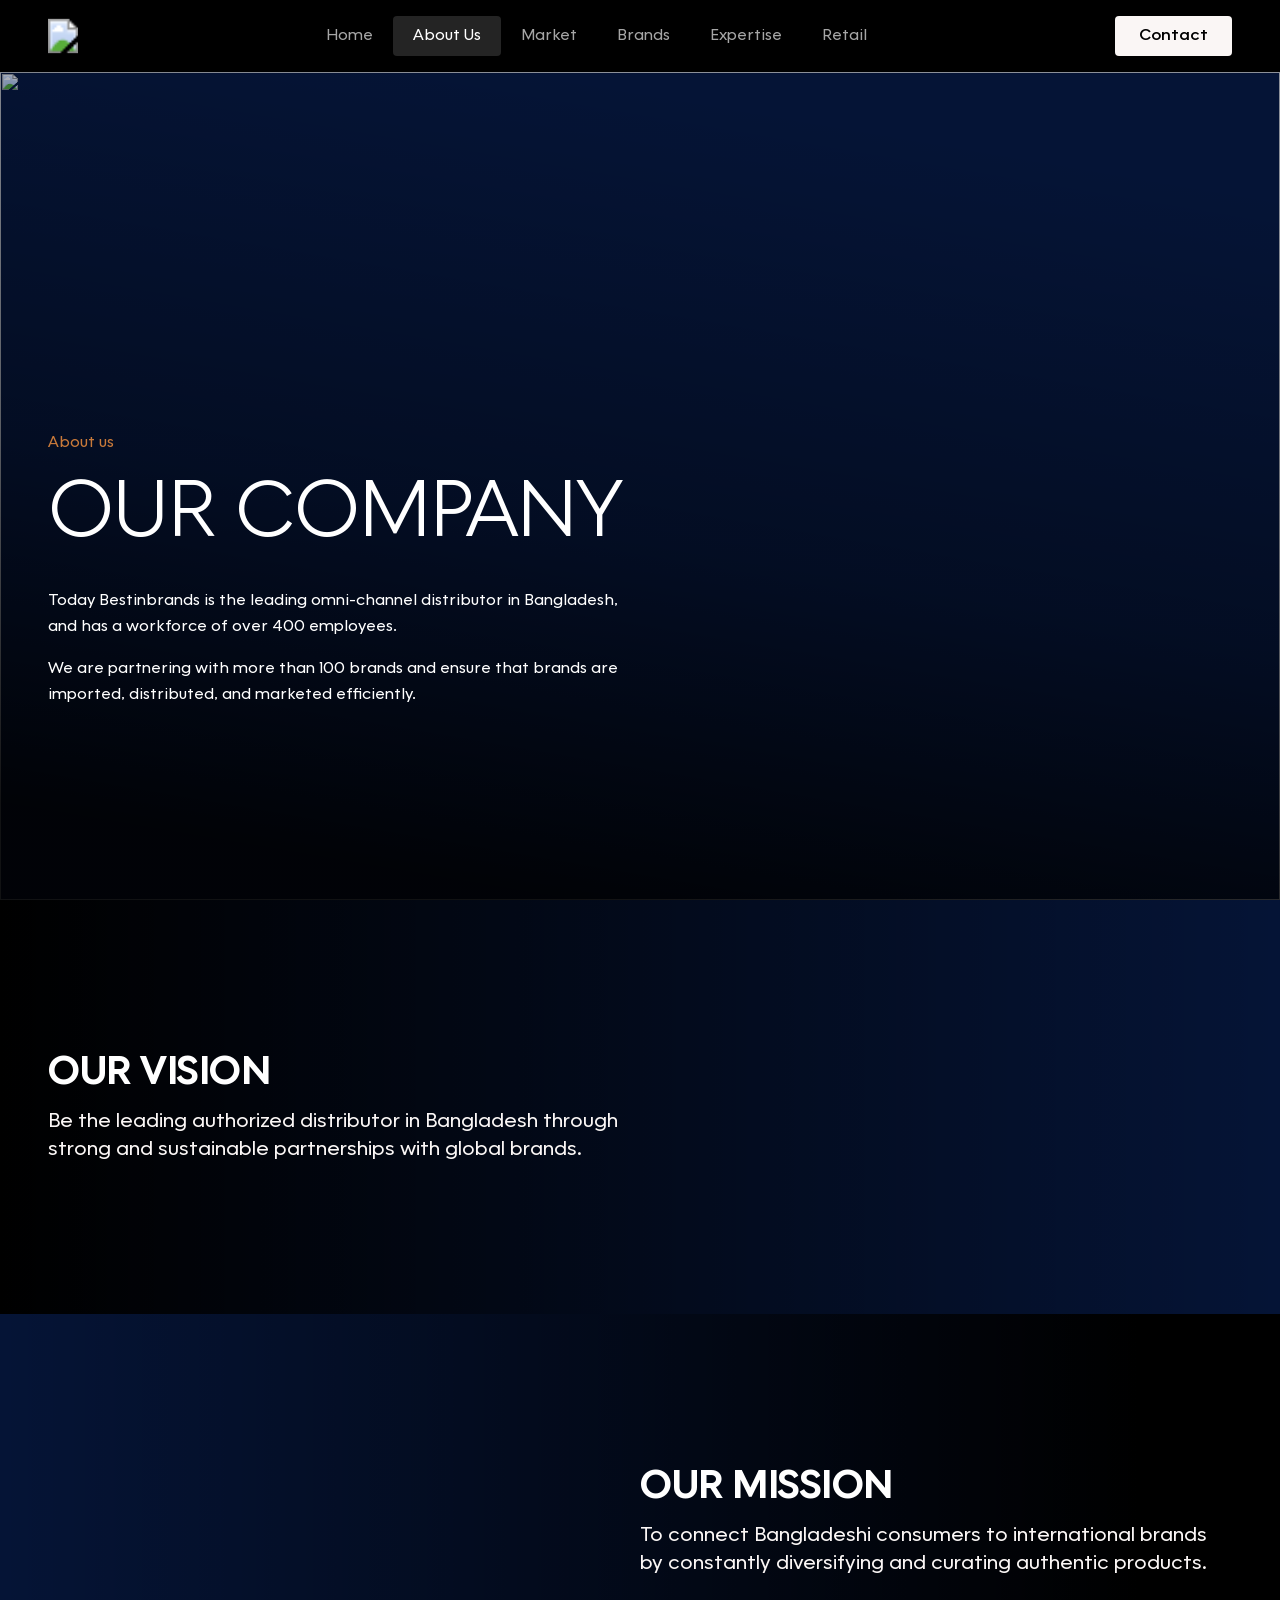
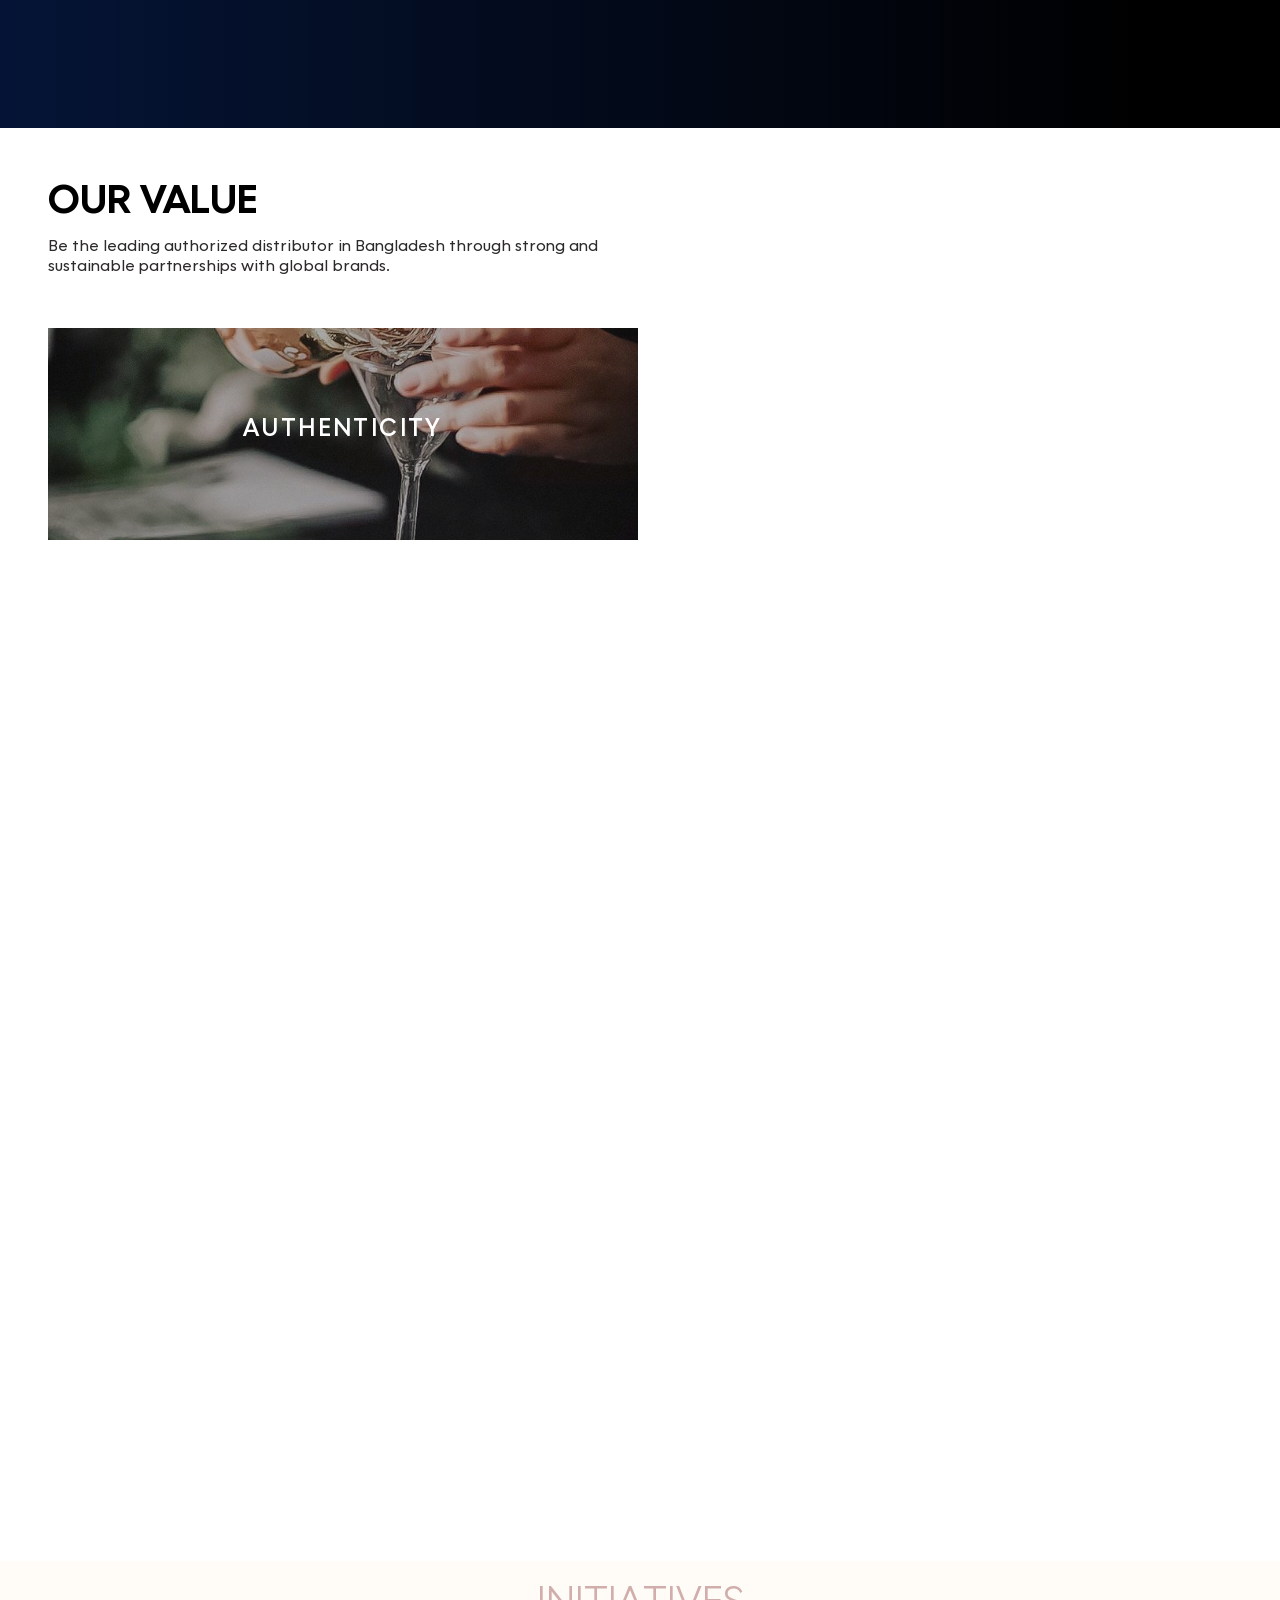
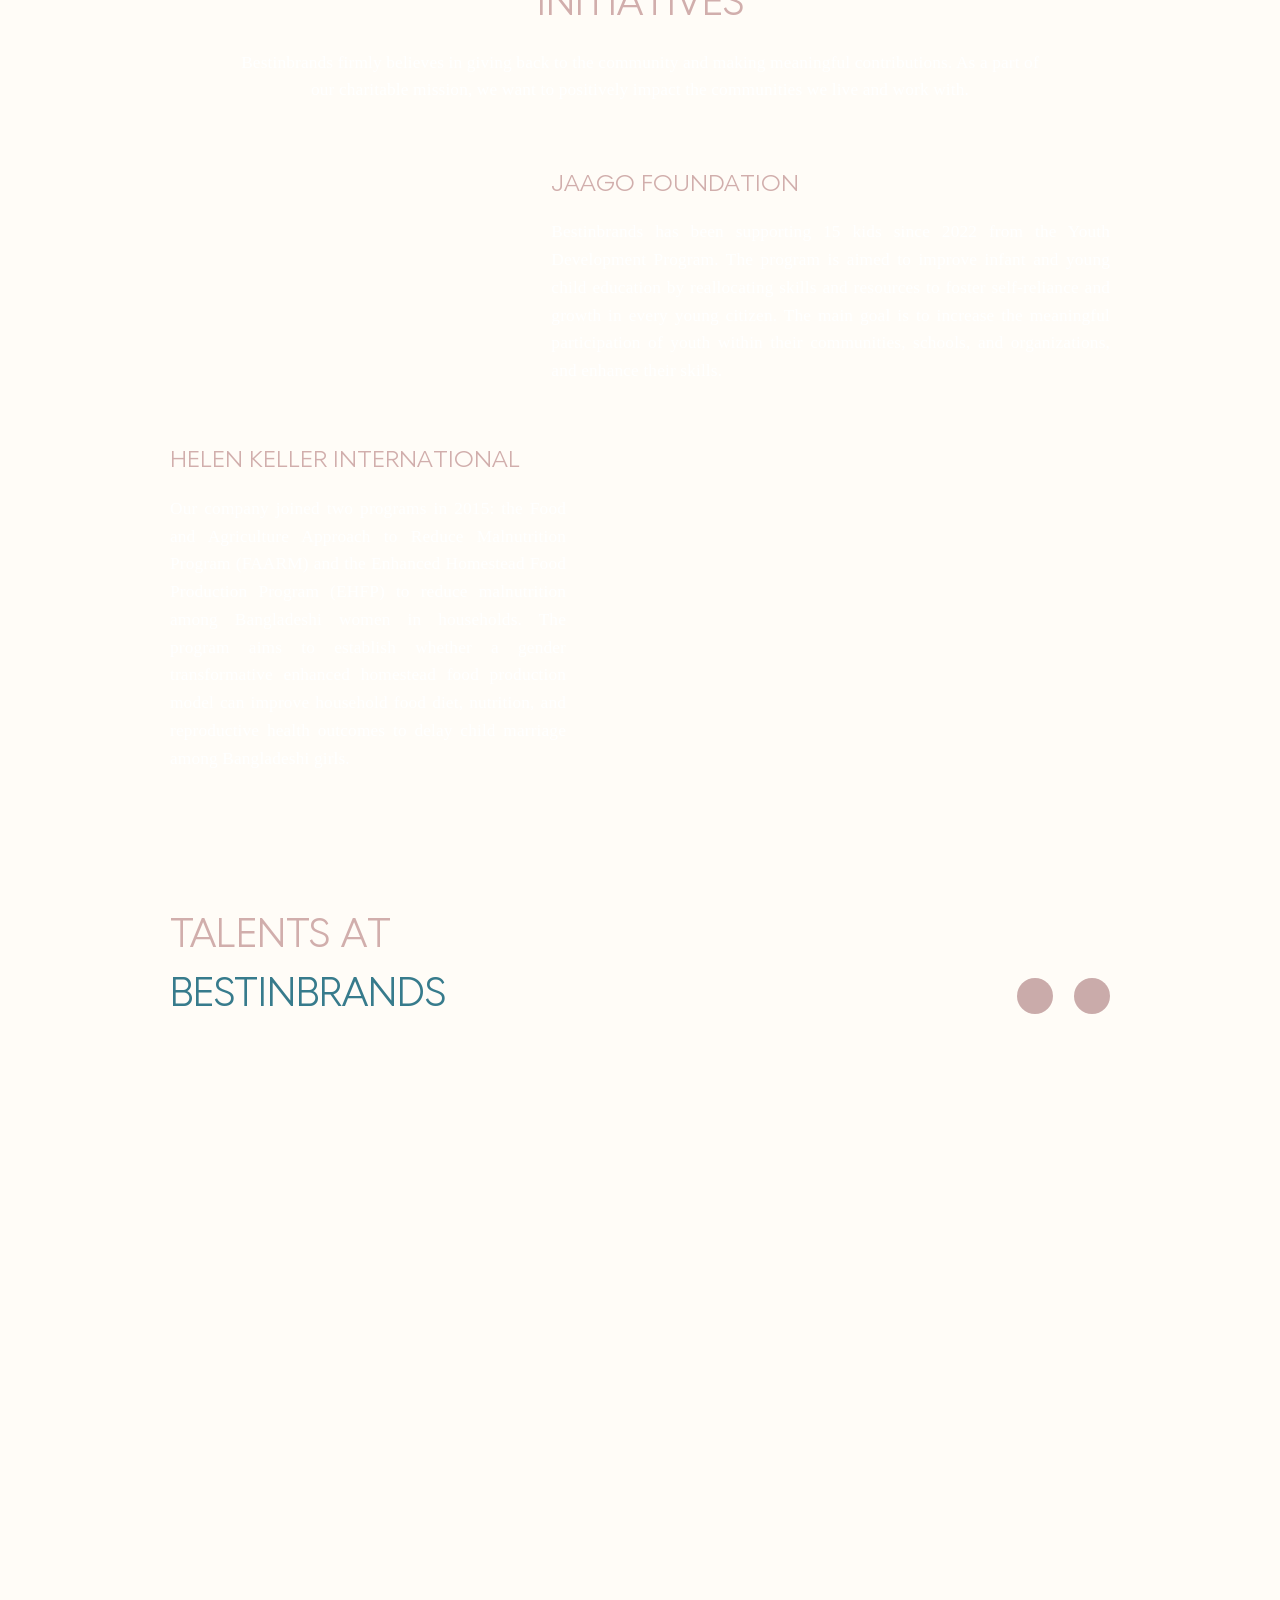
==== commit 56ca2769: "Fix cross-platform scroll engine + bib-value sizing - Rewrite wheel handler: idle-gap detection, cap" ====
--- a/extract/about-us/index.html
+++ b/extract/about-us/index.html
@@ -785,26 +785,19 @@
 
         <style>
             /* Each top-level section fills the viewport (minus fixed-nav 72px).
-               If its content exceeds that height, the section scrolls internally;
-               JS only advances to the next section when internal scroll hits a boundary. */
+               No internal scroll — sections grow with content; JS engine handles
+               whether to scroll content via translateY or advance to next section. */
             #about-us-page>section,
             .bib-our-company {
                 min-height: calc(100vh - 72px);
-                height: calc(100vh - 72px);
-                max-height: calc(100vh - 72px);
                 scroll-margin-top: 72px;
-                overflow-y: auto;
-                overscroll-behavior: contain;
-            }
-
-            /* Modern browsers: use dynamic viewport height for accuracy */
-            @supports (height: 100dvh) {
-
+                overflow: visible;
+            }
+
+            @supports (min-height: 100dvh) {
                 #about-us-page>section,
                 .bib-our-company {
                     min-height: calc(100dvh - 72px);
-                    height: calc(100dvh - 72px);
-                    max-height: calc(100dvh - 72px);
                 }
             }
 
@@ -853,29 +846,27 @@
         </style>
         <script>
             (function () {
-                // Force scroll to top on reload to prevent stale scroll position
                 if ('scrollRestoration' in history) history.scrollRestoration = 'manual';
                 window.scrollTo(0, 0);
 
                 const reduced = matchMedia('(prefers-reduced-motion: reduce)').matches;
-                document.addEventListener('DOMContentLoaded', init);
+                if (document.readyState === 'loading') {
+                    document.addEventListener('DOMContentLoaded', init);
+                } else {
+                    init();
+                }
 
                 function init() {
                     const sections = [...document.querySelectorAll('#about-us-page > section')];
                     if (!sections.length) return;
 
-                    // First section is always revealed (CSS ensures it, but also set the class)
                     sections[0].classList.add('is-in');
 
-                    // Reveal other sections as they enter
                     if ('IntersectionObserver' in window && !reduced) {
                         const io = new IntersectionObserver((entries) => {
                             entries.forEach(e => {
-                                if (e.isIntersecting) {
-                                    e.target.classList.add('is-in');
-                                } else {
-                                    e.target.classList.remove('is-in');
-                                }
+                                if (e.isIntersecting) e.target.classList.add('is-in');
+                                else e.target.classList.remove('is-in');
                             });
                         }, { threshold: 0.15 });
                         sections.forEach(s => io.observe(s));
@@ -885,120 +876,112 @@
 
                     if (reduced) return;
 
-                    // Take over scrolling: one wheel-tick / swipe / arrow = jump one section.
                     const NAV_OFFSET = 72;
-                    const LOCK_MS = 1100;
+                    const LOCK_MS = 1000;       // section transition animation length
+                    const IDLE_MS = 180;        // gap that counts as "user released wheel"
+                    const OVERFLOW_TOL = 80;    // ignore minor overflows (font/subpixel diffs across OS)
+                    const BOUNDARY_TOL = 8;     // px tolerance for at-edge detection
+
                     let current = 0;
                     let locked = false;
+                    let armedDir = 0;           // direction the boundary is armed for; 0 = not armed
+                    let lastWheelAt = 0;
                     let touchStartY = null;
 
-                    function sectionTop(i) {
-                        const rect = sections[i].getBoundingClientRect();
-                        return rect.top + window.pageYOffset - NAV_OFFSET;
+                    const winView = () => window.innerHeight - NAV_OFFSET;
+                    function sectionTopY(i) {
+                        return sections[i].getBoundingClientRect().top + window.pageYOffset - NAV_OFFSET;
+                    }
+                    function getCurrent() {
+                        const y = window.pageYOffset + NAV_OFFSET + 1;
+                        for (let i = sections.length - 1; i >= 0; i--) {
+                            if (y >= sectionTopY(i)) return i;
+                        }
+                        return 0;
+                    }
+                    function tall(sec) { return sec.offsetHeight > winView() + OVERFLOW_TOL; }
+                    function atSectionTop(i) {
+                        return window.pageYOffset <= sectionTopY(i) + BOUNDARY_TOL;
+                    }
+                    function atSectionBottom(i) {
+                        const sec = sections[i];
+                        const maxScroll = sectionTopY(i) + sec.offsetHeight - winView();
+                        return window.pageYOffset >= maxScroll - BOUNDARY_TOL;
                     }
 
                     function go(delta) {
                         if (locked) return;
-                        const next = Math.max(0, Math.min(sections.length - 1, current + delta));
-                        if (next === current) return;
+                        const idx = getCurrent();
+                        const next = Math.max(0, Math.min(sections.length - 1, idx + delta));
+                        if (next === idx) return;
                         locked = true;
+                        armedDir = 0;
                         current = next;
-                        sections[current].classList.add('is-in');
-                        // Set internal scroll based on direction
-                        if (delta > 0) {
-                            sections[current].scrollTop = 0;
-                        } else {
-                            sections[current].scrollTop = sections[current].scrollHeight - sections[current].clientHeight;
+                        sections[next].classList.add('is-in');
+                        window.scrollTo({ top: sectionTopY(next), behavior: 'smooth' });
+                        setTimeout(() => { locked = false; }, LOCK_MS);
+                    }
+
+                    /* Wheel handler — sections stack naturally; window does the scrolling.
+                       Short section (fits viewport): wheel = jump.
+                       Tall section (taller than viewport):
+                         mid-content → let window scroll natively
+                         at edge     → swallow first gesture; next gesture jumps. */
+                    function onWheel(e) {
+                        if (locked) { e.preventDefault(); return; }
+
+                        const norm = e.deltaMode === 1 ? e.deltaY * 40
+                                   : e.deltaMode === 2 ? e.deltaY * 800
+                                   : e.deltaY;
+                        if (Math.abs(norm) < 4) return;
+
+                        const idx = getCurrent();
+                        const sec = sections[idx];
+                        const dir = norm > 0 ? 1 : -1;
+                        const now = performance.now();
+                        const idle = (now - lastWheelAt) > IDLE_MS;
+                        lastWheelAt = now;
+
+                        if (!tall(sec)) {
+                            e.preventDefault();
+                            if (idle) go(dir);
+                            return;
                         }
-                        window.scrollTo({ top: sectionTop(current), behavior: 'smooth' });
-                        setTimeout(() => { locked = false; }, LOCK_MS);
-                    }
-
-                    // Section's content overflows when scrollHeight > clientHeight
-                    function atTop(sec) { return sec.scrollTop <= 0; }
-                    function atBottom(sec) { return sec.scrollTop + sec.clientHeight >= sec.scrollHeight - 1; }
-
-                    /* Two-phase boundary gate:
-                       Phase 1 — scroll hits section top/bottom → STOP. All further
-                                 scroll events in the same direction are swallowed for
-                                 COOLDOWN ms. This is the "hard stop" the user feels.
-                       Phase 2 — after the cooldown expires the gate is "ready". The
-                                 next scroll input in the same direction commits the
-                                 section jump.
-                       If the user scrolls in the opposite direction or stops scrolling
-                       for EXPIRE ms, everything resets. */
-                    const COOLDOWN = 800;   // ms — how long the boundary absorbs scrolls
-                    const EXPIRE = 2000;  // ms — gate resets if user stops scrolling
-
-                    let gateDir = 0;      // direction that triggered the gate
-                    let gateReady = false;   // true after cooldown elapsed
-                    let gateCooldownId = null;
-                    let gateExpireId = null;
-
-                    function resetGate() {
-                        gateDir = 0;
-                        gateReady = false;
-                        clearTimeout(gateCooldownId);
-                        clearTimeout(gateExpireId);
-                    }
-
-                    function hitBoundary(dir) {
-                        // Different direction — restart
-                        if (gateDir !== dir) {
-                            resetGate();
-                            gateDir = dir;
-                            // Start cooldown — gate becomes "ready" after COOLDOWN ms
-                            gateCooldownId = setTimeout(() => { gateReady = true; }, COOLDOWN);
-                            // Expire timer — if nothing happens for too long, reset
-                            gateExpireId = setTimeout(resetGate, EXPIRE);
-                            return false;
+
+                        const goingDown = dir > 0;
+                        const canScrollInside =
+                            (goingDown && !atSectionBottom(idx)) ||
+                            (!goingDown && !atSectionTop(idx));
+
+                        if (canScrollInside) {
+                            armedDir = 0;
+                            return;                  // let window scroll naturally inside tall section
                         }
-                        // Same direction — refresh the expire timer
-                        clearTimeout(gateExpireId);
-                        gateExpireId = setTimeout(resetGate, EXPIRE);
-
-                        if (gateReady) {
-                            // Cooldown has passed and user scrolled again — commit!
-                            resetGate();
-                            return true;
-                        }
-                        // Still in cooldown — absorb the event
-                        return false;
-                    }
-
-                    // Wheel — let the active section scroll internally; at the boundary,
-                    // require a pause then a fresh scroll to advance.
-                    window.addEventListener('wheel', (e) => {
-                        if (Math.abs(e.deltaY) < 8) return;
-                        const sec = sections[current];
-                        const goingDown = e.deltaY > 0;
-                        const dir = goingDown ? 1 : -1;
-                        const overflows = sec.scrollHeight > sec.clientHeight + 1;
-                        if (overflows) {
-                            if (goingDown && !atBottom(sec)) { resetGate(); return; }
-                            if (!goingDown && !atTop(sec)) { resetGate(); return; }
-                            e.preventDefault();
-                            if (hitBoundary(dir)) {
-                                go(dir);
-                            }
-                        } else {
-                            e.preventDefault();
-                            resetGate();
-                            go(dir);
-                        }
-                    }, { passive: false });
-
-                    // Keys
+
+                        e.preventDefault();
+                        if (armedDir !== dir) { armedDir = dir; return; }
+                        if (idle) { go(dir); return; }
+                    }
+                    // Dedupe so multiple listeners (window + document + sections) only run handler once per event.
+                    const _seen = new WeakSet();
+                    const _core = onWheel;
+                    const _wrapped = function (e) {
+                        if (_seen.has(e)) return;
+                        _seen.add(e);
+                        _core(e);
+                    };
+                    // Capture phase + non-passive — intercept before any native overflow scroll fires.
+                    window.addEventListener('wheel', _wrapped, { passive: false, capture: true });
+                    document.addEventListener('wheel', _wrapped, { passive: false, capture: true });
+                    sections.forEach(s => s.addEventListener('wheel', _wrapped, { passive: false, capture: true }));
+
                     window.addEventListener('keydown', (e) => {
-                        const next = ['ArrowDown', 'PageDown', ' '];
-                        const prev = ['ArrowUp', 'PageUp'];
-                        if (next.includes(e.key)) { e.preventDefault(); go(1); }
-                        else if (prev.includes(e.key)) { e.preventDefault(); go(-1); }
+                        if (['ArrowDown', 'PageDown', ' '].includes(e.key)) { e.preventDefault(); go(1); }
+                        else if (['ArrowUp', 'PageUp'].includes(e.key)) { e.preventDefault(); go(-1); }
                         else if (e.key === 'Home') { e.preventDefault(); go(-current); }
                         else if (e.key === 'End') { e.preventDefault(); go(sections.length - 1 - current); }
                     });
 
-                    // Touch — same two-phase gate logic as wheel
                     window.addEventListener('touchstart', (e) => {
                         touchStartY = e.touches[0].clientY;
                     }, { passive: true });
@@ -1006,31 +989,19 @@
                         if (touchStartY === null) return;
                         const dy = touchStartY - e.changedTouches[0].clientY;
                         touchStartY = null;
-                        if (Math.abs(dy) <= 40) return;
-                        const sec = sections[current];
-                        const goingDown = dy > 0;
-                        const dir = goingDown ? 1 : -1;
-                        const overflows = sec.scrollHeight > sec.clientHeight + 1;
-                        if (overflows) {
-                            if (goingDown && !atBottom(sec)) { resetGate(); return; }
-                            if (!goingDown && !atTop(sec)) { resetGate(); return; }
-                            if (hitBoundary(dir)) { go(dir); }
-                        } else {
-                            resetGate();
-                            go(dir);
-                        }
+                        if (Math.abs(dy) <= 40 || locked) return;
+
+                        const idx = getCurrent();
+                        const sec = sections[idx];
+                        const dir = dy > 0 ? 1 : -1;
+                        if (!tall(sec)) { go(dir); return; }
+                        if (dir > 0 && atSectionBottom(idx)) { go(1); return; }
+                        if (dir < 0 && atSectionTop(idx)) { go(-1); return; }
                     });
 
-                    // Keep `current` in sync if anchor links jump scroll
                     window.addEventListener('scroll', () => {
                         if (locked) return;
-                        const y = window.pageYOffset + NAV_OFFSET + 1;
-                        let nearest = 0, best = Infinity;
-                        sections.forEach((s, i) => {
-                            const dist = Math.abs(s.getBoundingClientRect().top + window.pageYOffset - NAV_OFFSET - y + NAV_OFFSET);
-                            if (dist < best) { best = dist; nearest = i; }
-                        });
-                        current = nearest;
+                        current = getCurrent();
                     }, { passive: true });
                 }
             })();
@@ -1657,9 +1628,13 @@
                     box-sizing: border-box;
                 }
 
-                .bib-value {
+                #about-us-page > section.bib-value {
                     width: 100%;
+                    height: auto;
+                    min-height: 0;
+                    max-height: none;
                     background: #fff;
+                    padding-bottom: 48px;
                     font-family: "Cina GEO", -apple-system, BlinkMacSystemFont, "Helvetica Neue", Arial, sans-serif;
                 }
 
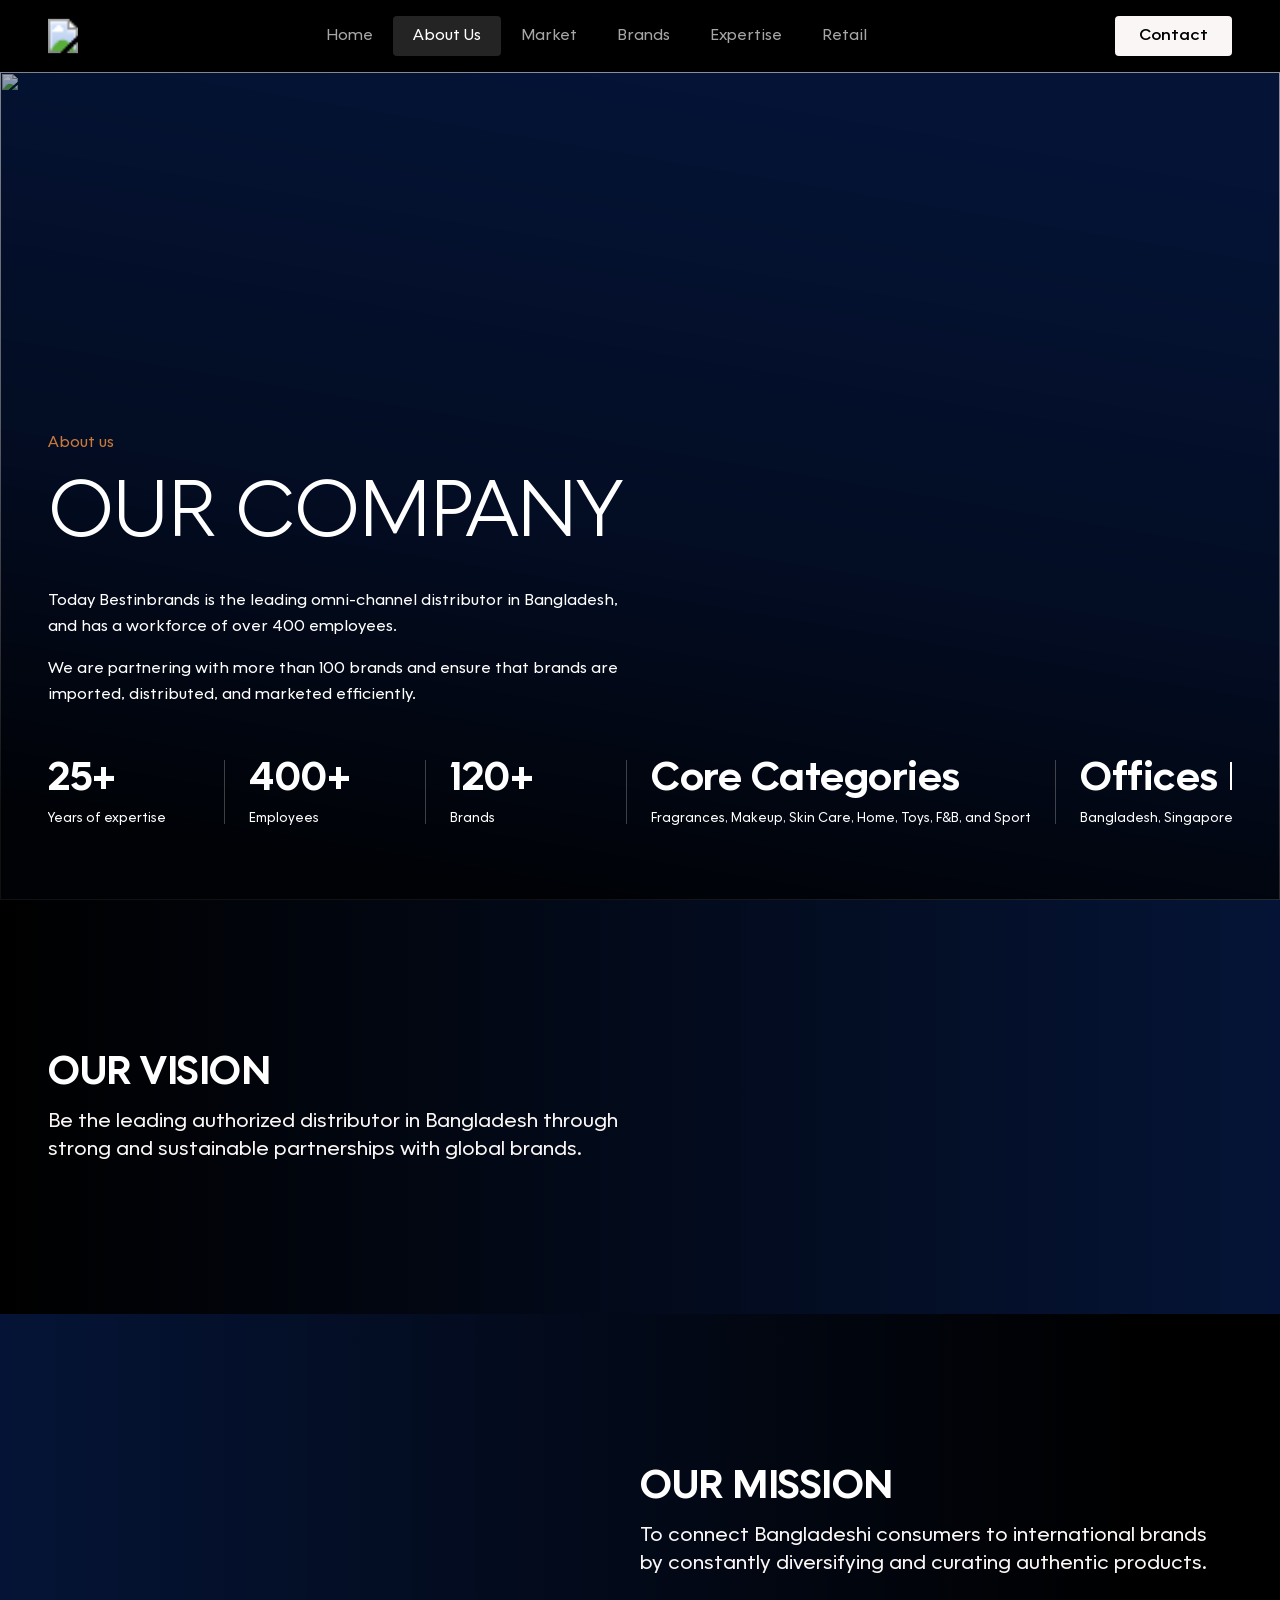
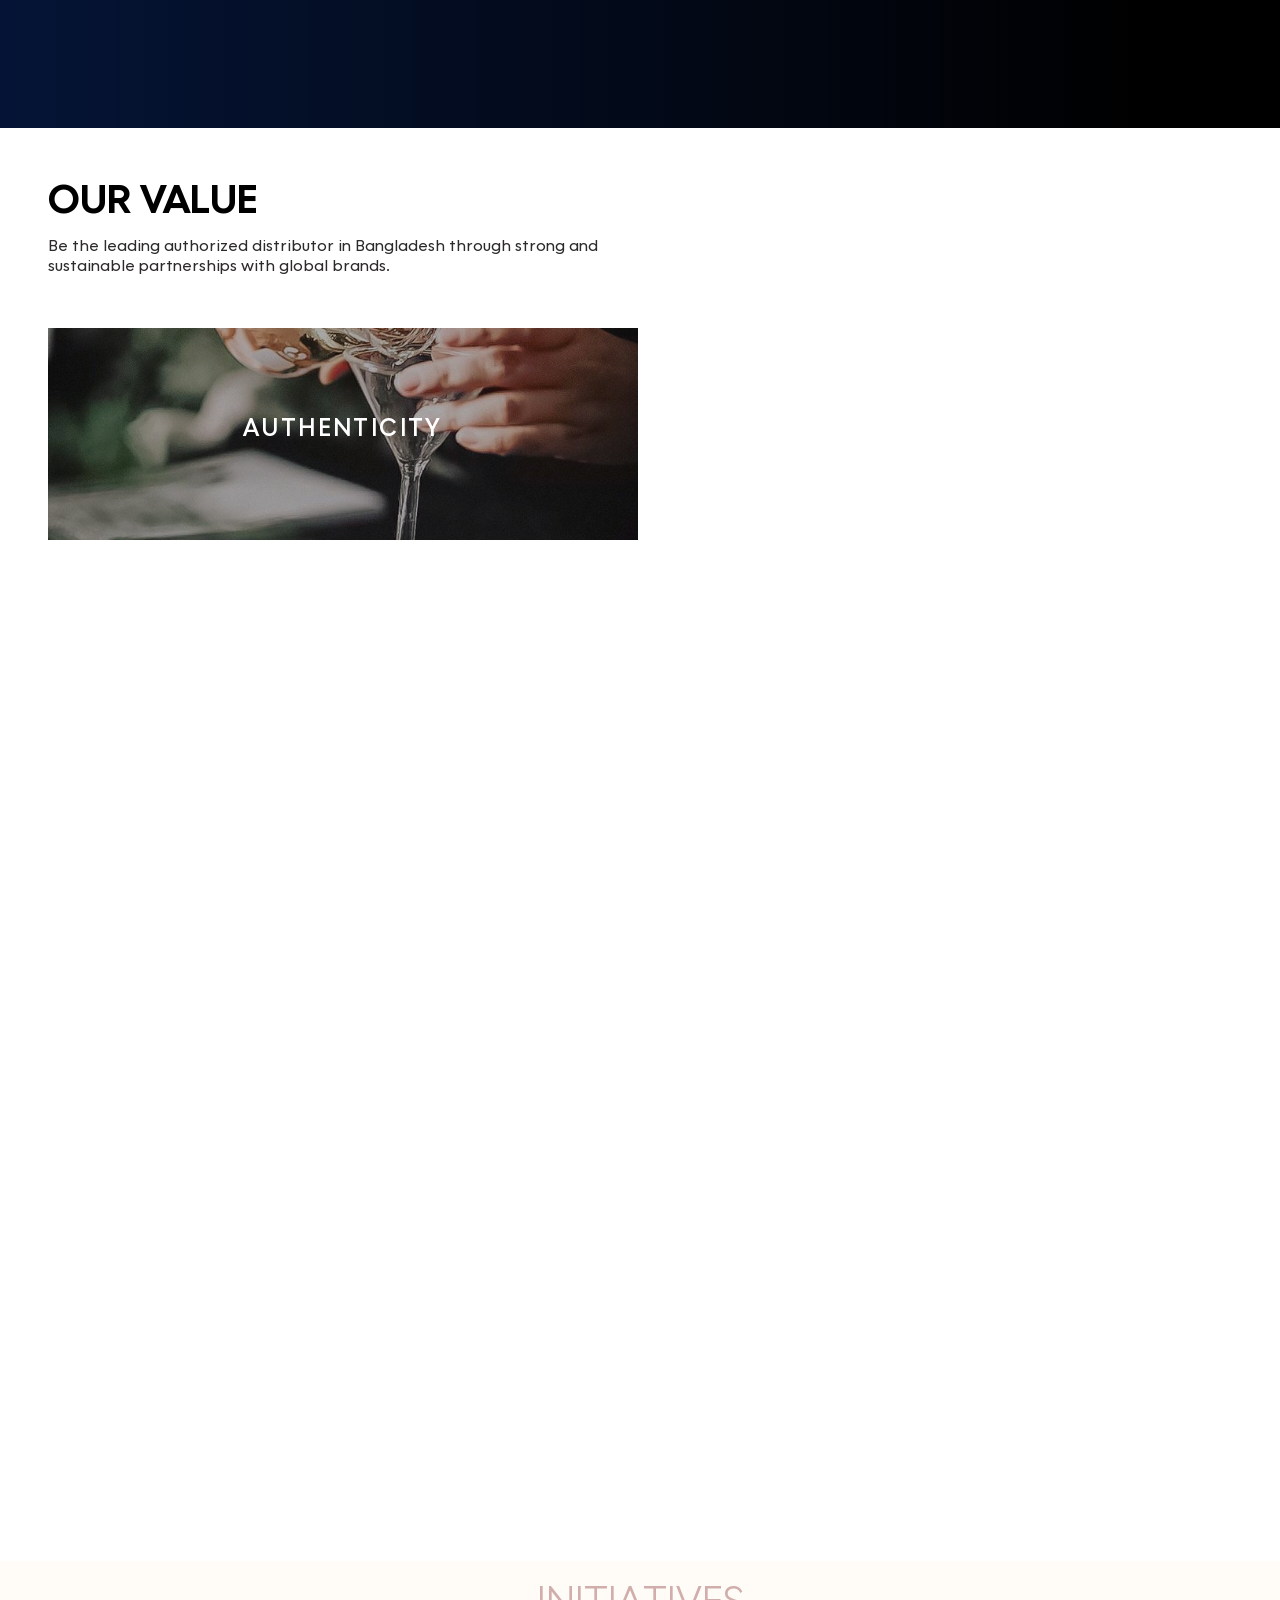
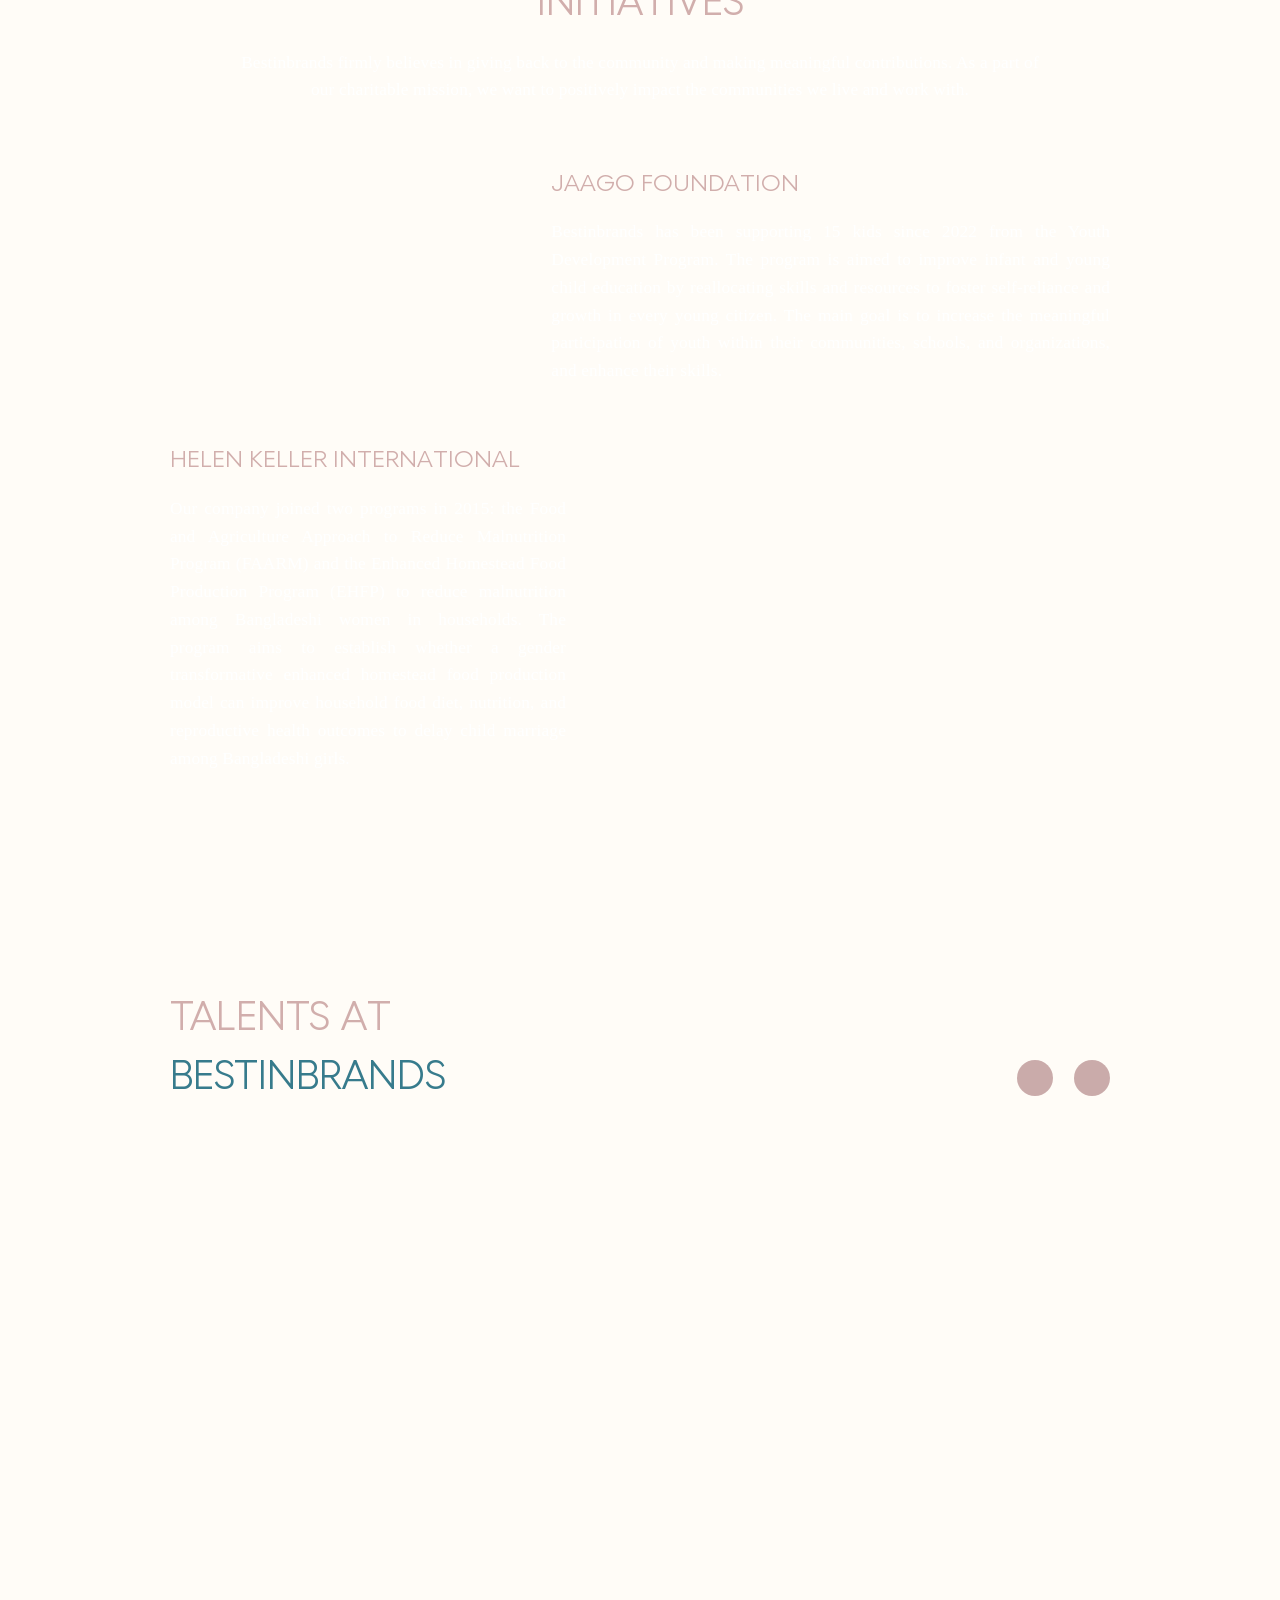
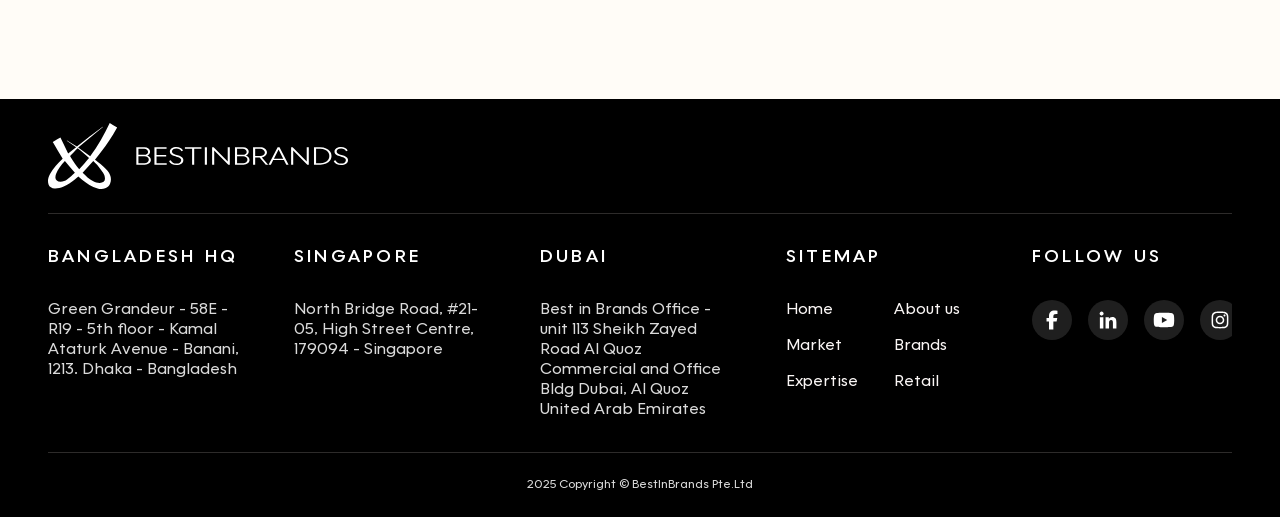
==== commit 6b9ffdb6: "Rewrite Our Company hero entrance as pure CSS keyframes Replaces fragile JS-driven inline-style anim" ====
--- a/extract/about-us/index.html
+++ b/extract/about-us/index.html
@@ -784,228 +784,55 @@
         <link rel="stylesheet" href="css/about-us-page.css">
 
         <style>
-            /* Each top-level section fills the viewport (minus fixed-nav 72px).
-               No internal scroll — sections grow with content; JS engine handles
-               whether to scroll content via translateY or advance to next section. */
-            #about-us-page>section,
-            .bib-our-company {
+            /* ── Scroll snap on viewport (no overflow-y needed on html) ──────────
+               scroll-snap-type on <html> controls the *viewport* scroll, not
+               an overflow box. Adding overflow-y: scroll creates a separate
+               scroll container and breaks snap on nested children.             */
+            html {
+                scroll-snap-type: y mandatory;
+                scroll-padding-top: 72px;
+            }
+
+            body { overflow-x: hidden; }
+
+            /* ── All top-level sections: snap at top, no inner scroll ──────────── */
+            #about-us-page > section {
                 min-height: calc(100vh - 72px);
-                scroll-margin-top: 72px;
-                overflow: visible;
+                scroll-snap-align: start;
+                overflow: hidden;
             }
 
             @supports (min-height: 100dvh) {
-                #about-us-page>section,
-                .bib-our-company {
+                #about-us-page > section {
                     min-height: calc(100dvh - 72px);
                 }
             }
 
-            #about-us-page>section>section {
-                min-height: 100%;
-                height: 100%;
-            }
-
-            /* ---------- Section-by-section: JS-driven full-page snap + slide-in ---------- */
-            html,
-            body {
-                overflow-x: hidden;
-            }
-
-            html.bib-snap-locked,
-            html.bib-snap-locked body {
-                overflow: hidden;
-                height: 100%;
-            }
-
-            #about-us-page>section {
-                /* Container level transitions removed to prevent 32px layout gaps. 
-                   Internal elements handle their own reveal animations. */
-                opacity: 1;
-                transform: none;
-            }
-
-            /* First section is ALWAYS visible on load — no animation delay */
-            #about-us-page>section:first-child {
-                opacity: 1;
-                transform: none;
-            }
-
-            #about-us-page>section.is-in {
-                opacity: 1;
-                transform: none;
-            }
-
-            @media (prefers-reduced-motion: reduce) {
-                #about-us-page>section {
-                    opacity: 1;
-                    transform: none;
-                    transition: none;
-                }
+            /* ── Short sections (fit 1 viewport): force stop here ──────────────── */
+            .bib-our-company,
+            .bib-vm {
+                height: calc(100vh - 72px);
+                max-height: calc(100vh - 72px);
+                scroll-snap-stop: always;
+            }
+
+            @supports (height: 100dvh) {
+                .bib-our-company,
+                .bib-vm {
+                    height: calc(100dvh - 72px);
+                    max-height: calc(100dvh - 72px);
+                }
+            }
+
+            /* ── Long sections (content > 1 viewport): grow freely, no snap-stop ─
+               Browser snaps only when next section's top reaches viewport top.     */
+            #about-us-page > section.bib-value,
+            #about-us-page > section.group-initiatives-area,
+            #about-us-page > section.bib-footer-wrapper {
+                height: auto;
+                max-height: none;
             }
         </style>
-        <script>
-            (function () {
-                if ('scrollRestoration' in history) history.scrollRestoration = 'manual';
-                window.scrollTo(0, 0);
-
-                const reduced = matchMedia('(prefers-reduced-motion: reduce)').matches;
-                if (document.readyState === 'loading') {
-                    document.addEventListener('DOMContentLoaded', init);
-                } else {
-                    init();
-                }
-
-                function init() {
-                    const sections = [...document.querySelectorAll('#about-us-page > section')];
-                    if (!sections.length) return;
-
-                    sections[0].classList.add('is-in');
-
-                    if ('IntersectionObserver' in window && !reduced) {
-                        const io = new IntersectionObserver((entries) => {
-                            entries.forEach(e => {
-                                if (e.isIntersecting) e.target.classList.add('is-in');
-                                else e.target.classList.remove('is-in');
-                            });
-                        }, { threshold: 0.15 });
-                        sections.forEach(s => io.observe(s));
-                    } else {
-                        sections.forEach(s => s.classList.add('is-in'));
-                    }
-
-                    if (reduced) return;
-
-                    const NAV_OFFSET = 72;
-                    const LOCK_MS = 1000;       // section transition animation length
-                    const IDLE_MS = 180;        // gap that counts as "user released wheel"
-                    const OVERFLOW_TOL = 80;    // ignore minor overflows (font/subpixel diffs across OS)
-                    const BOUNDARY_TOL = 8;     // px tolerance for at-edge detection
-
-                    let current = 0;
-                    let locked = false;
-                    let armedDir = 0;           // direction the boundary is armed for; 0 = not armed
-                    let lastWheelAt = 0;
-                    let touchStartY = null;
-
-                    const winView = () => window.innerHeight - NAV_OFFSET;
-                    function sectionTopY(i) {
-                        return sections[i].getBoundingClientRect().top + window.pageYOffset - NAV_OFFSET;
-                    }
-                    function getCurrent() {
-                        const y = window.pageYOffset + NAV_OFFSET + 1;
-                        for (let i = sections.length - 1; i >= 0; i--) {
-                            if (y >= sectionTopY(i)) return i;
-                        }
-                        return 0;
-                    }
-                    function tall(sec) { return sec.offsetHeight > winView() + OVERFLOW_TOL; }
-                    function atSectionTop(i) {
-                        return window.pageYOffset <= sectionTopY(i) + BOUNDARY_TOL;
-                    }
-                    function atSectionBottom(i) {
-                        const sec = sections[i];
-                        const maxScroll = sectionTopY(i) + sec.offsetHeight - winView();
-                        return window.pageYOffset >= maxScroll - BOUNDARY_TOL;
-                    }
-
-                    function go(delta) {
-                        if (locked) return;
-                        const idx = getCurrent();
-                        const next = Math.max(0, Math.min(sections.length - 1, idx + delta));
-                        if (next === idx) return;
-                        locked = true;
-                        armedDir = 0;
-                        current = next;
-                        sections[next].classList.add('is-in');
-                        window.scrollTo({ top: sectionTopY(next), behavior: 'smooth' });
-                        setTimeout(() => { locked = false; }, LOCK_MS);
-                    }
-
-                    /* Wheel handler — sections stack naturally; window does the scrolling.
-                       Short section (fits viewport): wheel = jump.
-                       Tall section (taller than viewport):
-                         mid-content → let window scroll natively
-                         at edge     → swallow first gesture; next gesture jumps. */
-                    function onWheel(e) {
-                        if (locked) { e.preventDefault(); return; }
-
-                        const norm = e.deltaMode === 1 ? e.deltaY * 40
-                                   : e.deltaMode === 2 ? e.deltaY * 800
-                                   : e.deltaY;
-                        if (Math.abs(norm) < 4) return;
-
-                        const idx = getCurrent();
-                        const sec = sections[idx];
-                        const dir = norm > 0 ? 1 : -1;
-                        const now = performance.now();
-                        const idle = (now - lastWheelAt) > IDLE_MS;
-                        lastWheelAt = now;
-
-                        if (!tall(sec)) {
-                            e.preventDefault();
-                            if (idle) go(dir);
-                            return;
-                        }
-
-                        const goingDown = dir > 0;
-                        const canScrollInside =
-                            (goingDown && !atSectionBottom(idx)) ||
-                            (!goingDown && !atSectionTop(idx));
-
-                        if (canScrollInside) {
-                            armedDir = 0;
-                            return;                  // let window scroll naturally inside tall section
-                        }
-
-                        e.preventDefault();
-                        if (armedDir !== dir) { armedDir = dir; return; }
-                        if (idle) { go(dir); return; }
-                    }
-                    // Dedupe so multiple listeners (window + document + sections) only run handler once per event.
-                    const _seen = new WeakSet();
-                    const _core = onWheel;
-                    const _wrapped = function (e) {
-                        if (_seen.has(e)) return;
-                        _seen.add(e);
-                        _core(e);
-                    };
-                    // Capture phase + non-passive — intercept before any native overflow scroll fires.
-                    window.addEventListener('wheel', _wrapped, { passive: false, capture: true });
-                    document.addEventListener('wheel', _wrapped, { passive: false, capture: true });
-                    sections.forEach(s => s.addEventListener('wheel', _wrapped, { passive: false, capture: true }));
-
-                    window.addEventListener('keydown', (e) => {
-                        if (['ArrowDown', 'PageDown', ' '].includes(e.key)) { e.preventDefault(); go(1); }
-                        else if (['ArrowUp', 'PageUp'].includes(e.key)) { e.preventDefault(); go(-1); }
-                        else if (e.key === 'Home') { e.preventDefault(); go(-current); }
-                        else if (e.key === 'End') { e.preventDefault(); go(sections.length - 1 - current); }
-                    });
-
-                    window.addEventListener('touchstart', (e) => {
-                        touchStartY = e.touches[0].clientY;
-                    }, { passive: true });
-                    window.addEventListener('touchend', (e) => {
-                        if (touchStartY === null) return;
-                        const dy = touchStartY - e.changedTouches[0].clientY;
-                        touchStartY = null;
-                        if (Math.abs(dy) <= 40 || locked) return;
-
-                        const idx = getCurrent();
-                        const sec = sections[idx];
-                        const dir = dy > 0 ? 1 : -1;
-                        if (!tall(sec)) { go(dir); return; }
-                        if (dir > 0 && atSectionBottom(idx)) { go(1); return; }
-                        if (dir < 0 && atSectionTop(idx)) { go(-1); return; }
-                    });
-
-                    window.addEventListener('scroll', () => {
-                        if (locked) return;
-                        current = getCurrent();
-                    }, { passive: true });
-                }
-            })();
-        </script>
         <section id="about-us-page">
             <!-- ===== Section / Our Company (Figma node 103:502, About us page) ===== -->
             <style>
@@ -1246,16 +1073,58 @@
                     }
                 }
 
-                /* ---- Hero sequence: JS sets these inline, CSS just defines transitions ---- */
-                @media (prefers-reduced-motion: no-preference) {
-                    .bib-our-company__bg {
-                        transition: opacity 900ms cubic-bezier(0.4, 0, 0.2, 1);
-                    }
-
-                    .bib-oc-rev {
-                        transition: opacity 600ms cubic-bezier(0.4, 0, 0.2, 1),
-                            transform 600ms cubic-bezier(0.4, 0, 0.2, 1);
-                    }
+                /* ---- Hero entrance (pure CSS keyframes — fires automatically on load) ---- */
+                @keyframes bibHeroBgFade {
+                    from { opacity: 0; }
+                    to   { opacity: 0.72; }
+                }
+                @keyframes bibHeroFadeUp {
+                    from { opacity: 0; transform: translateY(20px); }
+                    to   { opacity: 1; transform: translateY(0); }
+                }
+                @keyframes bibHeroSlideLeft {
+                    from { opacity: 0; transform: translateX(-28px); }
+                    to   { opacity: 1; transform: translateX(0); }
+                }
+
+                /* Override the natural opacity of the bg, then animate it back up */
+                .bib-our-company__bg {
+                    opacity: 0;
+                    animation: bibHeroBgFade 900ms cubic-bezier(0.4,0,0.2,1) 0ms both;
+                }
+                .bib-our-company__header,
+                .bib-our-company__lede {
+                    opacity: 0;
+                    transform: translateY(20px);
+                }
+                .bib-our-company__header {
+                    animation: bibHeroFadeUp 700ms cubic-bezier(0.4,0,0.2,1) 200ms both;
+                }
+                .bib-our-company__lede {
+                    animation: bibHeroFadeUp 700ms cubic-bezier(0.4,0,0.2,1) 500ms both;
+                }
+                .bib-our-company__stat,
+                .bib-our-company__divider {
+                    opacity: 0;
+                    transform: translateX(-28px);
+                }
+                .bib-our-company__stat:nth-of-type(1) { animation: bibHeroSlideLeft 500ms cubic-bezier(0.4,0,0.2,1) 1300ms both; }
+                .bib-our-company__stat:nth-of-type(2) { animation: bibHeroSlideLeft 500ms cubic-bezier(0.4,0,0.2,1) 1480ms both; }
+                .bib-our-company__stat:nth-of-type(3) { animation: bibHeroSlideLeft 500ms cubic-bezier(0.4,0,0.2,1) 1660ms both; }
+                .bib-our-company__stat:nth-of-type(4) { animation: bibHeroSlideLeft 500ms cubic-bezier(0.4,0,0.2,1) 1840ms both; }
+                .bib-our-company__stat:nth-of-type(5) { animation: bibHeroSlideLeft 500ms cubic-bezier(0.4,0,0.2,1) 2020ms both; }
+                .bib-our-company__divider:nth-of-type(1) { animation: bibHeroSlideLeft 400ms cubic-bezier(0.4,0,0.2,1) 1380ms both; }
+                .bib-our-company__divider:nth-of-type(2) { animation: bibHeroSlideLeft 400ms cubic-bezier(0.4,0,0.2,1) 1560ms both; }
+                .bib-our-company__divider:nth-of-type(3) { animation: bibHeroSlideLeft 400ms cubic-bezier(0.4,0,0.2,1) 1740ms both; }
+                .bib-our-company__divider:nth-of-type(4) { animation: bibHeroSlideLeft 400ms cubic-bezier(0.4,0,0.2,1) 1920ms both; }
+
+                /* Replay support: removing & re-adding .is-replaying restarts animations */
+                .bib-our-company.is-replaying .bib-our-company__bg,
+                .bib-our-company.is-replaying .bib-our-company__header,
+                .bib-our-company.is-replaying .bib-our-company__lede,
+                .bib-our-company.is-replaying .bib-our-company__stat,
+                .bib-our-company.is-replaying .bib-our-company__divider {
+                    animation: none;
                 }
             </style>
 
@@ -1311,73 +1180,24 @@
             </section>
             <script>
                 (function () {
-                    var reduced = window.matchMedia('(prefers-reduced-motion: reduce)').matches;
                     var section = document.querySelector('.bib-our-company');
-                    if (!section || reduced) return;
-
-                    var bg = section.querySelector('.bib-our-company__bg');
-                    var header = section.querySelector('.bib-our-company__header');
-                    var lede = section.querySelector('.bib-our-company__lede');
-                    var stats = Array.from(section.querySelectorAll('.bib-our-company__stat'));
-                    var divs = Array.from(section.querySelectorAll('.bib-our-company__divider'));
-                    var revEls = [header, lede].concat(stats).concat(divs);
-                    var timers = [];
-
-                    revEls.forEach(function (el) { el.classList.add('bib-oc-rev'); });
-
-                    function reset() {
-                        timers.forEach(clearTimeout);
-                        timers = [];
-                        bg.style.transition = 'none';
-                        revEls.forEach(function (el) { el.style.transition = 'none'; });
-                        bg.style.opacity = '0';
-                        revEls.forEach(function (el) {
-                            el.style.opacity = '0';
-                            el.style.transform = 'translateY(14px)';
+                    if (!section) return;
+
+                    // Replay on re-entry: kill animations, force reflow, restore
+                    var wasOut = false;
+                    new IntersectionObserver(function (entries) {
+                        entries.forEach(function (entry) {
+                            if (!entry.isIntersecting) {
+                                wasOut = true;
+                                section.classList.add('is-replaying');
+                            } else if (wasOut) {
+                                wasOut = false;
+                                section.classList.add('is-replaying');
+                                void section.offsetWidth;
+                                section.classList.remove('is-replaying');
+                            }
                         });
-                    }
-
-                    function show(el, delay, dur) {
-                        var t = setTimeout(function () {
-                            if (el === bg) {
-                                el.style.transition = 'opacity ' + dur + 'ms cubic-bezier(0.4,0,0.2,1)';
-                                el.style.opacity = '0.72';
-                            } else {
-                                el.style.transition = 'opacity ' + dur + 'ms cubic-bezier(0.4,0,0.2,1), transform ' + dur + 'ms cubic-bezier(0.4,0,0.2,1)';
-                                el.style.opacity = '1';
-                                el.style.transform = 'translateY(0)';
-                            }
-                        }, delay);
-                        timers.push(t);
-                    }
-
-                    function playHero() {
-                        reset();
-                        /* double rAF ensures hidden state is painted before animating */
-                        requestAnimationFrame(function () {
-                            requestAnimationFrame(function () {
-                                show(bg, 0, 900);
-                                show(header, 380, 600);
-                                show(lede, 680, 600);
-                                var t = 980;
-                                stats.forEach(function (stat, i) {
-                                    show(stat, t, 500);
-                                    if (divs[i]) show(divs[i], t + 60, 400);
-                                    t += 150;
-                                });
-                            });
-                        });
-                    }
-
-                    /* Keep observer alive — replay every time section re-enters */
-                    var wasIn = section.classList.contains('is-in');
-                    if (wasIn) playHero();
-
-                    new MutationObserver(function () {
-                        var isIn = section.classList.contains('is-in');
-                        if (isIn && !wasIn) { wasIn = true; playHero(); }
-                        if (!isIn && wasIn) { wasIn = false; reset(); }
-                    }).observe(section, { attributes: true, attributeFilter: ['class'] });
+                    }, { threshold: 0.2 }).observe(section);
                 })();
             </script>
             <!-- ===== /Section / Our Company ===== -->
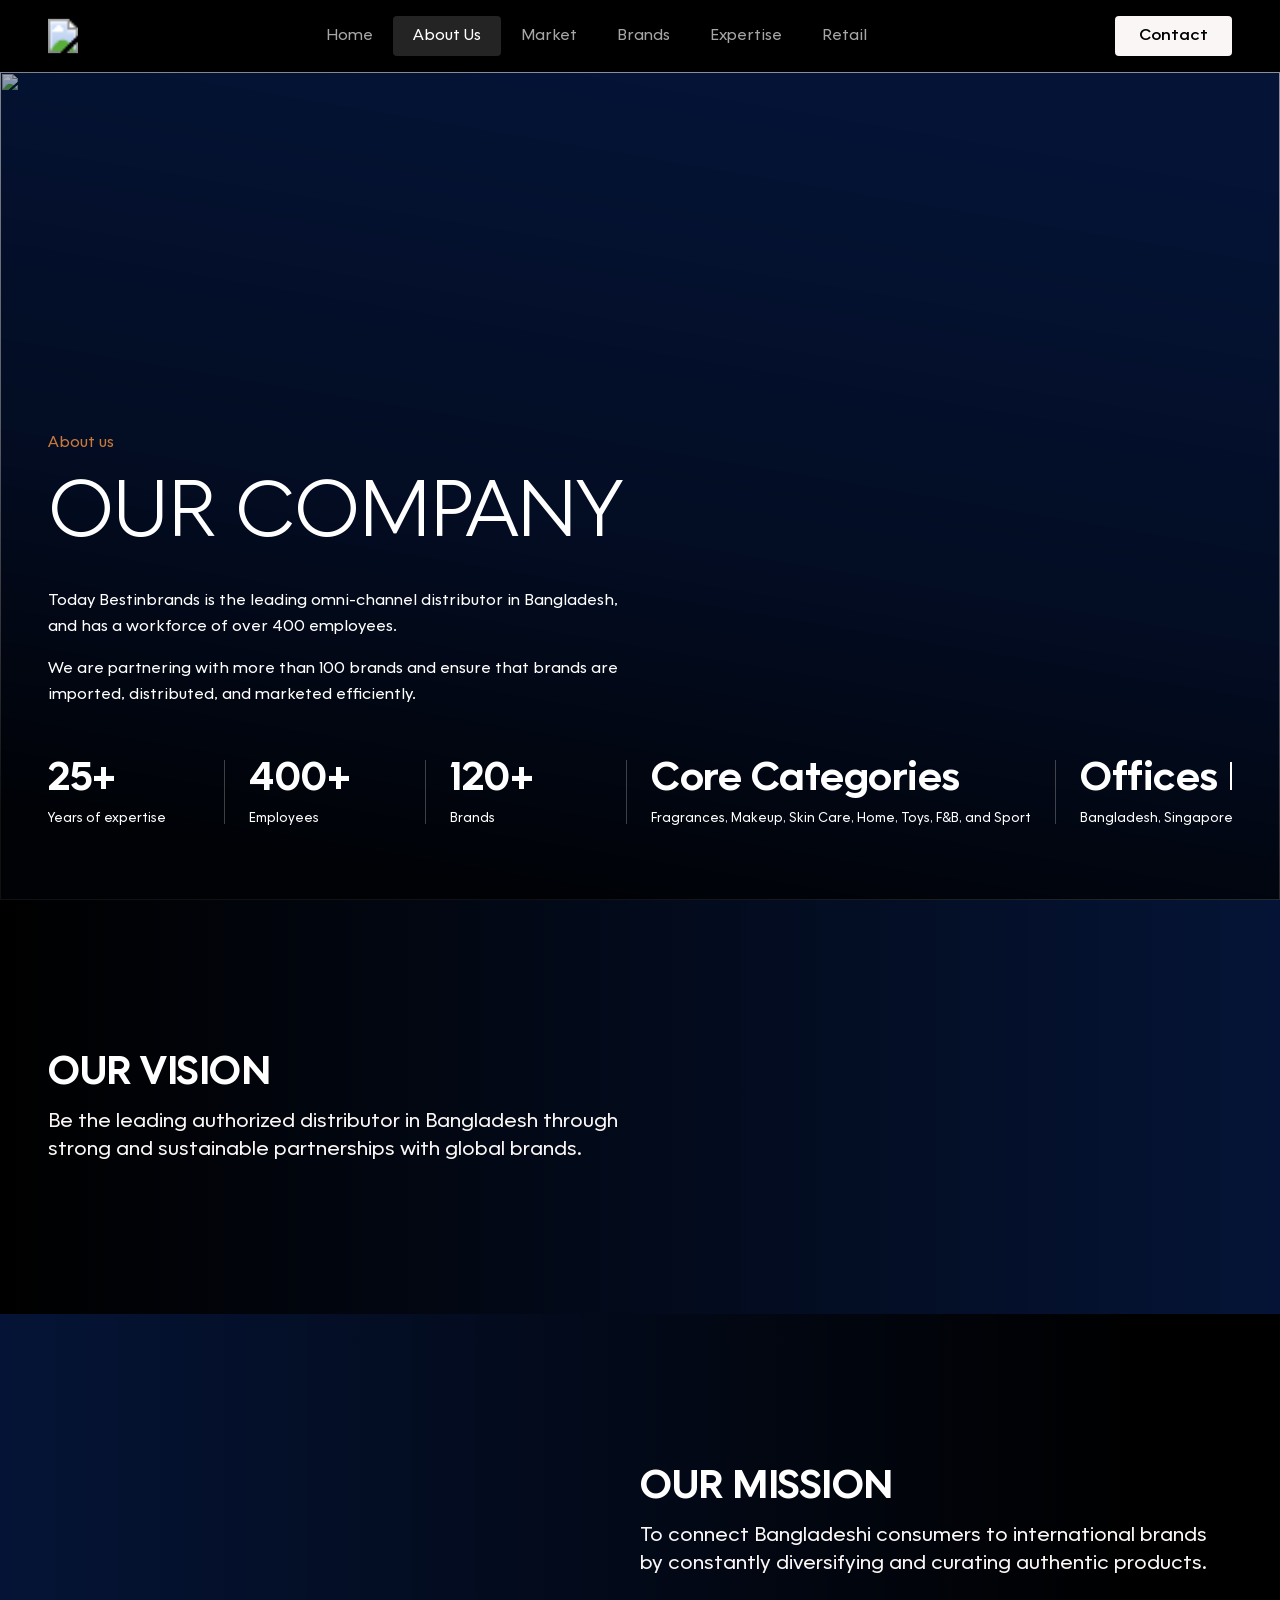
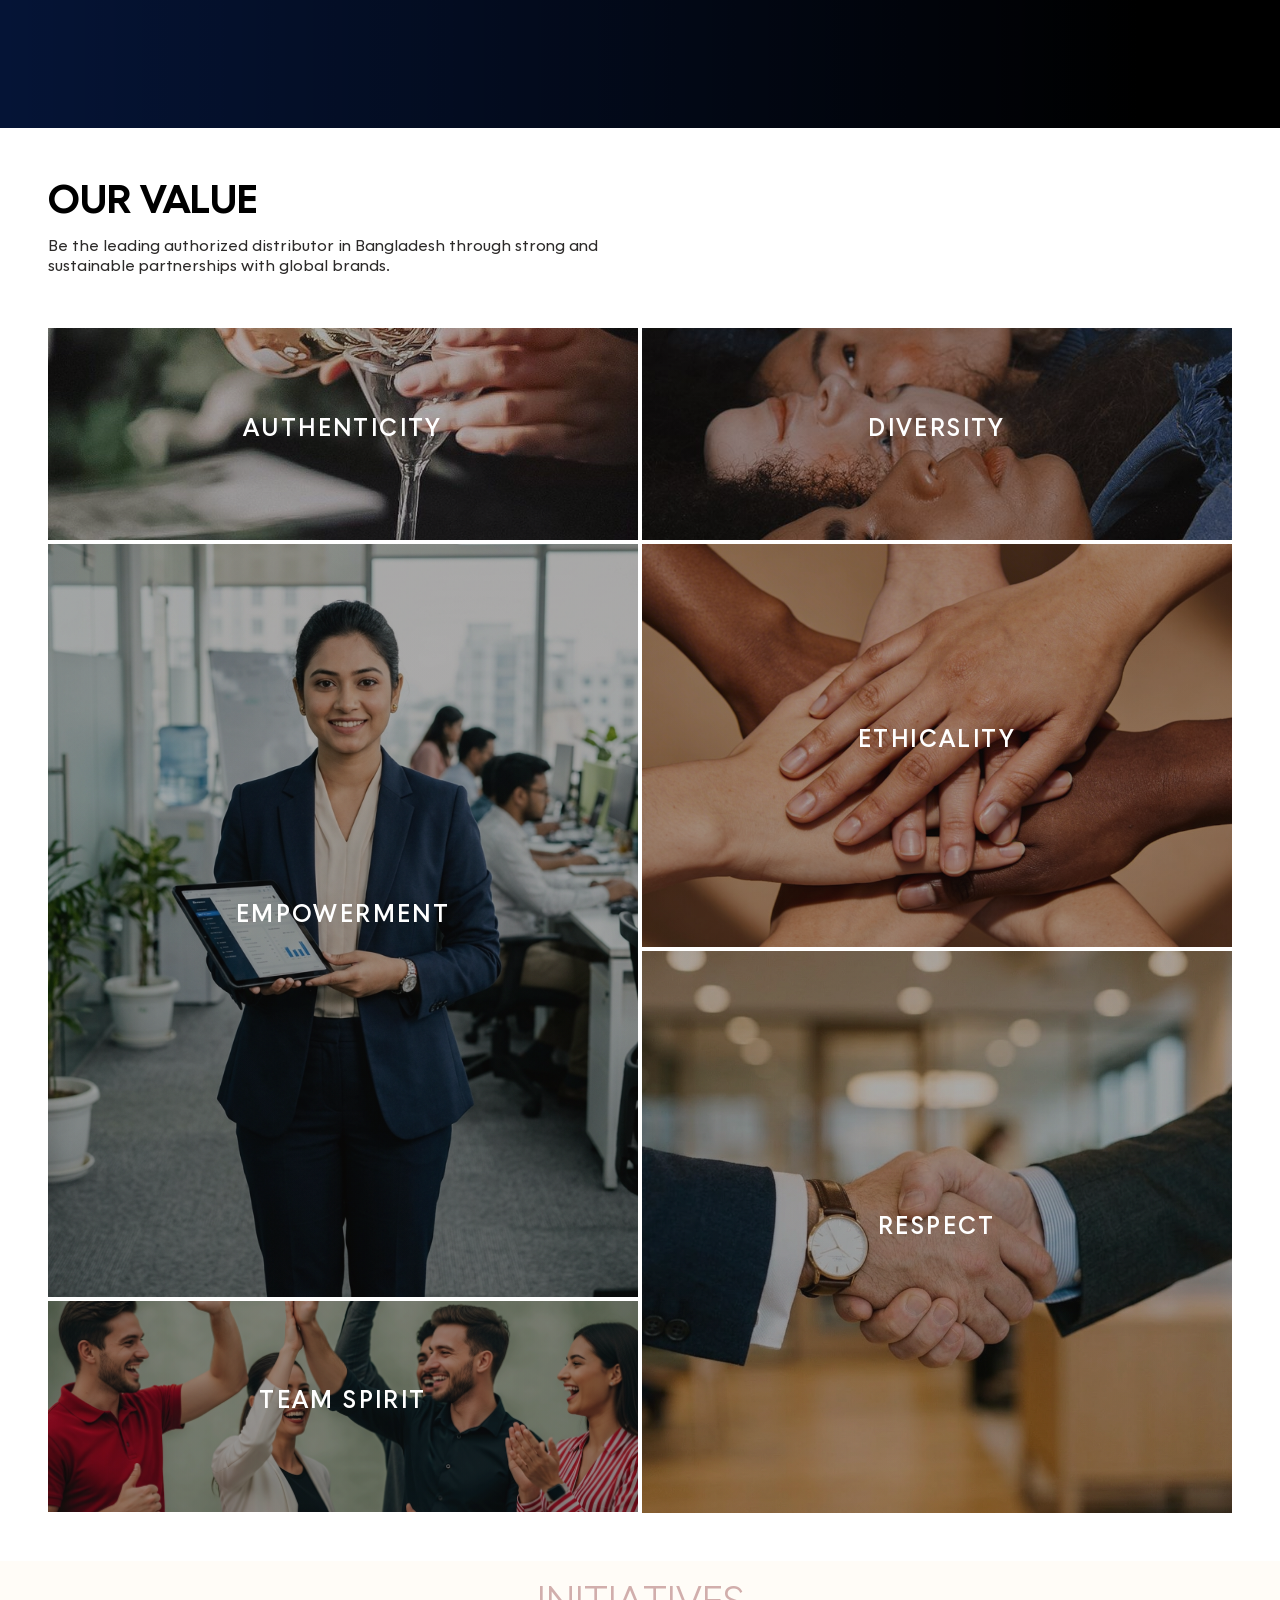
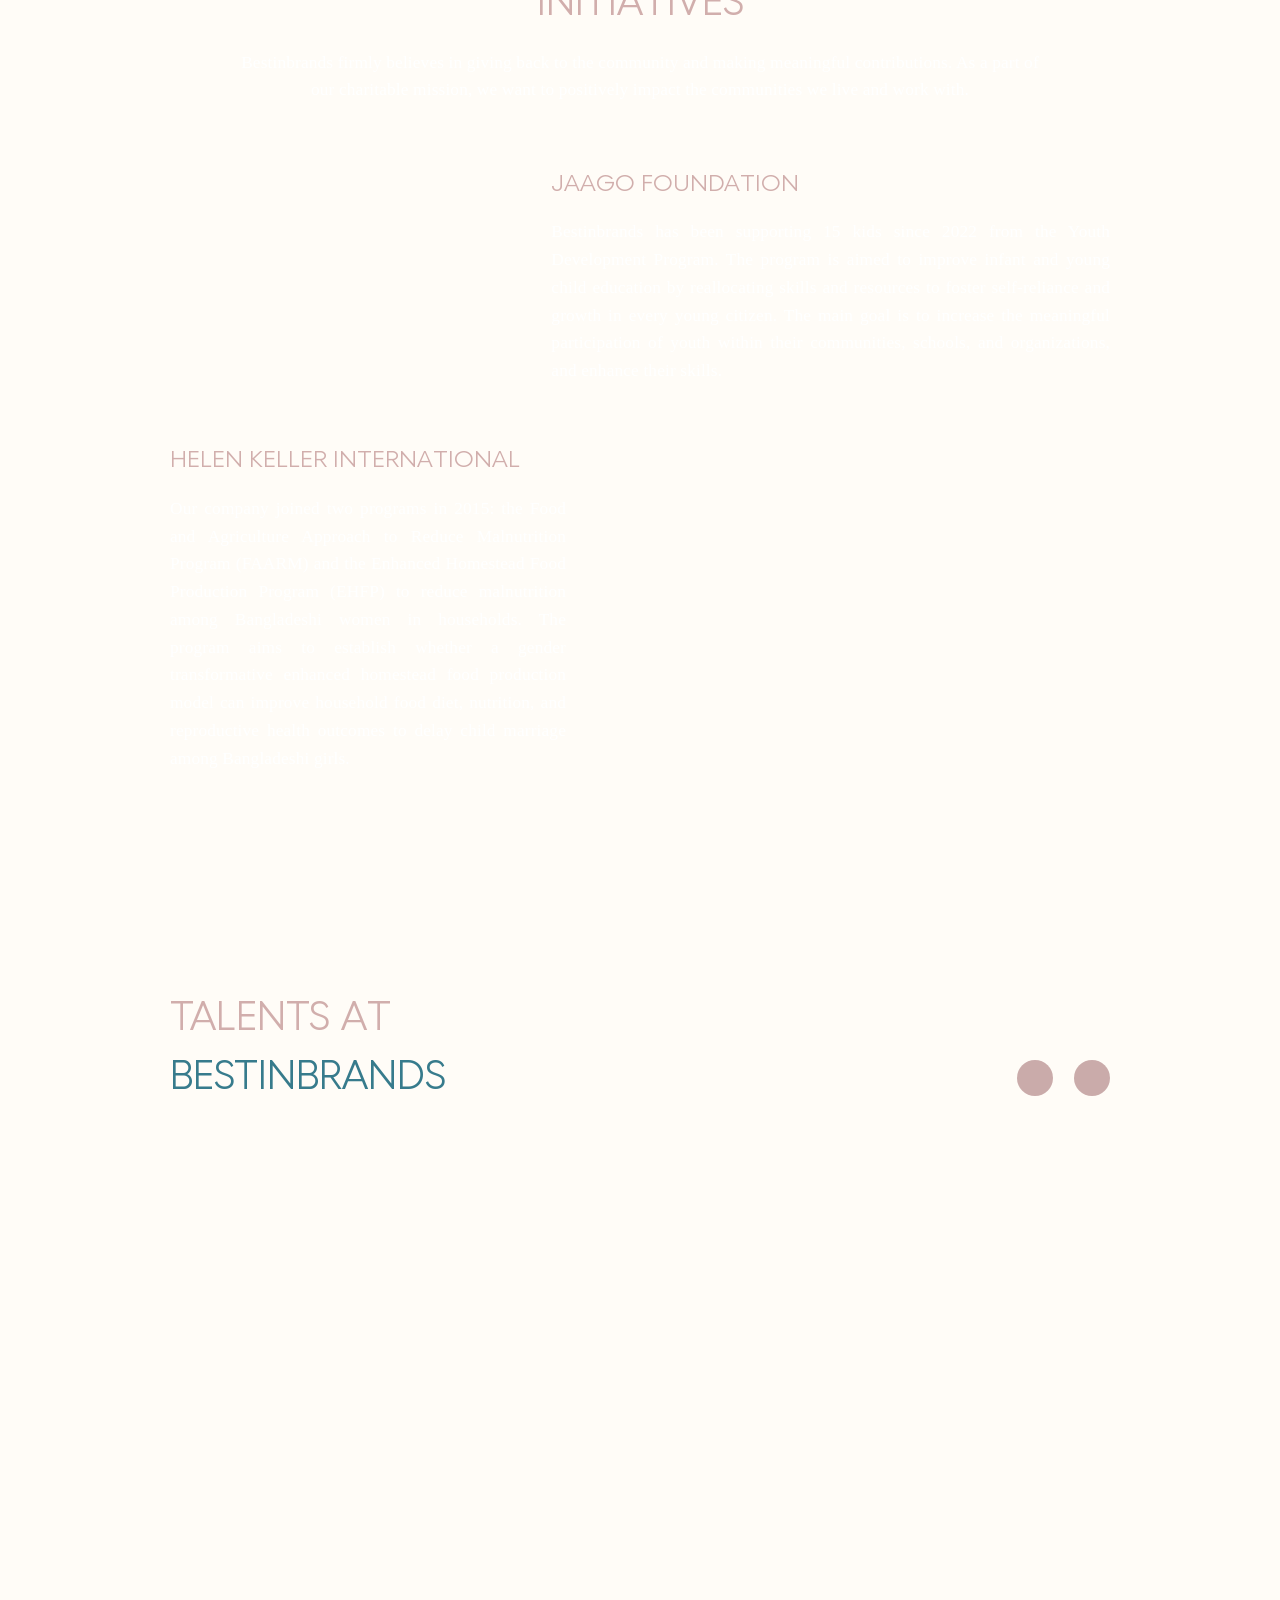
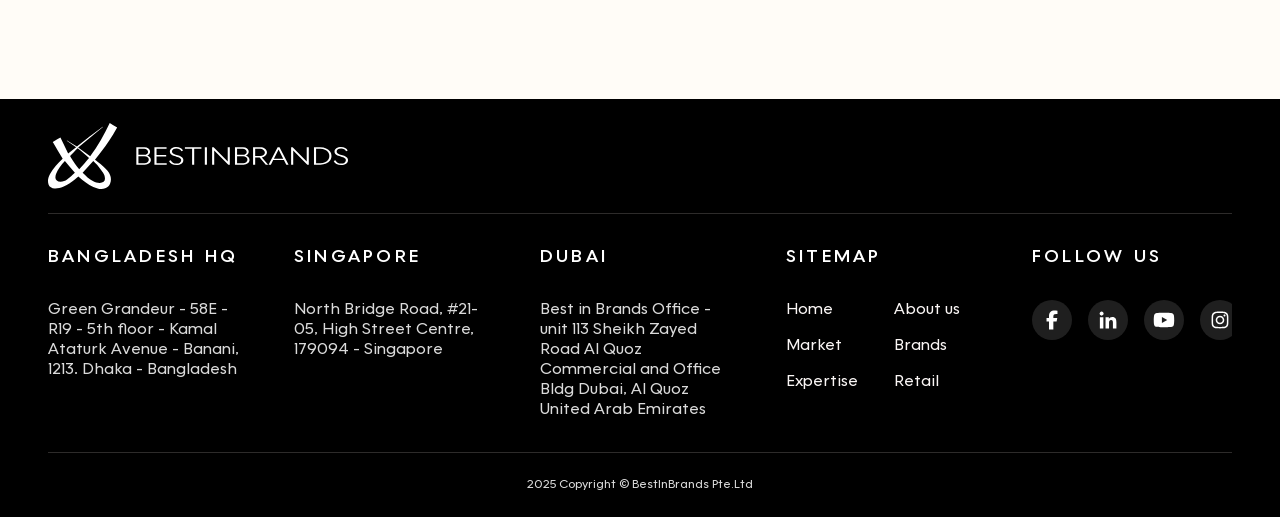
==== commit a04f047d: "Port snap engine and CSS-keyframe entrance animations to home About-us: - New section snap engine wi" ====
--- a/extract/about-us/index.html
+++ b/extract/about-us/index.html
@@ -788,49 +788,56 @@
                scroll-snap-type on <html> controls the *viewport* scroll, not
                an overflow box. Adding overflow-y: scroll creates a separate
                scroll container and breaks snap on nested children.             */
-            html {
-                scroll-snap-type: y mandatory;
-                scroll-padding-top: 72px;
-            }
-
+            html { scroll-padding-top: 72px; }
             body { overflow-x: hidden; }
 
-            /* ── All top-level sections: snap at top, no inner scroll ──────────── */
+            /* Sections fill ≥ 1 viewport so they're easy to scroll into */
             #about-us-page > section {
                 min-height: calc(100vh - 72px);
-                scroll-snap-align: start;
                 overflow: hidden;
             }
-
             @supports (min-height: 100dvh) {
                 #about-us-page > section {
                     min-height: calc(100dvh - 72px);
                 }
             }
 
-            /* ── Short sections (fit 1 viewport): force stop here ──────────────── */
-            .bib-our-company,
-            .bib-vm {
+            /* Short sections lock to exactly 1 viewport */
+            .bib-our-company, .bib-vm {
                 height: calc(100vh - 72px);
                 max-height: calc(100vh - 72px);
-                scroll-snap-stop: always;
-            }
-
+            }
             @supports (height: 100dvh) {
-                .bib-our-company,
-                .bib-vm {
+                .bib-our-company, .bib-vm {
                     height: calc(100dvh - 72px);
                     max-height: calc(100dvh - 72px);
                 }
             }
 
-            /* ── Long sections (content > 1 viewport): grow freely, no snap-stop ─
-               Browser snaps only when next section's top reaches viewport top.     */
+            /* Long sections grow with their content */
             #about-us-page > section.bib-value,
             #about-us-page > section.group-initiatives-area,
             #about-us-page > section.bib-footer-wrapper {
                 height: auto;
                 max-height: none;
+            }
+
+            /* ── Section entrance — content slides up + fades on snap-in ──
+               Applied to non-hero sections (hero has its own keyframe choreography).
+               Targets the section's primary content wrapper so the section's own
+               background/scrim stay locked in place.                              */
+            @keyframes bibSectionSlideUp {
+                from { opacity: 0; transform: translateY(60px); }
+                to   { opacity: 1; transform: translateY(0); }
+            }
+
+            #about-us-page > section.is-active.group-initiatives-area > *,
+            #about-us-page > section.is-active.bib-footer-wrapper > * {
+                animation: bibSectionSlideUp 900ms cubic-bezier(0.16, 1, 0.3, 1) both;
+            }
+            #about-us-page > section.is-replaying.group-initiatives-area > *,
+            #about-us-page > section.is-replaying.bib-footer-wrapper > * {
+                animation: none !important;
             }
         </style>
         <section id="about-us-page">
@@ -1714,59 +1721,43 @@
                     }
                 }
 
-                /* ---- Scroll-reveal entrance animations ---- */
-                .bib-value__head {
-                    opacity: 0;
-                    transform: translateY(32px);
-                    transition:
-                        opacity 700ms cubic-bezier(0.22, 0.61, 0.36, 1),
-                        transform 700ms cubic-bezier(0.22, 0.61, 0.36, 1);
-                }
-
-                .bib-value__head.is-revealed {
-                    opacity: 1;
-                    transform: none;
-                }
-
-                /* Tile entrance — default hidden state */
-                .bib-value__tile[data-reveal] {
-                    opacity: 0;
-                    transition:
-                        opacity 700ms cubic-bezier(0.22, 0.61, 0.36, 1),
-                        transform 700ms cubic-bezier(0.22, 0.61, 0.36, 1);
-                }
-
-                /* Direction-specific offsets */
-                .bib-value__tile[data-reveal="left"] {
-                    transform: translateX(-80px);
-                }
-
-                .bib-value__tile[data-reveal="right"] {
-                    transform: translateX(80px);
-                }
-
-                .bib-value__tile[data-reveal="top"] {
-                    transform: translateY(-80px);
-                }
-
-                .bib-value__tile[data-reveal="bottom"] {
-                    transform: translateY(80px);
-                }
-
-                /* Revealed state — all directions resolve to the same place */
-                .bib-value__tile[data-reveal].is-revealed {
-                    opacity: 1;
-                    transform: none;
-                }
-
-                @media (prefers-reduced-motion: reduce) {
-
-                    .bib-value__head,
-                    .bib-value__tile[data-reveal] {
-                        opacity: 1;
-                        transform: none;
-                        transition: none;
-                    }
+                /* ---- Entrance animations (CSS keyframes — fired by .is-active) ---- */
+                @keyframes bibValueFadeUp {
+                    from { opacity: 0; transform: translateY(32px); }
+                    to   { opacity: 1; transform: translateY(0); }
+                }
+                @keyframes bibValueSlideDown {
+                    from { opacity: 0; transform: translateY(-80px); }
+                    to   { opacity: 1; transform: translateY(0); }
+                }
+
+                /* Active state runs the animations */
+                .bib-value.is-active .bib-value__head {
+                    animation: bibValueFadeUp 700ms cubic-bezier(0.16, 1, 0.3, 1) 0ms both;
+                }
+                .bib-value.is-active .bib-value__bento > .bib-value__tile:nth-of-type(1) {
+                    animation: bibValueSlideDown 700ms cubic-bezier(0.16, 1, 0.3, 1) 200ms both;
+                }
+                .bib-value.is-active .bib-value__bento > .bib-value__tile:nth-of-type(2) {
+                    animation: bibValueSlideDown 700ms cubic-bezier(0.16, 1, 0.3, 1) 300ms both;
+                }
+                .bib-value.is-active .bib-value__tile--emp {
+                    animation: bibValueSlideDown 700ms cubic-bezier(0.16, 1, 0.3, 1) 450ms both;
+                }
+                .bib-value.is-active .bib-value__tile--eth {
+                    animation: bibValueSlideDown 700ms cubic-bezier(0.16, 1, 0.3, 1) 550ms both;
+                }
+                .bib-value.is-active .bib-value__tile--team {
+                    animation: bibValueSlideDown 700ms cubic-bezier(0.16, 1, 0.3, 1) 700ms both;
+                }
+                .bib-value.is-active .bib-value__tile--resp {
+                    animation: bibValueSlideDown 700ms cubic-bezier(0.16, 1, 0.3, 1) 800ms both;
+                }
+
+                /* Replay support: kill animations during .is-replaying so they restart */
+                .bib-value.is-replaying .bib-value__head,
+                .bib-value.is-replaying .bib-value__tile {
+                    animation: none !important;
                 }
             </style>
 
@@ -1782,7 +1773,7 @@
 
                     <div class="bib-value__bento">
                         <!-- Row 1 -->
-                        <div class="bib-value__tile" data-reveal="left" data-reveal-delay="100">
+                        <div class="bib-value__tile" data-reveal="top" data-reveal-delay="100">
                             <img class="bib-value__tile-img" src="img/value-authenticity.png" alt="" aria-hidden="true">
                             <div class="bib-value__tile-content">
                                 <p class="bib-value__tile-label">AUTHENTICITY</p>
@@ -1790,7 +1781,7 @@
                                     and our relationship with stakeholders and customers.</p>
                             </div>
                         </div>
-                        <div class="bib-value__tile" data-reveal="right" data-reveal-delay="250">
+                        <div class="bib-value__tile" data-reveal="top" data-reveal-delay="200">
                             <img class="bib-value__tile-img" src="img/value-diversity.png" alt="" aria-hidden="true">
                             <div class="bib-value__tile-content">
                                 <p class="bib-value__tile-label">DIVERSITY</p>
@@ -1801,8 +1792,8 @@
 
                         <!-- Row 2: left column -->
                         <div class="bib-value__col">
-                            <div class="bib-value__tile bib-value__tile--emp" data-reveal="bottom"
-                                data-reveal-delay="400">
+                            <div class="bib-value__tile bib-value__tile--emp" data-reveal="top"
+                                data-reveal-delay="350">
                                 <img class="bib-value__tile-img" src="img/value-empowerment.png" alt=""
                                     aria-hidden="true">
                                 <div class="bib-value__tile-content">
@@ -1811,8 +1802,8 @@
                                         continuously supporting their professional and personal growth.</p>
                                 </div>
                             </div>
-                            <div class="bib-value__tile bib-value__tile--team" data-reveal="left"
-                                data-reveal-delay="800">
+                            <div class="bib-value__tile bib-value__tile--team" data-reveal="top"
+                                data-reveal-delay="600">
                                 <img class="bib-value__tile-img" src="img/value-team-spirit.png" alt=""
                                     aria-hidden="true">
                                 <div class="bib-value__tile-content">
@@ -1824,8 +1815,8 @@
                         </div>
                         <!-- Row 2: right column -->
                         <div class="bib-value__col">
-                            <div class="bib-value__tile bib-value__tile--eth" data-reveal="right"
-                                data-reveal-delay="550">
+                            <div class="bib-value__tile bib-value__tile--eth" data-reveal="top"
+                                data-reveal-delay="450">
                                 <img class="bib-value__tile-img" src="img/value-ethicality.png" alt=""
                                     aria-hidden="true">
                                 <div class="bib-value__tile-content">
@@ -1847,41 +1838,7 @@
                     </div>
                 </div>
             </section>
-            <!-- Our Value scroll-reveal observer -->
-            <script>
-                (function () {
-                    if (matchMedia('(prefers-reduced-motion: reduce)').matches) return;
-
-                    // Reveal the header when section enters viewport
-                    const valueSection = document.querySelector('.bib-value');
-                    if (!valueSection) return;
-
-                    const header = valueSection.querySelector('.bib-value__head');
-                    const tiles = valueSection.querySelectorAll('.bib-value__tile[data-reveal]');
-                    let timeouts = [];
-
-                    const io = new IntersectionObserver((entries) => {
-                        entries.forEach(entry => {
-                            if (entry.isIntersecting) {
-                                // Header fades in first
-                                if (header) header.classList.add('is-revealed');
-                                // Tiles animate with staggered delays
-                                tiles.forEach(tile => {
-                                    const delay = parseInt(tile.dataset.revealDelay || '0', 10);
-                                    timeouts.push(setTimeout(() => tile.classList.add('is-revealed'), delay));
-                                });
-                            } else {
-                                if (header) header.classList.remove('is-revealed');
-                                timeouts.forEach(clearTimeout);
-                                timeouts = [];
-                                tiles.forEach(tile => tile.classList.remove('is-revealed'));
-                            }
-                        });
-                    }, { threshold: 0.15 });
-
-                    io.observe(valueSection);
-                })();
-            </script>
+            <!-- Our Value entrance is now CSS-only, triggered by .is-active -->
             <!-- ===== /Section / Our Value ===== -->
             <!---------- Initiatives Section --------->
             <!-- ------------------------------------------------------------------- -->
@@ -2276,6 +2233,162 @@
         data-wpmeteor-src='https://bestinbrands.com/wp-content/themes/bib-website/assets/js/website/about-us-page/about-us-page.js?ver=1.0.0'
         id='bib-website-about-us-js-js'></script>
 
+    <!-- ===== Section snap engine: short = always snap; long = free scroll, snap when its bottom hits viewport bottom ===== -->
+    <script>
+    (function () {
+        var page = document.getElementById('about-us-page');
+        if (!page) return;
+
+        var NAV = 72;                   // fixed nav height (offset for snap targets)
+        var DURATION = 900;             // slide animation length (ms)
+        var EDGE_TOL  = 24;             // px tolerance for "near boundary"
+        var WHEEL_TH  = 6;              // ignore tiny trackpad noise
+
+        // Ease-out expo — fast start, long gentle settle (matches CLAUDE.md spec)
+        function easeOutExpo(t) {
+            return t === 1 ? 1 : 1 - Math.pow(2, -10 * t);
+        }
+
+        var rafId = null;
+        function animateScroll(target, onDone) {
+            if (rafId) cancelAnimationFrame(rafId);
+            var start = window.pageYOffset;
+            var dist  = target - start;
+            var t0 = performance.now();
+            (function tick(now) {
+                var p = Math.min(1, (now - t0) / DURATION);
+                var e = easeOutExpo(p);
+                window.scrollTo(0, start + dist * e);
+                if (p < 1) rafId = requestAnimationFrame(tick);
+                else { rafId = null; locked = false; pendingDir = 0; if (onDone) onDone(); }
+            })(t0);
+        }
+
+        var sections = Array.prototype.slice.call(page.querySelectorAll(':scope > section'));
+        var locked = false;
+        var lastDir = 0;
+        var pendingDir = 0;             // direction queued at boundary, awaiting commit
+
+        function vh() { return window.innerHeight; }
+
+        // Find which section currently owns the viewport center
+        function activeIdx() {
+            var probeY = NAV + 1;
+            for (var i = 0; i < sections.length; i++) {
+                var r = sections[i].getBoundingClientRect();
+                if (r.top <= probeY && r.bottom > probeY) return i;
+            }
+            return -1;
+        }
+
+        function setActive(i) {
+            sections.forEach(function (s, k) {
+                if (k === i) {
+                    // Replay-trick: kill animation, reflow, restore
+                    s.classList.add('is-replaying');
+                    void s.offsetWidth;
+                    s.classList.remove('is-replaying');
+                    s.classList.add('is-active');
+                } else {
+                    s.classList.remove('is-active');
+                }
+            });
+        }
+
+        function snapTo(i, fromDir) {
+            if (i < 0 || i >= sections.length) return false;
+            var sec = sections[i];
+            var rect = sec.getBoundingClientRect();
+            var top;
+            if (fromDir === -1 && isLong(sec)) {
+                // Scrolling UP into a tall section: show its bottom first
+                top = rect.bottom + window.pageYOffset - vh();
+            } else {
+                // Default: pin the section's top under the nav
+                top = rect.top + window.pageYOffset - NAV;
+            }
+            locked = true;
+            sections.forEach(function (s, k) { if (k !== i) s.classList.remove('is-active'); });
+            animateScroll(top, function () { setActive(i); });
+            return true;
+        }
+
+        // First section starts active
+        setActive(0);
+
+        function isLong(sec) {
+            return sec.getBoundingClientRect().height > vh() - NAV + 8;
+        }
+
+        function atTop(sec) {
+            return Math.abs(sec.getBoundingClientRect().top - NAV) <= EDGE_TOL;
+        }
+        function atBottom(sec) {
+            return Math.abs(sec.getBoundingClientRect().bottom - vh()) <= EDGE_TOL;
+        }
+
+        window.addEventListener('wheel', function (e) {
+            if (locked) { e.preventDefault(); return; }
+
+            // Normalize delta — Windows mice fire deltaMode 1 (lines)
+            var dy = e.deltaMode === 1 ? e.deltaY * 40 : e.deltaY;
+            if (Math.abs(dy) < WHEEL_TH) return;
+            var dir = dy > 0 ? 1 : -1;
+
+            var i = activeIdx();
+            if (i < 0) return;
+            var cur = sections[i];
+
+            if (isLong(cur)) {
+                var rect = cur.getBoundingClientRect();
+                if (dir > 0) {
+                    var pxBelow = rect.bottom - vh();
+                    if (pxBelow <= Math.max(EDGE_TOL, dy)) {
+                        e.preventDefault();
+                        snapTo(i + 1, 1);
+                        return;
+                    }
+                    return;
+                }
+                if (dir < 0) {
+                    var pxAbove = NAV - rect.top;
+                    if (pxAbove <= Math.max(EDGE_TOL, -dy)) {
+                        e.preventDefault();
+                        snapTo(i - 1, -1);
+                        return;
+                    }
+                    return;
+                }
+            }
+
+            // Short: always snap to neighbor on first wheel tick
+            e.preventDefault();
+            snapTo(i + dir, dir);
+        }, { passive: false });
+
+        // Keyboard: arrows / pgup / pgdown / space jump full sections
+        window.addEventListener('keydown', function (e) {
+            if (locked) return;
+            var dir = 0;
+            if (e.key === 'ArrowDown' || e.key === 'PageDown' || e.key === ' ') dir = 1;
+            else if (e.key === 'ArrowUp' || e.key === 'PageUp') dir = -1;
+            else return;
+            var i = activeIdx();
+            if (i < 0) return;
+            var cur = sections[i];
+            if (isLong(cur)) {
+                if (dir > 0 && !atBottom(cur)) return;
+                if (dir < 0 && !atTop(cur)) return;
+            }
+            e.preventDefault();
+            snapTo(i + dir, dir);
+        });
+
+        // Reset state on resize
+        window.addEventListener('resize', function () { pendingDir = 0; });
+    })();
+    </script>
+
 </body>
 
 </html>
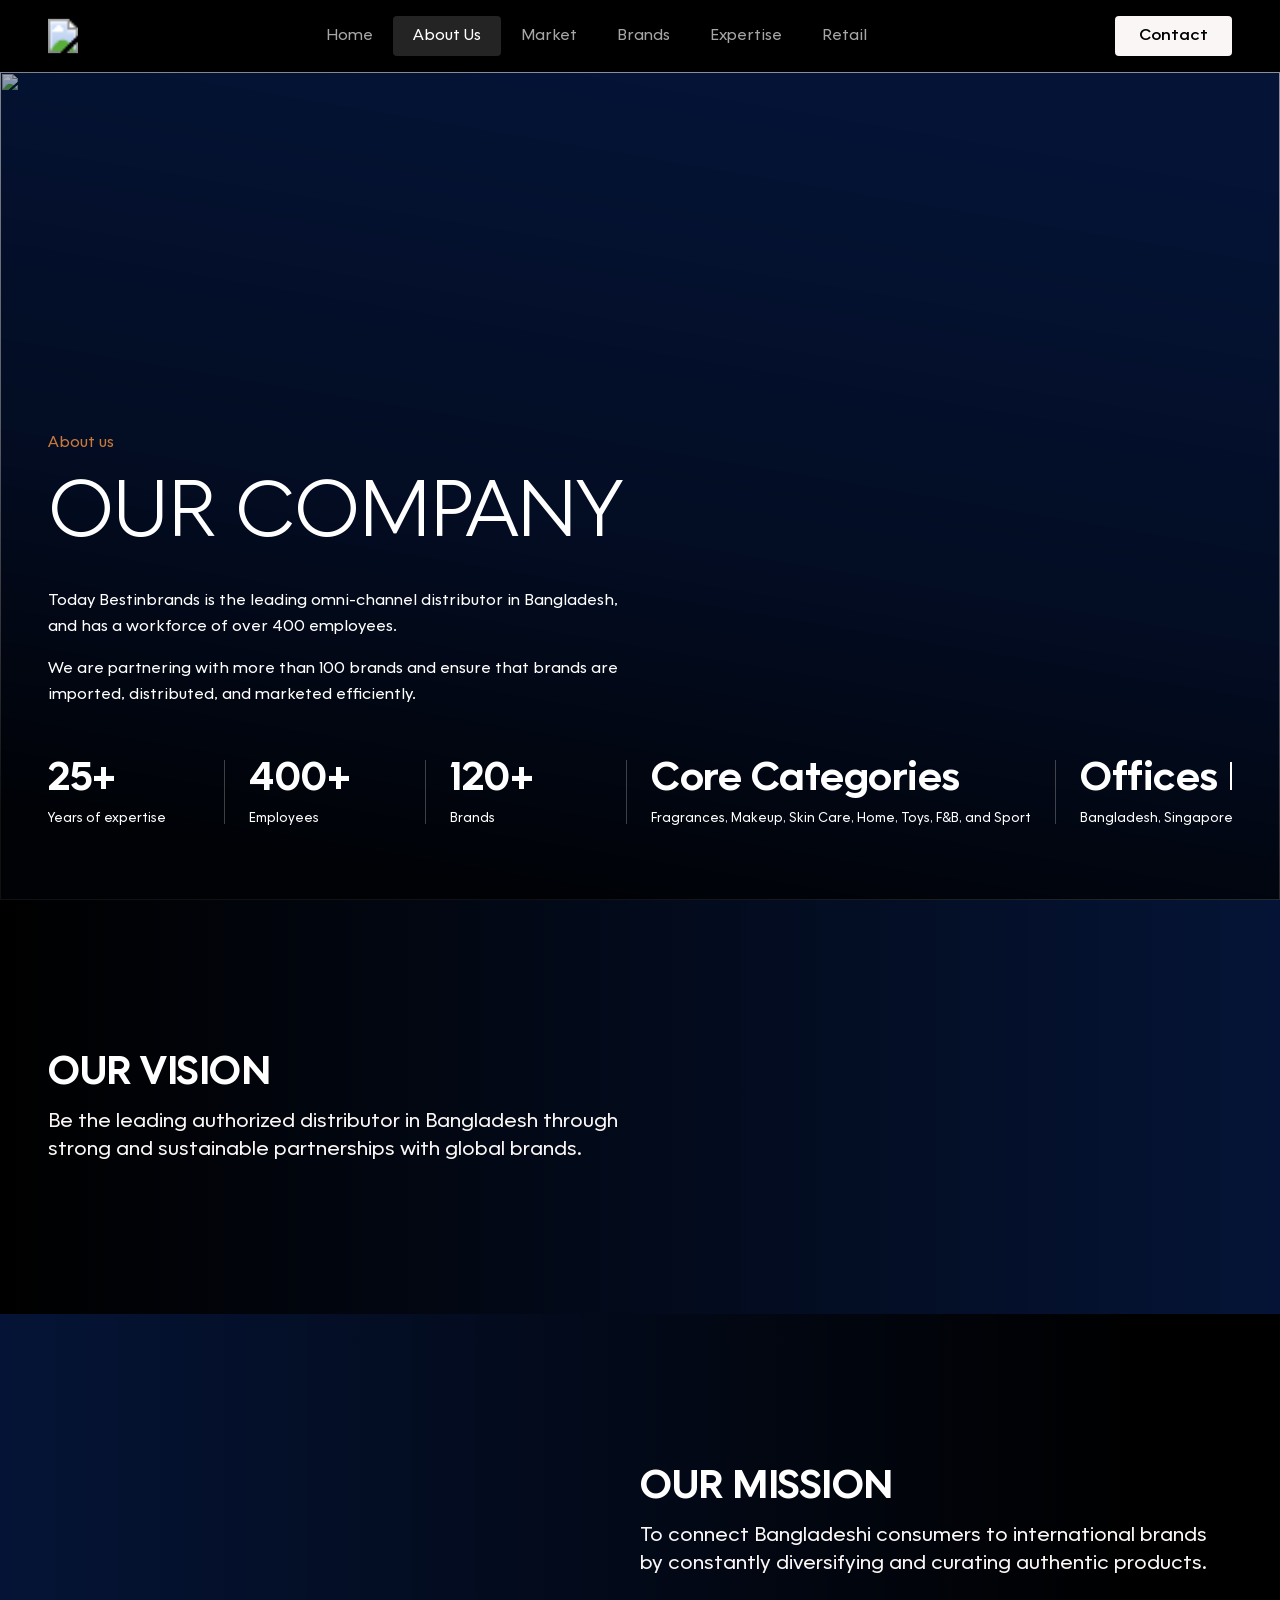
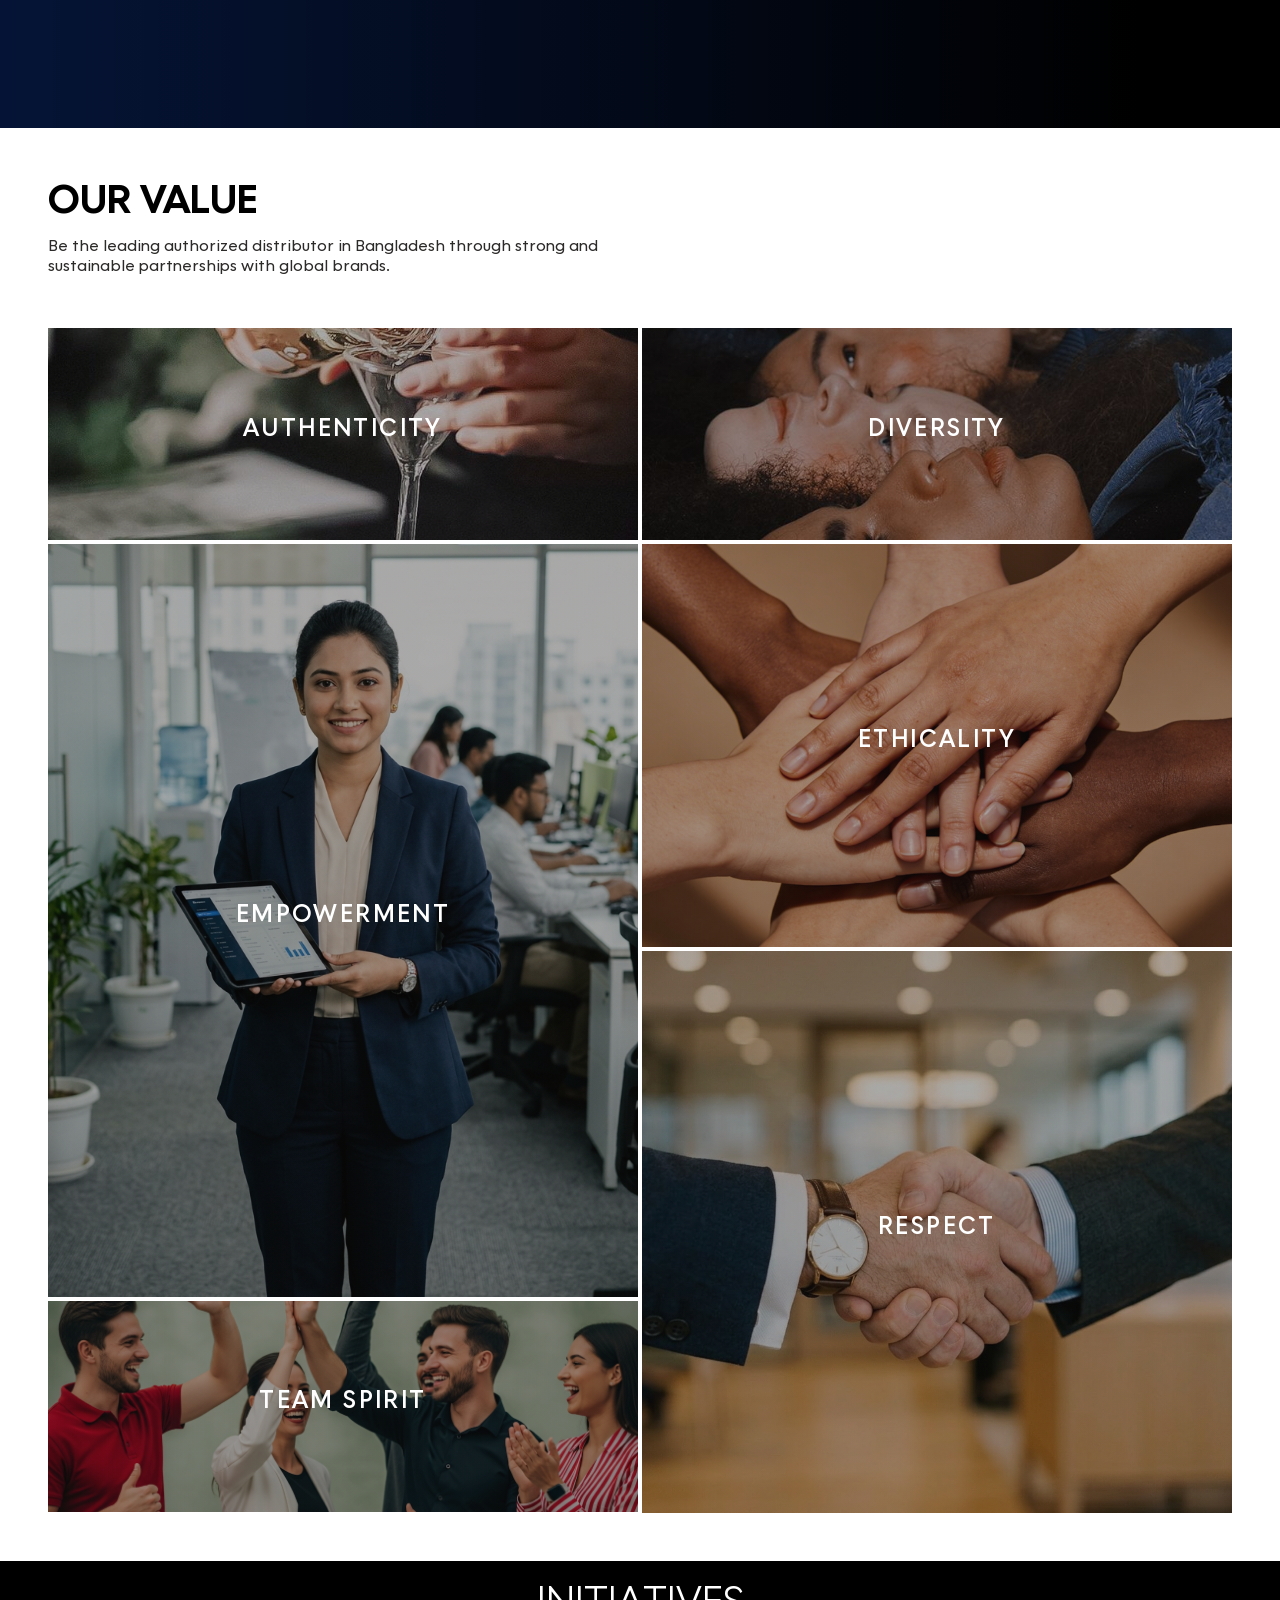
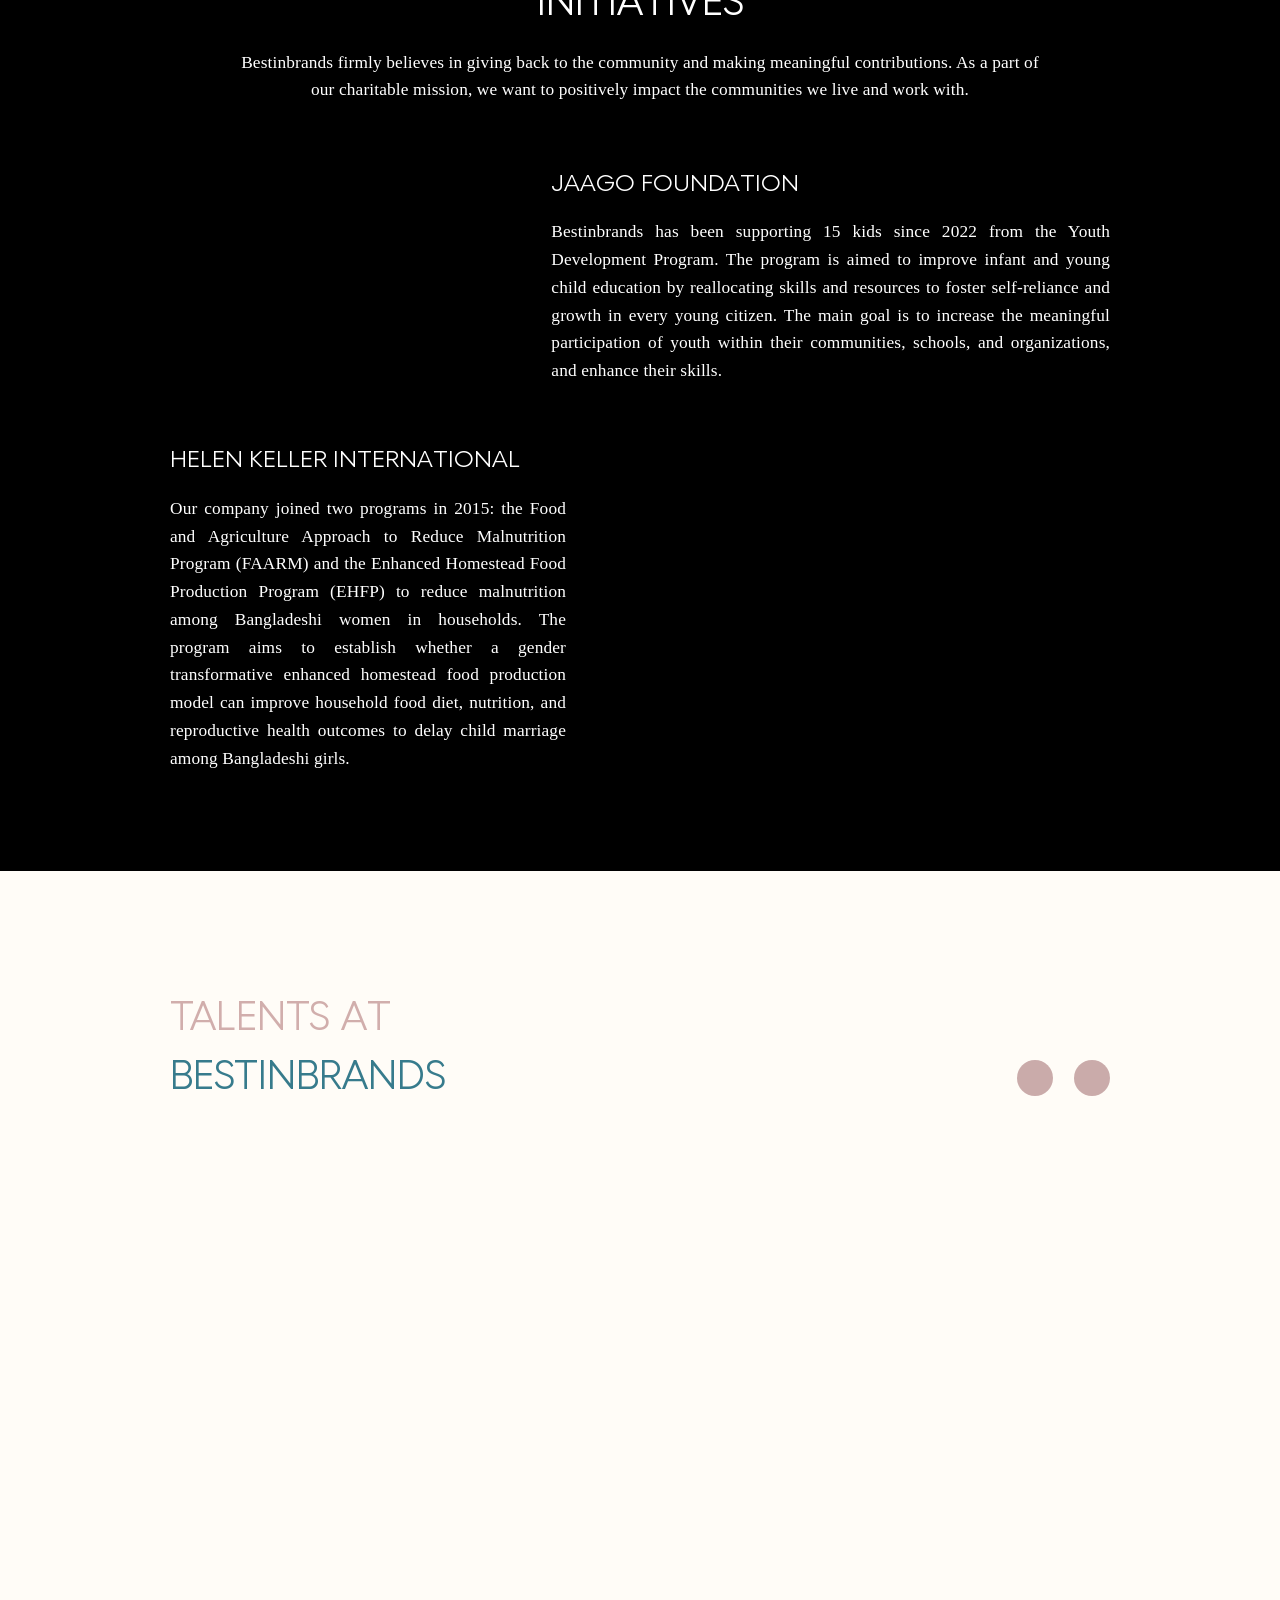
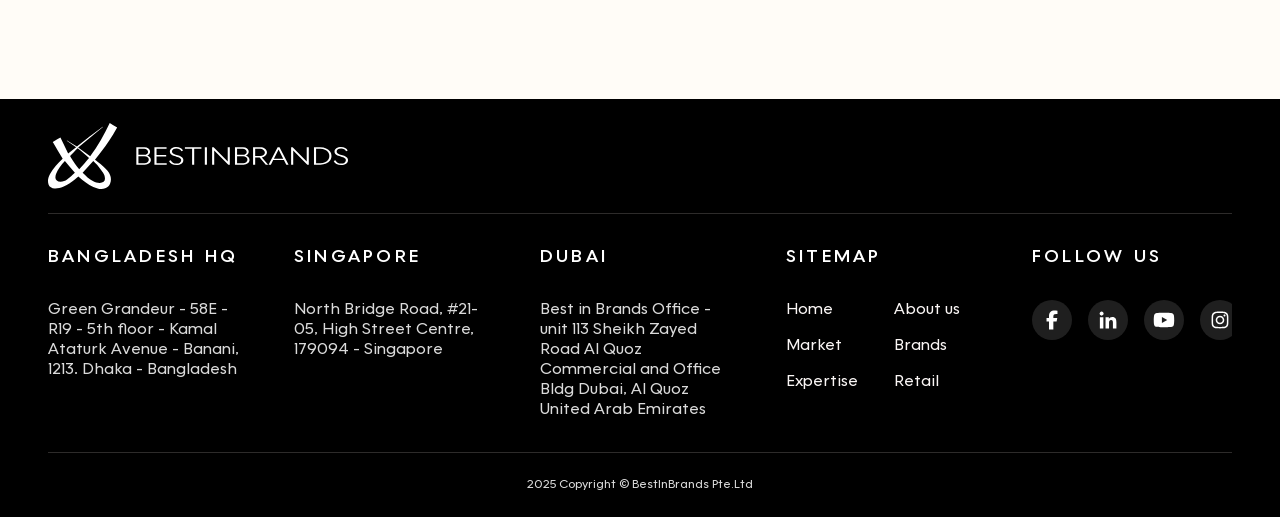
==== commit 470fd3ac: "Revamp About Us section on homepage and initiatives styling - Homepage About Us: replace old WP sect" ====
--- a/extract/about-us/index.html
+++ b/extract/about-us/index.html
@@ -1843,7 +1843,7 @@
             <!---------- Initiatives Section --------->
             <!-- ------------------------------------------------------------------- -->
             <section class="group-initiatives-area"
-                style="background-image: url(https://bestinbrands.com/wp-content/themes/bib-website/assets/images/about-us-background-initiatives.png);">
+                style="background-image: none; background-color: #000;">
                 <section class="initiatives-area">
                     <div class="group-title-area">
                         <div class="box-title-area">
--- a/extract/about-us/css/about-us-page.css
+++ b/extract/about-us/css/about-us-page.css
@@ -853,7 +853,7 @@
     font-family: "Cina GEO";
     font-weight: 300;
     font-size: 60rem;
-    color: #d1aeac
+    color: #fff
 }
 
 @media only screen and (max-width: 1024px)and (min-width: 601px) {
@@ -963,7 +963,7 @@
     font-family: "Cina GEO";
     font-weight: 300;
     font-size: 36rem;
-    color: #d1aeac
+    color: #fff
 }
 
 @media only screen and (max-width: 1024px)and (min-width: 601px) {
@@ -1067,7 +1067,7 @@
     font-family: "Cina GEO";
     font-weight: 300;
     font-size: 36rem;
-    color: #d1aeac
+    color: #fff
 }
 
 @media only screen and (max-width: 1024px)and (min-width: 601px) {
